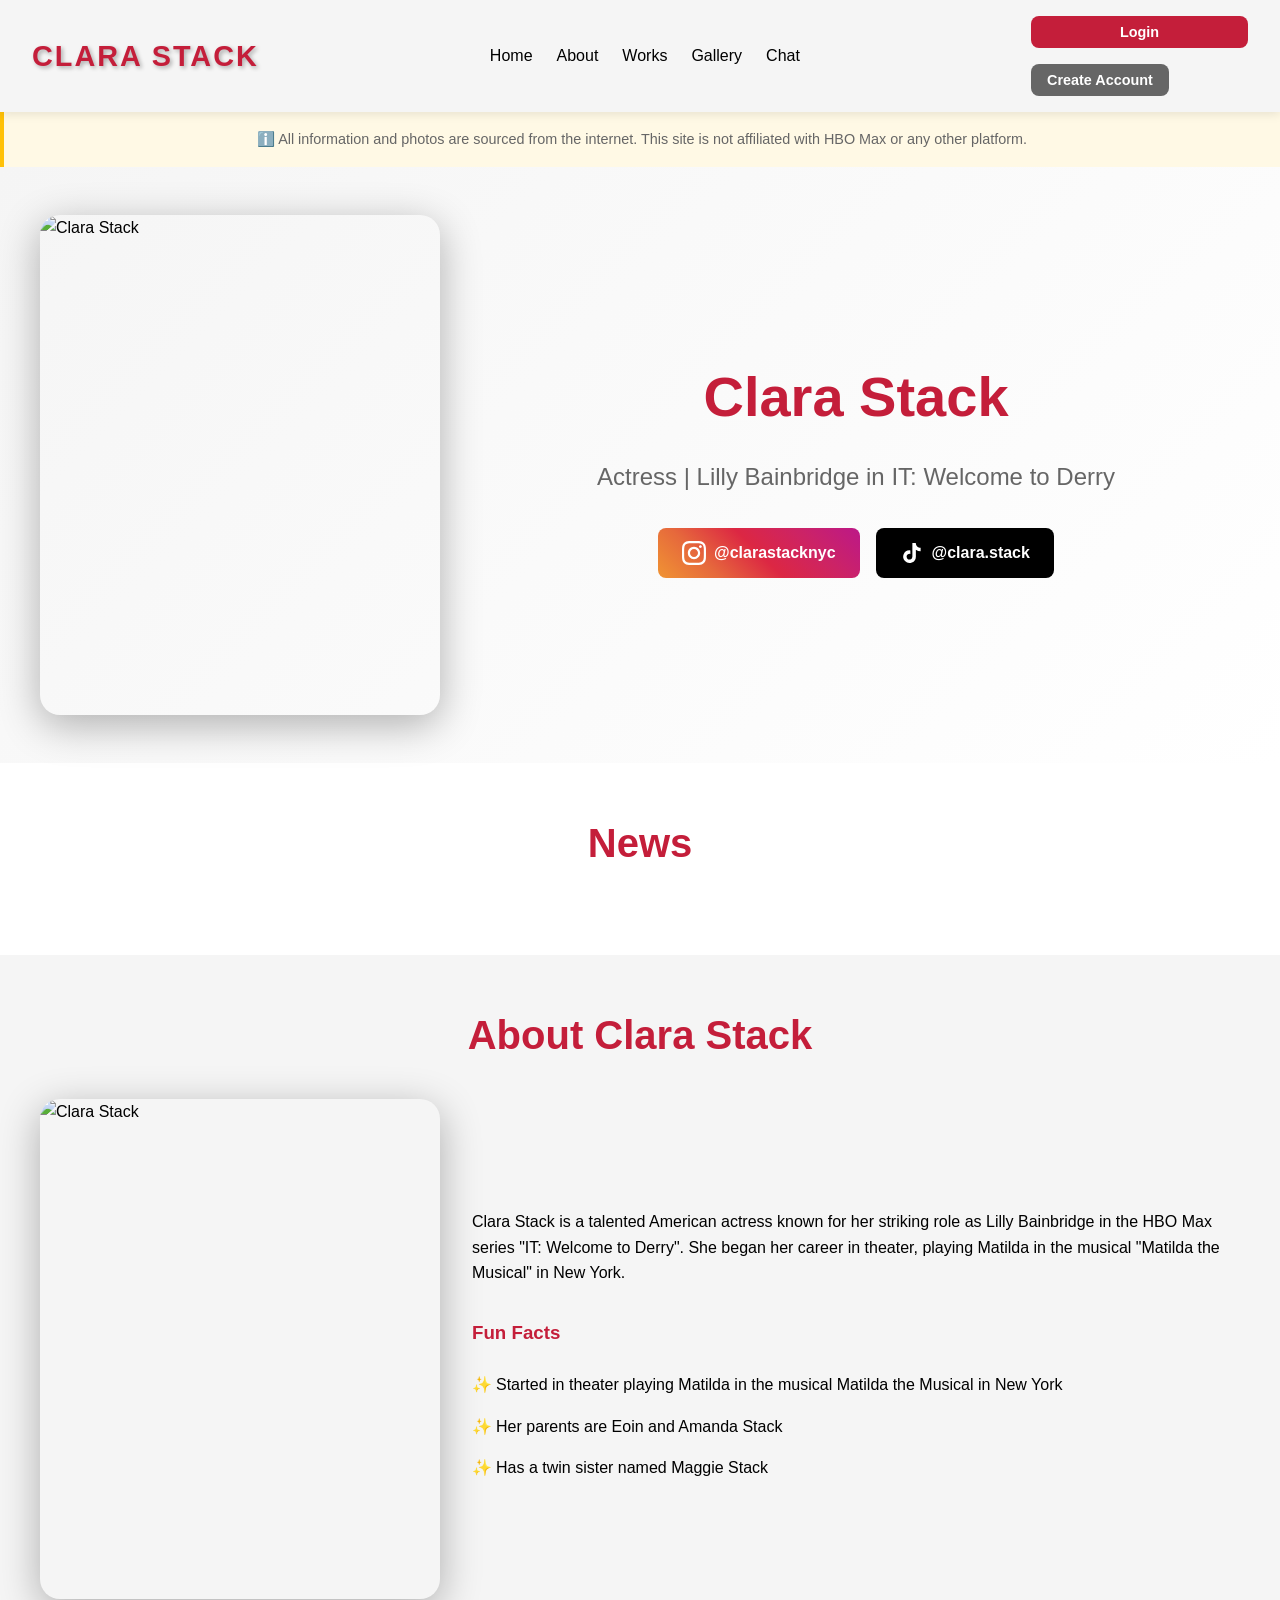
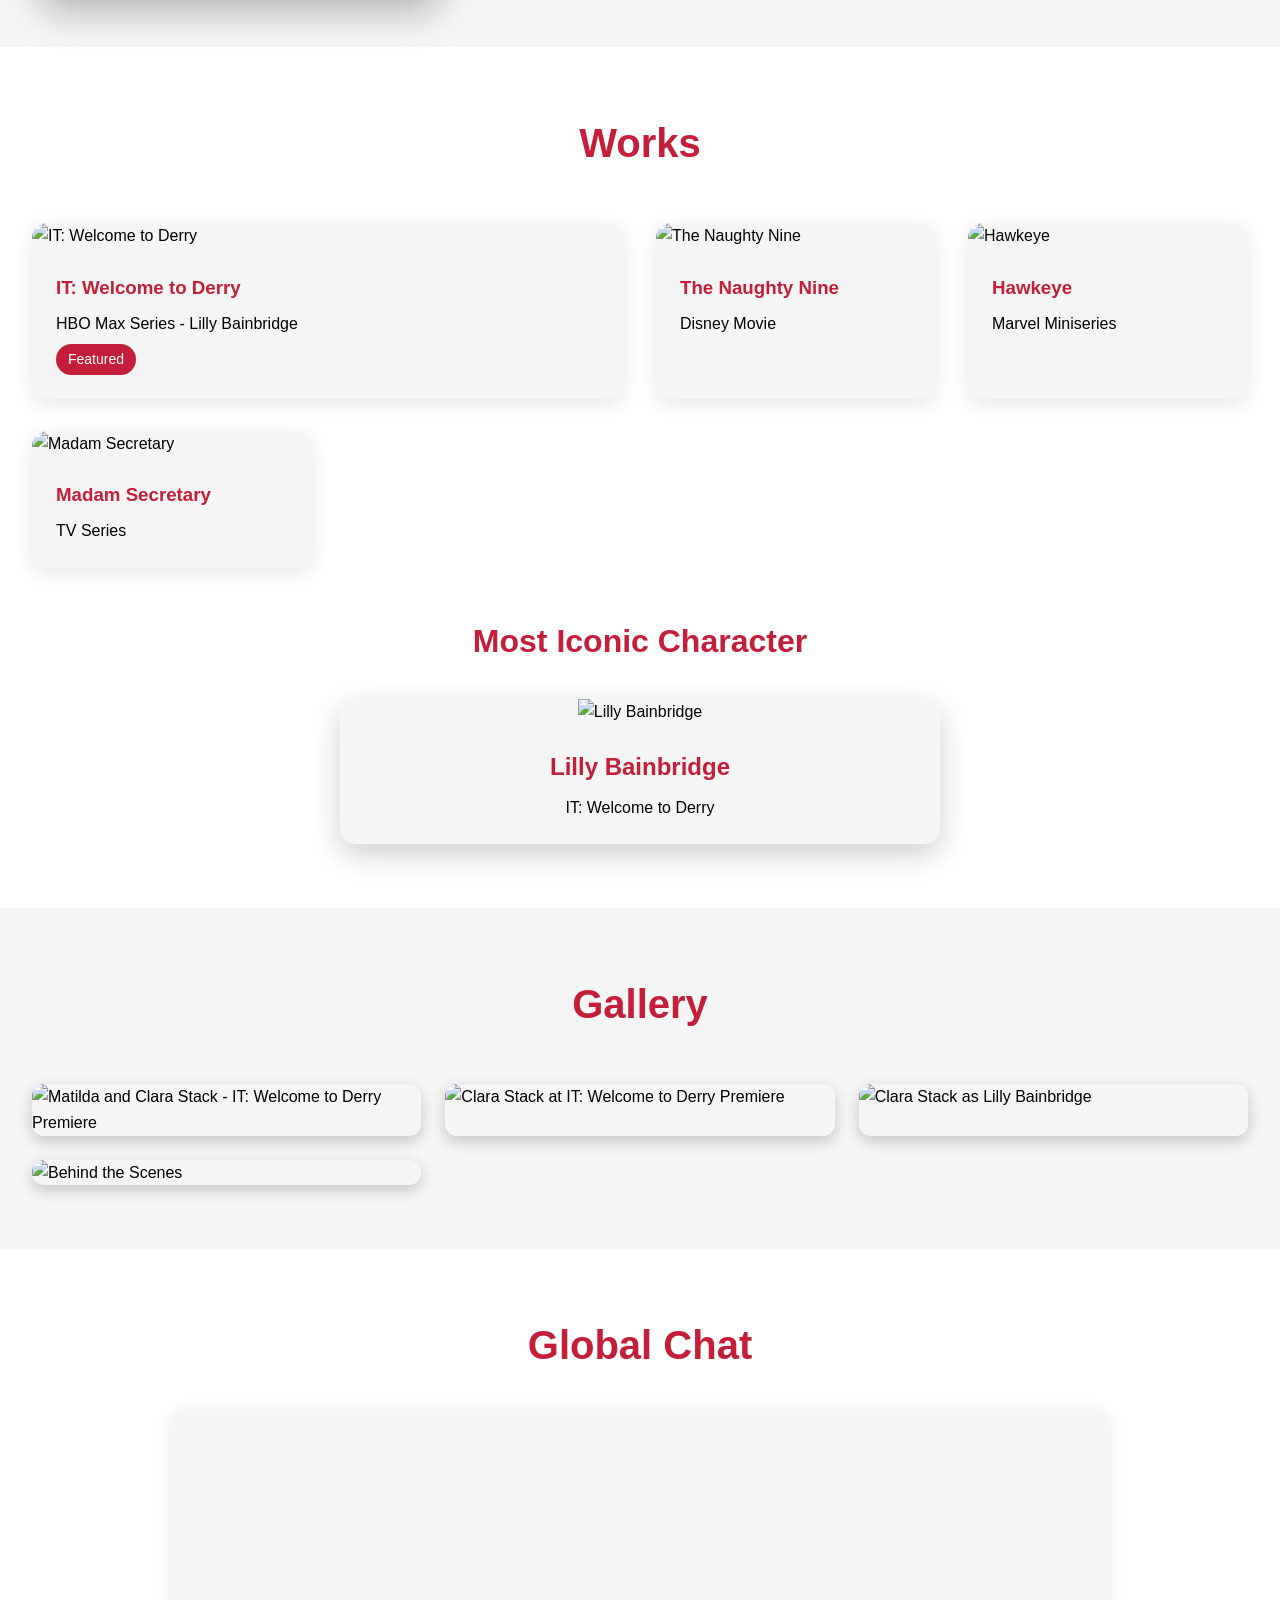
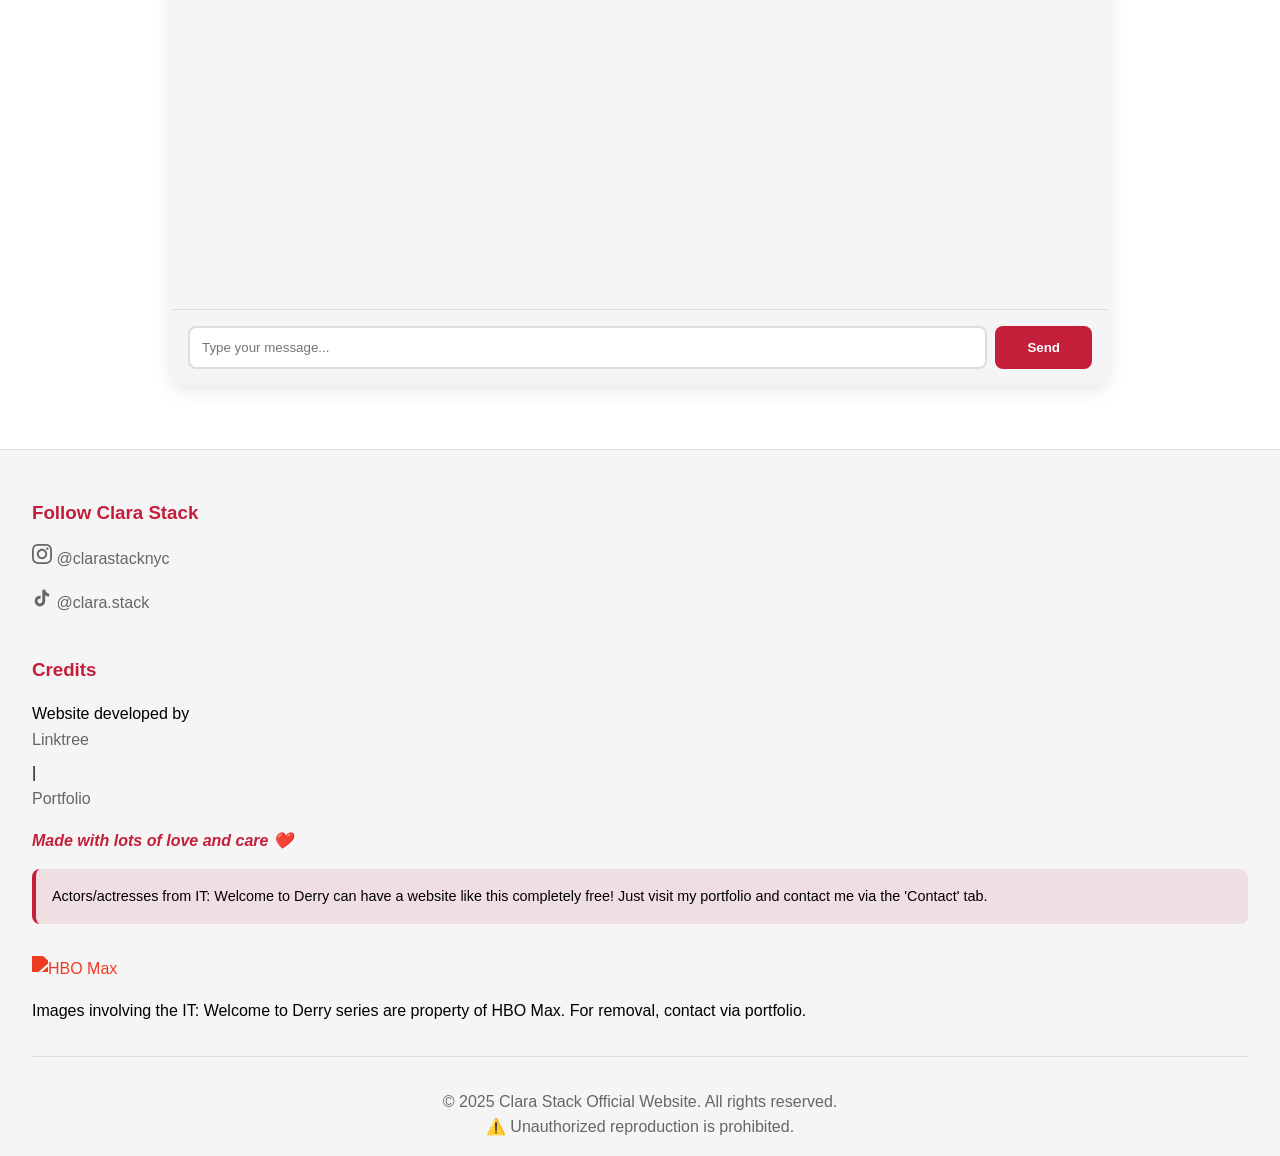
==== index.html @ b5b7aeec "Update index.html" ====
<!DOCTYPE html>
<html lang="en">
<head>
    <meta charset="UTF-8">
    <meta name="viewport" content="width=device-width, initial-scale=1.0">
    <title>Clara Stack - Official Actress Website</title>
    <link rel="stylesheet" href="styles.css">
    <meta name="description" content="Official website of actress Clara Stack - It: Welcome to Derry, The Naughty Nine, Hawkeye">
    <meta property="og:title" content="Clara Stack - Actress">
    <meta property="og:image" content="https://image.tmdb.org/t/p/w500/yMK3IADqV2oReJMKdkrcEIBxdtu.jpg">
</head>
<body>
    <!-- Maintenance Mode -->
    <div id="maintenanceMode" class="maintenance-mode hidden">
        <div class="maintenance-content">
            <h1 data-translate="maintenance_title">🔧 Site em Manutenção</h1>
            <p data-translate="maintenance_text">Voltaremos em breve!</p>
            <form id="maintenancePasswordForm" class="maintenance-form">
                <input type="password" id="maintenancePassword" placeholder="Senha de Acesso" required>
                <button type="submit" data-translate="access_button">Acessar</button>
            </form>
        </div>
    </div>

    <!-- Auth Modal -->
    <div id="authModal" class="modal hidden">
        <div class="modal-content">
            <span class="close-modal">&times;</span>
            
            <!-- Login Form -->
            <div id="loginForm" class="auth-form">
                <h2 data-translate="login_title">Login</h2>
                <form id="loginFormElement">
                    <input type="text" id="loginUsername" placeholder="Username" required>
                    <input type="password" id="loginPassword" placeholder="Password" required>
                    <button type="submit" data-translate="login_button">Entrar</button>
                </form>
                <p data-translate="no_account">Não tem conta? <a href="#" id="showRegister">Registre-se</a></p>
            </div>

            <!-- Register Form -->
            <div id="registerForm" class="auth-form hidden">
                <h2 data-translate="register_title">Registrar</h2>
                <form id="registerFormElement">
                    <input type="text" id="registerUsername" placeholder="Username" required>
                    <input type="email" id="registerEmail" placeholder="Email" required>
                    <input type="password" id="registerPassword" placeholder="Password" required>
                    <button type="submit" data-translate="register_button">Criar Conta</button>
                </form>
                <p data-translate="have_account">Já tem conta? <a href="#" id="showLogin">Faça login</a></p>
            </div>
        </div>
    </div>

    <!-- Settings Modal -->
    <div id="settingsModal" class="modal hidden">
        <div class="modal-content">
            <span class="close-modal">&times;</span>
            <h2 data-translate="settings_title">Configurações</h2>
            
            <div class="settings-section">
                <h3 data-translate="profile_section">Perfil</h3>
                <div class="profile-image-selector">
                    <img id="currentProfileImg" src="https://static.vecteezy.com/system/resources/thumbnails/019/879/186/small/user-icon-on-transparent-background-free-png.png" alt="Profile">
                    <input type="file" id="profileImageInput" accept="image/*">
                    <label for="profileImageInput" class="btn-secondary" data-translate="change_photo">Mudar Foto</label>
                </div>
                <input type="text" id="changeUsername" placeholder="Novo Username">
                <button id="updateUsername" class="btn-primary" data-translate="update_username">Atualizar Username</button>
                
                <input type="password" id="changePassword" placeholder="Nova Senha">
                <button id="updatePassword" class="btn-primary" data-translate="update_password">Atualizar Senha</button>
            </div>

            <!-- Removida seção de seletor de tema -->
            <div class="settings-section">
                <h3 data-translate="language_section">Idioma</h3>
                <select id="languageSelector">
                    <option value="en">English</option>
                    <option value="pt">Português</option>
                </select>
            </div>

            <button id="logoutBtn" class="btn-danger" data-translate="logout_button">Sair</button>
        </div>
    </div>

    <!-- Admin Panel -->
    <div id="adminPanel" class="admin-panel hidden">
        <div class="admin-header">
            <h2 data-translate="admin_panel_title">Painel Administrativo</h2>
            <button id="closeAdminPanel" class="close-admin">&times;</button>
        </div>
        
        <div class="admin-tabs">
            <button class="admin-tab active" data-tab="users" data-translate="users_tab">Usuários</button>
            <button class="admin-tab" data-tab="gallery" data-translate="gallery_tab">Galeria</button>
            <button class="admin-tab" data-tab="posts" data-translate="posts_tab">Postagens</button>
            <button class="admin-tab" data-tab="settings" data-translate="settings_tab">Configurações</button>
        </div>

        <div class="admin-content">
            <!-- Users Tab -->
            <div class="admin-tab-content active" data-content="users">
                <h3 data-translate="registered_users">Usuários Registrados</h3>
                <div id="usersList" class="users-list"></div>
                
                <h3 data-translate="active_users">Usuários Ativos</h3>
                <div id="activeUsersList" class="users-list"></div>
            </div>

            <!-- Gallery Tab -->
            <div class="admin-tab-content" data-content="gallery">
                <h3 data-translate="add_gallery_image">Adicionar Imagem à Galeria</h3>
                <input type="url" id="galleryImageUrl" placeholder="URL da Imagem">
                <input type="text" id="galleryImageCaption" placeholder="Legenda">
                <button id="addGalleryImage" class="btn-primary" data-translate="add_button">Adicionar</button>
            </div>

            <!-- Posts Tab -->
            <div class="admin-tab-content" data-content="posts">
                <h3 data-translate="create_post">Criar Postagem</h3>
                <input type="text" id="postTitle" placeholder="Título">
                <textarea id="postContent" placeholder="Conteúdo" rows="4"></textarea>
                <button id="createPost" class="btn-primary" data-translate="publish_button">Publicar</button>
                
                <div id="postsList" class="posts-list"></div>
            </div>

            <!-- Settings Tab -->
            <div class="admin-tab-content" data-content="settings">
                <h3 data-translate="site_settings">Configurações do Site</h3>
                
                <div class="admin-setting">
                    <label data-translate="chat_cooldown">Cooldown do Chat (segundos):</label>
                    <input type="number" id="chatCooldown" value="3" min="0">
                    <button id="updateCooldown" class="btn-primary" data-translate="update_button">Atualizar</button>
                </div>

                <div class="admin-setting">
                    <button id="lockChatBtn" class="btn-warning" data-translate="lock_chat">Trancar Chat</button>
                    <button id="clearChatBtn" class="btn-danger" data-translate="clear_chat">Limpar Chat</button>
                </div>

                <div class="admin-setting">
                    <button id="shutdownSiteBtn" class="btn-danger" data-translate="shutdown_site">Modo Manutenção</button>
                </div>
            </div>
        </div>
    </div>

    <!-- Header -->
    <header>
        <nav class="navbar">
            <div class="nav-brand">
                <!-- Nome com destaque maior -->
                <h1 class="brand-highlight">CLARA STACK</h1>
            </div>
            <div class="nav-links">
                <a href="#home" data-translate="nav_home">Home</a>
                <a href="#about" data-translate="nav_about">About</a>
                <a href="#projects" data-translate="nav_projects">Works</a>
                <a href="#gallery" data-translate="nav_gallery">Gallery</a>
                <a href="#chat" data-translate="nav_chat">Chat</a>
            </div>
            <div class="nav-user">
                <div id="userProfile" class="user-profile hidden">
                    <img id="userProfileImg" src="https://static.vecteezy.com/system/resources/thumbnails/019/879/186/small/user-icon-on-transparent-background-free-png.png" alt="Profile">
                    <span id="usernameDisplay"></span>
                    <button id="settingsBtn" class="btn-icon" title="Settings">⚙️</button>
                    <button id="adminBtn" class="btn-icon admin-only hidden" title="Admin">👑</button>
                </div>
                <!-- Adicionados botões separados de Login e Registrar -->
                <div id="authButtons" class="auth-buttons">
                    <button id="loginBtn" class="btn-primary" data-translate="login_button">Login</button>
                    <button id="registerBtn" class="btn-secondary" data-translate="register_button">Register</button>
                </div>
            </div>
        </nav>
    </header>

    <!-- Main Content -->
    <main>
        <!-- Adicionando disclaimer no início -->
        <section class="disclaimer">
            <p data-translate="disclaimer_text">ℹ️ All information and photos are sourced from the internet. This site is not affiliated with HBO Max or any other platform.</p>
        </section>

        <!-- Hero Section -->
        <section id="home" class="hero">
            <div class="hero-content">
                <img src="https://image.tmdb.org/t/p/w500/yMK3IADqV2oReJMKdkrcEIBxdtu.jpg" alt="Clara Stack" class="hero-image">
                <div class="hero-text">
                    <h2 data-translate="hero_title">Clara Stack</h2>
                    <p data-translate="hero_subtitle">Actress | Lilly Bainbridge in IT: Welcome to Derry</p>
                    <!-- Redes sociais apenas com logos -->
                    <div class="social-links">
                        <a href="https://instagram.com/clarastacknyc" target="_blank" class="social-btn instagram">
                            <svg xmlns="http://www.w3.org/2000/svg" width="24" height="24" viewBox="0 0 24 24" fill="currentColor"><path d="M12 2.163c3.204 0 3.584.012 4.85.07 3.252.148 4.771 1.691 4.919 4.919.058 1.265.069 1.645.069 4.849 0 3.205-.012 3.584-.069 4.849-.149 3.225-1.664 4.771-4.919 4.919-1.266.058-1.644.07-4.85.07-3.204 0-3.584-.012-4.849-.07-3.26-.149-4.771-1.699-4.919-4.92-.058-1.265-.07-1.644-.07-4.849 0-3.204.013-3.583.07-4.849.149-3.227 1.664-4.771 4.919-4.919 1.266-.057 1.645-.069 4.849-.069zm0-2.163c-3.259 0-3.667.014-4.947.072-4.358.2-6.78 2.618-6.98 6.98-.059 1.281-.073 1.689-.073 4.948 0 3.259.014 3.668.072 4.948.2 4.358 2.618 6.78 6.98 6.98 1.281.058 1.689.072 4.948.072 3.259 0 3.668-.014 4.948-.072 4.354-.2 6.782-2.618 6.979-6.98.059-1.28.073-1.689.073-4.948 0-3.259-.014-3.667-.072-4.947-.196-4.354-2.617-6.78-6.979-6.98-1.281-.059-1.69-.073-4.949-.073zm0 5.838c-3.403 0-6.162 2.759-6.162 6.162s2.759 6.163 6.162 6.163 6.162-2.759 6.162-6.163c0-3.403-2.759-6.162-6.162-6.162zm0 10.162c-2.209 0-4-1.79-4-4 0-2.209 1.791-4 4-4s4 1.791 4 4c0 2.21-1.791 4-4 4zm6.406-11.845c-.796 0-1.441.645-1.441 1.44s.645 1.44 1.441 1.44c.795 0 1.439-.645 1.439-1.44s-.644-1.44-1.439-1.44z"/></svg>
                            <span>@clarastacknyc</span>
                        </a>
                        <a href="https://tiktok.com/@clara.stack" target="_blank" class="social-btn tiktok">
                            <svg xmlns="http://www.w3.org/2000/svg" width="24" height="24" viewBox="0 0 24 24" fill="currentColor"><path d="M19.59 6.69a4.83 4.83 0 0 1-3.77-4.25V2h-3.45v13.67a2.89 2.89 0 0 1-5.2 1.74 2.89 2.89 0 0 1 2.31-4.64 2.93 2.93 0 0 1 .88.13V9.4a6.84 6.84 0 0 0-1-.05A6.33 6.33 0 0 0 5 20.1a6.34 6.34 0 0 0 10.86-4.43v-7a8.16 8.16 0 0 0 4.77 1.52v-3.4a4.85 4.85 0 0 1-1.04-.1z"/></svg>
                            <span>@clara.stack</span>
                        </a>
                    </div>
                </div>
            </div>
        </section>

        <!-- Notifications -->
        <div id="notificationContainer" class="notification-container"></div>

        <!-- Posts Section -->
        <section id="posts" class="posts-section">
            <h2 data-translate="news_title">Notícias</h2>
            <div id="postsContainer" class="posts-container"></div>
        </section>

        <!-- About Section -->
        <section id="about" class="about">
            <h2 data-translate="about_title">Sobre Clara Stack</h2>
            <div class="about-content">
                <img src="https://ntvb.tmsimg.com/assets/assets/GNLZZGG002G2JKZ.jpg" alt="Clara Stack">
                <div class="about-text">
                    <p data-translate="about_text">Clara Stack é uma talentosa atriz americana conhecida por seu papel marcante como Lilly Bainbridge na série "IT: Welcome to Derry" da HBO Max. Ela começou sua carreira no teatro, interpretando Matilda no musical "Matilda the Musical" em Nova York.</p>
                    
                    <h3 data-translate="curiosities_title">Curiosidades</h3>
                    <ul>
                        <li data-translate="curiosity_1">Começou no teatro interpretando Matilda no musical Matilda the Musical em Nova York</li>
                        <li data-translate="curiosity_2">Seus pais são Eoin e Amanda Stack</li>
                        <li data-translate="curiosity_3">Tem uma irmã gêmea chamada Maggie Stack</li>
                    </ul>
                </div>
            </div>
        </section>

        <!-- Projects Section -->
        <section id="projects" class="projects">
            <h2 data-translate="projects_title">Trabalhos</h2>
            <div class="projects-grid">
                <div class="project-card featured">
                    <img src="https://upload.wikimedia.org/wikipedia/commons/thumb/4/4e/It_welcome_to_derry_logo.svg/2560px-It_welcome_to_derry_logo.svg.png" alt="IT: Welcome to Derry">
                    <div class="project-info">
                        <h3>IT: Welcome to Derry</h3>
                        <p data-translate="project_it_desc">Série HBO Max - Lilly Bainbridge</p>
                        <span class="badge" data-translate="featured_badge">Destaque</span>
                    </div>
                </div>

                <div class="project-card">
                    <img src="https://static.wikia.nocookie.net/disney/images/0/09/The_Naughty_Nine_Alternative_Poster.jpg" alt="The Naughty Nine">
                    <div class="project-info">
                        <h3>The Naughty Nine</h3>
                        <p data-translate="project_naughty_desc">Filme Disney</p>
                    </div>
                </div>

                <div class="project-card">
                    <img src="https://m.media-amazon.com/images/M/MV5BOGU5ZDBlOTAtOTZmYS00MWE0LTg0NzktNDcxZGJhN2FhZmM2XkEyXkFqcGc@._V1_FMjpg_UX1000_.jpg" alt="Hawkeye">
                    <div class="project-info">
                        <h3>Hawkeye</h3>
                        <p data-translate="project_hawkeye_desc">Minissérie Marvel</p>
                    </div>
                </div>

                <div class="project-card">
                    <img src="https://m.media-amazon.com/images/M/MV5BYTVhZDkzNjUtMmQ2ZS00Y2MwLWI2YjEtYjFhOTE2NmRiNTU2XkEyXkFqcGc@._V1_FMjpg_UX1000_.jpg" alt="Madam Secretary">
                    <div class="project-info">
                        <h3>Madam Secretary</h3>
                        <p data-translate="project_madam_desc">Série de TV</p>
                    </div>
                </div>
            </div>

            <div class="character-spotlight">
                <h3 data-translate="character_title">Personagem Mais Marcante</h3>
                <div class="character-card">
                    <img src="https://static.tvtropes.org/pmwiki/pub/images/img_4865_8.jpeg" alt="Lilly Bainbridge">
                    <div class="character-info">
                        <h4>Lilly Bainbridge</h4>
                        <p>IT: Welcome to Derry</p>
                    </div>
                </div>
            </div>
        </section>

        <!-- Gallery Section -->
        <section id="gallery" class="gallery">
            <h2 data-translate="gallery_title">Galeria</h2>
            <div id="galleryGrid" class="gallery-grid"></div>
        </section>

        <!-- Chat Section -->
        <section id="chat" class="chat-section">
            <h2 data-translate="chat_title">Chat Global</h2>
            <div id="chatLocked" class="chat-locked hidden">
                <p data-translate="chat_locked_message">🔒 O chat está trancado no momento</p>
            </div>
            <div id="chatContainer" class="chat-container">
                <div id="chatMessages" class="chat-messages"></div>
                <form id="chatForm" class="chat-form">
                    <input type="text" id="chatInput" placeholder="Digite sua mensagem..." data-translate-placeholder="chat_placeholder" required>
                    <button type="submit" data-translate="send_button">Enviar</button>
                </form>
                <div id="chatCooldownIndicator" class="cooldown-indicator hidden"></div>
            </div>
        </section>
    </main>

    <!-- Footer -->
    <footer>
        <div class="footer-content">
            <div class="footer-section">
                <h3 data-translate="follow_title">Follow Clara Stack</h3>
                <div class="social-links-footer">
                    <a href="https://instagram.com/clarastacknyc" target="_blank" class="social-link-footer">
                        <svg xmlns="http://www.w3.org/2000/svg" width="20" height="20" viewBox="0 0 24 24" fill="currentColor"><path d="M12 2.163c3.204 0 3.584.012 4.85.07 3.252.148 4.771 1.691 4.919 4.919.058 1.265.069 1.645.069 4.849 0 3.205-.012 3.584-.069 4.849-.149 3.225-1.664 4.771-4.919 4.919-1.266.058-1.644.07-4.85.07-3.204 0-3.584-.012-4.849-.07-3.26-.149-4.771-1.699-4.919-4.92-.058-1.265-.07-1.644-.07-4.849 0-3.204.013-3.583.07-4.849.149-3.227 1.664-4.771 4.919-4.919 1.266-.057 1.645-.069 4.849-.069zm0-2.163c-3.259 0-3.667.014-4.947.072-4.358.2-6.78 2.618-6.98 6.98-.059 1.281-.073 1.689-.073 4.948 0 3.259.014 3.668.072 4.948.2 4.358 2.618 6.78 6.98 6.98 1.281.058 1.689.072 4.948.072 3.259 0 3.668-.014 4.948-.072 4.354-.2 6.782-2.618 6.979-6.98.059-1.28.073-1.689.073-4.948 0-3.259-.014-3.667-.072-4.947-.196-4.354-2.617-6.78-6.979-6.98-1.281-.059-1.69-.073-4.949-.073zm0 5.838c-3.403 0-6.162 2.759-6.162 6.162s2.759 6.163 6.162 6.163 6.162-2.759 6.162-6.163c0-3.403-2.759-6.162-6.162-6.162zm0 10.162c-2.209 0-4-1.79-4-4 0-2.209 1.791-4 4-4s4 1.791 4 4c0 2.21-1.791 4-4 4zm6.406-11.845c-.796 0-1.441.645-1.441 1.44s.645 1.44 1.441 1.44c.795 0 1.439-.645 1.439-1.44s-.644-1.44-1.439-1.44z"/></svg>
                        @clarastacknyc
                    </a>
                    <a href="https://tiktok.com/@clara.stack" target="_blank" class="social-link-footer">
                        <svg xmlns="http://www.w3.org/2000/svg" width="20" height="20" viewBox="0 0 24 24" fill="currentColor"><path d="M19.59 6.69a4.83 4.83 0 0 1-3.77-4.25V2h-3.45v13.67a2.89 2.89 0 0 1-5.2 1.74 2.89 2.89 0 0 1 2.31-4.64 2.93 2.93 0 0 1 .88.13V9.4a6.84 6.84 0 0 0-1-.05A6.33 6.33 0 0 0 5 20.1a6.34 6.34 0 0 0 10.86-4.43v-7a8.16 8.16 0 0 0 4.77 1.52v-3.4a4.85 4.85 0 0 1-1.04-.1z"/></svg>
                        @clara.stack
                    </a>
                </div>
            </div>

            <div class="footer-section">
                <h3 data-translate="credits_title">Credits</h3>
                <!-- Créditos do desenvolvedor -->
                <p data-translate="credits_text">Website developed by silva777only <strong><a href="https://portfoliosilva.github.io/portfoliosilva/" target="_blank">silva777only</a></strong> at no cost to the actress.</p>
                <p><a href="https://linktr.ee/silva777only" target="_blank">Linktree</a> | <a href="https://portfoliosilva.github.io/portfoliosilva/" target="_blank" data-translate="portfolio_link">Portfolio</a></p>
                <p class="made-with-love" data-translate="made_with_love">Made with lots of love and care ❤️</p>
                <p class="actor-offer" data-translate="actor_offer">Actors/actresses from IT: Welcome to Derry can have a website like this completely free! Just visit my portfolio and contact me via the "Contact" tab.</p>
            </div>

            <div class="footer-section">
                <img src="https://upload.wikimedia.org/wikipedia/commons/1/17/HBO_Max_Logo.svg" alt="HBO Max" class="hbo-logo">
                <p data-translate="copyright_hbo">Images involving the IT: Welcome to Derry series are property of HBO Max. This site is not affiliated with HBO Max or any other platform. For removal requests, contact via portfolio.</p>
            </div>

            <div class="footer-bottom">
                <p>&copy; 2025 Clara Stack Official Website. <span data-translate="rights_reserved">All rights reserved.</span></p>
                <p data-translate="unauthorized_warning">⚠️ Unauthorized reproduction is prohibited.</p>
            </div>
        </div>
    </footer>

    <script src="script.js"></script>
</body>
</html>
---- styles.css ----
:root {
  --primary-color: #c41e3a;
  --secondary-color: #8b0000;
  --accent-color: #ff4444;
  --background: #ffffff;
  --surface: #f5f5f5;
  --text-primary: #000000;
  --text-secondary: #666666;
  --border: #dddddd;
  --success: #28a745;
  --warning: #ffc107;
  --danger: #dc3545;
  --verified-color: #1da1f2;
  --admin-color: #ff0000;
}

/* Tema escuro por padrão */
body {
  background-color: #121212;
  color: #ffffff;
}

[data-theme="dark"] {
  --background: #121212;
  --surface: #1e1e1e;
  --text-primary: #ffffff;
  --text-secondary: #aaaaaa;
  --border: #333333;
}

[data-theme="light"] {
  --background: #ffffff;
  --surface: #f5f5f5;
  --text-primary: #000000;
  --text-secondary: #666666;
  --border: #dddddd;
}

* {
  margin: 0;
  padding: 0;
  box-sizing: border-box;
}

body {
  font-family: -apple-system, BlinkMacSystemFont, "Segoe UI", Roboto, Oxygen, Ubuntu, Cantarell, sans-serif;
  background-color: var(--background);
  color: var(--text-primary);
  line-height: 1.6;
  transition: background-color 0.3s, color 0.3s;
}

/* Maintenance Mode */
.maintenance-mode {
  position: fixed;
  top: 0;
  left: 0;
  width: 100%;
  height: 100%;
  background: var(--background);
  display: flex;
  justify-content: center;
  align-items: center;
  z-index: 9999;
}

.maintenance-content {
  text-align: center;
  padding: 2rem;
}

.maintenance-content h1 {
  font-size: 3rem;
  margin-bottom: 1rem;
  color: var(--primary-color);
}

.maintenance-form {
  margin-top: 2rem;
}

.maintenance-form input {
  padding: 0.75rem;
  margin-right: 0.5rem;
  border: 2px solid var(--border);
  border-radius: 8px;
  background: var(--surface);
  color: var(--text-primary);
}

.maintenance-form button {
  padding: 0.75rem 2rem;
  background: var(--primary-color);
  color: white;
  border: none;
  border-radius: 8px;
  cursor: pointer;
  font-weight: bold;
}

/* Modal */
.modal {
  position: fixed;
  top: 0;
  left: 0;
  width: 100%;
  height: 100%;
  background: rgba(0, 0, 0, 0.8);
  display: flex;
  justify-content: center;
  align-items: center;
  z-index: 1000;
}

.modal.hidden {
  display: none;
}

.modal-content {
  background: var(--surface);
  padding: 2rem;
  border-radius: 12px;
  max-width: 500px;
  width: 90%;
  max-height: 90vh;
  overflow-y: auto;
  position: relative;
}

.close-modal {
  position: absolute;
  top: 1rem;
  right: 1rem;
  font-size: 2rem;
  cursor: pointer;
  color: var(--text-secondary);
}

.close-modal:hover {
  color: var(--text-primary);
}

.auth-form h2 {
  margin-bottom: 1.5rem;
  color: var(--primary-color);
}

.auth-form input {
  width: 100%;
  padding: 0.75rem;
  margin-bottom: 1rem;
  border: 2px solid var(--border);
  border-radius: 8px;
  background: var(--background);
  color: var(--text-primary);
  font-size: 1rem;
}

.auth-form button {
  width: 100%;
  padding: 0.75rem;
  background: var(--primary-color);
  color: white;
  border: none;
  border-radius: 8px;
  cursor: pointer;
  font-weight: bold;
  font-size: 1rem;
  transition: background 0.3s;
}

.auth-form button:hover {
  background: var(--secondary-color);
}

.auth-form p {
  margin-top: 1rem;
  text-align: center;
}

.auth-form a {
  color: var(--primary-color);
  text-decoration: none;
  font-weight: bold;
}

/* Settings */
.settings-section {
  margin-bottom: 2rem;
  padding-bottom: 2rem;
  border-bottom: 1px solid var(--border);
}

.settings-section:last-child {
  border-bottom: none;
}

.settings-section h3 {
  margin-bottom: 1rem;
  color: var(--primary-color);
}

.profile-image-selector {
  display: flex;
  flex-direction: column;
  align-items: center;
  gap: 1rem;
  margin-bottom: 1rem;
}

.profile-image-selector img {
  width: 100px;
  height: 100px;
  border-radius: 50%;
  object-fit: cover;
  border: 3px solid var(--primary-color);
}

.profile-image-selector input[type="file"] {
  display: none;
}

.settings-section input,
.settings-section select {
  width: 100%;
  padding: 0.75rem;
  margin-bottom: 1rem;
  border: 2px solid var(--border);
  border-radius: 8px;
  background: var(--background);
  color: var(--text-primary);
  font-size: 1rem;
}

/* Buttons */
.btn-primary {
  width: 100%;
  padding: 0.75rem;
  background: var(--primary-color);
  color: white;
  border: none;
  border-radius: 8px;
  cursor: pointer;
  font-weight: bold;
  margin-bottom: 0.5rem;
}

.btn-primary:hover {
  background: var(--secondary-color);
}

.btn-secondary {
  padding: 0.75rem 1.5rem;
  background: var(--text-secondary);
  color: white;
  border: none;
  border-radius: 8px;
  cursor: pointer;
  font-weight: bold;
}

.btn-danger {
  width: 100%;
  padding: 0.75rem;
  background: var(--danger);
  color: white;
  border: none;
  border-radius: 8px;
  cursor: pointer;
  font-weight: bold;
}

.btn-warning {
  padding: 0.75rem 1.5rem;
  background: var(--warning);
  color: black;
  border: none;
  border-radius: 8px;
  cursor: pointer;
  font-weight: bold;
  margin-right: 0.5rem;
}

.btn-icon {
  background: none;
  border: none;
  font-size: 1.5rem;
  cursor: pointer;
  padding: 0.5rem;
}

/* Admin Panel */
.admin-panel {
  position: fixed;
  top: 0;
  right: -600px;
  width: 600px;
  height: 100vh;
  background: var(--surface);
  box-shadow: -5px 0 20px rgba(0, 0, 0, 0.3);
  z-index: 999;
  transition: right 0.3s;
  overflow-y: auto;
}

.admin-panel.active {
  right: 0;
}

.admin-header {
  display: flex;
  justify-content: space-between;
  align-items: center;
  padding: 1.5rem;
  background: var(--primary-color);
  color: white;
}

.close-admin {
  background: none;
  border: none;
  color: white;
  font-size: 2rem;
  cursor: pointer;
}

.admin-tabs {
  display: flex;
  border-bottom: 2px solid var(--border);
}

.admin-tab {
  flex: 1;
  padding: 1rem;
  background: none;
  border: none;
  color: var(--text-secondary);
  cursor: pointer;
  font-weight: bold;
  transition: all 0.3s;
}

.admin-tab.active {
  color: var(--primary-color);
  border-bottom: 3px solid var(--primary-color);
}

.admin-content {
  padding: 1.5rem;
}

.admin-tab-content {
  display: none;
}

.admin-tab-content.active {
  display: block;
}

.users-list {
  max-height: 400px;
  overflow-y: auto;
  margin-bottom: 2rem;
}

.user-item {
  display: flex;
  align-items: center;
  gap: 1rem;
  padding: 1rem;
  background: var(--background);
  border-radius: 8px;
  margin-bottom: 0.5rem;
  border: 1px solid var(--border);
}

.user-item img {
  width: 50px;
  height: 50px;
  border-radius: 50%;
  object-fit: cover;
}

.user-info {
  flex: 1;
}

.user-info h4 {
  margin-bottom: 0.25rem;
}

.user-info p {
  font-size: 0.875rem;
  color: var(--text-secondary);
}

.user-actions {
  display: flex;
  gap: 0.5rem;
  flex-wrap: wrap;
}

.user-actions button {
  padding: 0.5rem 1rem;
  border: none;
  border-radius: 6px;
  cursor: pointer;
  font-size: 0.875rem;
  font-weight: bold;
}

.admin-setting {
  margin-bottom: 1.5rem;
}

.admin-setting label {
  display: block;
  margin-bottom: 0.5rem;
  font-weight: bold;
}

.admin-setting input {
  width: 100%;
  padding: 0.75rem;
  margin-bottom: 0.5rem;
  border: 2px solid var(--border);
  border-radius: 8px;
  background: var(--background);
  color: var(--text-primary);
}

/* Header */
header {
  background: var(--surface);
  box-shadow: 0 2px 10px rgba(0, 0, 0, 0.1);
  position: sticky;
  top: 0;
  z-index: 100;
}

.navbar {
  display: flex;
  justify-content: space-between;
  align-items: center;
  padding: 1rem 2rem;
  max-width: 1400px;
  margin: 0 auto;
  flex-wrap: wrap;
  gap: 1rem;
}

.nav-brand h1 {
  color: var(--primary-color);
  font-size: 1.8rem;
}

.nav-links {
  display: flex;
  gap: 1.5rem;
  flex-wrap: wrap;
}

.nav-links a {
  color: var(--text-primary);
  text-decoration: none;
  font-weight: 500;
  transition: color 0.3s;
  white-space: nowrap;
}

.nav-links a:hover {
  color: var(--primary-color);
}

.nav-user {
  display: flex;
  align-items: center;
  gap: 1rem;
}

/* Adicionado estilos para os botões de auth */
.auth-buttons {
  display: flex;
  gap: 0.5rem;
  flex-wrap: wrap;
}

.auth-buttons button {
  padding: 0.5rem 1rem;
  font-size: 0.9rem;
  white-space: nowrap;
}

.user-profile {
  display: flex;
  align-items: center;
  gap: 0.75rem;
  flex-wrap: wrap;
}

.user-profile img {
  width: 40px;
  height: 40px;
  border-radius: 50%;
  object-fit: cover;
  border: 2px solid var(--primary-color);
}

.verified-badge {
  width: 18px;
  height: 18px;
  vertical-align: middle;
}

.admin-badge {
  width: 20px;
  height: 20px;
  vertical-align: middle;
}

/* Hero Section */
.hero {
  padding: 3rem 1.5rem;
  background: linear-gradient(135deg, var(--surface) 0%, var(--background) 100%);
}

.hero-content {
  max-width: 1200px;
  margin: 0 auto;
  display: flex;
  align-items: center;
  gap: 2rem;
  flex-wrap: wrap;
  justify-content: center;
}

.hero-image {
  width: 100%;
  max-width: 400px;
  height: auto;
  aspect-ratio: 4 / 5;
  object-fit: cover;
  border-radius: 20px;
  box-shadow: 0 10px 40px rgba(0, 0, 0, 0.3);
}

.hero-text {
  flex: 1;
  min-width: 280px;
  text-align: center;
}

.hero-text h2 {
  font-size: clamp(2rem, 5vw, 3.5rem);
  margin-bottom: 1rem;
  color: var(--primary-color);
}

.hero-text p {
  font-size: clamp(1rem, 3vw, 1.5rem);
  margin-bottom: 2rem;
  color: var(--text-secondary);
}

/* Estilo para nome destacado */
.brand-highlight {
  color: var(--primary-color);
  font-size: 2rem;
  font-weight: 900;
  letter-spacing: 2px;
  text-shadow: 2px 2px 4px rgba(0, 0, 0, 0.3);
}

/* Disclaimer no topo */
.disclaimer {
  background: rgba(255, 193, 7, 0.1);
  border-left: 4px solid var(--warning);
  padding: 1rem 2rem;
  text-align: center;
  font-size: 0.9rem;
  color: var(--text-secondary);
}

/* Redes sociais com logos maiores e melhor aparência */
.social-links {
  display: flex;
  gap: 1rem;
  flex-wrap: wrap;
  justify-content: center;
}

.social-btn {
  display: flex;
  align-items: center;
  gap: 0.5rem;
  padding: 0.75rem 1.5rem;
  background: var(--primary-color);
  color: white;
  text-decoration: none;
  border-radius: 8px;
  font-weight: bold;
  transition: transform 0.3s, background 0.3s;
}

.social-btn:hover {
  transform: translateY(-3px);
  background: var(--secondary-color);
}

.social-btn.instagram {
  background: linear-gradient(45deg, #f09433 0%, #e6683c 25%, #dc2743 50%, #cc2366 75%, #bc1888 100%);
}

.social-btn.tiktok {
  background: #000000;
}

.social-btn svg {
  width: 24px;
  height: 24px;
}

/* Notifications */
.notification-container {
  position: fixed;
  top: 100px;
  right: 20px;
  z-index: 1001;
  max-width: 400px;
}

.notification {
  background: var(--surface);
  padding: 1rem;
  border-radius: 8px;
  margin-bottom: 0.5rem;
  box-shadow: 0 5px 15px rgba(0, 0, 0, 0.2);
  border-left: 4px solid var(--primary-color);
  animation: slideIn 0.3s;
}

@keyframes slideIn {
  from {
    transform: translateX(400px);
    opacity: 0;
  }
  to {
    transform: translateX(0);
    opacity: 1;
  }
}

/* Posts Section */
.posts-section {
  padding: 3rem 2rem;
  max-width: 1200px;
  margin: 0 auto;
}

.posts-section h2 {
  text-align: center;
  font-size: 2.5rem;
  margin-bottom: 2rem;
  color: var(--primary-color);
}

.posts-container {
  display: grid;
  gap: 1.5rem;
}

.post-card {
  background: var(--surface);
  padding: 1.5rem;
  border-radius: 12px;
  box-shadow: 0 5px 15px rgba(0, 0, 0, 0.1);
}

.post-card h3 {
  margin-bottom: 1rem;
  color: var(--primary-color);
}

.post-meta {
  font-size: 0.875rem;
  color: var(--text-secondary);
  margin-top: 1rem;
}

/* About Section */
.about {
  padding: 3rem 1.5rem;
  background: var(--surface);
}

.about h2 {
  text-align: center;
  font-size: clamp(2rem, 4vw, 2.5rem);
  margin-bottom: 2rem;
  color: var(--primary-color);
}

.about-content {
  max-width: 1200px;
  margin: 0 auto;
  display: flex;
  gap: 2rem;
  align-items: center;
  flex-wrap: wrap;
  justify-content: center;
}

.about-content img {
  width: 100%;
  max-width: 400px;
  height: auto;
  aspect-ratio: 4 / 5;
  object-fit: cover;
  border-radius: 20px;
  box-shadow: 0 10px 40px rgba(0, 0, 0, 0.3);
}

.about-text {
  flex: 1;
  min-width: 280px;
}

.about-text h3 {
  margin-top: 2rem;
  margin-bottom: 1rem;
  color: var(--primary-color);
}

.about-text ul {
  list-style: none;
  padding-left: 0;
}

.about-text li {
  padding: 0.5rem 0;
  padding-left: 1.5rem;
  position: relative;
}

.about-text li:before {
  content: "✨";
  position: absolute;
  left: 0;
}

/* Projects Section */
.projects {
  padding: 4rem 2rem;
  max-width: 1400px;
  margin: 0 auto;
}

.projects h2 {
  text-align: center;
  font-size: 2.5rem;
  margin-bottom: 3rem;
  color: var(--primary-color);
}

.projects-grid {
  display: grid;
  grid-template-columns: repeat(auto-fit, minmax(280px, 1fr));
  gap: 2rem;
  margin-bottom: 3rem;
}

.project-card {
  background: var(--surface);
  border-radius: 15px;
  overflow: hidden;
  box-shadow: 0 5px 20px rgba(0, 0, 0, 0.1);
  transition: transform 0.3s;
}

.project-card:hover {
  transform: translateY(-10px);
}

.project-card.featured {
  grid-column: span 2;
}

.project-card img {
  width: 100%;
  height: 400px;
  object-fit: cover;
}

.project-info {
  padding: 1.5rem;
}

.project-info h3 {
  margin-bottom: 0.5rem;
  color: var(--primary-color);
}

.badge {
  display: inline-block;
  padding: 0.25rem 0.75rem;
  background: var(--primary-color);
  color: white;
  border-radius: 20px;
  font-size: 0.875rem;
  margin-top: 0.5rem;
}

.character-spotlight {
  margin-top: 3rem;
  text-align: center;
}

.character-spotlight h3 {
  font-size: 2rem;
  margin-bottom: 2rem;
  color: var(--primary-color);
}

.character-card {
  max-width: 600px;
  margin: 0 auto;
  background: var(--surface);
  border-radius: 15px;
  overflow: hidden;
  box-shadow: 0 10px 30px rgba(0, 0, 0, 0.2);
}

.character-card img {
  width: 100%;
  height: 600px;
  object-fit: cover;
}

.character-info {
  padding: 1.5rem;
}

.character-info h4 {
  font-size: 1.5rem;
  color: var(--primary-color);
  margin-bottom: 0.5rem;
}

/* Gallery Section */
.gallery {
  padding: 4rem 2rem;
  background: var(--surface);
}

.gallery h2 {
  text-align: center;
  font-size: 2.5rem;
  margin-bottom: 3rem;
  color: var(--primary-color);
}

.gallery-grid {
  max-width: 1400px;
  margin: 0 auto;
  display: grid;
  grid-template-columns: repeat(auto-fill, minmax(300px, 1fr));
  gap: 1.5rem;
}

.gallery-item {
  position: relative;
  overflow: hidden;
  border-radius: 12px;
  box-shadow: 0 5px 15px rgba(0, 0, 0, 0.2);
  cursor: pointer;
}

.gallery-item img {
  width: 100%;
  height: 450px;
  object-fit: cover;
  transition: transform 0.3s;
}

.gallery-item:hover img {
  transform: scale(1.1);
}

.gallery-caption {
  position: absolute;
  bottom: 0;
  left: 0;
  right: 0;
  background: linear-gradient(transparent, rgba(0, 0, 0, 0.8));
  color: white;
  padding: 1rem;
  transform: translateY(100%);
  transition: transform 0.3s;
}

.gallery-item:hover .gallery-caption {
  transform: translateY(0);
}

/* Chat Section */
.chat-section {
  padding: 4rem 2rem;
  max-width: 1000px;
  margin: 0 auto;
}

.chat-section h2 {
  text-align: center;
  font-size: 2.5rem;
  margin-bottom: 2rem;
  color: var(--primary-color);
}

.chat-locked {
  text-align: center;
  padding: 2rem;
  background: var(--warning);
  color: black;
  border-radius: 12px;
  font-size: 1.2rem;
  font-weight: bold;
}

.chat-container {
  background: var(--surface);
  border-radius: 12px;
  box-shadow: 0 5px 20px rgba(0, 0, 0, 0.1);
  overflow: hidden;
}

.chat-messages {
  height: 500px;
  overflow-y: auto;
  padding: 1.5rem;
  display: flex;
  flex-direction: column;
  gap: 1rem;
}

.chat-message {
  display: flex;
  align-items: flex-start;
  gap: 0.75rem;
  padding: 0.75rem;
  background: var(--background);
  border-radius: 8px;
}

.chat-message img {
  width: 40px;
  height: 40px;
  border-radius: 50%;
  object-fit: cover;
}

.chat-message-content {
  flex: 1;
}

.chat-message-header {
  display: flex;
  align-items: center;
  gap: 0.5rem;
  margin-bottom: 0.25rem;
}

.chat-username {
  font-weight: bold;
}

.chat-username.admin {
  color: var(--admin-color);
}

.chat-timestamp {
  font-size: 0.75rem;
  color: var(--text-secondary);
}

.chat-form {
  display: flex;
  padding: 1rem;
  gap: 0.5rem;
  border-top: 1px solid var(--border);
}

.chat-form input {
  flex: 1;
  padding: 0.75rem;
  border: 2px solid var(--border);
  border-radius: 8px;
  background: var(--background);
  color: var(--text-primary);
}

.chat-form button {
  padding: 0.75rem 2rem;
  background: var(--primary-color);
  color: white;
  border: none;
  border-radius: 8px;
  cursor: pointer;
  font-weight: bold;
}

.chat-form button:disabled {
  opacity: 0.5;
  cursor: not-allowed;
}

.cooldown-indicator {
  text-align: center;
  padding: 0.5rem;
  color: var(--warning);
  font-size: 0.875rem;
}

/* Footer */
footer {
  background: var(--surface);
  padding: 3rem 2rem 1rem;
  border-top: 1px solid var(--border);
}

.footer-content {
  max-width: 1400px;
  margin: 0 auto;
}

.footer-section {
  margin-bottom: 2rem;
}

.footer-section h3 {
  color: var(--primary-color);
  margin-bottom: 1rem;
}

.footer-section a {
  color: var(--text-secondary);
  text-decoration: none;
  display: block;
  margin-bottom: 0.5rem;
}

.footer-section a:hover {
  color: var(--primary-color);
}

/* Links sociais no footer */
.social-links-footer {
  display: flex;
  flex-direction: column;
  gap: 0.5rem;
}

.social-link-footer {
  display: flex;
  align-items: center;
  gap: 0.5rem;
  color: var(--text-secondary);
  text-decoration: none;
  transition: color 0.3s;
}

.social-link-footer:hover {
  color: var(--primary-color);
}

/* Estilo para créditos especiais */
.made-with-love {
  font-style: italic;
  color: var(--primary-color);
  margin-top: 1rem;
  font-weight: bold;
}

.hbo-logo {
  width: 150px;
  margin-bottom: 1rem;
  filter: brightness(0) saturate(100%) invert(27%) sepia(51%) saturate(2878%) hue-rotate(346deg) brightness(104%)
    contrast(97%);
}

[data-theme="dark"] .hbo-logo {
  filter: brightness(0) saturate(100%) invert(100%);
}

.footer-bottom {
  text-align: center;
  padding-top: 2rem;
  border-top: 1px solid var(--border);
  color: var(--text-secondary);
}

.hidden {
  display: none !important;
}

.admin-only {
  display: none;
}

.actor-offer {
  margin-top: 1rem;
  padding: 1rem;
  background: rgba(196, 30, 58, 0.1);
  border-radius: 8px;
  border-left: 4px solid var(--primary-color);
  font-size: 0.9rem;
}

/* Imagens maiores na galeria e projetos */
.project-card img {
  width: 100%;
  height: 400px;
  object-fit: cover;
}

.gallery-item img {
  width: 100%;
  height: 450px;
  object-fit: cover;
  transition: transform 0.3s;
}

.character-card img {
  width: 100%;
  height: 600px;
  object-fit: cover;
}

/* Melhorada responsividade geral */
@media (max-width: 1024px) {
  .admin-panel {
    width: 100%;
    right: -100%;
  }

  .navbar {
    padding: 1rem;
  }

  /* Completando media queries que estavam cortadas */
  .nav-links {
    flex-direction: row;
    gap: 1rem;
    justify-content: center;
    font-size: 0.9rem;
  }

  .nav-user {
    width: 100%;
    justify-content: center;
  }

  .auth-buttons {
    justify-content: center;
  }

  .hero {
    padding: 2rem 1rem;
  }

  .hero-content {
    flex-direction: column;
    text-align: center;
  }

  .hero-image {
    max-width: 300px;
  }

  .about {
    padding: 2rem 1rem;
  }

  .about-content {
    flex-direction: column; /* Added to improve responsiveness for about section */
    text-align: center; /* Added to improve responsiveness for about section */
  }
}
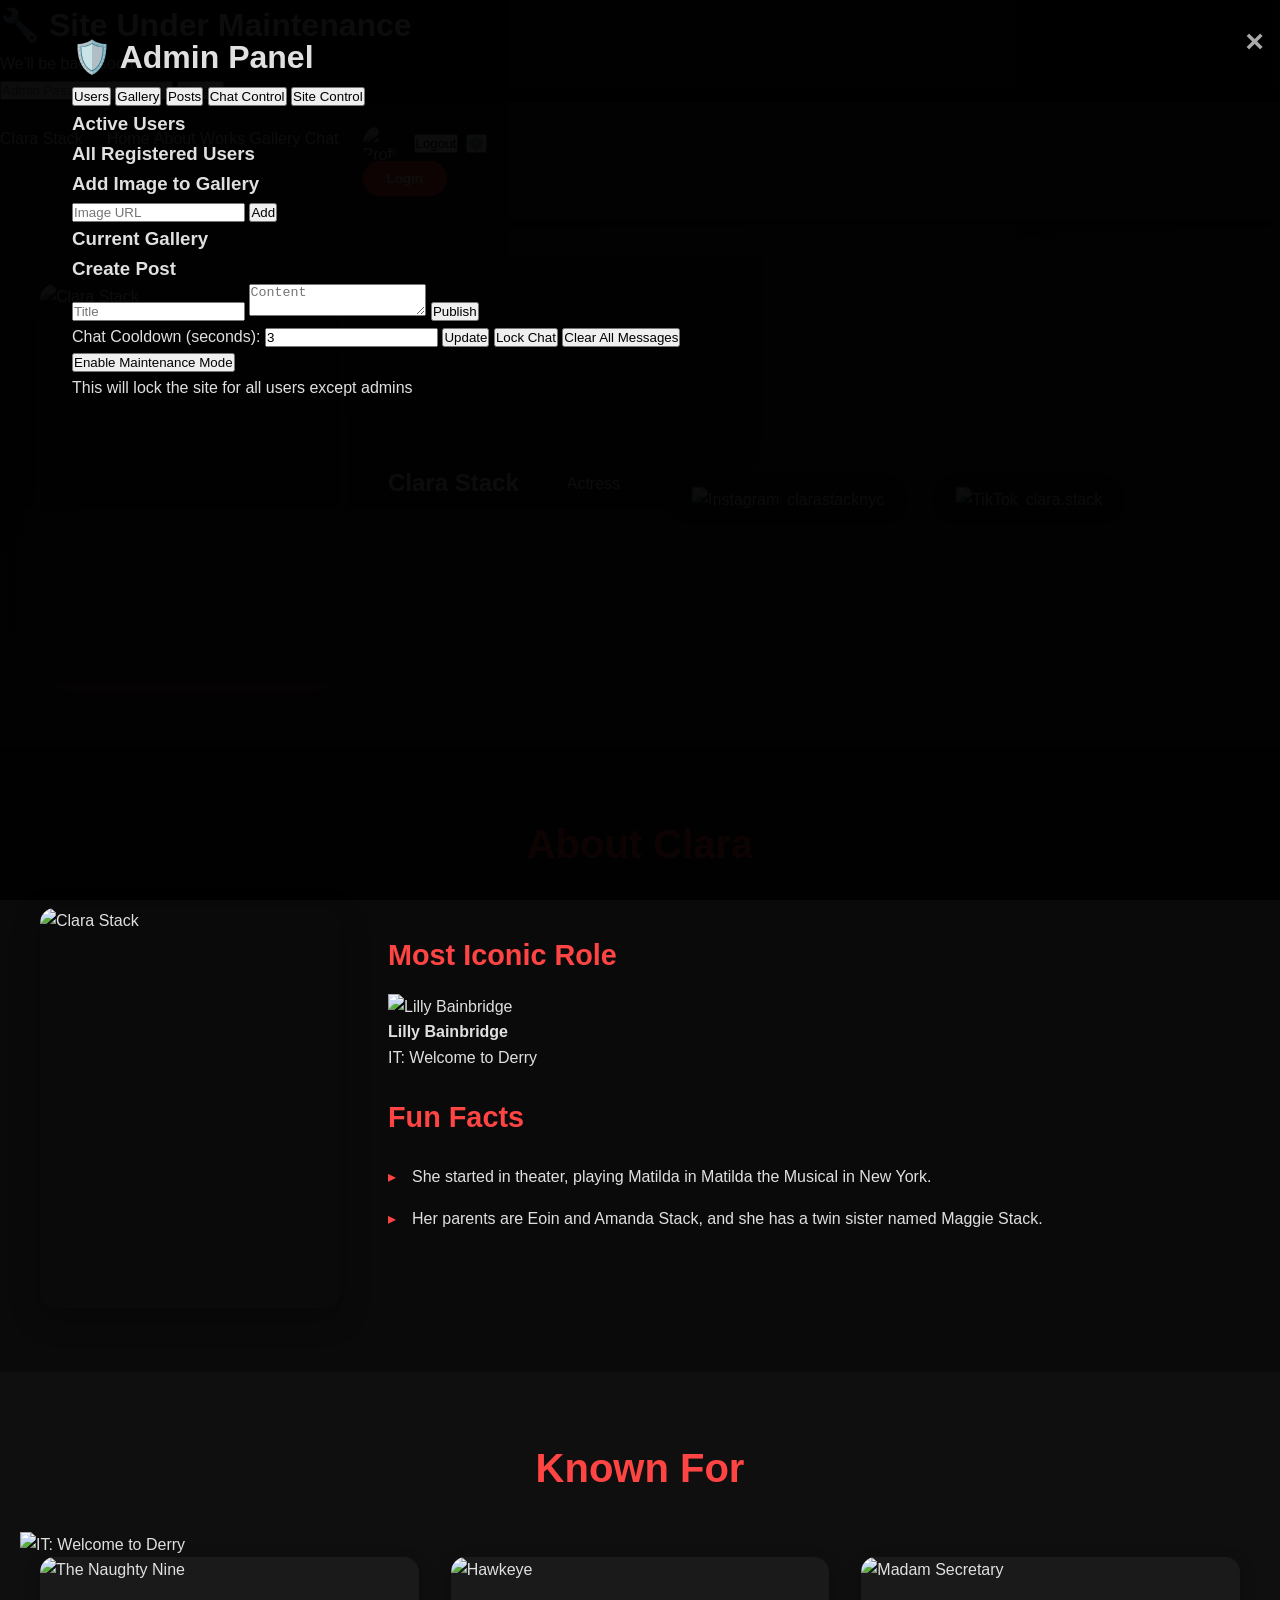
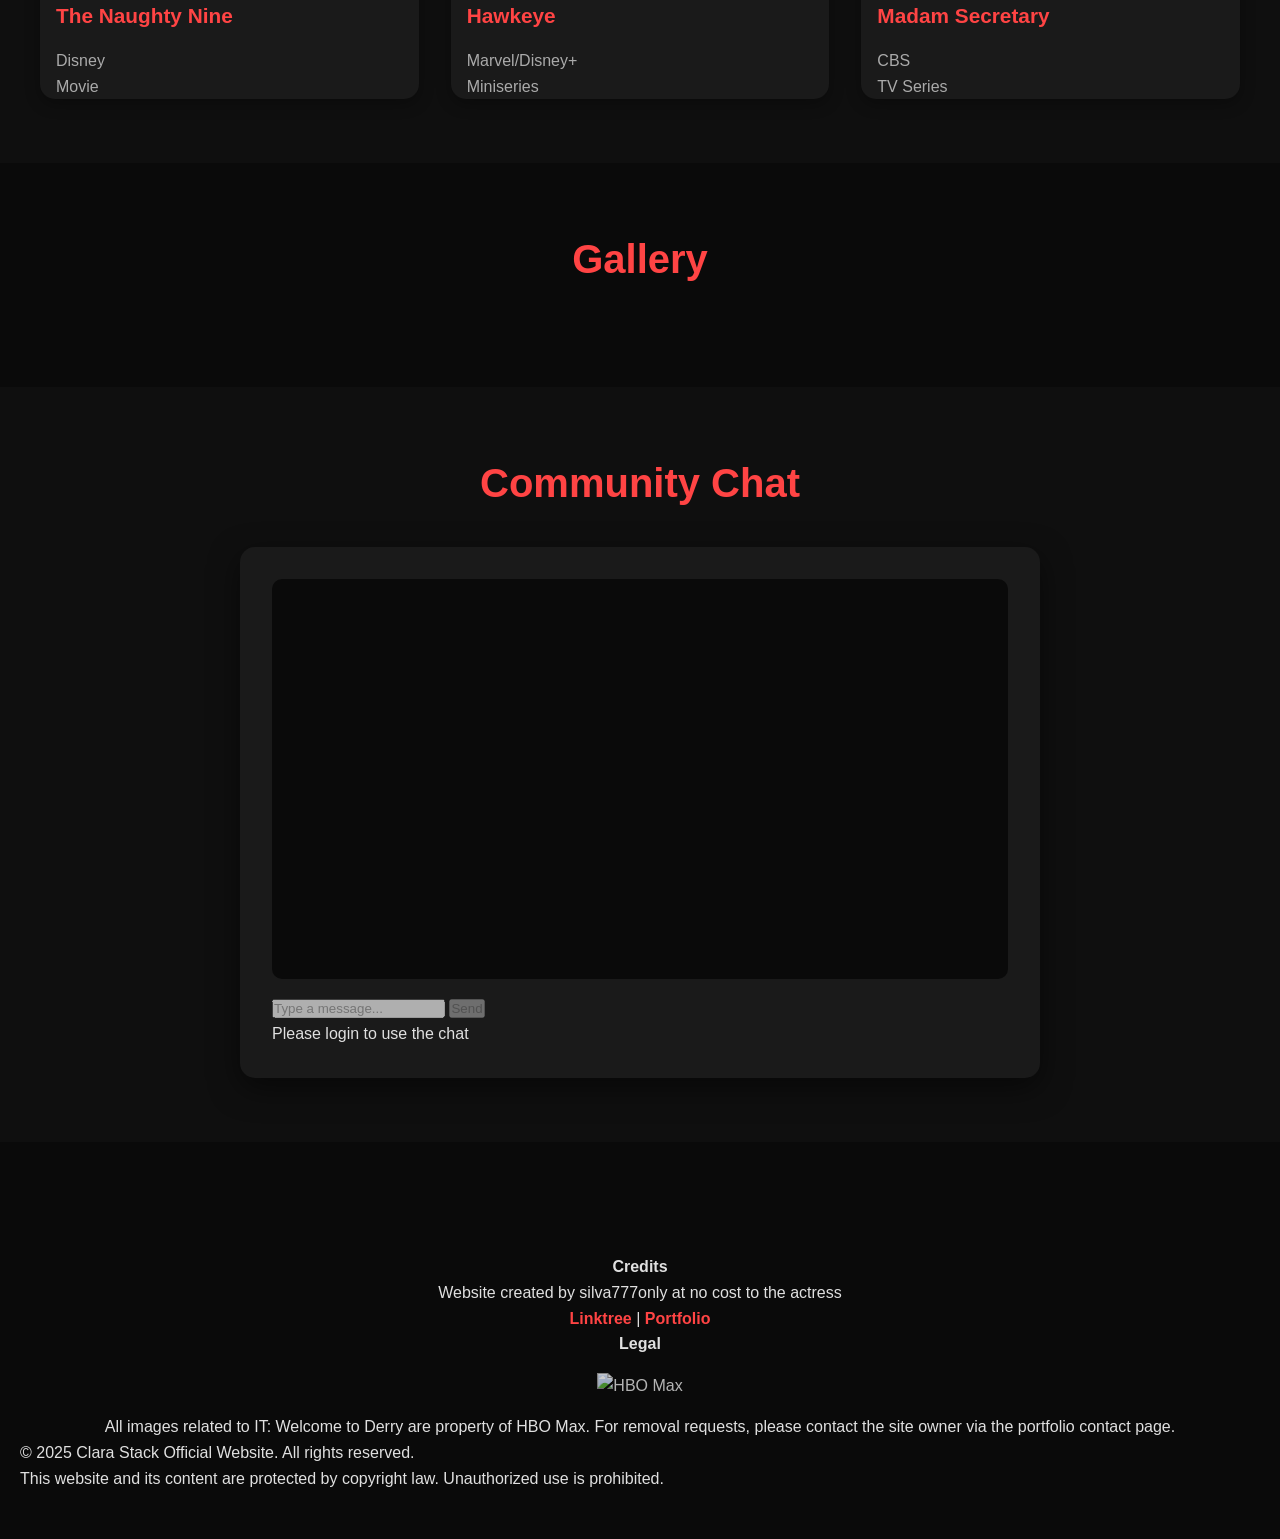
==== commit c6080e75: "Update index.html" ====
--- a/index.html
+++ b/index.html
@@ -3,345 +3,301 @@
 <head>
     <meta charset="UTF-8">
     <meta name="viewport" content="width=device-width, initial-scale=1.0">
-    <title>Clara Stack - Official Actress Website</title>
+    <title>Clara Stack - Official Website</title>
     <link rel="stylesheet" href="styles.css">
-    <meta name="description" content="Official website of actress Clara Stack - It: Welcome to Derry, The Naughty Nine, Hawkeye">
-    <meta property="og:title" content="Clara Stack - Actress">
+    <meta name="description" content="Official website of Clara Stack - Actress known for IT: Welcome to Derry, Hawkeye, The Naughty Nine">
+    <meta property="og:title" content="Clara Stack - Official Website">
+    <meta property="og:description" content="Actress known for IT: Welcome to Derry, Hawkeye, The Naughty Nine">
     <meta property="og:image" content="https://image.tmdb.org/t/p/w500/yMK3IADqV2oReJMKdkrcEIBxdtu.jpg">
 </head>
-<body>
-    <!-- Maintenance Mode -->
-    <div id="maintenanceMode" class="maintenance-mode hidden">
+<body class="dark-mode">
+    <!-- Site Maintenance Screen -->
+    <div id="maintenanceScreen" class="maintenance-screen hidden">
         <div class="maintenance-content">
-            <h1 data-translate="maintenance_title">🔧 Site em Manutenção</h1>
-            <p data-translate="maintenance_text">Voltaremos em breve!</p>
-            <form id="maintenancePasswordForm" class="maintenance-form">
-                <input type="password" id="maintenancePassword" placeholder="Senha de Acesso" required>
-                <button type="submit" data-translate="access_button">Acessar</button>
-            </form>
+            <h1>🔧 <span data-lang="maintenanceTitle">Site Under Maintenance</span></h1>
+            <p data-lang="maintenanceMsg">We'll be back soon!</p>
+            <div class="maintenance-login">
+                <input type="password" id="maintenancePassword" placeholder="Admin Password">
+                <button onclick="checkMaintenanceAccess()">Access</button>
+            </div>
         </div>
     </div>
 
     <!-- Auth Modal -->
-    <div id="authModal" class="modal hidden">
+    <div id="authModal" class="modal">
         <div class="modal-content">
-            <span class="close-modal">&times;</span>
+            <span class="close" onclick="closeAuthModal()">&times;</span>
+            <h2 id="authTitle" data-lang="login">Login</h2>
             
-            <!-- Login Form -->
-            <div id="loginForm" class="auth-form">
-                <h2 data-translate="login_title">Login</h2>
-                <form id="loginFormElement">
-                    <input type="text" id="loginUsername" placeholder="Username" required>
-                    <input type="password" id="loginPassword" placeholder="Password" required>
-                    <button type="submit" data-translate="login_button">Entrar</button>
-                </form>
-                <p data-translate="no_account">Não tem conta? <a href="#" id="showRegister">Registre-se</a></p>
-            </div>
-
-            <!-- Register Form -->
-            <div id="registerForm" class="auth-form hidden">
-                <h2 data-translate="register_title">Registrar</h2>
-                <form id="registerFormElement">
-                    <input type="text" id="registerUsername" placeholder="Username" required>
-                    <input type="email" id="registerEmail" placeholder="Email" required>
-                    <input type="password" id="registerPassword" placeholder="Password" required>
-                    <button type="submit" data-translate="register_button">Criar Conta</button>
-                </form>
-                <p data-translate="have_account">Já tem conta? <a href="#" id="showLogin">Faça login</a></p>
+            <div id="loginForm">
+                <input type="text" id="loginUsername" placeholder="Username" data-lang-placeholder="username">
+                <input type="password" id="loginPassword" placeholder="Password" data-lang-placeholder="password">
+                <button onclick="login()" data-lang="loginBtn">Login</button>
+                <p><span data-lang="noAccount">Don't have an account?</span> <a href="#" onclick="switchToRegister()">Register</a></p>
+            </div>
+
+            <div id="registerForm" class="hidden">
+                <input type="text" id="regUsername" placeholder="Username" data-lang-placeholder="username">
+                <input type="email" id="regEmail" placeholder="Email" data-lang-placeholder="email">
+                <input type="password" id="regPassword" placeholder="Password" data-lang-placeholder="password">
+                <input type="password" id="regConfirmPassword" placeholder="Confirm Password" data-lang-placeholder="confirmPassword">
+                <button onclick="register()" data-lang="registerBtn">Register</button>
+                <p><span data-lang="haveAccount">Already have an account?</span> <a href="#" onclick="switchToLogin()">Login</a></p>
             </div>
         </div>
     </div>
 
     <!-- Settings Modal -->
-    <div id="settingsModal" class="modal hidden">
+    <div id="settingsModal" class="modal">
         <div class="modal-content">
-            <span class="close-modal">&times;</span>
-            <h2 data-translate="settings_title">Configurações</h2>
+            <span class="close" onclick="closeSettingsModal()">&times;</span>
+            <h2 data-lang="settings">Settings</h2>
             
             <div class="settings-section">
-                <h3 data-translate="profile_section">Perfil</h3>
-                <div class="profile-image-selector">
-                    <img id="currentProfileImg" src="https://static.vecteezy.com/system/resources/thumbnails/019/879/186/small/user-icon-on-transparent-background-free-png.png" alt="Profile">
-                    <input type="file" id="profileImageInput" accept="image/*">
-                    <label for="profileImageInput" class="btn-secondary" data-translate="change_photo">Mudar Foto</label>
-                </div>
-                <input type="text" id="changeUsername" placeholder="Novo Username">
-                <button id="updateUsername" class="btn-primary" data-translate="update_username">Atualizar Username</button>
-                
-                <input type="password" id="changePassword" placeholder="Nova Senha">
-                <button id="updatePassword" class="btn-primary" data-translate="update_password">Atualizar Senha</button>
-            </div>
-
-            <!-- Removida seção de seletor de tema -->
+                <h3 data-lang="profileSettings">Profile Settings</h3>
+                <div class="profile-pic-upload">
+                    <img id="currentProfilePic" src="https://static.vecteezy.com/system/resources/thumbnails/019/879/186/small/user-icon-on-transparent-background-free-png.png" alt="Profile">
+                    <input type="file" id="profilePicInput" accept="image/*" onchange="updateProfilePic()">
+                    <button onclick="document.getElementById('profilePicInput').click()" data-lang="changePhoto">Change Photo</button>
+                </div>
+                <input type="text" id="settingsUsername" placeholder="New Username" data-lang-placeholder="newUsername">
+                <input type="password" id="settingsNewPassword" placeholder="New Password" data-lang-placeholder="newPassword">
+                <button onclick="updateProfile()" data-lang="saveChanges">Save Changes</button>
+            </div>
+
             <div class="settings-section">
-                <h3 data-translate="language_section">Idioma</h3>
-                <select id="languageSelector">
+                <h3 data-lang="appearance">Appearance</h3>
+                <label>
+                    <input type="radio" name="theme" value="light" onchange="changeTheme('light')">
+                    <span data-lang="lightMode">Light Mode</span>
+                </label>
+                <label>
+                    <input type="radio" name="theme" value="dark" onchange="changeTheme('dark')" checked>
+                    <span data-lang="darkMode">Dark Mode</span>
+                </label>
+                <label>
+                    <input type="radio" name="theme" value="system" onchange="changeTheme('system')">
+                    <span data-lang="systemMode">System</span>
+                </label>
+            </div>
+
+            <div class="settings-section">
+                <h3 data-lang="language">Language</h3>
+                <select id="languageSelect" onchange="changeLanguage()">
                     <option value="en">English</option>
                     <option value="pt">Português</option>
                 </select>
             </div>
-
-            <button id="logoutBtn" class="btn-danger" data-translate="logout_button">Sair</button>
         </div>
     </div>
 
     <!-- Admin Panel -->
     <div id="adminPanel" class="admin-panel hidden">
-        <div class="admin-header">
-            <h2 data-translate="admin_panel_title">Painel Administrativo</h2>
-            <button id="closeAdminPanel" class="close-admin">&times;</button>
-        </div>
-        
-        <div class="admin-tabs">
-            <button class="admin-tab active" data-tab="users" data-translate="users_tab">Usuários</button>
-            <button class="admin-tab" data-tab="gallery" data-translate="gallery_tab">Galeria</button>
-            <button class="admin-tab" data-tab="posts" data-translate="posts_tab">Postagens</button>
-            <button class="admin-tab" data-tab="settings" data-translate="settings_tab">Configurações</button>
-        </div>
-
         <div class="admin-content">
+            <span class="close" onclick="closeAdminPanel()">&times;</span>
+            <h1>🛡️ <span data-lang="adminPanel">Admin Panel</span></h1>
+            
+            <div class="admin-tabs">
+                <button class="admin-tab active" onclick="switchAdminTab('users')" data-lang="users">Users</button>
+                <button class="admin-tab" onclick="switchAdminTab('gallery')" data-lang="gallery">Gallery</button>
+                <button class="admin-tab" onclick="switchAdminTab('posts')" data-lang="posts">Posts</button>
+                <button class="admin-tab" onclick="switchAdminTab('chat')" data-lang="chatControl">Chat Control</button>
+                <button class="admin-tab" onclick="switchAdminTab('site')" data-lang="siteControl">Site Control</button>
+            </div>
+
             <!-- Users Tab -->
-            <div class="admin-tab-content active" data-content="users">
-                <h3 data-translate="registered_users">Usuários Registrados</h3>
-                <div id="usersList" class="users-list"></div>
-                
-                <h3 data-translate="active_users">Usuários Ativos</h3>
-                <div id="activeUsersList" class="users-list"></div>
+            <div id="adminUsersTab" class="admin-tab-content">
+                <h3 data-lang="activeUsers">Active Users</h3>
+                <div id="activeUsersList"></div>
+                
+                <h3 data-lang="allUsers">All Registered Users</h3>
+                <div id="allUsersList"></div>
             </div>
 
             <!-- Gallery Tab -->
-            <div class="admin-tab-content" data-content="gallery">
-                <h3 data-translate="add_gallery_image">Adicionar Imagem à Galeria</h3>
-                <input type="url" id="galleryImageUrl" placeholder="URL da Imagem">
-                <input type="text" id="galleryImageCaption" placeholder="Legenda">
-                <button id="addGalleryImage" class="btn-primary" data-translate="add_button">Adicionar</button>
+            <div id="adminGalleryTab" class="admin-tab-content hidden">
+                <h3 data-lang="addImage">Add Image to Gallery</h3>
+                <input type="text" id="adminGalleryUrl" placeholder="Image URL">
+                <button onclick="addGalleryImage()" data-lang="addBtn">Add</button>
+                
+                <h3 data-lang="currentGallery">Current Gallery</h3>
+                <div id="adminGalleryList" class="admin-gallery-list"></div>
             </div>
 
             <!-- Posts Tab -->
-            <div class="admin-tab-content" data-content="posts">
-                <h3 data-translate="create_post">Criar Postagem</h3>
-                <input type="text" id="postTitle" placeholder="Título">
-                <textarea id="postContent" placeholder="Conteúdo" rows="4"></textarea>
-                <button id="createPost" class="btn-primary" data-translate="publish_button">Publicar</button>
-                
-                <div id="postsList" class="posts-list"></div>
-            </div>
-
-            <!-- Settings Tab -->
-            <div class="admin-tab-content" data-content="settings">
-                <h3 data-translate="site_settings">Configurações do Site</h3>
-                
-                <div class="admin-setting">
-                    <label data-translate="chat_cooldown">Cooldown do Chat (segundos):</label>
+            <div id="adminPostsTab" class="admin-tab-content hidden">
+                <h3 data-lang="createPost">Create Post</h3>
+                <input type="text" id="postTitle" placeholder="Title" data-lang-placeholder="title">
+                <textarea id="postContent" placeholder="Content" data-lang-placeholder="content"></textarea>
+                <button onclick="createPost()" data-lang="publish">Publish</button>
+                
+                <div id="postsList"></div>
+            </div>
+
+            <!-- Chat Control Tab -->
+            <div id="adminChatTab" class="admin-tab-content hidden">
+                <label>
+                    <span data-lang="chatCooldown">Chat Cooldown (seconds):</span>
                     <input type="number" id="chatCooldown" value="3" min="0">
-                    <button id="updateCooldown" class="btn-primary" data-translate="update_button">Atualizar</button>
-                </div>
-
-                <div class="admin-setting">
-                    <button id="lockChatBtn" class="btn-warning" data-translate="lock_chat">Trancar Chat</button>
-                    <button id="clearChatBtn" class="btn-danger" data-translate="clear_chat">Limpar Chat</button>
-                </div>
-
-                <div class="admin-setting">
-                    <button id="shutdownSiteBtn" class="btn-danger" data-translate="shutdown_site">Modo Manutenção</button>
-                </div>
+                    <button onclick="updateChatCooldown()" data-lang="update">Update</button>
+                </label>
+                
+                <button onclick="toggleChatLock()" id="chatLockBtn" data-lang="lockChat">Lock Chat</button>
+                <button onclick="clearAllMessages()" data-lang="clearMessages">Clear All Messages</button>
+            </div>
+
+            <!-- Site Control Tab -->
+            <div id="adminSiteTab" class="admin-tab-content hidden">
+                <button onclick="toggleMaintenanceMode()" id="maintenanceBtn" data-lang="enableMaintenance">Enable Maintenance Mode</button>
+                <p class="warning-text" data-lang="maintenanceWarning">This will lock the site for all users except admins</p>
             </div>
         </div>
     </div>
 
     <!-- Header -->
     <header>
-        <nav class="navbar">
-            <div class="nav-brand">
-                <!-- Nome com destaque maior -->
-                <h1 class="brand-highlight">CLARA STACK</h1>
-            </div>
+        <nav>
+            <div class="logo">Clara Stack</div>
             <div class="nav-links">
-                <a href="#home" data-translate="nav_home">Home</a>
-                <a href="#about" data-translate="nav_about">About</a>
-                <a href="#projects" data-translate="nav_projects">Works</a>
-                <a href="#gallery" data-translate="nav_gallery">Gallery</a>
-                <a href="#chat" data-translate="nav_chat">Chat</a>
-            </div>
-            <div class="nav-user">
+                <a href="#home" data-lang="home">Home</a>
+                <a href="#about" data-lang="about">About</a>
+                <a href="#works" data-lang="works">Works</a>
+                <a href="#gallery" data-lang="gallery">Gallery</a>
+                <a href="#chat" data-lang="chat">Chat</a>
+            </div>
+            <div class="user-section">
                 <div id="userProfile" class="user-profile hidden">
-                    <img id="userProfileImg" src="https://static.vecteezy.com/system/resources/thumbnails/019/879/186/small/user-icon-on-transparent-background-free-png.png" alt="Profile">
-                    <span id="usernameDisplay"></span>
-                    <button id="settingsBtn" class="btn-icon" title="Settings">⚙️</button>
-                    <button id="adminBtn" class="btn-icon admin-only hidden" title="Admin">👑</button>
-                </div>
-                <!-- Adicionados botões separados de Login e Registrar -->
-                <div id="authButtons" class="auth-buttons">
-                    <button id="loginBtn" class="btn-primary" data-translate="login_button">Login</button>
-                    <button id="registerBtn" class="btn-secondary" data-translate="register_button">Register</button>
-                </div>
+                    <img id="headerProfilePic" src="https://static.vecteezy.com/system/resources/thumbnails/019/879/186/small/user-icon-on-transparent-background-free-png.png" alt="Profile">
+                    <span id="headerUsername"></span>
+                    <button onclick="logout()" data-lang="logout">Logout</button>
+                    <button onclick="openSettings()">⚙️</button>
+                </div>
+                <button id="loginBtn" onclick="openAuthModal()" data-lang="login">Login</button>
             </div>
         </nav>
     </header>
 
-    <!-- Main Content -->
-    <main>
-        <!-- Adicionando disclaimer no início -->
-        <section class="disclaimer">
-            <p data-translate="disclaimer_text">ℹ️ All information and photos are sourced from the internet. This site is not affiliated with HBO Max or any other platform.</p>
-        </section>
-
-        <!-- Hero Section -->
-        <section id="home" class="hero">
-            <div class="hero-content">
-                <img src="https://image.tmdb.org/t/p/w500/yMK3IADqV2oReJMKdkrcEIBxdtu.jpg" alt="Clara Stack" class="hero-image">
-                <div class="hero-text">
-                    <h2 data-translate="hero_title">Clara Stack</h2>
-                    <p data-translate="hero_subtitle">Actress | Lilly Bainbridge in IT: Welcome to Derry</p>
-                    <!-- Redes sociais apenas com logos -->
-                    <div class="social-links">
-                        <a href="https://instagram.com/clarastacknyc" target="_blank" class="social-btn instagram">
-                            <svg xmlns="http://www.w3.org/2000/svg" width="24" height="24" viewBox="0 0 24 24" fill="currentColor"><path d="M12 2.163c3.204 0 3.584.012 4.85.07 3.252.148 4.771 1.691 4.919 4.919.058 1.265.069 1.645.069 4.849 0 3.205-.012 3.584-.069 4.849-.149 3.225-1.664 4.771-4.919 4.919-1.266.058-1.644.07-4.85.07-3.204 0-3.584-.012-4.849-.07-3.26-.149-4.771-1.699-4.919-4.92-.058-1.265-.07-1.644-.07-4.849 0-3.204.013-3.583.07-4.849.149-3.227 1.664-4.771 4.919-4.919 1.266-.057 1.645-.069 4.849-.069zm0-2.163c-3.259 0-3.667.014-4.947.072-4.358.2-6.78 2.618-6.98 6.98-.059 1.281-.073 1.689-.073 4.948 0 3.259.014 3.668.072 4.948.2 4.358 2.618 6.78 6.98 6.98 1.281.058 1.689.072 4.948.072 3.259 0 3.668-.014 4.948-.072 4.354-.2 6.782-2.618 6.979-6.98.059-1.28.073-1.689.073-4.948 0-3.259-.014-3.667-.072-4.947-.196-4.354-2.617-6.78-6.979-6.98-1.281-.059-1.69-.073-4.949-.073zm0 5.838c-3.403 0-6.162 2.759-6.162 6.162s2.759 6.163 6.162 6.163 6.162-2.759 6.162-6.163c0-3.403-2.759-6.162-6.162-6.162zm0 10.162c-2.209 0-4-1.79-4-4 0-2.209 1.791-4 4-4s4 1.791 4 4c0 2.21-1.791 4-4 4zm6.406-11.845c-.796 0-1.441.645-1.441 1.44s.645 1.44 1.441 1.44c.795 0 1.439-.645 1.439-1.44s-.644-1.44-1.439-1.44z"/></svg>
-                            <span>@clarastacknyc</span>
-                        </a>
-                        <a href="https://tiktok.com/@clara.stack" target="_blank" class="social-btn tiktok">
-                            <svg xmlns="http://www.w3.org/2000/svg" width="24" height="24" viewBox="0 0 24 24" fill="currentColor"><path d="M19.59 6.69a4.83 4.83 0 0 1-3.77-4.25V2h-3.45v13.67a2.89 2.89 0 0 1-5.2 1.74 2.89 2.89 0 0 1 2.31-4.64 2.93 2.93 0 0 1 .88.13V9.4a6.84 6.84 0 0 0-1-.05A6.33 6.33 0 0 0 5 20.1a6.34 6.34 0 0 0 10.86-4.43v-7a8.16 8.16 0 0 0 4.77 1.52v-3.4a4.85 4.85 0 0 1-1.04-.1z"/></svg>
-                            <span>@clara.stack</span>
-                        </a>
+    <!-- Hero Section -->
+    <section id="home" class="hero">
+        <div class="hero-content">
+            <img src="https://image.tmdb.org/t/p/w500/yMK3IADqV2oReJMKdkrcEIBxdtu.jpg" alt="Clara Stack" class="hero-image">
+            <h1>Clara Stack</h1>
+            <p class="hero-subtitle" data-lang="actress">Actress</p>
+            <div class="social-links">
+                <a href="https://instagram.com/clarastacknyc" target="_blank" class="social-link">
+                    <img src="https://upload.wikimedia.org/wikipedia/commons/a/a5/Instagram_icon.png" alt="Instagram" class="social-icon">
+                    <span>clarastacknyc</span>
+                </a>
+                <a href="https://tiktok.com/@clara.stack" target="_blank" class="social-link">
+                    <img src="https://upload.wikimedia.org/wikipedia/commons/thumb/3/34/Ionicons_logo-tiktok.svg/512px-Ionicons_logo-tiktok.svg.png" alt="TikTok" class="social-icon">
+                    <span>clara.stack</span>
+                </a>
+            </div>
+        </div>
+    </section>
+
+    <!-- About Section -->
+    <section id="about" class="about">
+        <div class="container">
+            <h2 data-lang="about">About Clara</h2>
+            <div class="about-content">
+                <img src="https://ntvb.tmsimg.com/assets/assets/GNLZZGG002G2JKZ.jpg" alt="Clara Stack" class="about-image">
+                <div class="about-text">
+                    <h3 data-lang="mostIconicRole">Most Iconic Role</h3>
+                    <div class="iconic-role">
+                        <img src="https://static.tvtropes.org/pmwiki/pub/images/img_4865_8.jpeg" alt="Lilly Bainbridge" class="role-image">
+                        <div>
+                            <h4>Lilly Bainbridge</h4>
+                            <p>IT: Welcome to Derry</p>
+                        </div>
                     </div>
-                </div>
-            </div>
-        </section>
-
-        <!-- Notifications -->
-        <div id="notificationContainer" class="notification-container"></div>
-
-        <!-- Posts Section -->
-        <section id="posts" class="posts-section">
-            <h2 data-translate="news_title">Notícias</h2>
-            <div id="postsContainer" class="posts-container"></div>
-        </section>
-
-        <!-- About Section -->
-        <section id="about" class="about">
-            <h2 data-translate="about_title">Sobre Clara Stack</h2>
-            <div class="about-content">
-                <img src="https://ntvb.tmsimg.com/assets/assets/GNLZZGG002G2JKZ.jpg" alt="Clara Stack">
-                <div class="about-text">
-                    <p data-translate="about_text">Clara Stack é uma talentosa atriz americana conhecida por seu papel marcante como Lilly Bainbridge na série "IT: Welcome to Derry" da HBO Max. Ela começou sua carreira no teatro, interpretando Matilda no musical "Matilda the Musical" em Nova York.</p>
                     
-                    <h3 data-translate="curiosities_title">Curiosidades</h3>
-                    <ul>
-                        <li data-translate="curiosity_1">Começou no teatro interpretando Matilda no musical Matilda the Musical em Nova York</li>
-                        <li data-translate="curiosity_2">Seus pais são Eoin e Amanda Stack</li>
-                        <li data-translate="curiosity_3">Tem uma irmã gêmea chamada Maggie Stack</li>
+                    <h3 data-lang="funFacts">Fun Facts</h3>
+                    <ul class="fun-facts">
+                        <li data-lang="fact1">She started in theater, playing Matilda in Matilda the Musical in New York.</li>
+                        <li data-lang="fact2">Her parents are Eoin and Amanda Stack, and she has a twin sister named Maggie Stack.</li>
                     </ul>
                 </div>
             </div>
-        </section>
-
-        <!-- Projects Section -->
-        <section id="projects" class="projects">
-            <h2 data-translate="projects_title">Trabalhos</h2>
-            <div class="projects-grid">
-                <div class="project-card featured">
-                    <img src="https://upload.wikimedia.org/wikipedia/commons/thumb/4/4e/It_welcome_to_derry_logo.svg/2560px-It_welcome_to_derry_logo.svg.png" alt="IT: Welcome to Derry">
-                    <div class="project-info">
-                        <h3>IT: Welcome to Derry</h3>
-                        <p data-translate="project_it_desc">Série HBO Max - Lilly Bainbridge</p>
-                        <span class="badge" data-translate="featured_badge">Destaque</span>
-                    </div>
-                </div>
-
-                <div class="project-card">
+        </div>
+    </section>
+
+    <!-- Works Section -->
+    <section id="works" class="works">
+        <div class="container">
+            <h2 data-lang="knownFor">Known For</h2>
+            <div class="works-featured">
+                <img src="https://upload.wikimedia.org/wikipedia/commons/thumb/4/4e/It_welcome_to_derry_logo.svg/2560px-It_welcome_to_derry_logo.svg.png" alt="IT: Welcome to Derry" class="featured-logo">
+            </div>
+            <div class="works-grid">
+                <div class="work-card">
                     <img src="https://static.wikia.nocookie.net/disney/images/0/09/The_Naughty_Nine_Alternative_Poster.jpg" alt="The Naughty Nine">
-                    <div class="project-info">
-                        <h3>The Naughty Nine</h3>
-                        <p data-translate="project_naughty_desc">Filme Disney</p>
-                    </div>
-                </div>
-
-                <div class="project-card">
+                    <h3>The Naughty Nine</h3>
+                    <p class="work-network">Disney</p>
+                    <p class="work-type" data-lang="movie">Movie</p>
+                </div>
+                <div class="work-card">
                     <img src="https://m.media-amazon.com/images/M/MV5BOGU5ZDBlOTAtOTZmYS00MWE0LTg0NzktNDcxZGJhN2FhZmM2XkEyXkFqcGc@._V1_FMjpg_UX1000_.jpg" alt="Hawkeye">
-                    <div class="project-info">
-                        <h3>Hawkeye</h3>
-                        <p data-translate="project_hawkeye_desc">Minissérie Marvel</p>
-                    </div>
-                </div>
-
-                <div class="project-card">
+                    <h3>Hawkeye</h3>
+                    <p class="work-network">Marvel/Disney+</p>
+                    <p class="work-type" data-lang="miniseries">Miniseries</p>
+                </div>
+                <div class="work-card">
                     <img src="https://m.media-amazon.com/images/M/MV5BYTVhZDkzNjUtMmQ2ZS00Y2MwLWI2YjEtYjFhOTE2NmRiNTU2XkEyXkFqcGc@._V1_FMjpg_UX1000_.jpg" alt="Madam Secretary">
-                    <div class="project-info">
-                        <h3>Madam Secretary</h3>
-                        <p data-translate="project_madam_desc">Série de TV</p>
-                    </div>
-                </div>
-            </div>
-
-            <div class="character-spotlight">
-                <h3 data-translate="character_title">Personagem Mais Marcante</h3>
-                <div class="character-card">
-                    <img src="https://static.tvtropes.org/pmwiki/pub/images/img_4865_8.jpeg" alt="Lilly Bainbridge">
-                    <div class="character-info">
-                        <h4>Lilly Bainbridge</h4>
-                        <p>IT: Welcome to Derry</p>
-                    </div>
-                </div>
-            </div>
-        </section>
-
-        <!-- Gallery Section -->
-        <section id="gallery" class="gallery">
-            <h2 data-translate="gallery_title">Galeria</h2>
+                    <h3>Madam Secretary</h3>
+                    <p class="work-network">CBS</p>
+                    <p class="work-type" data-lang="tvSeries">TV Series</p>
+                </div>
+            </div>
+        </div>
+    </section>
+
+    <!-- Gallery Section -->
+    <section id="gallery" class="gallery">
+        <div class="container">
+            <h2 data-lang="gallery">Gallery</h2>
             <div id="galleryGrid" class="gallery-grid"></div>
-        </section>
-
-        <!-- Chat Section -->
-        <section id="chat" class="chat-section">
-            <h2 data-translate="chat_title">Chat Global</h2>
-            <div id="chatLocked" class="chat-locked hidden">
-                <p data-translate="chat_locked_message">🔒 O chat está trancado no momento</p>
-            </div>
-            <div id="chatContainer" class="chat-container">
+        </div>
+    </section>
+
+    <!-- Chat Section -->
+    <section id="chat" class="chat-section">
+        <div class="container">
+            <h2 data-lang="chat">Community Chat</h2>
+            <div class="chat-container">
                 <div id="chatMessages" class="chat-messages"></div>
-                <form id="chatForm" class="chat-form">
-                    <input type="text" id="chatInput" placeholder="Digite sua mensagem..." data-translate-placeholder="chat_placeholder" required>
-                    <button type="submit" data-translate="send_button">Enviar</button>
-                </form>
-                <div id="chatCooldownIndicator" class="cooldown-indicator hidden"></div>
-            </div>
-        </section>
-    </main>
+                <div class="chat-input-container">
+                    <input type="text" id="chatInput" placeholder="Type a message..." data-lang-placeholder="typeMessage" disabled>
+                    <button onclick="sendMessage()" id="sendBtn" disabled data-lang="send">Send</button>
+                </div>
+                <p class="chat-notice" data-lang="loginToChat">Please login to use the chat</p>
+            </div>
+        </div>
+    </section>
 
     <!-- Footer -->
     <footer>
-        <div class="footer-content">
-            <div class="footer-section">
-                <h3 data-translate="follow_title">Follow Clara Stack</h3>
-                <div class="social-links-footer">
-                    <a href="https://instagram.com/clarastacknyc" target="_blank" class="social-link-footer">
-                        <svg xmlns="http://www.w3.org/2000/svg" width="20" height="20" viewBox="0 0 24 24" fill="currentColor"><path d="M12 2.163c3.204 0 3.584.012 4.85.07 3.252.148 4.771 1.691 4.919 4.919.058 1.265.069 1.645.069 4.849 0 3.205-.012 3.584-.069 4.849-.149 3.225-1.664 4.771-4.919 4.919-1.266.058-1.644.07-4.85.07-3.204 0-3.584-.012-4.849-.07-3.26-.149-4.771-1.699-4.919-4.92-.058-1.265-.07-1.644-.07-4.849 0-3.204.013-3.583.07-4.849.149-3.227 1.664-4.771 4.919-4.919 1.266-.057 1.645-.069 4.849-.069zm0-2.163c-3.259 0-3.667.014-4.947.072-4.358.2-6.78 2.618-6.98 6.98-.059 1.281-.073 1.689-.073 4.948 0 3.259.014 3.668.072 4.948.2 4.358 2.618 6.78 6.98 6.98 1.281.058 1.689.072 4.948.072 3.259 0 3.668-.014 4.948-.072 4.354-.2 6.782-2.618 6.979-6.98.059-1.28.073-1.689.073-4.948 0-3.259-.014-3.667-.072-4.947-.196-4.354-2.617-6.78-6.979-6.98-1.281-.059-1.69-.073-4.949-.073zm0 5.838c-3.403 0-6.162 2.759-6.162 6.162s2.759 6.163 6.162 6.163 6.162-2.759 6.162-6.163c0-3.403-2.759-6.162-6.162-6.162zm0 10.162c-2.209 0-4-1.79-4-4 0-2.209 1.791-4 4-4s4 1.791 4 4c0 2.21-1.791 4-4 4zm6.406-11.845c-.796 0-1.441.645-1.441 1.44s.645 1.44 1.441 1.44c.795 0 1.439-.645 1.439-1.44s-.644-1.44-1.439-1.44z"/></svg>
-                        @clarastacknyc
-                    </a>
-                    <a href="https://tiktok.com/@clara.stack" target="_blank" class="social-link-footer">
-                        <svg xmlns="http://www.w3.org/2000/svg" width="20" height="20" viewBox="0 0 24 24" fill="currentColor"><path d="M19.59 6.69a4.83 4.83 0 0 1-3.77-4.25V2h-3.45v13.67a2.89 2.89 0 0 1-5.2 1.74 2.89 2.89 0 0 1 2.31-4.64 2.93 2.93 0 0 1 .88.13V9.4a6.84 6.84 0 0 0-1-.05A6.33 6.33 0 0 0 5 20.1a6.34 6.34 0 0 0 10.86-4.43v-7a8.16 8.16 0 0 0 4.77 1.52v-3.4a4.85 4.85 0 0 1-1.04-.1z"/></svg>
-                        @clara.stack
-                    </a>
-                </div>
-            </div>
-
-            <div class="footer-section">
-                <h3 data-translate="credits_title">Credits</h3>
-                <!-- Créditos do desenvolvedor -->
-                <p data-translate="credits_text">Website developed by silva777only <strong><a href="https://portfoliosilva.github.io/portfoliosilva/" target="_blank">silva777only</a></strong> at no cost to the actress.</p>
-                <p><a href="https://linktr.ee/silva777only" target="_blank">Linktree</a> | <a href="https://portfoliosilva.github.io/portfoliosilva/" target="_blank" data-translate="portfolio_link">Portfolio</a></p>
-                <p class="made-with-love" data-translate="made_with_love">Made with lots of love and care ❤️</p>
-                <p class="actor-offer" data-translate="actor_offer">Actors/actresses from IT: Welcome to Derry can have a website like this completely free! Just visit my portfolio and contact me via the "Contact" tab.</p>
-            </div>
-
-            <div class="footer-section">
-                <img src="https://upload.wikimedia.org/wikipedia/commons/1/17/HBO_Max_Logo.svg" alt="HBO Max" class="hbo-logo">
-                <p data-translate="copyright_hbo">Images involving the IT: Welcome to Derry series are property of HBO Max. This site is not affiliated with HBO Max or any other platform. For removal requests, contact via portfolio.</p>
-            </div>
-
+        <div class="container">
+            <div class="footer-content">
+                <div class="footer-section">
+                    <h4 data-lang="credits">Credits</h4>
+                    <p data-lang="siteCreator">Website created by silva777only at no cost to the actress</p>
+                    <a href="https://linktr.ee/silva777only" target="_blank">Linktree</a> | 
+                    <a href="https://portfoliosilva.github.io/portfoliosilva/" target="_blank">Portfolio</a>
+                </div>
+                
+                <div class="footer-section">
+                    <h4 data-lang="legal">Legal</h4>
+                    <div class="hbo-credit">
+                        <img src="https://upload.wikimedia.org/wikipedia/commons/thumb/1/17/HBO_Max_Logo.svg/2560px-HBO_Max_Logo.svg.png" alt="HBO Max" class="hbo-logo">
+                        <p data-lang="hboDisclaimer">All images related to IT: Welcome to Derry are property of HBO Max. For removal requests, please contact the site owner via the portfolio contact page.</p>
+                    </div>
+                </div>
+            </div>
+            
             <div class="footer-bottom">
-                <p>&copy; 2025 Clara Stack Official Website. <span data-translate="rights_reserved">All rights reserved.</span></p>
-                <p data-translate="unauthorized_warning">⚠️ Unauthorized reproduction is prohibited.</p>
+                <p>&copy; 2025 Clara Stack Official Website. All rights reserved.</p>
+                <p data-lang="copyright">This website and its content are protected by copyright law. Unauthorized use is prohibited.</p>
             </div>
         </div>
     </footer>
--- a/styles.css
+++ b/styles.css
@@ -1,41 +1,4 @@
-:root {
-  --primary-color: #c41e3a;
-  --secondary-color: #8b0000;
-  --accent-color: #ff4444;
-  --background: #ffffff;
-  --surface: #f5f5f5;
-  --text-primary: #000000;
-  --text-secondary: #666666;
-  --border: #dddddd;
-  --success: #28a745;
-  --warning: #ffc107;
-  --danger: #dc3545;
-  --verified-color: #1da1f2;
-  --admin-color: #ff0000;
-}
-
-/* Tema escuro por padrão */
-body {
-  background-color: #121212;
-  color: #ffffff;
-}
-
-[data-theme="dark"] {
-  --background: #121212;
-  --surface: #1e1e1e;
-  --text-primary: #ffffff;
-  --text-secondary: #aaaaaa;
-  --border: #333333;
-}
-
-[data-theme="light"] {
-  --background: #ffffff;
-  --surface: #f5f5f5;
-  --text-primary: #000000;
-  --text-secondary: #666666;
-  --border: #dddddd;
-}
-
+/* Reset and Base Styles */
 * {
   margin: 0;
   padding: 0;
@@ -44,1127 +7,969 @@
 
 body {
   font-family: -apple-system, BlinkMacSystemFont, "Segoe UI", Roboto, Oxygen, Ubuntu, Cantarell, sans-serif;
-  background-color: var(--background);
-  color: var(--text-primary);
   line-height: 1.6;
   transition: background-color 0.3s, color 0.3s;
 }
 
-/* Maintenance Mode */
-.maintenance-mode {
+/* Dark Mode (Default) */
+body.dark-mode {
+  background-color: #0a0a0a;
+  color: #e0e0e0;
+}
+
+/* Light Mode */
+body.light-mode {
+  background-color: #f5f5f5;
+  color: #1a1a1a;
+}
+
+/* Header */
+header {
+  background: linear-gradient(135deg, #1a1a1a, #2d2d2d);
+  padding: 1.5rem 0;
+  position: sticky;
+  top: 0;
+  z-index: 1000;
+  box-shadow: 0 2px 10px rgba(0, 0, 0, 0.5);
+}
+
+body.light-mode header {
+  background: linear-gradient(135deg, #ffffff, #f0f0f0);
+  box-shadow: 0 2px 10px rgba(0, 0, 0, 0.1);
+}
+
+.header-content {
+  max-width: 1200px;
+  margin: 0 auto;
+  padding: 0 20px;
+  display: flex;
+  justify-content: space-between;
+  align-items: center;
+  flex-wrap: wrap;
+  gap: 1rem;
+}
+
+header h1 {
+  font-size: 1.8rem;
+  color: #ff4444;
+  font-weight: 700;
+}
+
+nav {
+  display: flex;
+  gap: 1.5rem;
+  flex-wrap: wrap;
+}
+
+nav a {
+  color: #e0e0e0;
+  text-decoration: none;
+  transition: color 0.3s;
+  font-weight: 500;
+}
+
+body.light-mode nav a {
+  color: #333;
+}
+
+nav a:hover {
+  color: #ff4444;
+}
+
+.user-profile {
+  display: flex;
+  align-items: center;
+  gap: 0.5rem;
+}
+
+.user-profile img {
+  width: 35px;
+  height: 35px;
+  border-radius: 50%;
+  object-fit: cover;
+}
+
+#loginBtn,
+#logoutBtn {
+  background: #ff4444;
+  color: white;
+  border: none;
+  padding: 0.6rem 1.5rem;
+  border-radius: 25px;
+  cursor: pointer;
+  font-weight: 600;
+  transition: background 0.3s;
+}
+
+#loginBtn:hover,
+#logoutBtn:hover {
+  background: #cc0000;
+}
+
+/* Hero Section */
+.hero {
+  padding: 4rem 20px;
+  background: linear-gradient(135deg, #1a1a1a 0%, #2d2d2d 100%);
+}
+
+body.light-mode .hero {
+  background: linear-gradient(135deg, #ffffff 0%, #f8f8f8 100%);
+}
+
+.hero-content {
+  max-width: 1200px;
+  margin: 0 auto;
+  display: flex;
+  align-items: center;
+  gap: 3rem;
+  flex-wrap: wrap;
+}
+
+.hero-image {
+  width: 300px;
+  height: 400px;
+  object-fit: cover;
+  border-radius: 15px;
+  box-shadow: 0 10px 30px rgba(255, 68, 68, 0.3);
+}
+
+.hero-text h2 {
+  font-size: 2.5rem;
+  color: #ff4444;
+  margin-bottom: 1rem;
+}
+
+.hero-text p {
+  font-size: 1.2rem;
+  line-height: 1.8;
+}
+
+/* Featured Character */
+.featured-character {
+  padding: 4rem 20px;
+  background: #0f0f0f;
+}
+
+body.light-mode .featured-character {
+  background: #fff;
+}
+
+.featured-character h2 {
+  text-align: center;
+  font-size: 2.5rem;
+  color: #ff4444;
+  margin-bottom: 2rem;
+}
+
+.character-card {
+  max-width: 800px;
+  margin: 0 auto;
+  display: flex;
+  gap: 2rem;
+  background: #1a1a1a;
+  padding: 2rem;
+  border-radius: 15px;
+  box-shadow: 0 10px 30px rgba(0, 0, 0, 0.5);
+  align-items: center;
+  flex-wrap: wrap;
+}
+
+body.light-mode .character-card {
+  background: #f8f8f8;
+  box-shadow: 0 10px 30px rgba(0, 0, 0, 0.1);
+}
+
+.character-card img {
+  width: 250px;
+  height: 350px;
+  object-fit: cover;
+  border-radius: 10px;
+}
+
+.character-info h3 {
+  font-size: 2rem;
+  color: #ff4444;
+  margin-bottom: 0.5rem;
+}
+
+.series-name {
+  font-size: 1.2rem;
+  margin-bottom: 1rem;
+}
+
+.series-logo {
+  width: 100%;
+  max-width: 400px;
+  height: auto;
+  margin-top: 1rem;
+}
+
+/* About Section */
+.about {
+  padding: 4rem 20px;
+}
+
+.about h2 {
+  text-align: center;
+  font-size: 2.5rem;
+  color: #ff4444;
+  margin-bottom: 2rem;
+}
+
+.about-content {
+  max-width: 1200px;
+  margin: 0 auto;
+  display: flex;
+  gap: 3rem;
+  align-items: flex-start;
+  flex-wrap: wrap;
+}
+
+.about-content > img {
+  width: 300px;
+  height: 400px;
+  object-fit: cover;
+  border-radius: 15px;
+  box-shadow: 0 10px 30px rgba(0, 0, 0, 0.3);
+}
+
+.about-text {
+  flex: 1;
+  min-width: 300px;
+}
+
+.about-text h3 {
+  font-size: 1.8rem;
+  color: #ff4444;
+  margin: 1.5rem 0 1rem;
+}
+
+.about-text ul {
+  list-style: none;
+  padding-left: 0;
+}
+
+.about-text li {
+  padding: 0.5rem 0;
+  padding-left: 1.5rem;
+  position: relative;
+}
+
+.about-text li:before {
+  content: "▸";
+  position: absolute;
+  left: 0;
+  color: #ff4444;
+}
+
+.social-links {
+  display: flex;
+  gap: 1.5rem;
+  margin-top: 2rem;
+  flex-wrap: wrap;
+}
+
+.social-link {
+  display: flex;
+  align-items: center;
+  gap: 0.5rem;
+  padding: 0.8rem 1.5rem;
+  background: #1a1a1a;
+  border-radius: 25px;
+  text-decoration: none;
+  color: #e0e0e0;
+  transition: transform 0.3s, background 0.3s;
+}
+
+body.light-mode .social-link {
+  background: #f0f0f0;
+  color: #333;
+}
+
+.social-link:hover {
+  transform: translateY(-3px);
+  background: #ff4444;
+  color: white;
+}
+
+.social-link svg {
+  width: 24px;
+  height: 24px;
+}
+
+/* Works Section */
+.works {
+  padding: 4rem 20px;
+  background: #0f0f0f;
+}
+
+body.light-mode .works {
+  background: #fff;
+}
+
+.works h2 {
+  text-align: center;
+  font-size: 2.5rem;
+  color: #ff4444;
+  margin-bottom: 2rem;
+}
+
+.works-grid {
+  max-width: 1200px;
+  margin: 0 auto;
+  display: grid;
+  grid-template-columns: repeat(auto-fit, minmax(250px, 1fr));
+  gap: 2rem;
+}
+
+.work-card {
+  background: #1a1a1a;
+  border-radius: 15px;
+  overflow: hidden;
+  transition: transform 0.3s, box-shadow 0.3s;
+  box-shadow: 0 5px 15px rgba(0, 0, 0, 0.3);
+}
+
+body.light-mode .work-card {
+  background: #f8f8f8;
+  box-shadow: 0 5px 15px rgba(0, 0, 0, 0.1);
+}
+
+.work-card:hover {
+  transform: translateY(-10px);
+  box-shadow: 0 15px 35px rgba(255, 68, 68, 0.4);
+}
+
+.work-card img {
+  width: 100%;
+  height: 350px;
+  object-fit: cover;
+}
+
+.work-card h3 {
+  padding: 1rem;
+  font-size: 1.3rem;
+  color: #ff4444;
+}
+
+.work-card p {
+  padding: 0 1rem;
+  color: #aaa;
+}
+
+body.light-mode .work-card p {
+  color: #666;
+}
+
+.platform {
+  display: block;
+  padding: 0.5rem 1rem 1rem;
+  color: #888;
+  font-size: 0.9rem;
+}
+
+/* Gallery Section */
+.gallery {
+  padding: 4rem 20px;
+}
+
+.gallery h2 {
+  text-align: center;
+  font-size: 2.5rem;
+  color: #ff4444;
+  margin-bottom: 2rem;
+}
+
+.gallery-grid {
+  max-width: 1200px;
+  margin: 0 auto;
+  display: grid;
+  grid-template-columns: repeat(auto-fit, minmax(280px, 1fr));
+  gap: 1.5rem;
+}
+
+.gallery-grid img {
+  width: 100%;
+  height: 350px;
+  object-fit: cover;
+  border-radius: 10px;
+  cursor: pointer;
+  transition: transform 0.3s, box-shadow 0.3s;
+  box-shadow: 0 5px 15px rgba(0, 0, 0, 0.3);
+}
+
+.gallery-grid img:hover {
+  transform: scale(1.05);
+  box-shadow: 0 10px 30px rgba(255, 68, 68, 0.5);
+}
+
+/* Chat Section */
+.chat-section {
+  padding: 4rem 20px;
+  background: #0f0f0f;
+}
+
+body.light-mode .chat-section {
+  background: #fff;
+}
+
+.chat-section h2 {
+  text-align: center;
+  font-size: 2.5rem;
+  color: #ff4444;
+  margin-bottom: 2rem;
+}
+
+.chat-container {
+  max-width: 800px;
+  margin: 0 auto;
+  background: #1a1a1a;
+  border-radius: 15px;
+  padding: 2rem;
+  box-shadow: 0 10px 30px rgba(0, 0, 0, 0.5);
+}
+
+body.light-mode .chat-container {
+  background: #f8f8f8;
+  box-shadow: 0 10px 30px rgba(0, 0, 0, 0.1);
+}
+
+.chat-messages {
+  height: 400px;
+  overflow-y: auto;
+  margin-bottom: 1rem;
+  padding: 1rem;
+  background: #0a0a0a;
+  border-radius: 10px;
+}
+
+body.light-mode .chat-messages {
+  background: #fff;
+}
+
+.chat-message {
+  margin-bottom: 1rem;
+  padding: 0.8rem;
+  background: #2d2d2d;
+  border-radius: 8px;
+  word-wrap: break-word;
+}
+
+body.light-mode .chat-message {
+  background: #f0f0f0;
+}
+
+.chat-message .message-header {
+  display: flex;
+  align-items: center;
+  gap: 0.5rem;
+  margin-bottom: 0.3rem;
+}
+
+.chat-message .username {
+  font-weight: 600;
+  color: #ff4444;
+}
+
+.chat-message .username.admin {
+  color: #ff0000;
+}
+
+.chat-message .verified-badge,
+.chat-message .admin-badge {
+  width: 16px;
+  height: 16px;
+}
+
+.chat-message .timestamp {
+  font-size: 0.75rem;
+  color: #888;
+  margin-left: auto;
+}
+
+.chat-form {
+  display: flex;
+  gap: 1rem;
+}
+
+.chat-form input {
+  flex: 1;
+  padding: 0.8rem;
+  border: 2px solid #333;
+  border-radius: 25px;
+  background: #0a0a0a;
+  color: #e0e0e0;
+  font-size: 1rem;
+}
+
+body.light-mode .chat-form input {
+  background: #fff;
+  color: #333;
+  border-color: #ddd;
+}
+
+.chat-form button {
+  padding: 0.8rem 2rem;
+  background: #ff4444;
+  color: white;
+  border: none;
+  border-radius: 25px;
+  cursor: pointer;
+  font-weight: 600;
+  transition: background 0.3s;
+}
+
+.chat-form button:hover {
+  background: #cc0000;
+}
+
+/* Settings Section */
+.settings-section {
+  padding: 4rem 20px;
+}
+
+.settings-section h2 {
+  text-align: center;
+  font-size: 2.5rem;
+  color: #ff4444;
+  margin-bottom: 2rem;
+}
+
+.settings-container {
+  max-width: 800px;
+  margin: 0 auto;
+  display: flex;
+  flex-direction: column;
+  gap: 2rem;
+}
+
+.setting-group {
+  background: #1a1a1a;
+  padding: 2rem;
+  border-radius: 15px;
+  box-shadow: 0 5px 15px rgba(0, 0, 0, 0.3);
+}
+
+body.light-mode .setting-group {
+  background: #f8f8f8;
+  box-shadow: 0 5px 15px rgba(0, 0, 0, 0.1);
+}
+
+.setting-group h3 {
+  color: #ff4444;
+  margin-bottom: 1rem;
+}
+
+.setting-group label {
+  display: block;
+  margin: 1rem 0 0.5rem;
+  font-weight: 600;
+}
+
+.setting-group input,
+.setting-group select {
+  width: 100%;
+  padding: 0.8rem;
+  border: 2px solid #333;
+  border-radius: 8px;
+  background: #0a0a0a;
+  color: #e0e0e0;
+  font-size: 1rem;
+}
+
+body.light-mode .setting-group input,
+body.light-mode .setting-group select {
+  background: #fff;
+  color: #333;
+  border-color: #ddd;
+}
+
+.setting-group button {
+  margin-top: 1rem;
+  padding: 0.8rem 2rem;
+  background: #ff4444;
+  color: white;
+  border: none;
+  border-radius: 25px;
+  cursor: pointer;
+  font-weight: 600;
+  transition: background 0.3s;
+}
+
+.setting-group button:hover {
+  background: #cc0000;
+}
+
+/* Modal */
+.modal {
+  display: none;
+  position: fixed;
+  z-index: 2000;
+  left: 0;
+  top: 0;
+  width: 100%;
+  height: 100%;
+  background-color: rgba(0, 0, 0, 0.8);
+  animation: fadeIn 0.3s;
+}
+
+@keyframes fadeIn {
+  from {
+    opacity: 0;
+  }
+  to {
+    opacity: 1;
+  }
+}
+
+.modal-content {
+  background: #1a1a1a;
+  margin: 10% auto;
+  padding: 2rem;
+  border-radius: 15px;
+  width: 90%;
+  max-width: 400px;
+  position: relative;
+  box-shadow: 0 10px 50px rgba(0, 0, 0, 0.5);
+}
+
+body.light-mode .modal-content {
+  background: #fff;
+}
+
+.close {
+  position: absolute;
+  right: 1rem;
+  top: 1rem;
+  font-size: 2rem;
+  font-weight: bold;
+  color: #aaa;
+  cursor: pointer;
+  transition: color 0.3s;
+}
+
+.close:hover {
+  color: #ff4444;
+}
+
+#authForm {
+  display: flex;
+  flex-direction: column;
+  gap: 1rem;
+  margin-top: 1.5rem;
+}
+
+#authForm input {
+  padding: 0.8rem;
+  border: 2px solid #333;
+  border-radius: 8px;
+  background: #0a0a0a;
+  color: #e0e0e0;
+  font-size: 1rem;
+}
+
+body.light-mode #authForm input {
+  background: #fff;
+  color: #333;
+  border-color: #ddd;
+}
+
+#authForm button {
+  padding: 0.8rem;
+  background: #ff4444;
+  color: white;
+  border: none;
+  border-radius: 25px;
+  cursor: pointer;
+  font-weight: 600;
+  font-size: 1rem;
+  transition: background 0.3s;
+}
+
+#authForm button:hover {
+  background: #cc0000;
+}
+
+#authSwitch {
+  text-align: center;
+  margin-top: 1rem;
+}
+
+#authSwitch a {
+  color: #ff4444;
+  text-decoration: none;
+  font-weight: 600;
+}
+
+#authSwitch a:hover {
+  text-decoration: underline;
+}
+
+/* Admin Panel */
+.admin-panel-btn {
+  position: fixed;
+  bottom: 20px;
+  right: 20px;
+  padding: 1rem 2rem;
+  background: #ff0000;
+  color: white;
+  border: none;
+  border-radius: 25px;
+  cursor: pointer;
+  font-weight: 600;
+  box-shadow: 0 5px 15px rgba(255, 0, 0, 0.5);
+  z-index: 1000;
+  transition: transform 0.3s;
+}
+
+.admin-panel-btn:hover {
+  transform: scale(1.05);
+}
+
+.admin-panel {
   position: fixed;
   top: 0;
   left: 0;
   width: 100%;
   height: 100%;
-  background: var(--background);
-  display: flex;
-  justify-content: center;
+  background: rgba(0, 0, 0, 0.95);
+  z-index: 3000;
+  overflow-y: auto;
+}
+
+.admin-header {
+  background: #ff0000;
+  padding: 1.5rem;
+  display: flex;
+  justify-content: space-between;
   align-items: center;
-  z-index: 9999;
-}
-
-.maintenance-content {
-  text-align: center;
+  position: sticky;
+  top: 0;
+  z-index: 3001;
+}
+
+.admin-header h2 {
+  color: white;
+  margin: 0;
+}
+
+#closeAdmin {
+  background: white;
+  color: #ff0000;
+  border: none;
+  padding: 0.6rem 1.5rem;
+  border-radius: 25px;
+  cursor: pointer;
+  font-weight: 600;
+}
+
+.admin-content {
   padding: 2rem;
-}
-
-.maintenance-content h1 {
-  font-size: 3rem;
+  max-width: 1200px;
+  margin: 0 auto;
+}
+
+.admin-section {
+  background: #1a1a1a;
+  padding: 2rem;
+  margin-bottom: 2rem;
+  border-radius: 15px;
+  box-shadow: 0 5px 15px rgba(0, 0, 0, 0.5);
+}
+
+.admin-section h3 {
+  color: #ff4444;
   margin-bottom: 1rem;
-  color: var(--primary-color);
-}
-
-.maintenance-form {
-  margin-top: 2rem;
-}
-
-.maintenance-form input {
-  padding: 0.75rem;
-  margin-right: 0.5rem;
-  border: 2px solid var(--border);
+}
+
+.admin-section input,
+.admin-section textarea,
+.admin-section select {
+  width: 100%;
+  padding: 0.8rem;
+  margin-bottom: 1rem;
+  border: 2px solid #333;
   border-radius: 8px;
-  background: var(--surface);
-  color: var(--text-primary);
-}
-
-.maintenance-form button {
-  padding: 0.75rem 2rem;
-  background: var(--primary-color);
+  background: #0a0a0a;
+  color: #e0e0e0;
+  font-size: 1rem;
+  font-family: inherit;
+}
+
+.admin-section textarea {
+  min-height: 100px;
+  resize: vertical;
+}
+
+.admin-section button {
+  padding: 0.8rem 1.5rem;
+  background: #ff4444;
   color: white;
   border: none;
+  border-radius: 25px;
+  cursor: pointer;
+  font-weight: 600;
+  margin-right: 0.5rem;
+  margin-bottom: 0.5rem;
+  transition: background 0.3s;
+}
+
+.admin-section button:hover {
+  background: #cc0000;
+}
+
+.active-users,
+.all-users {
+  display: grid;
+  gap: 1rem;
+}
+
+.user-item {
+  background: #2d2d2d;
+  padding: 1rem;
   border-radius: 8px;
-  cursor: pointer;
-  font-weight: bold;
-}
-
-/* Modal */
-.modal {
-  position: fixed;
-  top: 0;
-  left: 0;
-  width: 100%;
-  height: 100%;
-  background: rgba(0, 0, 0, 0.8);
-  display: flex;
-  justify-content: center;
-  align-items: center;
-  z-index: 1000;
-}
-
-.modal.hidden {
-  display: none;
-}
-
-.modal-content {
-  background: var(--surface);
-  padding: 2rem;
-  border-radius: 12px;
-  max-width: 500px;
-  width: 90%;
-  max-height: 90vh;
-  overflow-y: auto;
-  position: relative;
-}
-
-.close-modal {
-  position: absolute;
-  top: 1rem;
-  right: 1rem;
-  font-size: 2rem;
-  cursor: pointer;
-  color: var(--text-secondary);
-}
-
-.close-modal:hover {
-  color: var(--text-primary);
-}
-
-.auth-form h2 {
-  margin-bottom: 1.5rem;
-  color: var(--primary-color);
-}
-
-.auth-form input {
-  width: 100%;
-  padding: 0.75rem;
-  margin-bottom: 1rem;
-  border: 2px solid var(--border);
-  border-radius: 8px;
-  background: var(--background);
-  color: var(--text-primary);
-  font-size: 1rem;
-}
-
-.auth-form button {
-  width: 100%;
-  padding: 0.75rem;
-  background: var(--primary-color);
-  color: white;
-  border: none;
-  border-radius: 8px;
-  cursor: pointer;
-  font-weight: bold;
-  font-size: 1rem;
-  transition: background 0.3s;
-}
-
-.auth-form button:hover {
-  background: var(--secondary-color);
-}
-
-.auth-form p {
-  margin-top: 1rem;
-  text-align: center;
-}
-
-.auth-form a {
-  color: var(--primary-color);
-  text-decoration: none;
-  font-weight: bold;
-}
-
-/* Settings */
-.settings-section {
-  margin-bottom: 2rem;
-  padding-bottom: 2rem;
-  border-bottom: 1px solid var(--border);
-}
-
-.settings-section:last-child {
-  border-bottom: none;
-}
-
-.settings-section h3 {
-  margin-bottom: 1rem;
-  color: var(--primary-color);
-}
-
-.profile-image-selector {
-  display: flex;
-  flex-direction: column;
+  display: flex;
   align-items: center;
   gap: 1rem;
-  margin-bottom: 1rem;
-}
-
-.profile-image-selector img {
-  width: 100px;
-  height: 100px;
-  border-radius: 50%;
-  object-fit: cover;
-  border: 3px solid var(--primary-color);
-}
-
-.profile-image-selector input[type="file"] {
-  display: none;
-}
-
-.settings-section input,
-.settings-section select {
-  width: 100%;
-  padding: 0.75rem;
-  margin-bottom: 1rem;
-  border: 2px solid var(--border);
-  border-radius: 8px;
-  background: var(--background);
-  color: var(--text-primary);
-  font-size: 1rem;
-}
-
-/* Buttons */
-.btn-primary {
-  width: 100%;
-  padding: 0.75rem;
-  background: var(--primary-color);
-  color: white;
-  border: none;
-  border-radius: 8px;
-  cursor: pointer;
-  font-weight: bold;
-  margin-bottom: 0.5rem;
-}
-
-.btn-primary:hover {
-  background: var(--secondary-color);
-}
-
-.btn-secondary {
-  padding: 0.75rem 1.5rem;
-  background: var(--text-secondary);
-  color: white;
-  border: none;
-  border-radius: 8px;
-  cursor: pointer;
-  font-weight: bold;
-}
-
-.btn-danger {
-  width: 100%;
-  padding: 0.75rem;
-  background: var(--danger);
-  color: white;
-  border: none;
-  border-radius: 8px;
-  cursor: pointer;
-  font-weight: bold;
-}
-
-.btn-warning {
-  padding: 0.75rem 1.5rem;
-  background: var(--warning);
-  color: black;
-  border: none;
-  border-radius: 8px;
-  cursor: pointer;
-  font-weight: bold;
-  margin-right: 0.5rem;
-}
-
-.btn-icon {
-  background: none;
-  border: none;
-  font-size: 1.5rem;
-  cursor: pointer;
-  padding: 0.5rem;
-}
-
-/* Admin Panel */
-.admin-panel {
-  position: fixed;
-  top: 0;
-  right: -600px;
-  width: 600px;
-  height: 100vh;
-  background: var(--surface);
-  box-shadow: -5px 0 20px rgba(0, 0, 0, 0.3);
-  z-index: 999;
-  transition: right 0.3s;
-  overflow-y: auto;
-}
-
-.admin-panel.active {
-  right: 0;
-}
-
-.admin-header {
-  display: flex;
-  justify-content: space-between;
-  align-items: center;
-  padding: 1.5rem;
-  background: var(--primary-color);
-  color: white;
-}
-
-.close-admin {
-  background: none;
-  border: none;
-  color: white;
-  font-size: 2rem;
-  cursor: pointer;
-}
-
-.admin-tabs {
-  display: flex;
-  border-bottom: 2px solid var(--border);
-}
-
-.admin-tab {
-  flex: 1;
-  padding: 1rem;
-  background: none;
-  border: none;
-  color: var(--text-secondary);
-  cursor: pointer;
-  font-weight: bold;
-  transition: all 0.3s;
-}
-
-.admin-tab.active {
-  color: var(--primary-color);
-  border-bottom: 3px solid var(--primary-color);
-}
-
-.admin-content {
-  padding: 1.5rem;
-}
-
-.admin-tab-content {
-  display: none;
-}
-
-.admin-tab-content.active {
-  display: block;
-}
-
-.users-list {
-  max-height: 400px;
-  overflow-y: auto;
-  margin-bottom: 2rem;
-}
-
-.user-item {
-  display: flex;
-  align-items: center;
-  gap: 1rem;
-  padding: 1rem;
-  background: var(--background);
-  border-radius: 8px;
-  margin-bottom: 0.5rem;
-  border: 1px solid var(--border);
 }
 
 .user-item img {
-  width: 50px;
-  height: 50px;
-  border-radius: 50%;
-  object-fit: cover;
-}
-
-.user-info {
-  flex: 1;
-}
-
-.user-info h4 {
-  margin-bottom: 0.25rem;
-}
-
-.user-info p {
-  font-size: 0.875rem;
-  color: var(--text-secondary);
-}
-
-.user-actions {
-  display: flex;
-  gap: 0.5rem;
-  flex-wrap: wrap;
-}
-
-.user-actions button {
-  padding: 0.5rem 1rem;
-  border: none;
-  border-radius: 6px;
-  cursor: pointer;
-  font-size: 0.875rem;
-  font-weight: bold;
-}
-
-.admin-setting {
-  margin-bottom: 1.5rem;
-}
-
-.admin-setting label {
-  display: block;
-  margin-bottom: 0.5rem;
-  font-weight: bold;
-}
-
-.admin-setting input {
-  width: 100%;
-  padding: 0.75rem;
-  margin-bottom: 0.5rem;
-  border: 2px solid var(--border);
-  border-radius: 8px;
-  background: var(--background);
-  color: var(--text-primary);
-}
-
-/* Header */
-header {
-  background: var(--surface);
-  box-shadow: 0 2px 10px rgba(0, 0, 0, 0.1);
-  position: sticky;
-  top: 0;
-  z-index: 100;
-}
-
-.navbar {
-  display: flex;
-  justify-content: space-between;
-  align-items: center;
-  padding: 1rem 2rem;
-  max-width: 1400px;
-  margin: 0 auto;
-  flex-wrap: wrap;
-  gap: 1rem;
-}
-
-.nav-brand h1 {
-  color: var(--primary-color);
-  font-size: 1.8rem;
-}
-
-.nav-links {
-  display: flex;
-  gap: 1.5rem;
-  flex-wrap: wrap;
-}
-
-.nav-links a {
-  color: var(--text-primary);
-  text-decoration: none;
-  font-weight: 500;
-  transition: color 0.3s;
-  white-space: nowrap;
-}
-
-.nav-links a:hover {
-  color: var(--primary-color);
-}
-
-.nav-user {
-  display: flex;
-  align-items: center;
-  gap: 1rem;
-}
-
-/* Adicionado estilos para os botões de auth */
-.auth-buttons {
-  display: flex;
-  gap: 0.5rem;
-  flex-wrap: wrap;
-}
-
-.auth-buttons button {
-  padding: 0.5rem 1rem;
-  font-size: 0.9rem;
-  white-space: nowrap;
-}
-
-.user-profile {
-  display: flex;
-  align-items: center;
-  gap: 0.75rem;
-  flex-wrap: wrap;
-}
-
-.user-profile img {
   width: 40px;
   height: 40px;
   border-radius: 50%;
   object-fit: cover;
-  border: 2px solid var(--primary-color);
-}
-
-.verified-badge {
-  width: 18px;
-  height: 18px;
-  vertical-align: middle;
-}
-
-.admin-badge {
-  width: 20px;
-  height: 20px;
-  vertical-align: middle;
-}
-
-/* Hero Section */
-.hero {
-  padding: 3rem 1.5rem;
-  background: linear-gradient(135deg, var(--surface) 0%, var(--background) 100%);
-}
-
-.hero-content {
+}
+
+.user-info {
+  flex: 1;
+}
+
+.user-name {
+  font-weight: 600;
+  display: flex;
+  align-items: center;
+  gap: 0.5rem;
+}
+
+.user-name.admin {
+  color: #ff0000;
+}
+
+.user-details {
+  font-size: 0.85rem;
+  color: #888;
+  margin-top: 0.3rem;
+}
+
+/* Maintenance Mode */
+.maintenance-container {
+  display: flex;
+  flex-direction: column;
+  align-items: center;
+  justify-content: center;
+  height: 100vh;
+  text-align: center;
+  padding: 2rem;
+}
+
+.maintenance-container h1 {
+  font-size: 3rem;
+  color: #ff4444;
+  margin-bottom: 1rem;
+}
+
+#maintenanceLogin {
+  margin-top: 2rem;
+  display: flex;
+  gap: 1rem;
+}
+
+#maintenanceLogin input {
+  padding: 0.8rem;
+  border: 2px solid #333;
+  border-radius: 8px;
+  background: #0a0a0a;
+  color: #e0e0e0;
+}
+
+#maintenanceLogin button {
+  padding: 0.8rem 2rem;
+  background: #ff4444;
+  color: white;
+  border: none;
+  border-radius: 25px;
+  cursor: pointer;
+  font-weight: 600;
+}
+
+/* Footer */
+footer {
+  background: #0a0a0a;
+  padding: 3rem 20px;
+  margin-top: 4rem;
+}
+
+body.light-mode footer {
+  background: #2d2d2d;
+  color: #e0e0e0;
+}
+
+.footer-content {
   max-width: 1200px;
   margin: 0 auto;
-  display: flex;
-  align-items: center;
-  gap: 2rem;
-  flex-wrap: wrap;
-  justify-content: center;
-}
-
-.hero-image {
-  width: 100%;
-  max-width: 400px;
-  height: auto;
-  aspect-ratio: 4 / 5;
-  object-fit: cover;
-  border-radius: 20px;
-  box-shadow: 0 10px 40px rgba(0, 0, 0, 0.3);
-}
-
-.hero-text {
-  flex: 1;
-  min-width: 280px;
   text-align: center;
 }
 
-.hero-text h2 {
-  font-size: clamp(2rem, 5vw, 3.5rem);
-  margin-bottom: 1rem;
-  color: var(--primary-color);
-}
-
-.hero-text p {
-  font-size: clamp(1rem, 3vw, 1.5rem);
+.copyright {
   margin-bottom: 2rem;
-  color: var(--text-secondary);
-}
-
-/* Estilo para nome destacado */
-.brand-highlight {
-  color: var(--primary-color);
-  font-size: 2rem;
-  font-weight: 900;
-  letter-spacing: 2px;
-  text-shadow: 2px 2px 4px rgba(0, 0, 0, 0.3);
-}
-
-/* Disclaimer no topo */
-.disclaimer {
-  background: rgba(255, 193, 7, 0.1);
-  border-left: 4px solid var(--warning);
-  padding: 1rem 2rem;
-  text-align: center;
-  font-size: 0.9rem;
-  color: var(--text-secondary);
-}
-
-/* Redes sociais com logos maiores e melhor aparência */
-.social-links {
-  display: flex;
-  gap: 1rem;
-  flex-wrap: wrap;
-  justify-content: center;
-}
-
-.social-btn {
-  display: flex;
-  align-items: center;
-  gap: 0.5rem;
-  padding: 0.75rem 1.5rem;
-  background: var(--primary-color);
-  color: white;
-  text-decoration: none;
-  border-radius: 8px;
-  font-weight: bold;
-  transition: transform 0.3s, background 0.3s;
-}
-
-.social-btn:hover {
-  transform: translateY(-3px);
-  background: var(--secondary-color);
-}
-
-.social-btn.instagram {
-  background: linear-gradient(45deg, #f09433 0%, #e6683c 25%, #dc2743 50%, #cc2366 75%, #bc1888 100%);
-}
-
-.social-btn.tiktok {
-  background: #000000;
-}
-
-.social-btn svg {
-  width: 24px;
-  height: 24px;
-}
-
-/* Notifications */
-.notification-container {
-  position: fixed;
-  top: 100px;
-  right: 20px;
-  z-index: 1001;
-  max-width: 400px;
-}
-
-.notification {
-  background: var(--surface);
-  padding: 1rem;
-  border-radius: 8px;
-  margin-bottom: 0.5rem;
-  box-shadow: 0 5px 15px rgba(0, 0, 0, 0.2);
-  border-left: 4px solid var(--primary-color);
-  animation: slideIn 0.3s;
-}
-
-@keyframes slideIn {
-  from {
-    transform: translateX(400px);
-    opacity: 0;
-  }
-  to {
-    transform: translateX(0);
-    opacity: 1;
-  }
-}
-
-/* Posts Section */
-.posts-section {
-  padding: 3rem 2rem;
-  max-width: 1200px;
-  margin: 0 auto;
-}
-
-.posts-section h2 {
-  text-align: center;
-  font-size: 2.5rem;
-  margin-bottom: 2rem;
-  color: var(--primary-color);
-}
-
-.posts-container {
-  display: grid;
-  gap: 1.5rem;
-}
-
-.post-card {
-  background: var(--surface);
-  padding: 1.5rem;
-  border-radius: 12px;
-  box-shadow: 0 5px 15px rgba(0, 0, 0, 0.1);
-}
-
-.post-card h3 {
-  margin-bottom: 1rem;
-  color: var(--primary-color);
-}
-
-.post-meta {
-  font-size: 0.875rem;
-  color: var(--text-secondary);
-  margin-top: 1rem;
-}
-
-/* About Section */
-.about {
-  padding: 3rem 1.5rem;
-  background: var(--surface);
-}
-
-.about h2 {
-  text-align: center;
-  font-size: clamp(2rem, 4vw, 2.5rem);
-  margin-bottom: 2rem;
-  color: var(--primary-color);
-}
-
-.about-content {
-  max-width: 1200px;
-  margin: 0 auto;
-  display: flex;
-  gap: 2rem;
-  align-items: center;
-  flex-wrap: wrap;
-  justify-content: center;
-}
-
-.about-content img {
-  width: 100%;
-  max-width: 400px;
-  height: auto;
-  aspect-ratio: 4 / 5;
-  object-fit: cover;
-  border-radius: 20px;
-  box-shadow: 0 10px 40px rgba(0, 0, 0, 0.3);
-}
-
-.about-text {
-  flex: 1;
-  min-width: 280px;
-}
-
-.about-text h3 {
-  margin-top: 2rem;
-  margin-bottom: 1rem;
-  color: var(--primary-color);
-}
-
-.about-text ul {
-  list-style: none;
-  padding-left: 0;
-}
-
-.about-text li {
-  padding: 0.5rem 0;
-  padding-left: 1.5rem;
-  position: relative;
-}
-
-.about-text li:before {
-  content: "✨";
-  position: absolute;
-  left: 0;
-}
-
-/* Projects Section */
-.projects {
-  padding: 4rem 2rem;
-  max-width: 1400px;
-  margin: 0 auto;
-}
-
-.projects h2 {
-  text-align: center;
-  font-size: 2.5rem;
-  margin-bottom: 3rem;
-  color: var(--primary-color);
-}
-
-.projects-grid {
-  display: grid;
-  grid-template-columns: repeat(auto-fit, minmax(280px, 1fr));
-  gap: 2rem;
-  margin-bottom: 3rem;
-}
-
-.project-card {
-  background: var(--surface);
-  border-radius: 15px;
-  overflow: hidden;
-  box-shadow: 0 5px 20px rgba(0, 0, 0, 0.1);
-  transition: transform 0.3s;
-}
-
-.project-card:hover {
-  transform: translateY(-10px);
-}
-
-.project-card.featured {
-  grid-column: span 2;
-}
-
-.project-card img {
-  width: 100%;
-  height: 400px;
-  object-fit: cover;
-}
-
-.project-info {
-  padding: 1.5rem;
-}
-
-.project-info h3 {
-  margin-bottom: 0.5rem;
-  color: var(--primary-color);
-}
-
-.badge {
-  display: inline-block;
-  padding: 0.25rem 0.75rem;
-  background: var(--primary-color);
-  color: white;
-  border-radius: 20px;
-  font-size: 0.875rem;
-  margin-top: 0.5rem;
-}
-
-.character-spotlight {
-  margin-top: 3rem;
-  text-align: center;
-}
-
-.character-spotlight h3 {
-  font-size: 2rem;
-  margin-bottom: 2rem;
-  color: var(--primary-color);
-}
-
-.character-card {
-  max-width: 600px;
-  margin: 0 auto;
-  background: var(--surface);
-  border-radius: 15px;
-  overflow: hidden;
-  box-shadow: 0 10px 30px rgba(0, 0, 0, 0.2);
-}
-
-.character-card img {
-  width: 100%;
-  height: 600px;
-  object-fit: cover;
-}
-
-.character-info {
-  padding: 1.5rem;
-}
-
-.character-info h4 {
-  font-size: 1.5rem;
-  color: var(--primary-color);
-  margin-bottom: 0.5rem;
-}
-
-/* Gallery Section */
-.gallery {
-  padding: 4rem 2rem;
-  background: var(--surface);
-}
-
-.gallery h2 {
-  text-align: center;
-  font-size: 2.5rem;
-  margin-bottom: 3rem;
-  color: var(--primary-color);
-}
-
-.gallery-grid {
-  max-width: 1400px;
-  margin: 0 auto;
-  display: grid;
-  grid-template-columns: repeat(auto-fill, minmax(300px, 1fr));
-  gap: 1.5rem;
-}
-
-.gallery-item {
-  position: relative;
-  overflow: hidden;
-  border-radius: 12px;
-  box-shadow: 0 5px 15px rgba(0, 0, 0, 0.2);
-  cursor: pointer;
-}
-
-.gallery-item img {
-  width: 100%;
-  height: 450px;
-  object-fit: cover;
-  transition: transform 0.3s;
-}
-
-.gallery-item:hover img {
-  transform: scale(1.1);
-}
-
-.gallery-caption {
-  position: absolute;
-  bottom: 0;
-  left: 0;
-  right: 0;
-  background: linear-gradient(transparent, rgba(0, 0, 0, 0.8));
-  color: white;
-  padding: 1rem;
-  transform: translateY(100%);
-  transition: transform 0.3s;
-}
-
-.gallery-item:hover .gallery-caption {
-  transform: translateY(0);
-}
-
-/* Chat Section */
-.chat-section {
-  padding: 4rem 2rem;
-  max-width: 1000px;
-  margin: 0 auto;
-}
-
-.chat-section h2 {
-  text-align: center;
-  font-size: 2.5rem;
-  margin-bottom: 2rem;
-  color: var(--primary-color);
-}
-
-.chat-locked {
-  text-align: center;
-  padding: 2rem;
-  background: var(--warning);
-  color: black;
-  border-radius: 12px;
-  font-size: 1.2rem;
-  font-weight: bold;
-}
-
-.chat-container {
-  background: var(--surface);
-  border-radius: 12px;
-  box-shadow: 0 5px 20px rgba(0, 0, 0, 0.1);
-  overflow: hidden;
-}
-
-.chat-messages {
-  height: 500px;
-  overflow-y: auto;
-  padding: 1.5rem;
-  display: flex;
-  flex-direction: column;
-  gap: 1rem;
-}
-
-.chat-message {
-  display: flex;
-  align-items: flex-start;
-  gap: 0.75rem;
-  padding: 0.75rem;
-  background: var(--background);
-  border-radius: 8px;
-}
-
-.chat-message img {
-  width: 40px;
-  height: 40px;
-  border-radius: 50%;
-  object-fit: cover;
-}
-
-.chat-message-content {
-  flex: 1;
-}
-
-.chat-message-header {
-  display: flex;
-  align-items: center;
-  gap: 0.5rem;
-  margin-bottom: 0.25rem;
-}
-
-.chat-username {
-  font-weight: bold;
-}
-
-.chat-username.admin {
-  color: var(--admin-color);
-}
-
-.chat-timestamp {
-  font-size: 0.75rem;
-  color: var(--text-secondary);
-}
-
-.chat-form {
-  display: flex;
-  padding: 1rem;
-  gap: 0.5rem;
-  border-top: 1px solid var(--border);
-}
-
-.chat-form input {
-  flex: 1;
-  padding: 0.75rem;
-  border: 2px solid var(--border);
-  border-radius: 8px;
-  background: var(--background);
-  color: var(--text-primary);
-}
-
-.chat-form button {
-  padding: 0.75rem 2rem;
-  background: var(--primary-color);
-  color: white;
-  border: none;
-  border-radius: 8px;
-  cursor: pointer;
-  font-weight: bold;
-}
-
-.chat-form button:disabled {
-  opacity: 0.5;
-  cursor: not-allowed;
-}
-
-.cooldown-indicator {
-  text-align: center;
-  padding: 0.5rem;
-  color: var(--warning);
-  font-size: 0.875rem;
-}
-
-/* Footer */
-footer {
-  background: var(--surface);
-  padding: 3rem 2rem 1rem;
-  border-top: 1px solid var(--border);
-}
-
-.footer-content {
-  max-width: 1400px;
-  margin: 0 auto;
-}
-
-.footer-section {
-  margin-bottom: 2rem;
-}
-
-.footer-section h3 {
-  color: var(--primary-color);
-  margin-bottom: 1rem;
-}
-
-.footer-section a {
-  color: var(--text-secondary);
-  text-decoration: none;
-  display: block;
-  margin-bottom: 0.5rem;
-}
-
-.footer-section a:hover {
-  color: var(--primary-color);
-}
-
-/* Links sociais no footer */
-.social-links-footer {
-  display: flex;
-  flex-direction: column;
-  gap: 0.5rem;
-}
-
-.social-link-footer {
-  display: flex;
-  align-items: center;
-  gap: 0.5rem;
-  color: var(--text-secondary);
-  text-decoration: none;
-  transition: color 0.3s;
-}
-
-.social-link-footer:hover {
-  color: var(--primary-color);
-}
-
-/* Estilo para créditos especiais */
-.made-with-love {
-  font-style: italic;
-  color: var(--primary-color);
-  margin-top: 1rem;
-  font-weight: bold;
 }
 
 .hbo-logo {
   width: 150px;
-  margin-bottom: 1rem;
-  filter: brightness(0) saturate(100%) invert(27%) sepia(51%) saturate(2878%) hue-rotate(346deg) brightness(104%)
-    contrast(97%);
-}
-
-[data-theme="dark"] .hbo-logo {
-  filter: brightness(0) saturate(100%) invert(100%);
-}
-
-.footer-bottom {
-  text-align: center;
+  height: auto;
+  margin: 1rem 0;
+  filter: brightness(0.8);
+}
+
+.footer-content a {
+  color: #ff4444;
+  text-decoration: none;
+  font-weight: 600;
+}
+
+.footer-content a:hover {
+  text-decoration: underline;
+}
+
+.credits {
+  margin: 2rem 0;
+  padding: 1.5rem;
+  background: #1a1a1a;
+  border-radius: 10px;
+}
+
+body.light-mode .credits {
+  background: #3d3d3d;
+}
+
+.copyright-text {
+  margin-top: 2rem;
   padding-top: 2rem;
-  border-top: 1px solid var(--border);
-  color: var(--text-secondary);
-}
-
-.hidden {
-  display: none !important;
-}
-
-.admin-only {
-  display: none;
-}
-
-.actor-offer {
-  margin-top: 1rem;
-  padding: 1rem;
-  background: rgba(196, 30, 58, 0.1);
-  border-radius: 8px;
-  border-left: 4px solid var(--primary-color);
-  font-size: 0.9rem;
-}
-
-/* Imagens maiores na galeria e projetos */
-.project-card img {
-  width: 100%;
-  height: 400px;
-  object-fit: cover;
-}
-
-.gallery-item img {
-  width: 100%;
-  height: 450px;
-  object-fit: cover;
-  transition: transform 0.3s;
-}
-
-.character-card img {
-  width: 100%;
-  height: 600px;
-  object-fit: cover;
-}
-
-/* Melhorada responsividade geral */
-@media (max-width: 1024px) {
-  .admin-panel {
+  border-top: 1px solid #333;
+  color: #888;
+}
+
+/* Responsive Design */
+@media (max-width: 768px) {
+  .header-content {
+    flex-direction: column;
+    text-align: center;
+  }
+
+  nav {
+    flex-direction: column;
+    gap: 0.5rem;
     width: 100%;
-    right: -100%;
-  }
-
-  .navbar {
-    padding: 1rem;
-  }
-
-  /* Completando media queries que estavam cortadas */
-  .nav-links {
-    flex-direction: row;
-    gap: 1rem;
-    justify-content: center;
-    font-size: 0.9rem;
-  }
-
-  .nav-user {
-    width: 100%;
-    justify-content: center;
-  }
-
-  .auth-buttons {
-    justify-content: center;
-  }
-
-  .hero {
-    padding: 2rem 1rem;
   }
 
   .hero-content {
@@ -1173,15 +978,72 @@
   }
 
   .hero-image {
+    width: 100%;
     max-width: 300px;
   }
 
-  .about {
-    padding: 2rem 1rem;
+  .hero-text h2 {
+    font-size: 2rem;
+  }
+
+  .character-card {
+    flex-direction: column;
+    text-align: center;
+  }
+
+  .character-card img {
+    width: 100%;
+    max-width: 250px;
   }
 
   .about-content {
-    flex-direction: column; /* Added to improve responsiveness for about section */
-    text-align: center; /* Added to improve responsiveness for about section */
-  }
-}
+    flex-direction: column;
+  }
+
+  .about-content > img {
+    width: 100%;
+    max-width: 300px;
+    margin: 0 auto;
+  }
+
+  .works-grid {
+    grid-template-columns: 1fr;
+  }
+
+  .gallery-grid {
+    grid-template-columns: 1fr;
+  }
+
+  .chat-messages {
+    height: 300px;
+  }
+
+  .admin-panel-btn {
+    bottom: 10px;
+    right: 10px;
+    padding: 0.8rem 1.5rem;
+    font-size: 0.9rem;
+  }
+}
+
+/* Scrollbar Styling */
+::-webkit-scrollbar {
+  width: 10px;
+}
+
+::-webkit-scrollbar-track {
+  background: #0a0a0a;
+}
+
+body.light-mode ::-webkit-scrollbar-track {
+  background: #f0f0f0;
+}
+
+::-webkit-scrollbar-thumb {
+  background: #ff4444;
+  border-radius: 5px;
+}
+
+::-webkit-scrollbar-thumb:hover {
+  background: #cc0000;
+}
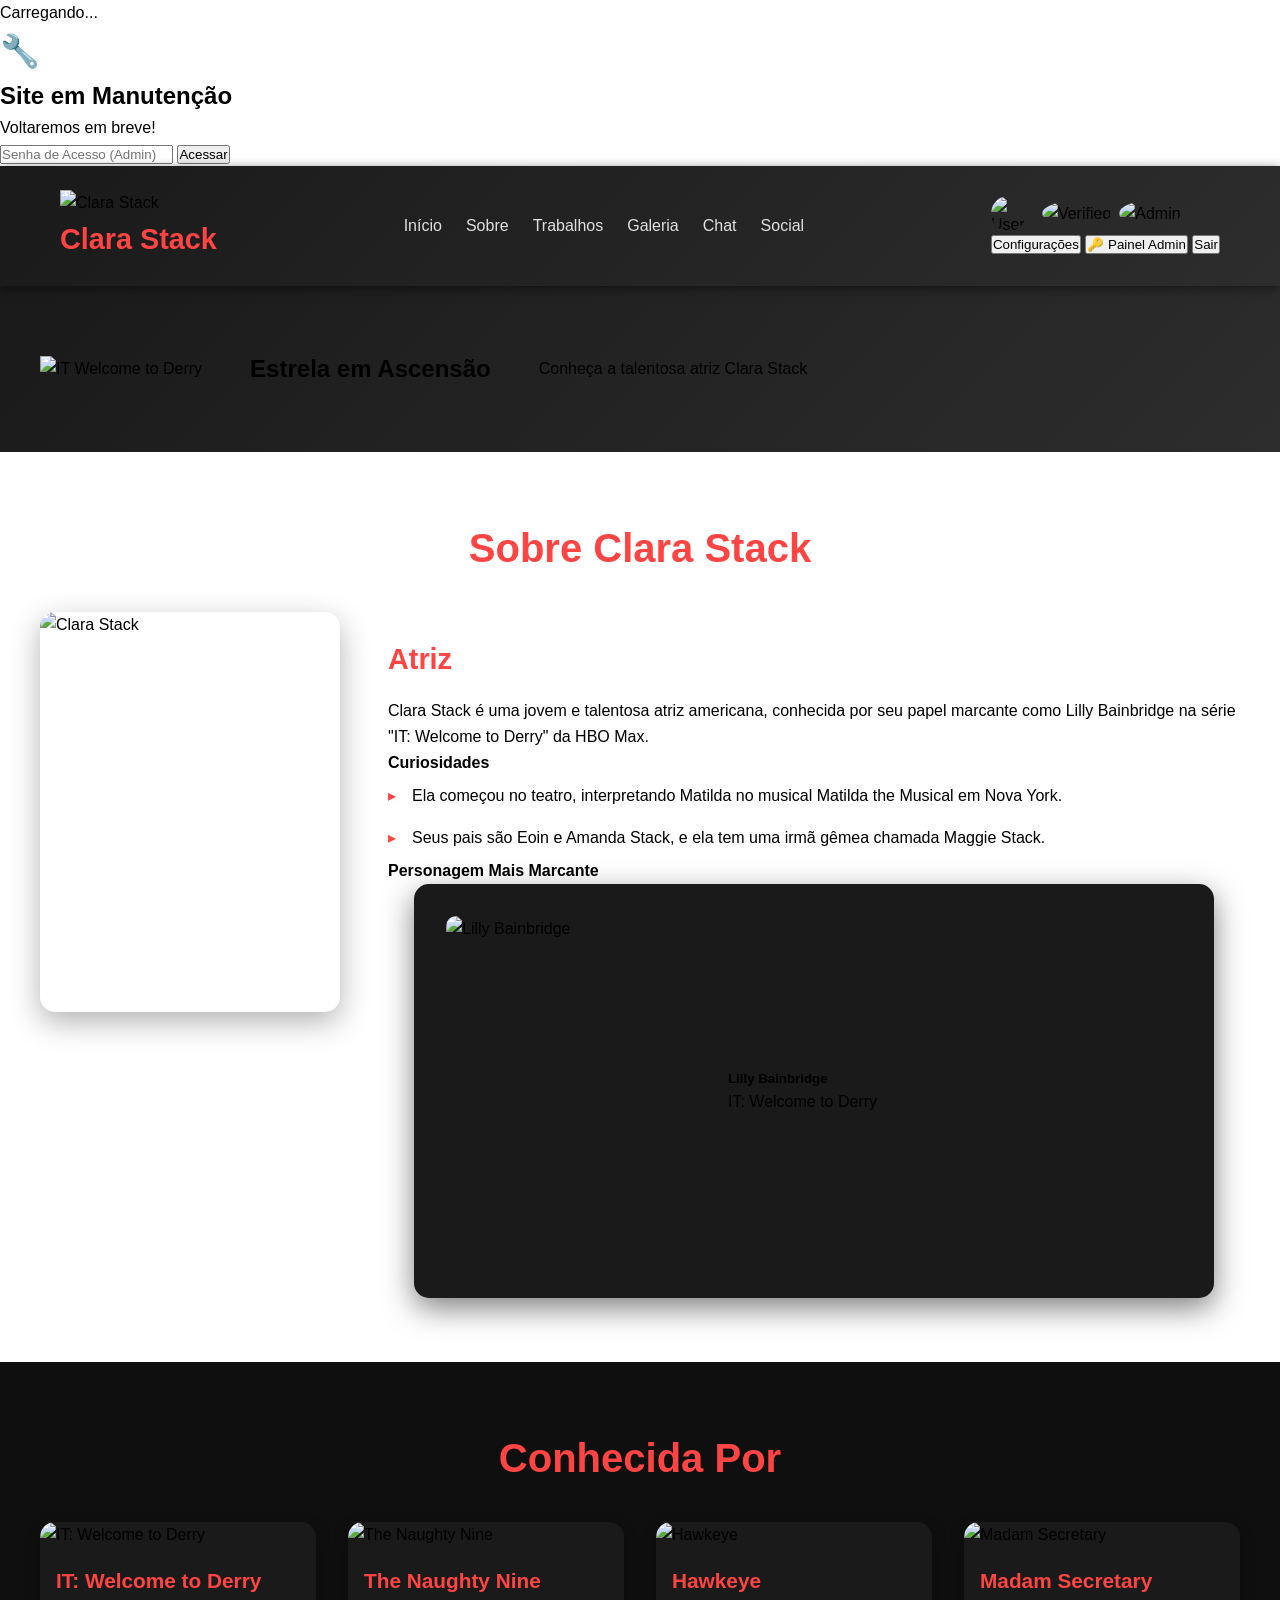
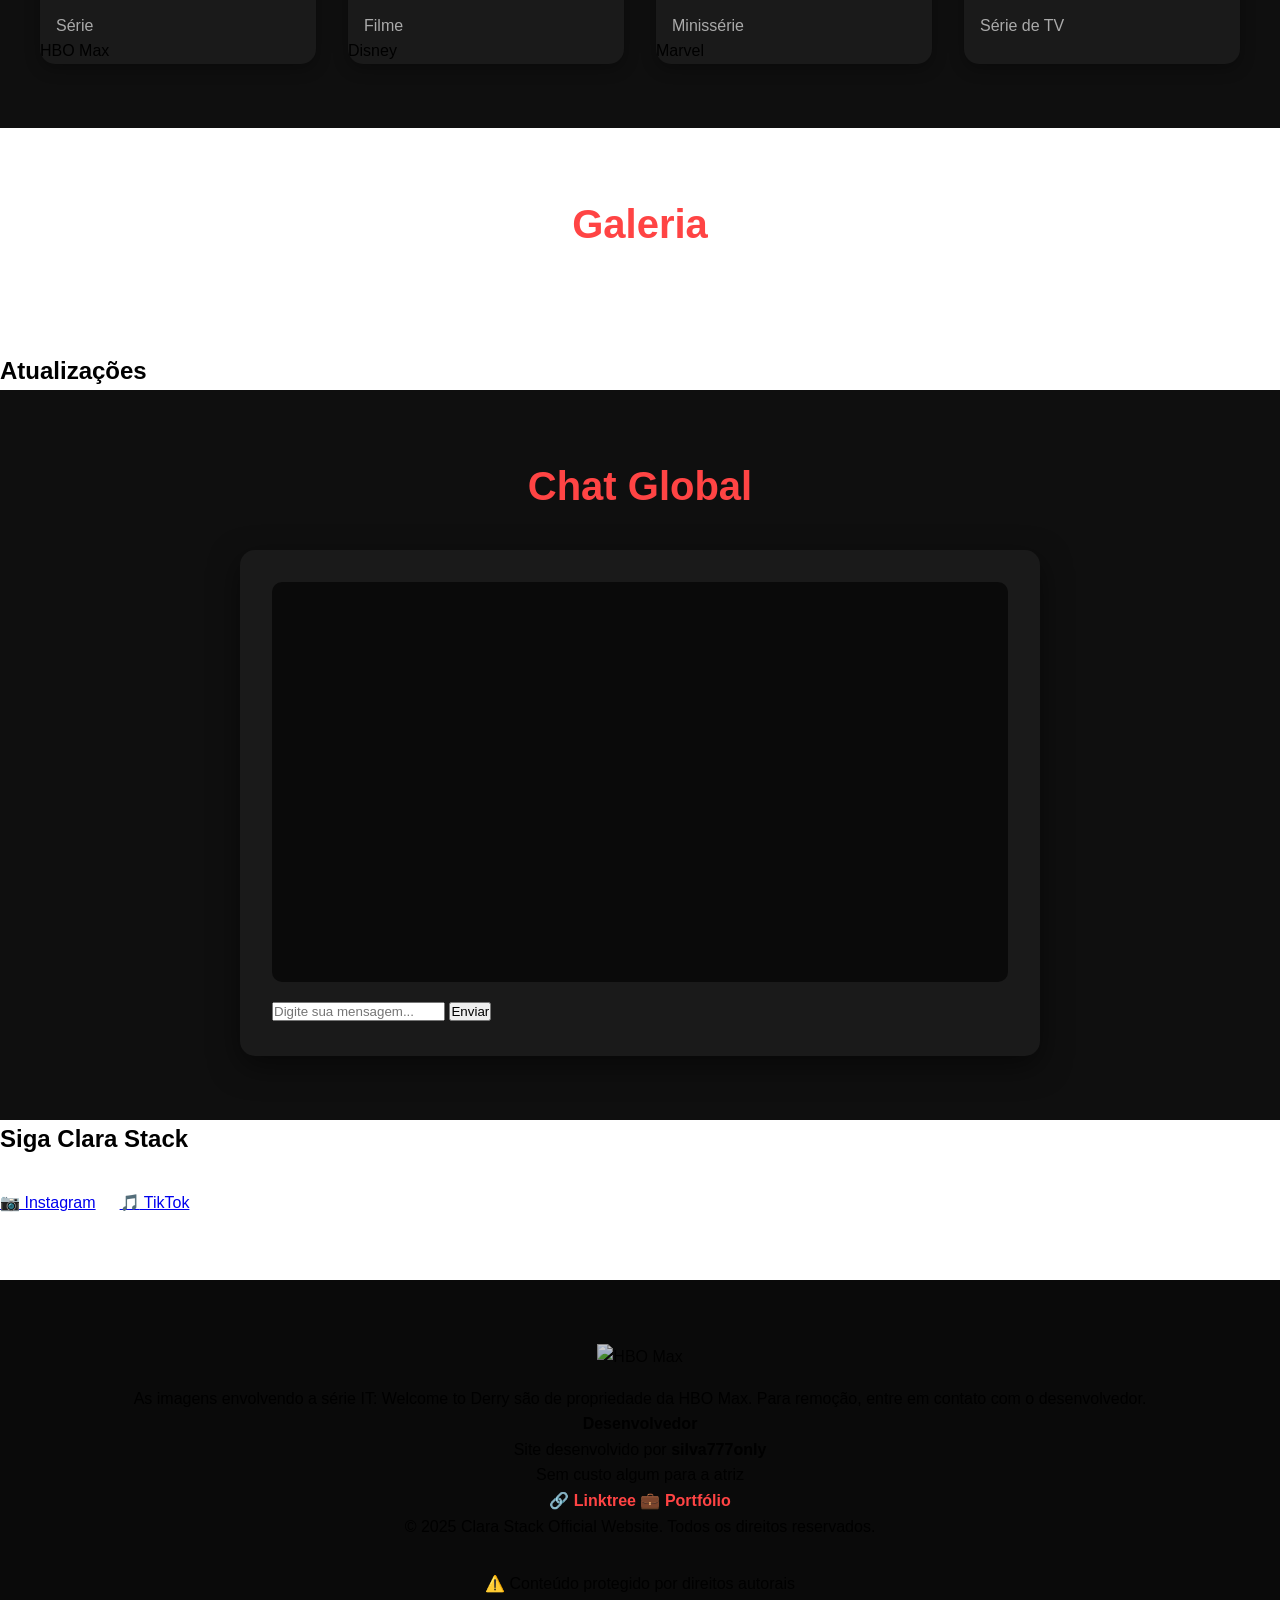
==== commit d20641a2: "Update index.html" ====
--- a/index.html
+++ b/index.html
@@ -1,306 +1,335 @@
 <!DOCTYPE html>
-<html lang="en">
+<html lang="pt-BR">
 <head>
     <meta charset="UTF-8">
     <meta name="viewport" content="width=device-width, initial-scale=1.0">
-    <title>Clara Stack - Official Website</title>
+    <title>Clara Stack - Atriz Oficial</title>
     <link rel="stylesheet" href="styles.css">
-    <meta name="description" content="Official website of Clara Stack - Actress known for IT: Welcome to Derry, Hawkeye, The Naughty Nine">
-    <meta property="og:title" content="Clara Stack - Official Website">
-    <meta property="og:description" content="Actress known for IT: Welcome to Derry, Hawkeye, The Naughty Nine">
-    <meta property="og:image" content="https://image.tmdb.org/t/p/w500/yMK3IADqV2oReJMKdkrcEIBxdtu.jpg">
+    <link rel="icon" href="https://image.tmdb.org/t/p/w500/yMK3IADqV2oReJMKdkrcEIBxdtu.jpg">
 </head>
-<body class="dark-mode">
-    <!-- Site Maintenance Screen -->
+<body>
+    <!-- Loading Screen -->
+    <div id="loadingScreen" class="loading-screen">
+        <div class="loader"></div>
+        <p data-i18n="loading">Carregando...</p>
+    </div>
+
+    <!-- Maintenance Mode -->
     <div id="maintenanceScreen" class="maintenance-screen hidden">
         <div class="maintenance-content">
-            <h1>🔧 <span data-lang="maintenanceTitle">Site Under Maintenance</span></h1>
-            <p data-lang="maintenanceMsg">We'll be back soon!</p>
-            <div class="maintenance-login">
-                <input type="password" id="maintenancePassword" placeholder="Admin Password">
-                <button onclick="checkMaintenanceAccess()">Access</button>
+            <h1>🔧</h1>
+            <h2 data-i18n="maintenance">Site em Manutenção</h2>
+            <p data-i18n="maintenanceDesc">Voltaremos em breve!</p>
+            <div class="admin-access">
+                <input type="password" id="maintenancePassword" placeholder="Senha de Acesso (Admin)">
+                <button onclick="checkMaintenanceAccess()" data-i18n="access">Acessar</button>
             </div>
         </div>
     </div>
 
-    <!-- Auth Modal -->
+    <!-- Login/Register Modal -->
     <div id="authModal" class="modal">
         <div class="modal-content">
-            <span class="close" onclick="closeAuthModal()">&times;</span>
-            <h2 id="authTitle" data-lang="login">Login</h2>
-            
-            <div id="loginForm">
-                <input type="text" id="loginUsername" placeholder="Username" data-lang-placeholder="username">
-                <input type="password" id="loginPassword" placeholder="Password" data-lang-placeholder="password">
-                <button onclick="login()" data-lang="loginBtn">Login</button>
-                <p><span data-lang="noAccount">Don't have an account?</span> <a href="#" onclick="switchToRegister()">Register</a></p>
-            </div>
-
-            <div id="registerForm" class="hidden">
-                <input type="text" id="regUsername" placeholder="Username" data-lang-placeholder="username">
-                <input type="email" id="regEmail" placeholder="Email" data-lang-placeholder="email">
-                <input type="password" id="regPassword" placeholder="Password" data-lang-placeholder="password">
-                <input type="password" id="regConfirmPassword" placeholder="Confirm Password" data-lang-placeholder="confirmPassword">
-                <button onclick="register()" data-lang="registerBtn">Register</button>
-                <p><span data-lang="haveAccount">Already have an account?</span> <a href="#" onclick="switchToLogin()">Login</a></p>
+            <h2 id="authTitle" data-i18n="login">Entrar</h2>
+            <div id="authForms">
+                <div id="loginForm" class="auth-form">
+                    <input type="text" id="loginUsername" placeholder="Usuário" data-i18n-placeholder="username">
+                    <input type="password" id="loginPassword" placeholder="Senha" data-i18n-placeholder="password">
+                    <button onclick="login()" data-i18n="enter">Entrar</button>
+                    <p class="switch-auth" data-i18n="noAccount">Não tem conta? <span onclick="showRegister()">Registre-se</span></p>
+                </div>
+                <div id="registerForm" class="auth-form hidden">
+                    <input type="text" id="registerUsername" placeholder="Usuário" data-i18n-placeholder="username">
+                    <input type="email" id="registerEmail" placeholder="Email" data-i18n-placeholder="email">
+                    <input type="password" id="registerPassword" placeholder="Senha" data-i18n-placeholder="password">
+                    <button onclick="register()" data-i18n="register">Registrar</button>
+                    <p class="switch-auth" data-i18n="hasAccount">Já tem conta? <span onclick="showLogin()">Entre</span></p>
+                </div>
             </div>
         </div>
     </div>
 
     <!-- Settings Modal -->
-    <div id="settingsModal" class="modal">
+    <div id="settingsModal" class="modal hidden">
         <div class="modal-content">
-            <span class="close" onclick="closeSettingsModal()">&times;</span>
-            <h2 data-lang="settings">Settings</h2>
-            
+            <span class="close-modal" onclick="closeSettings()">&times;</span>
+            <h2 data-i18n="settings">Configurações</h2>
             <div class="settings-section">
-                <h3 data-lang="profileSettings">Profile Settings</h3>
-                <div class="profile-pic-upload">
-                    <img id="currentProfilePic" src="https://static.vecteezy.com/system/resources/thumbnails/019/879/186/small/user-icon-on-transparent-background-free-png.png" alt="Profile">
-                    <input type="file" id="profilePicInput" accept="image/*" onchange="updateProfilePic()">
-                    <button onclick="document.getElementById('profilePicInput').click()" data-lang="changePhoto">Change Photo</button>
-                </div>
-                <input type="text" id="settingsUsername" placeholder="New Username" data-lang-placeholder="newUsername">
-                <input type="password" id="settingsNewPassword" placeholder="New Password" data-lang-placeholder="newPassword">
-                <button onclick="updateProfile()" data-lang="saveChanges">Save Changes</button>
-            </div>
-
+                <h3 data-i18n="profile">Perfil</h3>
+                <div class="profile-image-upload">
+                    <img id="profilePreview" src="https://static.vecteezy.com/system/resources/thumbnails/019/879/186/small/user-icon-on-transparent-background-free-png.png" alt="Profile">
+                    <input type="file" id="profileImageInput" accept="image/*" onchange="updateProfileImage()">
+                    <button onclick="document.getElementById('profileImageInput').click()" data-i18n="changePhoto">Mudar Foto</button>
+                </div>
+                <input type="text" id="settingsUsername" placeholder="Novo Usuário">
+                <input type="password" id="settingsPassword" placeholder="Nova Senha">
+                <button onclick="updateProfile()" data-i18n="saveChanges">Salvar Alterações</button>
+            </div>
             <div class="settings-section">
-                <h3 data-lang="appearance">Appearance</h3>
-                <label>
-                    <input type="radio" name="theme" value="light" onchange="changeTheme('light')">
-                    <span data-lang="lightMode">Light Mode</span>
-                </label>
-                <label>
-                    <input type="radio" name="theme" value="dark" onchange="changeTheme('dark')" checked>
-                    <span data-lang="darkMode">Dark Mode</span>
-                </label>
-                <label>
-                    <input type="radio" name="theme" value="system" onchange="changeTheme('system')">
-                    <span data-lang="systemMode">System</span>
-                </label>
-            </div>
-
+                <h3 data-i18n="theme">Tema</h3>
+                <select id="themeSelect" onchange="changeTheme()">
+                    <option value="system" data-i18n="system">Sistema</option>
+                    <option value="light" data-i18n="light">Claro</option>
+                    <option value="dark" data-i18n="dark">Escuro</option>
+                </select>
+            </div>
             <div class="settings-section">
-                <h3 data-lang="language">Language</h3>
+                <h3 data-i18n="language">Idioma</h3>
                 <select id="languageSelect" onchange="changeLanguage()">
-                    <option value="en">English</option>
-                    <option value="pt">Português</option>
+                    <option value="auto" data-i18n="automatic">Automático</option>
+                    <option value="pt" data-i18n="portuguese">Português</option>
+                    <option value="en" data-i18n="english">Inglês</option>
                 </select>
             </div>
         </div>
     </div>
 
-    <!-- Admin Panel -->
-    <div id="adminPanel" class="admin-panel hidden">
-        <div class="admin-content">
-            <span class="close" onclick="closeAdminPanel()">&times;</span>
-            <h1>🛡️ <span data-lang="adminPanel">Admin Panel</span></h1>
+    <!-- Admin Panel Modal -->
+    <div id="adminPanel" class="modal hidden">
+        <div class="modal-content admin-modal">
+            <span class="close-modal" onclick="closeAdminPanel()">&times;</span>
+            <h2>🔑 Painel Administrativo</h2>
             
             <div class="admin-tabs">
-                <button class="admin-tab active" onclick="switchAdminTab('users')" data-lang="users">Users</button>
-                <button class="admin-tab" onclick="switchAdminTab('gallery')" data-lang="gallery">Gallery</button>
-                <button class="admin-tab" onclick="switchAdminTab('posts')" data-lang="posts">Posts</button>
-                <button class="admin-tab" onclick="switchAdminTab('chat')" data-lang="chatControl">Chat Control</button>
-                <button class="admin-tab" onclick="switchAdminTab('site')" data-lang="siteControl">Site Control</button>
-            </div>
-
-            <!-- Users Tab -->
-            <div id="adminUsersTab" class="admin-tab-content">
-                <h3 data-lang="activeUsers">Active Users</h3>
-                <div id="activeUsersList"></div>
-                
-                <h3 data-lang="allUsers">All Registered Users</h3>
-                <div id="allUsersList"></div>
-            </div>
-
-            <!-- Gallery Tab -->
-            <div id="adminGalleryTab" class="admin-tab-content hidden">
-                <h3 data-lang="addImage">Add Image to Gallery</h3>
-                <input type="text" id="adminGalleryUrl" placeholder="Image URL">
-                <button onclick="addGalleryImage()" data-lang="addBtn">Add</button>
-                
-                <h3 data-lang="currentGallery">Current Gallery</h3>
-                <div id="adminGalleryList" class="admin-gallery-list"></div>
-            </div>
-
-            <!-- Posts Tab -->
-            <div id="adminPostsTab" class="admin-tab-content hidden">
-                <h3 data-lang="createPost">Create Post</h3>
-                <input type="text" id="postTitle" placeholder="Title" data-lang-placeholder="title">
-                <textarea id="postContent" placeholder="Content" data-lang-placeholder="content"></textarea>
-                <button onclick="createPost()" data-lang="publish">Publish</button>
-                
-                <div id="postsList"></div>
-            </div>
-
-            <!-- Chat Control Tab -->
-            <div id="adminChatTab" class="admin-tab-content hidden">
-                <label>
-                    <span data-lang="chatCooldown">Chat Cooldown (seconds):</span>
-                    <input type="number" id="chatCooldown" value="3" min="0">
-                    <button onclick="updateChatCooldown()" data-lang="update">Update</button>
-                </label>
-                
-                <button onclick="toggleChatLock()" id="chatLockBtn" data-lang="lockChat">Lock Chat</button>
-                <button onclick="clearAllMessages()" data-lang="clearMessages">Clear All Messages</button>
-            </div>
-
-            <!-- Site Control Tab -->
-            <div id="adminSiteTab" class="admin-tab-content hidden">
-                <button onclick="toggleMaintenanceMode()" id="maintenanceBtn" data-lang="enableMaintenance">Enable Maintenance Mode</button>
-                <p class="warning-text" data-lang="maintenanceWarning">This will lock the site for all users except admins</p>
+                <button class="tab-btn active" onclick="showAdminTab('users')">Usuários</button>
+                <button class="tab-btn" onclick="showAdminTab('chat')">Chat</button>
+                <button class="tab-btn" onclick="showAdminTab('posts')">Postagens</button>
+                <button class="tab-btn" onclick="showAdminTab('gallery')">Galeria</button>
+                <button class="tab-btn" onclick="showAdminTab('settings')">Configurações</button>
+            </div>
+
+            <div id="adminUsers" class="admin-tab-content">
+                <h3>Usuários Registrados (<span id="totalUsers">0</span>)</h3>
+                <div class="users-stats">
+                    <p>Online Agora: <span id="onlineUsers">0</span></p>
+                </div>
+                <div id="usersList" class="users-list"></div>
+            </div>
+
+            <div id="adminChat" class="admin-tab-content hidden">
+                <h3>Gerenciamento de Chat</h3>
+                <div class="admin-controls">
+                    <label>
+                        <input type="number" id="chatCooldown" value="0" min="0">
+                        <span>Cooldown (segundos)</span>
+                    </label>
+                    <button onclick="updateChatCooldown()">Aplicar Cooldown</button>
+                </div>
+                <div class="admin-controls">
+                    <button onclick="toggleChatLock()">🔒 Trancar/Destrancar Chat</button>
+                    <button onclick="clearChat()" class="danger-btn">🗑️ Limpar Todas as Mensagens</button>
+                </div>
+            </div>
+
+            <div id="adminPosts" class="admin-tab-content hidden">
+                <h3>Criar Postagem</h3>
+                <textarea id="postContent" placeholder="Conteúdo da postagem..." rows="4"></textarea>
+                <input type="file" id="postImage" accept="image/*">
+                <button onclick="createPost()">Publicar</button>
+            </div>
+
+            <div id="adminGallery" class="admin-tab-content hidden">
+                <h3>Adicionar à Galeria</h3>
+                <input type="text" id="galleryImageUrl" placeholder="URL da imagem">
+                <input type="text" id="galleryImageCaption" placeholder="Legenda">
+                <button onclick="addToGallery()">Adicionar</button>
+            </div>
+
+            <div id="adminSettings" class="admin-tab-content hidden">
+                <h3>Configurações do Site</h3>
+                <div class="admin-controls">
+                    <button onclick="toggleMaintenance()" id="maintenanceBtn">🔧 Modo Manutenção</button>
+                    <button onclick="exportData()" class="info-btn">📥 Exportar Dados</button>
+                    <button onclick="showSiteStats()" class="info-btn">📊 Estatísticas</button>
+                </div>
             </div>
         </div>
     </div>
 
-    <!-- Header -->
-    <header>
-        <nav>
-            <div class="logo">Clara Stack</div>
-            <div class="nav-links">
-                <a href="#home" data-lang="home">Home</a>
-                <a href="#about" data-lang="about">About</a>
-                <a href="#works" data-lang="works">Works</a>
-                <a href="#gallery" data-lang="gallery">Gallery</a>
-                <a href="#chat" data-lang="chat">Chat</a>
-            </div>
-            <div class="user-section">
-                <div id="userProfile" class="user-profile hidden">
-                    <img id="headerProfilePic" src="https://static.vecteezy.com/system/resources/thumbnails/019/879/186/small/user-icon-on-transparent-background-free-png.png" alt="Profile">
-                    <span id="headerUsername"></span>
-                    <button onclick="logout()" data-lang="logout">Logout</button>
-                    <button onclick="openSettings()">⚙️</button>
-                </div>
-                <button id="loginBtn" onclick="openAuthModal()" data-lang="login">Login</button>
-            </div>
-        </nav>
-    </header>
-
-    <!-- Hero Section -->
-    <section id="home" class="hero">
-        <div class="hero-content">
-            <img src="https://image.tmdb.org/t/p/w500/yMK3IADqV2oReJMKdkrcEIBxdtu.jpg" alt="Clara Stack" class="hero-image">
-            <h1>Clara Stack</h1>
-            <p class="hero-subtitle" data-lang="actress">Actress</p>
-            <div class="social-links">
-                <a href="https://instagram.com/clarastacknyc" target="_blank" class="social-link">
-                    <img src="https://upload.wikimedia.org/wikipedia/commons/a/a5/Instagram_icon.png" alt="Instagram" class="social-icon">
-                    <span>clarastacknyc</span>
-                </a>
-                <a href="https://tiktok.com/@clara.stack" target="_blank" class="social-link">
-                    <img src="https://upload.wikimedia.org/wikipedia/commons/thumb/3/34/Ionicons_logo-tiktok.svg/512px-Ionicons_logo-tiktok.svg.png" alt="TikTok" class="social-icon">
-                    <span>clara.stack</span>
-                </a>
-            </div>
-        </div>
-    </section>
-
-    <!-- About Section -->
-    <section id="about" class="about">
-        <div class="container">
-            <h2 data-lang="about">About Clara</h2>
-            <div class="about-content">
-                <img src="https://ntvb.tmsimg.com/assets/assets/GNLZZGG002G2JKZ.jpg" alt="Clara Stack" class="about-image">
-                <div class="about-text">
-                    <h3 data-lang="mostIconicRole">Most Iconic Role</h3>
-                    <div class="iconic-role">
-                        <img src="https://static.tvtropes.org/pmwiki/pub/images/img_4865_8.jpeg" alt="Lilly Bainbridge" class="role-image">
-                        <div>
-                            <h4>Lilly Bainbridge</h4>
-                            <p>IT: Welcome to Derry</p>
+    <!-- Main Site -->
+    <div id="mainSite" class="hidden">
+        <!-- Header -->
+        <header>
+            <div class="container header-content">
+                <div class="logo">
+                    <img src="https://image.tmdb.org/t/p/w500/yMK3IADqV2oReJMKdkrcEIBxdtu.jpg" alt="Clara Stack">
+                    <h1>Clara Stack</h1>
+                </div>
+                <nav>
+                    <a href="#home" data-i18n="home">Início</a>
+                    <a href="#about" data-i18n="about">Sobre</a>
+                    <a href="#works" data-i18n="works">Trabalhos</a>
+                    <a href="#gallery" data-i18n="gallery">Galeria</a>
+                    <a href="#chat" data-i18n="chat">Chat</a>
+                    <a href="#social" data-i18n="social">Social</a>
+                </nav>
+                <div class="user-section">
+                    <div class="user-profile" onclick="toggleUserMenu()">
+                        <img id="headerProfileImg" src="https://static.vecteezy.com/system/resources/thumbnails/019/879/186/small/user-icon-on-transparent-background-free-png.png" alt="User">
+                        <span id="headerUsername"></span>
+                        <span id="headerVerified" class="verified hidden">
+                            <img src="https://cdn-icons-png.flaticon.com/512/7641/7641727.png" alt="Verified">
+                        </span>
+                        <span id="headerAdmin" class="admin-badge hidden">
+                            <img src="https://icons.veryicon.com/png/o/miscellaneous/yuanql/icon-admin.png" alt="Admin">
+                        </span>
+                    </div>
+                    <div id="userMenu" class="user-menu hidden">
+                        <button onclick="openSettings()" data-i18n="settings">Configurações</button>
+                        <button id="adminPanelBtn" onclick="openAdminPanel()" class="hidden">🔑 Painel Admin</button>
+                        <button onclick="logout()" data-i18n="logout">Sair</button>
+                    </div>
+                </div>
+            </div>
+        </header>
+
+        <!-- Hero Section -->
+        <section id="home" class="hero">
+            <div class="hero-content">
+                <img src="https://upload.wikimedia.org/wikipedia/commons/thumb/4/4e/It_welcome_to_derry_logo.svg/2560px-It_welcome_to_derry_logo.svg.png" alt="IT Welcome to Derry" class="hero-logo">
+                <h2 data-i18n="heroTitle">Estrela em Ascensão</h2>
+                <p data-i18n="heroDesc">Conheça a talentosa atriz Clara Stack</p>
+            </div>
+        </section>
+
+        <!-- About Section -->
+        <section id="about" class="about">
+            <div class="container">
+                <h2 data-i18n="aboutTitle">Sobre Clara Stack</h2>
+                <div class="about-content">
+                    <img src="https://image.tmdb.org/t/p/w500/yMK3IADqV2oReJMKdkrcEIBxdtu.jpg" alt="Clara Stack">
+                    <div class="about-text">
+                        <h3 data-i18n="actress">Atriz</h3>
+                        <p data-i18n="aboutDesc">Clara Stack é uma jovem e talentosa atriz americana, conhecida por seu papel marcante como Lilly Bainbridge na série "IT: Welcome to Derry" da HBO Max.</p>
+                        
+                        <h4 data-i18n="curiosities">Curiosidades</h4>
+                        <ul>
+                            <li data-i18n="curiosity1">Ela começou no teatro, interpretando Matilda no musical Matilda the Musical em Nova York.</li>
+                            <li data-i18n="curiosity2">Seus pais são Eoin e Amanda Stack, e ela tem uma irmã gêmea chamada Maggie Stack.</li>
+                        </ul>
+
+                        <h4 data-i18n="character">Personagem Mais Marcante</h4>
+                        <div class="character-card">
+                            <img src="https://static.tvtropes.org/pmwiki/pub/images/img_4865_8.jpeg" alt="Lilly Bainbridge">
+                            <div>
+                                <h5>Lilly Bainbridge</h5>
+                                <p>IT: Welcome to Derry</p>
+                            </div>
                         </div>
                     </div>
-                    
-                    <h3 data-lang="funFacts">Fun Facts</h3>
-                    <ul class="fun-facts">
-                        <li data-lang="fact1">She started in theater, playing Matilda in Matilda the Musical in New York.</li>
-                        <li data-lang="fact2">Her parents are Eoin and Amanda Stack, and she has a twin sister named Maggie Stack.</li>
-                    </ul>
-                </div>
-            </div>
-        </div>
-    </section>
-
-    <!-- Works Section -->
-    <section id="works" class="works">
-        <div class="container">
-            <h2 data-lang="knownFor">Known For</h2>
-            <div class="works-featured">
-                <img src="https://upload.wikimedia.org/wikipedia/commons/thumb/4/4e/It_welcome_to_derry_logo.svg/2560px-It_welcome_to_derry_logo.svg.png" alt="IT: Welcome to Derry" class="featured-logo">
-            </div>
-            <div class="works-grid">
-                <div class="work-card">
-                    <img src="https://static.wikia.nocookie.net/disney/images/0/09/The_Naughty_Nine_Alternative_Poster.jpg" alt="The Naughty Nine">
-                    <h3>The Naughty Nine</h3>
-                    <p class="work-network">Disney</p>
-                    <p class="work-type" data-lang="movie">Movie</p>
-                </div>
-                <div class="work-card">
-                    <img src="https://m.media-amazon.com/images/M/MV5BOGU5ZDBlOTAtOTZmYS00MWE0LTg0NzktNDcxZGJhN2FhZmM2XkEyXkFqcGc@._V1_FMjpg_UX1000_.jpg" alt="Hawkeye">
-                    <h3>Hawkeye</h3>
-                    <p class="work-network">Marvel/Disney+</p>
-                    <p class="work-type" data-lang="miniseries">Miniseries</p>
-                </div>
-                <div class="work-card">
-                    <img src="https://m.media-amazon.com/images/M/MV5BYTVhZDkzNjUtMmQ2ZS00Y2MwLWI2YjEtYjFhOTE2NmRiNTU2XkEyXkFqcGc@._V1_FMjpg_UX1000_.jpg" alt="Madam Secretary">
-                    <h3>Madam Secretary</h3>
-                    <p class="work-network">CBS</p>
-                    <p class="work-type" data-lang="tvSeries">TV Series</p>
-                </div>
-            </div>
-        </div>
-    </section>
-
-    <!-- Gallery Section -->
-    <section id="gallery" class="gallery">
-        <div class="container">
-            <h2 data-lang="gallery">Gallery</h2>
-            <div id="galleryGrid" class="gallery-grid"></div>
-        </div>
-    </section>
-
-    <!-- Chat Section -->
-    <section id="chat" class="chat-section">
-        <div class="container">
-            <h2 data-lang="chat">Community Chat</h2>
-            <div class="chat-container">
-                <div id="chatMessages" class="chat-messages"></div>
-                <div class="chat-input-container">
-                    <input type="text" id="chatInput" placeholder="Type a message..." data-lang-placeholder="typeMessage" disabled>
-                    <button onclick="sendMessage()" id="sendBtn" disabled data-lang="send">Send</button>
-                </div>
-                <p class="chat-notice" data-lang="loginToChat">Please login to use the chat</p>
-            </div>
-        </div>
-    </section>
-
-    <!-- Footer -->
-    <footer>
-        <div class="container">
-            <div class="footer-content">
-                <div class="footer-section">
-                    <h4 data-lang="credits">Credits</h4>
-                    <p data-lang="siteCreator">Website created by silva777only at no cost to the actress</p>
-                    <a href="https://linktr.ee/silva777only" target="_blank">Linktree</a> | 
-                    <a href="https://portfoliosilva.github.io/portfoliosilva/" target="_blank">Portfolio</a>
-                </div>
-                
-                <div class="footer-section">
-                    <h4 data-lang="legal">Legal</h4>
-                    <div class="hbo-credit">
-                        <img src="https://upload.wikimedia.org/wikipedia/commons/thumb/1/17/HBO_Max_Logo.svg/2560px-HBO_Max_Logo.svg.png" alt="HBO Max" class="hbo-logo">
-                        <p data-lang="hboDisclaimer">All images related to IT: Welcome to Derry are property of HBO Max. For removal requests, please contact the site owner via the portfolio contact page.</p>
-                    </div>
-                </div>
-            </div>
-            
-            <div class="footer-bottom">
-                <p>&copy; 2025 Clara Stack Official Website. All rights reserved.</p>
-                <p data-lang="copyright">This website and its content are protected by copyright law. Unauthorized use is prohibited.</p>
-            </div>
-        </div>
-    </footer>
+                </div>
+            </div>
+        </section>
+
+        <!-- Works Section -->
+        <section id="works" class="works">
+            <div class="container">
+                <h2 data-i18n="knownFor">Conhecida Por</h2>
+                <div class="works-grid">
+                    <div class="work-card">
+                        <img src="https://upload.wikimedia.org/wikipedia/commons/thumb/4/4e/It_welcome_to_derry_logo.svg/2560px-It_welcome_to_derry_logo.svg.png" alt="IT: Welcome to Derry">
+                        <h3>IT: Welcome to Derry</h3>
+                        <p data-i18n="series">Série</p>
+                        <span class="badge">HBO Max</span>
+                    </div>
+                    <div class="work-card">
+                        <img src="https://static.wikia.nocookie.net/disney/images/0/09/The_Naughty_Nine_Alternative_Poster.jpg" alt="The Naughty Nine">
+                        <h3>The Naughty Nine</h3>
+                        <p data-i18n="movie">Filme</p>
+                        <span class="badge">Disney</span>
+                    </div>
+                    <div class="work-card">
+                        <img src="https://m.media-amazon.com/images/M/MV5BOGU5ZDBlOTAtOTZmYS00MWE0LTg0NzktNDcxZGJhN2FhZmM2XkEyXkFqcGc@._V1_FMjpg_UX1000_.jpg" alt="Hawkeye">
+                        <h3>Hawkeye</h3>
+                        <p data-i18n="miniseries">Minissérie</p>
+                        <span class="badge">Marvel</span>
+                    </div>
+                    <div class="work-card">
+                        <img src="https://m.media-amazon.com/images/M/MV5BYTVhZDkzNjUtMmQ2ZS00Y2MwLWI2YjEtYjFhOTE2NmRiNTU2XkEyXkFqcGc@._V1_FMjpg_UX1000_.jpg" alt="Madam Secretary">
+                        <h3>Madam Secretary</h3>
+                        <p data-i18n="tvSeries">Série de TV</p>
+                    </div>
+                </div>
+            </div>
+        </section>
+
+        <!-- Gallery Section -->
+        <section id="gallery" class="gallery">
+            <div class="container">
+                <h2 data-i18n="gallery">Galeria</h2>
+                <div id="galleryGrid" class="gallery-grid"></div>
+            </div>
+        </section>
+
+        <!-- Notifications -->
+        <div id="notifications" class="notifications"></div>
+
+        <!-- Posts Section -->
+        <section id="posts" class="posts">
+            <div class="container">
+                <h2 data-i18n="updates">Atualizações</h2>
+                <div id="postsContainer" class="posts-container"></div>
+            </div>
+        </section>
+
+        <!-- Chat Section -->
+        <section id="chat" class="chat-section">
+            <div class="container">
+                <h2 data-i18n="chat">Chat Global</h2>
+                <div class="chat-container">
+                    <div id="chatMessages" class="chat-messages"></div>
+                    <div class="chat-input">
+                        <input type="text" id="chatInput" placeholder="Digite sua mensagem..." data-i18n-placeholder="typeMessage">
+                        <button onclick="sendMessage()" data-i18n="send">Enviar</button>
+                    </div>
+                    <p id="chatStatus" class="chat-status"></p>
+                </div>
+            </div>
+        </section>
+
+        <!-- Social Section -->
+        <section id="social" class="social">
+            <div class="container">
+                <h2 data-i18n="followClara">Siga Clara Stack</h2>
+                <div class="social-links">
+                    <a href="https://instagram.com/clarastacknyc" target="_blank" class="social-btn instagram">
+                        <span>📷</span> Instagram
+                    </a>
+                    <a href="https://tiktok.com/@clara.stack" target="_blank" class="social-btn tiktok">
+                        <span>🎵</span> TikTok
+                    </a>
+                </div>
+            </div>
+        </section>
+
+        <!-- Footer -->
+        <footer>
+            <div class="container">
+                <div class="footer-content">
+                    <div class="footer-section">
+                        <img src="https://upload.wikimedia.org/wikipedia/commons/1/17/HBO_Max_Logo.svg" alt="HBO Max" class="hbo-logo">
+                        <p class="copyright-notice" data-i18n="hboDisclaimer">
+                            As imagens envolvendo a série IT: Welcome to Derry são de propriedade da HBO Max. 
+                            Para remoção, entre em contato com o desenvolvedor.
+                        </p>
+                    </div>
+                    <div class="footer-section">
+                        <h4 data-i18n="developer">Desenvolvedor</h4>
+                        <p data-i18n="madeBy">Site desenvolvido por <strong>silva777only</strong></p>
+                        <p data-i18n="noCost">Sem custo algum para a atriz</p>
+                        <div class="developer-links">
+                            <a href="https://linktr.ee/silva777only" target="_blank">🔗 Linktree</a>
+                            <a href="https://portfoliosilva.github.io/portfoliosilva/" target="_blank">💼 Portfólio</a>
+                        </div>
+                    </div>
+                    <div class="footer-section">
+                        <p class="copyright">© 2025 Clara Stack Official Website. <span data-i18n="allRights">Todos os direitos reservados.</span></p>
+                        <p class="protection" data-i18n="protection">⚠️ Conteúdo protegido por direitos autorais</p>
+                    </div>
+                </div>
+            </div>
+        </footer>
+    </div>
 
     <script src="script.js"></script>
 </body>
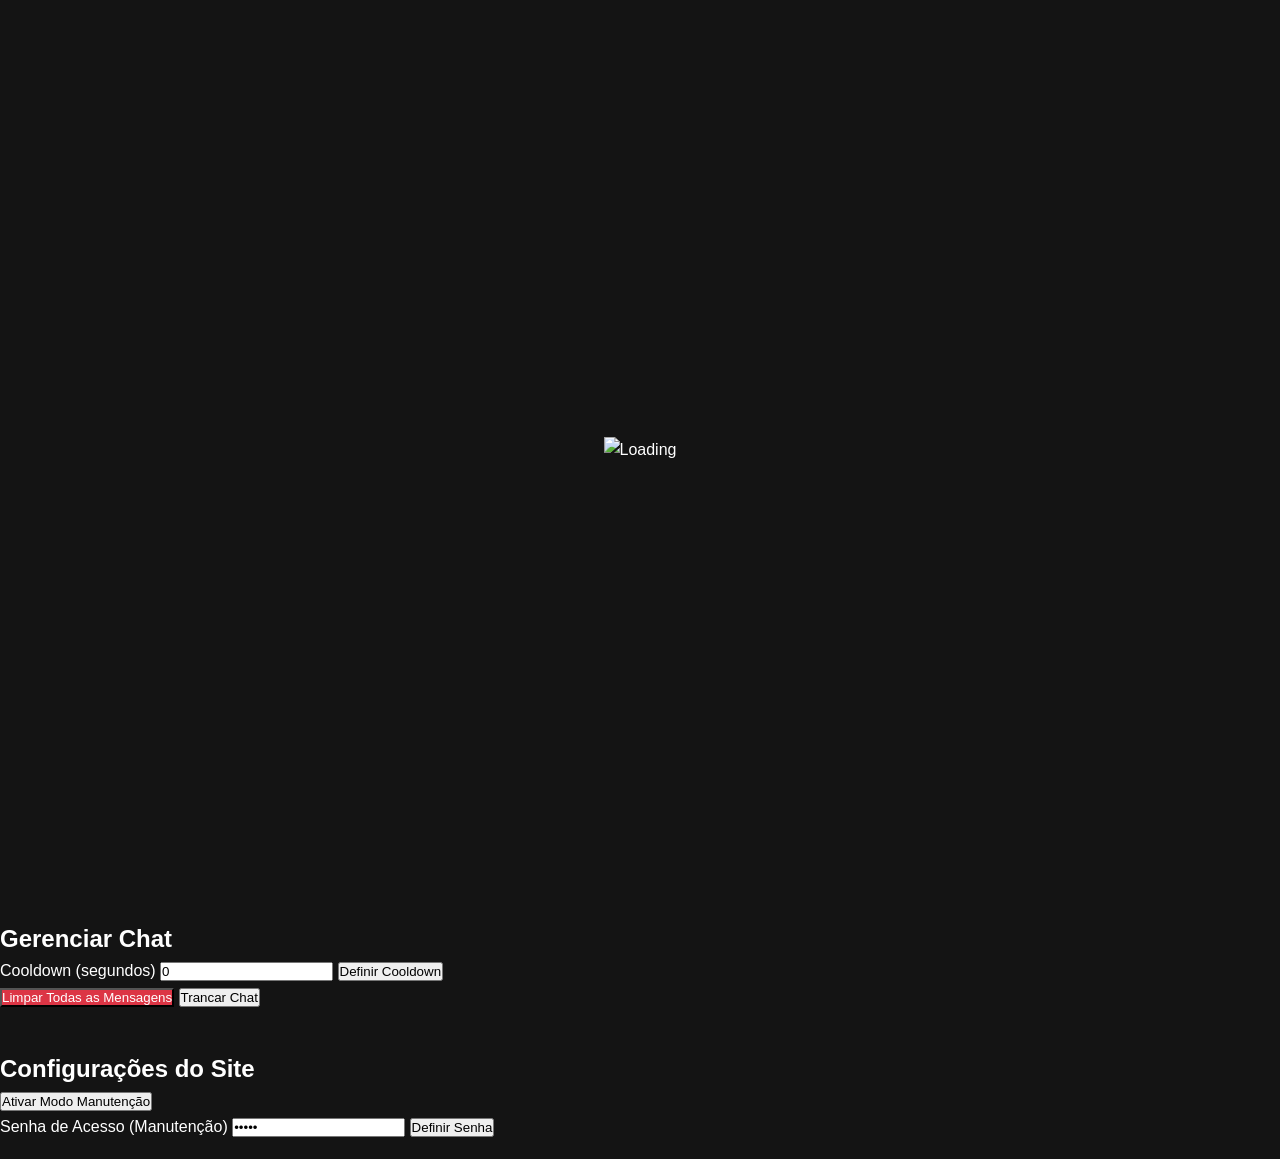
==== commit ba498cfb: "Update index.html" ====
--- a/index.html
+++ b/index.html
@@ -3,333 +3,362 @@
 <head>
     <meta charset="UTF-8">
     <meta name="viewport" content="width=device-width, initial-scale=1.0">
-    <title>Clara Stack - Atriz Oficial</title>
+    <title>Clara Stack - Actress</title>
     <link rel="stylesheet" href="styles.css">
-    <link rel="icon" href="https://image.tmdb.org/t/p/w500/yMK3IADqV2oReJMKdkrcEIBxdtu.jpg">
 </head>
 <body>
     <!-- Loading Screen -->
     <div id="loadingScreen" class="loading-screen">
-        <div class="loader"></div>
-        <p data-i18n="loading">Carregando...</p>
+        <div class="loading-content">
+            <img src="https://upload.wikimedia.org/wikipedia/commons/thumb/4/4e/It_welcome_to_derry_logo.svg/2560px-It_welcome_to_derry_logo.svg.png" alt="Loading" class="loading-logo">
+            <div class="loading-spinner"></div>
+        </div>
     </div>
 
     <!-- Maintenance Mode -->
-    <div id="maintenanceScreen" class="maintenance-screen hidden">
+    <div id="maintenanceMode" class="maintenance-mode" style="display: none;">
         <div class="maintenance-content">
-            <h1>🔧</h1>
-            <h2 data-i18n="maintenance">Site em Manutenção</h2>
-            <p data-i18n="maintenanceDesc">Voltaremos em breve!</p>
-            <div class="admin-access">
-                <input type="password" id="maintenancePassword" placeholder="Senha de Acesso (Admin)">
-                <button onclick="checkMaintenanceAccess()" data-i18n="access">Acessar</button>
+            <h1 data-pt="Site em Manutenção" data-en="Site Under Maintenance">Site em Manutenção</h1>
+            <p data-pt="Voltaremos em breve!" data-en="We'll be back soon!">Voltaremos em breve!</p>
+            <div class="maintenance-unlock">
+                <input type="password" id="maintenancePassword" placeholder="Admin Password">
+                <button onclick="unlockMaintenance()">Unlock</button>
             </div>
         </div>
     </div>
 
-    <!-- Login/Register Modal -->
-    <div id="authModal" class="modal">
-        <div class="modal-content">
-            <h2 id="authTitle" data-i18n="login">Entrar</h2>
-            <div id="authForms">
-                <div id="loginForm" class="auth-form">
-                    <input type="text" id="loginUsername" placeholder="Usuário" data-i18n-placeholder="username">
-                    <input type="password" id="loginPassword" placeholder="Senha" data-i18n-placeholder="password">
-                    <button onclick="login()" data-i18n="enter">Entrar</button>
-                    <p class="switch-auth" data-i18n="noAccount">Não tem conta? <span onclick="showRegister()">Registre-se</span></p>
-                </div>
-                <div id="registerForm" class="auth-form hidden">
-                    <input type="text" id="registerUsername" placeholder="Usuário" data-i18n-placeholder="username">
-                    <input type="email" id="registerEmail" placeholder="Email" data-i18n-placeholder="email">
-                    <input type="password" id="registerPassword" placeholder="Senha" data-i18n-placeholder="password">
-                    <button onclick="register()" data-i18n="register">Registrar</button>
-                    <p class="switch-auth" data-i18n="hasAccount">Já tem conta? <span onclick="showLogin()">Entre</span></p>
-                </div>
+    <!-- Auth Container -->
+    <div id="authContainer" class="auth-container">
+        <div class="auth-box">
+            <h1>Clara Stack</h1>
+            <img src="https://image.tmdb.org/t/p/w500/yMK3IADqV2oReJMKdkrcEIBxdtu.jpg" alt="Clara Stack" class="auth-image">
+            
+            <!-- Login Form -->
+            <div id="loginForm" class="auth-form">
+                <h2 data-pt="Login" data-en="Login">Login</h2>
+                <input type="text" id="loginUsername" placeholder="Username" required>
+                <input type="password" id="loginPassword" placeholder="Password" required>
+                <button onclick="login()" data-pt="Entrar" data-en="Login">Entrar</button>
+                <p class="auth-switch" data-pt="Não tem conta? " data-en="Don't have an account? ">
+                    Não tem conta? <a href="#" onclick="showRegister()">Registrar</a>
+                </p>
+            </div>
+
+            <!-- Register Form -->
+            <div id="registerForm" class="auth-form" style="display: none;">
+                <h2 data-pt="Registrar" data-en="Register">Registrar</h2>
+                <input type="text" id="registerUsername" placeholder="Username" required>
+                <input type="email" id="registerEmail" placeholder="Email" required>
+                <input type="password" id="registerPassword" placeholder="Password" required>
+                <button onclick="register()" data-pt="Criar Conta" data-en="Create Account">Criar Conta</button>
+                <p class="auth-switch" data-pt="Já tem conta? " data-en="Already have an account? ">
+                    Já tem conta? <a href="#" onclick="showLogin()">Login</a>
+                </p>
             </div>
         </div>
     </div>
 
-    <!-- Settings Modal -->
-    <div id="settingsModal" class="modal hidden">
-        <div class="modal-content">
-            <span class="close-modal" onclick="closeSettings()">&times;</span>
-            <h2 data-i18n="settings">Configurações</h2>
-            <div class="settings-section">
-                <h3 data-i18n="profile">Perfil</h3>
-                <div class="profile-image-upload">
-                    <img id="profilePreview" src="https://static.vecteezy.com/system/resources/thumbnails/019/879/186/small/user-icon-on-transparent-background-free-png.png" alt="Profile">
-                    <input type="file" id="profileImageInput" accept="image/*" onchange="updateProfileImage()">
-                    <button onclick="document.getElementById('profileImageInput').click()" data-i18n="changePhoto">Mudar Foto</button>
-                </div>
-                <input type="text" id="settingsUsername" placeholder="Novo Usuário">
-                <input type="password" id="settingsPassword" placeholder="Nova Senha">
-                <button onclick="updateProfile()" data-i18n="saveChanges">Salvar Alterações</button>
-            </div>
-            <div class="settings-section">
-                <h3 data-i18n="theme">Tema</h3>
-                <select id="themeSelect" onchange="changeTheme()">
-                    <option value="system" data-i18n="system">Sistema</option>
-                    <option value="light" data-i18n="light">Claro</option>
-                    <option value="dark" data-i18n="dark">Escuro</option>
-                </select>
-            </div>
-            <div class="settings-section">
-                <h3 data-i18n="language">Idioma</h3>
-                <select id="languageSelect" onchange="changeLanguage()">
-                    <option value="auto" data-i18n="automatic">Automático</option>
-                    <option value="pt" data-i18n="portuguese">Português</option>
-                    <option value="en" data-i18n="english">Inglês</option>
-                </select>
-            </div>
-        </div>
-    </div>
-
-    <!-- Admin Panel Modal -->
-    <div id="adminPanel" class="modal hidden">
-        <div class="modal-content admin-modal">
-            <span class="close-modal" onclick="closeAdminPanel()">&times;</span>
-            <h2>🔑 Painel Administrativo</h2>
-            
-            <div class="admin-tabs">
-                <button class="tab-btn active" onclick="showAdminTab('users')">Usuários</button>
-                <button class="tab-btn" onclick="showAdminTab('chat')">Chat</button>
-                <button class="tab-btn" onclick="showAdminTab('posts')">Postagens</button>
-                <button class="tab-btn" onclick="showAdminTab('gallery')">Galeria</button>
-                <button class="tab-btn" onclick="showAdminTab('settings')">Configurações</button>
-            </div>
-
-            <div id="adminUsers" class="admin-tab-content">
-                <h3>Usuários Registrados (<span id="totalUsers">0</span>)</h3>
-                <div class="users-stats">
-                    <p>Online Agora: <span id="onlineUsers">0</span></p>
-                </div>
-                <div id="usersList" class="users-list"></div>
-            </div>
-
-            <div id="adminChat" class="admin-tab-content hidden">
-                <h3>Gerenciamento de Chat</h3>
-                <div class="admin-controls">
-                    <label>
-                        <input type="number" id="chatCooldown" value="0" min="0">
-                        <span>Cooldown (segundos)</span>
-                    </label>
-                    <button onclick="updateChatCooldown()">Aplicar Cooldown</button>
-                </div>
-                <div class="admin-controls">
-                    <button onclick="toggleChatLock()">🔒 Trancar/Destrancar Chat</button>
-                    <button onclick="clearChat()" class="danger-btn">🗑️ Limpar Todas as Mensagens</button>
-                </div>
-            </div>
-
-            <div id="adminPosts" class="admin-tab-content hidden">
-                <h3>Criar Postagem</h3>
-                <textarea id="postContent" placeholder="Conteúdo da postagem..." rows="4"></textarea>
-                <input type="file" id="postImage" accept="image/*">
-                <button onclick="createPost()">Publicar</button>
-            </div>
-
-            <div id="adminGallery" class="admin-tab-content hidden">
-                <h3>Adicionar à Galeria</h3>
-                <input type="text" id="galleryImageUrl" placeholder="URL da imagem">
-                <input type="text" id="galleryImageCaption" placeholder="Legenda">
-                <button onclick="addToGallery()">Adicionar</button>
-            </div>
-
-            <div id="adminSettings" class="admin-tab-content hidden">
-                <h3>Configurações do Site</h3>
-                <div class="admin-controls">
-                    <button onclick="toggleMaintenance()" id="maintenanceBtn">🔧 Modo Manutenção</button>
-                    <button onclick="exportData()" class="info-btn">📥 Exportar Dados</button>
-                    <button onclick="showSiteStats()" class="info-btn">📊 Estatísticas</button>
-                </div>
-            </div>
-        </div>
-    </div>
-
-    <!-- Main Site -->
-    <div id="mainSite" class="hidden">
-        <!-- Header -->
-        <header>
-            <div class="container header-content">
-                <div class="logo">
-                    <img src="https://image.tmdb.org/t/p/w500/yMK3IADqV2oReJMKdkrcEIBxdtu.jpg" alt="Clara Stack">
+    <!-- Main Content -->
+    <div id="mainContent" style="display: none;">
+        <!-- Navigation -->
+        <nav class="navbar">
+            <div class="nav-container">
+                <div class="nav-brand">
+                    <img src="https://upload.wikimedia.org/wikipedia/commons/thumb/4/4e/It_welcome_to_derry_logo.svg/2560px-It_welcome_to_derry_logo.svg.png" alt="IT Logo" class="nav-logo">
                     <h1>Clara Stack</h1>
                 </div>
-                <nav>
-                    <a href="#home" data-i18n="home">Início</a>
-                    <a href="#about" data-i18n="about">Sobre</a>
-                    <a href="#works" data-i18n="works">Trabalhos</a>
-                    <a href="#gallery" data-i18n="gallery">Galeria</a>
-                    <a href="#chat" data-i18n="chat">Chat</a>
-                    <a href="#social" data-i18n="social">Social</a>
-                </nav>
-                <div class="user-section">
+                <div class="nav-links">
+                    <a href="#home" onclick="showSection('home')" data-pt="Início" data-en="Home">Início</a>
+                    <a href="#about" onclick="showSection('about')" data-pt="Sobre" data-en="About">Sobre</a>
+                    <a href="#works" onclick="showSection('works')" data-pt="Trabalhos" data-en="Works">Trabalhos</a>
+                    <a href="#gallery" onclick="showSection('gallery')" data-pt="Galeria" data-en="Gallery">Galeria</a>
+                    <a href="#chat" onclick="showSection('chat')" data-pt="Chat" data-en="Chat">Chat</a>
+                    <a href="#" id="adminNavLink" onclick="openAdminPanel()" style="display: none;" data-pt="Admin" data-en="Admin">Admin</a>
+                </div>
+                <div class="nav-user">
                     <div class="user-profile" onclick="toggleUserMenu()">
-                        <img id="headerProfileImg" src="https://static.vecteezy.com/system/resources/thumbnails/019/879/186/small/user-icon-on-transparent-background-free-png.png" alt="User">
-                        <span id="headerUsername"></span>
-                        <span id="headerVerified" class="verified hidden">
-                            <img src="https://cdn-icons-png.flaticon.com/512/7641/7641727.png" alt="Verified">
+                        <img id="navUserAvatar" src="https://static.vecteezy.com/system/resources/thumbnails/019/879/186/small/user-icon-on-transparent-background-free-png.png" alt="User">
+                        <span id="navUsername">User</span>
+                        <span id="navVerified" style="display: none;">
+                            <img src="https://cdn-icons-png.flaticon.com/512/7641/7641727.png" alt="Verified" class="verified-badge">
                         </span>
-                        <span id="headerAdmin" class="admin-badge hidden">
-                            <img src="https://icons.veryicon.com/png/o/miscellaneous/yuanql/icon-admin.png" alt="Admin">
-                        </span>
-                    </div>
-                    <div id="userMenu" class="user-menu hidden">
-                        <button onclick="openSettings()" data-i18n="settings">Configurações</button>
-                        <button id="adminPanelBtn" onclick="openAdminPanel()" class="hidden">🔑 Painel Admin</button>
-                        <button onclick="logout()" data-i18n="logout">Sair</button>
-                    </div>
-                </div>
-            </div>
-        </header>
-
-        <!-- Hero Section -->
-        <section id="home" class="hero">
-            <div class="hero-content">
-                <img src="https://upload.wikimedia.org/wikipedia/commons/thumb/4/4e/It_welcome_to_derry_logo.svg/2560px-It_welcome_to_derry_logo.svg.png" alt="IT Welcome to Derry" class="hero-logo">
-                <h2 data-i18n="heroTitle">Estrela em Ascensão</h2>
-                <p data-i18n="heroDesc">Conheça a talentosa atriz Clara Stack</p>
+                    </div>
+                    <div id="userMenu" class="user-menu">
+                        <a href="#" onclick="showSection('settings')" data-pt="Configurações" data-en="Settings">Configurações</a>
+                        <a href="#" onclick="logout()" data-pt="Sair" data-en="Logout">Sair</a>
+                    </div>
+                </div>
+            </div>
+        </nav>
+
+        <!-- Home Section -->
+        <section id="home" class="section active">
+            <div class="hero">
+                <div class="hero-content">
+                    <img src="https://image.tmdb.org/t/p/w500/yMK3IADqV2oReJMKdkrcEIBxdtu.jpg" alt="Clara Stack" class="hero-image">
+                    <h1>Clara Stack</h1>
+                    <p class="hero-subtitle" data-pt="Atriz Americana" data-en="American Actress">Atriz Americana</p>
+                    <div class="social-links">
+                        <a href="https://instagram.com/clarastacknyc" target="_blank">
+                            <svg viewBox="0 0 24 24" fill="currentColor"><path d="M12 2.163c3.204 0 3.584.012 4.85.07 3.252.148 4.771 1.691 4.919 4.919.058 1.265.069 1.645.069 4.849 0 3.205-.012 3.584-.069 4.849-.149 3.225-1.664 4.771-4.919 4.919-1.266.058-1.644.07-4.85.07-3.204 0-3.584-.012-4.849-.07-3.26-.149-4.771-1.699-4.919-4.92-.058-1.265-.07-1.644-.07-4.849 0-3.204.013-3.583.07-4.849.149-3.227 1.664-4.771 4.919-4.919 1.266-.057 1.645-.069 4.849-.069zm0-2.163c-3.259 0-3.667.014-4.947.072-4.358.2-6.78 2.618-6.98 6.98-.059 1.281-.073 1.689-.073 4.948 0 3.259.014 3.668.072 4.948.2 4.358 2.618 6.78 6.98 6.98 1.281.058 1.689.072 4.948.072 3.259 0 3.668-.014 4.948-.072 4.354-.2 6.782-2.618 6.979-6.98.059-1.28.073-1.689.073-4.948 0-3.259-.014-3.667-.072-4.947-.196-4.354-2.617-6.78-6.979-6.98-1.281-.059-1.69-.073-4.949-.073z"/><path d="M12 5.838c-3.403 0-6.162 2.759-6.162 6.162s2.759 6.163 6.162 6.163 6.162-2.759 6.162-6.163c0-3.403-2.759-6.162-6.162-6.162zm0 10.162c-2.209 0-4-1.79-4-4 0-2.209 1.791-4 4-4s4 1.791 4 4c0 2.21-1.791 4-4 4zm6.406-11.845c-.796 0-1.441.645-1.441 1.44s.645 1.44 1.441 1.44c.795 0 1.439-.645 1.439-1.44s-.644-1.44-1.439-1.44z"/></svg>
+                        </a>
+                        <a href="https://tiktok.com/@clara.stack" target="_blank">
+                            <svg viewBox="0 0 24 24" fill="currentColor"><path d="M19.59 6.69a4.83 4.83 0 0 1-3.77-4.25V2h-3.45v13.67a2.89 2.89 0 0 1-5.2 1.74 2.89 2.89 0 0 1 2.31-4.64 2.93 2.93 0 0 1 .88.13V9.4a6.84 6.84 0 0 0-1-.05A6.33 6.33 0 0 0 5 20.1a6.34 6.34 0 0 0 10.86-4.43v-7a8.16 8.16 0 0 0 4.77 1.52v-3.4a4.85 4.85 0 0 1-1-.1z"/></svg>
+                        </a>
+                    </div>
+                </div>
+            </div>
+
+            <!-- Featured Work -->
+            <div class="featured-work">
+                <img src="https://upload.wikimedia.org/wikipedia/commons/thumb/4/4e/It_welcome_to_derry_logo.svg/2560px-It_welcome_to_derry_logo.svg.png" alt="IT Welcome to Derry" class="featured-logo">
+                <div class="featured-character">
+                    <img src="https://static.tvtropes.org/pmwiki/pub/images/img_4865_8.jpeg" alt="Lilly Bainbridge">
+                    <div class="featured-info">
+                        <h3 data-pt="Personagem Mais Marcante" data-en="Most Notable Character">Personagem Mais Marcante</h3>
+                        <h2>Lilly Bainbridge</h2>
+                        <p>IT: Welcome to Derry</p>
+                    </div>
+                </div>
+            </div>
+
+            <!-- Posts Section -->
+            <div class="posts-section" id="postsContainer">
+                <h2 data-pt="Últimas Postagens" data-en="Latest Posts">Últimas Postagens</h2>
+                <div id="postsList" class="posts-list"></div>
             </div>
         </section>
 
         <!-- About Section -->
-        <section id="about" class="about">
-            <div class="container">
-                <h2 data-i18n="aboutTitle">Sobre Clara Stack</h2>
+        <section id="about" class="section">
+            <div class="container">
+                <h2 data-pt="Sobre Clara Stack" data-en="About Clara Stack">Sobre Clara Stack</h2>
                 <div class="about-content">
-                    <img src="https://image.tmdb.org/t/p/w500/yMK3IADqV2oReJMKdkrcEIBxdtu.jpg" alt="Clara Stack">
+                    <img src="https://ntvb.tmsimg.com/assets/assets/GNLZZGG002G2JKZ.jpg" alt="Clara Stack">
                     <div class="about-text">
-                        <h3 data-i18n="actress">Atriz</h3>
-                        <p data-i18n="aboutDesc">Clara Stack é uma jovem e talentosa atriz americana, conhecida por seu papel marcante como Lilly Bainbridge na série "IT: Welcome to Derry" da HBO Max.</p>
-                        
-                        <h4 data-i18n="curiosities">Curiosidades</h4>
+                        <h3 data-pt="Curiosidades" data-en="Fun Facts">Curiosidades</h3>
                         <ul>
-                            <li data-i18n="curiosity1">Ela começou no teatro, interpretando Matilda no musical Matilda the Musical em Nova York.</li>
-                            <li data-i18n="curiosity2">Seus pais são Eoin e Amanda Stack, e ela tem uma irmã gêmea chamada Maggie Stack.</li>
+                            <li data-pt="Ela começou no teatro, interpretando Matilda no musical Matilda the Musical em Nova York." data-en="She started in theater, playing Matilda in the musical Matilda the Musical in New York.">Ela começou no teatro, interpretando Matilda no musical Matilda the Musical em Nova York.</li>
+                            <li data-pt="Seus pais são Eoin e Amanda Stack, e ela tem uma irmã gêmea chamada Maggie Stack." data-en="Her parents are Eoin and Amanda Stack, and she has a twin sister named Maggie Stack.">Seus pais são Eoin e Amanda Stack, e ela tem uma irmã gêmea chamada Maggie Stack.</li>
                         </ul>
-
-                        <h4 data-i18n="character">Personagem Mais Marcante</h4>
-                        <div class="character-card">
-                            <img src="https://static.tvtropes.org/pmwiki/pub/images/img_4865_8.jpeg" alt="Lilly Bainbridge">
-                            <div>
-                                <h5>Lilly Bainbridge</h5>
-                                <p>IT: Welcome to Derry</p>
-                            </div>
-                        </div>
+                        <img src="https://media.gettyimages.com/id/2242330361/photo/los-angeles-premiere-of-hbo-original-series-it-welcome-to-derry-red-carpet.jpg?s=1024x1024&w=gi&k=20&c=SATqk9OF8uyP8-6xKlIUS4AhKcPg3unpDSieOnkrGrc=" alt="Matilda and Clara Stack" class="about-twin">
                     </div>
                 </div>
             </div>
         </section>
 
         <!-- Works Section -->
-        <section id="works" class="works">
-            <div class="container">
-                <h2 data-i18n="knownFor">Conhecida Por</h2>
+        <section id="works" class="section">
+            <div class="container">
+                <h2 data-pt="Trabalhos" data-en="Works">Trabalhos</h2>
                 <div class="works-grid">
                     <div class="work-card">
-                        <img src="https://upload.wikimedia.org/wikipedia/commons/thumb/4/4e/It_welcome_to_derry_logo.svg/2560px-It_welcome_to_derry_logo.svg.png" alt="IT: Welcome to Derry">
+                        <img src="https://upload.wikimedia.org/wikipedia/commons/thumb/4/4e/It_welcome_to_derry_logo.svg/2560px-It_welcome_to_derry_logo.svg.png" alt="IT Welcome to Derry">
                         <h3>IT: Welcome to Derry</h3>
-                        <p data-i18n="series">Série</p>
-                        <span class="badge">HBO Max</span>
+                        <p data-pt="Série de TV" data-en="TV Series">Série de TV</p>
+                        <span class="work-badge">HBO Max</span>
                     </div>
                     <div class="work-card">
                         <img src="https://static.wikia.nocookie.net/disney/images/0/09/The_Naughty_Nine_Alternative_Poster.jpg" alt="The Naughty Nine">
                         <h3>The Naughty Nine</h3>
-                        <p data-i18n="movie">Filme</p>
-                        <span class="badge">Disney</span>
+                        <p data-pt="Filme" data-en="Film">Filme</p>
+                        <span class="work-badge">Disney</span>
                     </div>
                     <div class="work-card">
                         <img src="https://m.media-amazon.com/images/M/MV5BOGU5ZDBlOTAtOTZmYS00MWE0LTg0NzktNDcxZGJhN2FhZmM2XkEyXkFqcGc@._V1_FMjpg_UX1000_.jpg" alt="Hawkeye">
                         <h3>Hawkeye</h3>
-                        <p data-i18n="miniseries">Minissérie</p>
-                        <span class="badge">Marvel</span>
+                        <p data-pt="Minissérie" data-en="Miniseries">Minissérie</p>
+                        <span class="work-badge">Marvel</span>
                     </div>
                     <div class="work-card">
                         <img src="https://m.media-amazon.com/images/M/MV5BYTVhZDkzNjUtMmQ2ZS00Y2MwLWI2YjEtYjFhOTE2NmRiNTU2XkEyXkFqcGc@._V1_FMjpg_UX1000_.jpg" alt="Madam Secretary">
                         <h3>Madam Secretary</h3>
-                        <p data-i18n="tvSeries">Série de TV</p>
+                        <p data-pt="Série de TV" data-en="TV Series">Série de TV</p>
                     </div>
                 </div>
             </div>
         </section>
 
         <!-- Gallery Section -->
-        <section id="gallery" class="gallery">
-            <div class="container">
-                <h2 data-i18n="gallery">Galeria</h2>
-                <div id="galleryGrid" class="gallery-grid"></div>
-            </div>
-        </section>
-
-        <!-- Notifications -->
-        <div id="notifications" class="notifications"></div>
-
-        <!-- Posts Section -->
-        <section id="posts" class="posts">
-            <div class="container">
-                <h2 data-i18n="updates">Atualizações</h2>
-                <div id="postsContainer" class="posts-container"></div>
+        <section id="gallery" class="section">
+            <div class="container">
+                <h2 data-pt="Galeria" data-en="Gallery">Galeria</h2>
+                <div class="gallery-grid" id="galleryGrid"></div>
             </div>
         </section>
 
         <!-- Chat Section -->
-        <section id="chat" class="chat-section">
-            <div class="container">
-                <h2 data-i18n="chat">Chat Global</h2>
+        <section id="chat" class="section">
+            <div class="container">
                 <div class="chat-container">
-                    <div id="chatMessages" class="chat-messages"></div>
+                    <div class="chat-header">
+                        <h2 data-pt="Chat Global" data-en="Global Chat">Chat Global</h2>
+                        <div id="chatStatus"></div>
+                    </div>
+                    <div class="chat-messages" id="chatMessages"></div>
                     <div class="chat-input">
-                        <input type="text" id="chatInput" placeholder="Digite sua mensagem..." data-i18n-placeholder="typeMessage">
-                        <button onclick="sendMessage()" data-i18n="send">Enviar</button>
-                    </div>
-                    <p id="chatStatus" class="chat-status"></p>
-                </div>
-            </div>
-        </section>
-
-        <!-- Social Section -->
-        <section id="social" class="social">
-            <div class="container">
-                <h2 data-i18n="followClara">Siga Clara Stack</h2>
-                <div class="social-links">
-                    <a href="https://instagram.com/clarastacknyc" target="_blank" class="social-btn instagram">
-                        <span>📷</span> Instagram
-                    </a>
-                    <a href="https://tiktok.com/@clara.stack" target="_blank" class="social-btn tiktok">
-                        <span>🎵</span> TikTok
-                    </a>
+                        <input type="text" id="chatInput" placeholder="Type a message..." data-pt-placeholder="Digite uma mensagem..." data-en-placeholder="Type a message...">
+                        <button onclick="sendMessage()" data-pt="Enviar" data-en="Send">Enviar</button>
+                    </div>
+                </div>
+            </div>
+        </section>
+
+        <!-- Settings Section -->
+        <section id="settings" class="section">
+            <div class="container">
+                <h2 data-pt="Configurações" data-en="Settings">Configurações</h2>
+                <div class="settings-container">
+                    <div class="settings-group">
+                        <h3 data-pt="Perfil" data-en="Profile">Perfil</h3>
+                        <div class="settings-item">
+                            <label data-pt="Foto de Perfil" data-en="Profile Picture">Foto de Perfil</label>
+                            <input type="file" id="profilePicture" accept="image/*" onchange="changeProfilePicture()">
+                            <img id="profilePreview" src="/placeholder.svg" style="display: none; max-width: 100px; margin-top: 10px; border-radius: 50%;">
+                        </div>
+                        <div class="settings-item">
+                            <label data-pt="Nome de Usuário" data-en="Username">Nome de Usuário</label>
+                            <input type="text" id="settingsUsername">
+                        </div>
+                        <div class="settings-item">
+                            <label data-pt="Nova Senha" data-en="New Password">Nova Senha</label>
+                            <input type="password" id="settingsPassword">
+                        </div>
+                        <button onclick="saveSettings()" data-pt="Salvar Alterações" data-en="Save Changes">Salvar Alterações</button>
+                    </div>
+                    
+                    <div class="settings-group">
+                        <h3 data-pt="Aparência" data-en="Appearance">Aparência</h3>
+                        <div class="settings-item">
+                            <label data-pt="Tema" data-en="Theme">Tema</label>
+                            <select id="themeSelect" onchange="changeTheme()">
+                                <option value="system" data-pt="Sistema" data-en="System">Sistema</option>
+                                <option value="light" data-pt="Claro" data-en="Light">Claro</option>
+                                <option value="dark" data-pt="Escuro" data-en="Dark">Escuro</option>
+                            </select>
+                        </div>
+                        <div class="settings-item">
+                            <label data-pt="Idioma" data-en="Language">Idioma</label>
+                            <select id="languageSelect" onchange="changeLanguage()">
+                                <option value="auto" data-pt="Automático" data-en="Automatic">Automático</option>
+                                <option value="pt" data-pt="Português" data-en="Portuguese">Português</option>
+                                <option value="en" data-pt="Inglês" data-en="English">Inglês</option>
+                            </select>
+                        </div>
+                    </div>
                 </div>
             </div>
         </section>
 
         <!-- Footer -->
-        <footer>
+        <footer class="footer">
             <div class="container">
                 <div class="footer-content">
                     <div class="footer-section">
-                        <img src="https://upload.wikimedia.org/wikipedia/commons/1/17/HBO_Max_Logo.svg" alt="HBO Max" class="hbo-logo">
-                        <p class="copyright-notice" data-i18n="hboDisclaimer">
-                            As imagens envolvendo a série IT: Welcome to Derry são de propriedade da HBO Max. 
-                            Para remoção, entre em contato com o desenvolvedor.
-                        </p>
+                        <h4>Clara Stack</h4>
+                        <p data-pt="Site oficial da atriz" data-en="Official actress website">Site oficial da atriz</p>
                     </div>
                     <div class="footer-section">
-                        <h4 data-i18n="developer">Desenvolvedor</h4>
-                        <p data-i18n="madeBy">Site desenvolvido por <strong>silva777only</strong></p>
-                        <p data-i18n="noCost">Sem custo algum para a atriz</p>
-                        <div class="developer-links">
-                            <a href="https://linktr.ee/silva777only" target="_blank">🔗 Linktree</a>
-                            <a href="https://portfoliosilva.github.io/portfoliosilva/" target="_blank">💼 Portfólio</a>
-                        </div>
+                        <h4 data-pt="Créditos" data-en="Credits">Créditos</h4>
+                        <p data-pt="Site desenvolvido por" data-en="Website developed by">Site desenvolvido por <a href="https://linktr.ee/silva777only" target="_blank">silva777only</a></p>
+                        <p data-pt="Sem custo algum para a atriz" data-en="At no cost to the actress">Sem custo algum para a atriz</p>
+                        <a href="https://portfoliosilva.github.io/portfoliosilva/" target="_blank" data-pt="Ver Portfólio" data-en="View Portfolio">Ver Portfólio</a>
                     </div>
                     <div class="footer-section">
-                        <p class="copyright">© 2025 Clara Stack Official Website. <span data-i18n="allRights">Todos os direitos reservados.</span></p>
-                        <p class="protection" data-i18n="protection">⚠️ Conteúdo protegido por direitos autorais</p>
-                    </div>
+                        <img src="https://upload.wikimedia.org/wikipedia/commons/1/17/HBO_Max_Logo.svg" alt="HBO Max" class="footer-logo">
+                        <p class="copyright-notice" data-pt="As imagens envolvendo a série IT: Welcome to Derry são de propriedade da HBO Max. Para remoção, entre em contato através do portfólio." data-en="Images involving the IT: Welcome to Derry series are property of HBO Max. For removal, contact through the portfolio.">As imagens envolvendo a série IT: Welcome to Derry são de propriedade da HBO Max. Para remoção, entre em contato através do <a href="https://portfoliosilva.github.io/portfoliosilva/" target="_blank">portfólio</a>.</p>
+                    </div>
+                </div>
+                <div class="footer-bottom">
+                    <p>&copy; 2025 Clara Stack. <span data-pt="Todos os direitos reservados." data-en="All rights reserved.">Todos os direitos reservados.</span></p>
+                    <p class="active-users" data-pt="Usuários online: " data-en="Users online: ">Usuários online: <span id="activeUsersCount">0</span></p>
                 </div>
             </div>
         </footer>
     </div>
+
+    <!-- Admin Panel -->
+    <div id="adminPanel" class="admin-panel">
+        <div class="admin-container">
+            <div class="admin-header">
+                <h1 data-pt="Painel Administrativo" data-en="Admin Panel">Painel Administrativo</h1>
+                <button onclick="closeAdminPanel()" class="close-btn">✕</button>
+            </div>
+            
+            <div class="admin-tabs">
+                <button class="admin-tab active" onclick="showAdminTab('users')" data-pt="Usuários" data-en="Users">Usuários</button>
+                <button class="admin-tab" onclick="showAdminTab('posts')" data-pt="Postagens" data-en="Posts">Postagens</button>
+                <button class="admin-tab" onclick="showAdminTab('gallery')" data-pt="Galeria" data-en="Gallery">Galeria</button>
+                <button class="admin-tab" onclick="showAdminTab('chat')" data-pt="Chat" data-en="Chat">Chat</button>
+                <button class="admin-tab" onclick="showAdminTab('settings')" data-pt="Configurações" data-en="Settings">Configurações</button>
+            </div>
+
+            <div class="admin-content">
+                <!-- Users Tab -->
+                <div id="adminUsers" class="admin-tab-content active">
+                    <h2 data-pt="Gerenciar Usuários" data-en="Manage Users">Gerenciar Usuários</h2>
+                    <div class="active-users-list">
+                        <h3 data-pt="Usuários Ativos" data-en="Active Users">Usuários Ativos</h3>
+                        <div id="activeUsersList"></div>
+                    </div>
+                    <div class="all-users-list">
+                        <h3 data-pt="Todos os Usuários Registrados" data-en="All Registered Users">Todos os Usuários Registrados</h3>
+                        <div id="allUsersList"></div>
+                    </div>
+                </div>
+
+                <!-- Posts Tab -->
+                <div id="adminPosts" class="admin-tab-content">
+                    <h2 data-pt="Criar Postagem" data-en="Create Post">Criar Postagem</h2>
+                    <div class="admin-form">
+                        <input type="text" id="postTitle" placeholder="Post Title" data-pt-placeholder="Título da Postagem" data-en-placeholder="Post Title">
+                        <textarea id="postContent" placeholder="Post Content" data-pt-placeholder="Conteúdo da Postagem" data-en-placeholder="Post Content"></textarea>
+                        <input type="file" id="postImage" accept="image/*">
+                        <button onclick="createPost()" data-pt="Publicar" data-en="Publish">Publicar</button>
+                    </div>
+                </div>
+
+                <!-- Gallery Tab -->
+                <div id="adminGallery" class="admin-tab-content">
+                    <h2 data-pt="Adicionar à Galeria" data-en="Add to Gallery">Adicionar à Galeria</h2>
+                    <div class="admin-form">
+                        <input type="file" id="galleryImage" accept="image/*" multiple>
+                        <button onclick="addToGallery()" data-pt="Adicionar Imagens" data-en="Add Images">Adicionar Imagens</button>
+                    </div>
+                </div>
+
+                <!-- Chat Tab -->
+                <div id="adminChat" class="admin-tab-content">
+                    <h2 data-pt="Gerenciar Chat" data-en="Manage Chat">Gerenciar Chat</h2>
+                    <div class="admin-actions">
+                        <div class="admin-action">
+                            <label data-pt="Cooldown (segundos)" data-en="Cooldown (seconds)">Cooldown (segundos)</label>
+                            <input type="number" id="chatCooldown" value="0" min="0">
+                            <button onclick="setChatCooldown()" data-pt="Definir Cooldown" data-en="Set Cooldown">Definir Cooldown</button>
+                        </div>
+                        <button onclick="clearAllMessages()" class="danger-btn" data-pt="Limpar Todas as Mensagens" data-en="Clear All Messages">Limpar Todas as Mensagens</button>
+                        <button onclick="toggleChatLock()" id="chatLockBtn" data-pt="Trancar Chat" data-en="Lock Chat">Trancar Chat</button>
+                    </div>
+                </div>
+
+                <!-- Settings Tab -->
+                <div id="adminSettings" class="admin-tab-content">
+                    <h2 data-pt="Configurações do Site" data-en="Site Settings">Configurações do Site</h2>
+                    <div class="admin-actions">
+                        <button onclick="toggleMaintenance()" id="maintenanceBtn" data-pt="Ativar Modo Manutenção" data-en="Enable Maintenance Mode">Ativar Modo Manutenção</button>
+                        <div class="admin-action">
+                            <label data-pt="Senha de Acesso (Manutenção)" data-en="Access Password (Maintenance)">Senha de Acesso (Manutenção)</label>
+                            <input type="password" id="maintenancePasswordSet" value="admin">
+                            <button onclick="setMaintenancePassword()" data-pt="Definir Senha" data-en="Set Password">Definir Senha</button>
+                        </div>
+                    </div>
+                </div>
+            </div>
+        </div>
+    </div>
+
+    <!-- Notification Container -->
+    <div id="notificationContainer" class="notification-container"></div>
 
     <script src="script.js"></script>
 </body>
--- a/styles.css
+++ b/styles.css
@@ -1,1049 +1,1286 @@
-/* Reset and Base Styles */
+/* Reset & Variables */
 * {
-  margin: 0;
-  padding: 0;
-  box-sizing: border-box;
+    margin: 0;
+    padding: 0;
+    box-sizing: border-box;
+}
+
+:root {
+    --primary: #e50914;
+    --secondary: #564d4d;
+    --bg-dark: #141414;
+    --bg-light: #ffffff;
+    --text-dark: #ffffff;
+    --text-light: #000000;
+    --accent: #f5f5f1;
+    --success: #46d369;
+    --danger: #dc3545;
+    --warning: #ffc107;
 }
 
 body {
-  font-family: -apple-system, BlinkMacSystemFont, "Segoe UI", Roboto, Oxygen, Ubuntu, Cantarell, sans-serif;
-  line-height: 1.6;
-  transition: background-color 0.3s, color 0.3s;
-}
-
-/* Dark Mode (Default) */
-body.dark-mode {
-  background-color: #0a0a0a;
-  color: #e0e0e0;
-}
-
-/* Light Mode */
-body.light-mode {
-  background-color: #f5f5f5;
-  color: #1a1a1a;
+    font-family: 'Segoe UI', Tahoma, Geneva, Verdana, sans-serif;
+    background: var(--bg-dark);
+    color: var(--text-dark);
+    line-height: 1.6;
+    transition: all 0.3s ease;
+}
+
+body.light-theme {
+    background: var(--bg-light);
+    color: var(--text-light);
+}
+
+body.light-theme header,
+body.light-theme footer {
+    background: var(--accent);
+    color: var(--text-light);
+}
+
+.container {
+    max-width: 1200px;
+    margin: 0 auto;
+    padding: 0 20px;
+}
+
+/* Loading Screen */
+.loading-screen {
+    position: fixed;
+    top: 0;
+    left: 0;
+    width: 100%;
+    height: 100%;
+    background: var(--bg-dark);
+    display: flex;
+    flex-direction: column;
+    justify-content: center;
+    align-items: center;
+    z-index: 10000;
+}
+
+.loader {
+    border: 5px solid #f3f3f3;
+    border-top: 5px solid var(--primary);
+    border-radius: 50%;
+    width: 50px;
+    height: 50px;
+    animation: spin 1s linear infinite;
+}
+
+@keyframes spin {
+    0% { transform: rotate(0deg); }
+    100% { transform: rotate(360deg); }
+}
+
+/* Maintenance Screen */
+.maintenance-screen {
+    position: fixed;
+    top: 0;
+    left: 0;
+    width: 100%;
+    height: 100%;
+    background: var(--bg-dark);
+    display: flex;
+    justify-content: center;
+    align-items: center;
+    z-index: 9999;
+}
+
+.maintenance-content {
+    text-align: center;
+    padding: 40px;
+}
+
+.maintenance-content h1 {
+    font-size: 80px;
+    margin-bottom: 20px;
+}
+
+.admin-access {
+    margin-top: 30px;
+}
+
+.admin-access input {
+    padding: 10px;
+    margin-right: 10px;
+    border: 1px solid #ddd;
+    border-radius: 5px;
+    background: #222;
+    color: white;
+}
+
+.admin-access button {
+    padding: 10px 20px;
+    background: var(--primary);
+    color: white;
+    border: none;
+    border-radius: 5px;
+    cursor: pointer;
+}
+
+/* Modals */
+.modal {
+    position: fixed;
+    top: 0;
+    left: 0;
+    width: 100%;
+    height: 100%;
+    background: rgba(0, 0, 0, 0.8);
+    display: flex;
+    justify-content: center;
+    align-items: center;
+    z-index: 1000;
+}
+
+.modal-content {
+    background: #1a1a1a;
+    padding: 40px;
+    border-radius: 10px;
+    max-width: 500px;
+    width: 90%;
+    max-height: 90vh;
+    overflow-y: auto;
+    position: relative;
+}
+
+body.light-theme .modal-content {
+    background: white;
+    color: var(--text-light);
+}
+
+.close-modal {
+    position: absolute;
+    top: 10px;
+    right: 20px;
+    font-size: 30px;
+    cursor: pointer;
+    color: #999;
+}
+
+.close-modal:hover {
+    color: var(--primary);
+}
+
+.auth-form input,
+.settings-section input,
+.settings-section select,
+textarea {
+    width: 100%;
+    padding: 12px;
+    margin: 10px 0;
+    border: 1px solid #333;
+    border-radius: 5px;
+    background: #2a2a2a;
+    color: white;
+    font-size: 14px;
+}
+
+body.light-theme .auth-form input,
+body.light-theme .settings-section input,
+body.light-theme .settings-section select,
+body.light-theme textarea {
+    background: #f5f5f5;
+    color: var(--text-light);
+    border-color: #ddd;
+}
+
+.auth-form button,
+.settings-section button,
+.admin-controls button,
+.social-btn {
+    width: 100%;
+    padding: 12px;
+    margin: 10px 0;
+    background: var(--primary);
+    color: white;
+    border: none;
+    border-radius: 5px;
+    cursor: pointer;
+    font-size: 16px;
+    transition: all 0.3s;
+}
+
+.auth-form button:hover,
+.settings-section button:hover,
+.admin-controls button:hover {
+    background: #c70812;
+    transform: translateY(-2px);
+}
+
+.switch-auth {
+    text-align: center;
+    margin-top: 15px;
+    color: #999;
+}
+
+.switch-auth span {
+    color: var(--primary);
+    cursor: pointer;
+    text-decoration: underline;
+}
+
+/* Profile Settings */
+.profile-image-upload {
+    text-align: center;
+    margin: 20px 0;
+}
+
+.profile-image-upload img {
+    width: 120px;
+    height: 120px;
+    border-radius: 50%;
+    object-fit: cover;
+    margin-bottom: 15px;
+    border: 3px solid var(--primary);
+}
+
+.profile-image-upload input {
+    display: none;
+}
+
+.settings-section {
+    margin: 20px 0;
+    padding: 20px 0;
+    border-bottom: 1px solid #333;
+}
+
+.settings-section:last-child {
+    border-bottom: none;
+}
+
+.settings-section h3 {
+    margin-bottom: 15px;
+    color: var(--primary);
+}
+
+/* Admin Panel */
+.admin-modal {
+    max-width: 900px;
+}
+
+.admin-tabs {
+    display: flex;
+    gap: 10px;
+    margin-bottom: 20px;
+    flex-wrap: wrap;
+}
+
+.tab-btn {
+    padding: 10px 20px;
+    background: #2a2a2a;
+    color: white;
+    border: none;
+    border-radius: 5px;
+    cursor: pointer;
+    transition: all 0.3s;
+}
+
+body.light-theme .tab-btn {
+    background: #e0e0e0;
+    color: var(--text-light);
+}
+
+.tab-btn.active {
+    background: var(--primary);
+}
+
+.admin-tab-content {
+    padding: 20px 0;
+}
+
+.users-list {
+    max-height: 400px;
+    overflow-y: auto;
+}
+
+.user-item {
+    background: #2a2a2a;
+    padding: 15px;
+    margin: 10px 0;
+    border-radius: 8px;
+    display: flex;
+    align-items: center;
+    gap: 15px;
+}
+
+body.light-theme .user-item {
+    background: #f5f5f5;
+}
+
+.user-item img {
+    width: 50px;
+    height: 50px;
+    border-radius: 50%;
+    object-fit: cover;
+}
+
+.user-item-info {
+    flex: 1;
+}
+
+.user-item-info h4 {
+    display: flex;
+    align-items: center;
+    gap: 5px;
+}
+
+.user-item-info .verified img,
+.user-item-info .admin-badge img {
+    width: 16px;
+    height: 16px;
+}
+
+.user-item-actions {
+    display: flex;
+    gap: 10px;
+    flex-wrap: wrap;
+}
+
+.user-item-actions button {
+    padding: 8px 15px;
+    border: none;
+    border-radius: 5px;
+    cursor: pointer;
+    font-size: 12px;
+    width: auto;
+    margin: 0;
+}
+
+.verify-btn {
+    background: var(--success);
+    color: white;
+}
+
+.ban-btn {
+    background: var(--danger);
+    color: white;
+}
+
+.admin-btn {
+    background: #ffc107;
+    color: black;
+}
+
+.info-btn {
+    background: #17a2b8;
+    color: white;
+}
+
+.danger-btn {
+    background: var(--danger);
+    color: white;
+}
+
+.admin-controls {
+    margin: 15px 0;
+}
+
+.admin-controls label {
+    display: flex;
+    align-items: center;
+    gap: 10px;
+    margin: 10px 0;
+}
+
+.admin-controls input[type="number"] {
+    width: 100px;
+}
+
+.users-stats {
+    background: #2a2a2a;
+    padding: 15px;
+    border-radius: 8px;
+    margin: 15px 0;
+}
+
+body.light-theme .users-stats {
+    background: #f5f5f5;
 }
 
 /* Header */
 header {
-  background: linear-gradient(135deg, #1a1a1a, #2d2d2d);
-  padding: 1.5rem 0;
-  position: sticky;
-  top: 0;
-  z-index: 1000;
-  box-shadow: 0 2px 10px rgba(0, 0, 0, 0.5);
-}
-
-body.light-mode header {
-  background: linear-gradient(135deg, #ffffff, #f0f0f0);
-  box-shadow: 0 2px 10px rgba(0, 0, 0, 0.1);
+    background: rgba(20, 20, 20, 0.95);
+    backdrop-filter: blur(10px);
+    padding: 15px 0;
+    position: sticky;
+    top: 0;
+    z-index: 100;
+    box-shadow: 0 2px 10px rgba(0, 0, 0, 0.3);
 }
 
 .header-content {
-  max-width: 1200px;
-  margin: 0 auto;
-  padding: 0 20px;
-  display: flex;
-  justify-content: space-between;
-  align-items: center;
-  flex-wrap: wrap;
-  gap: 1rem;
-}
-
-header h1 {
-  font-size: 1.8rem;
-  color: #ff4444;
-  font-weight: 700;
+    display: flex;
+    justify-content: space-between;
+    align-items: center;
+    flex-wrap: wrap;
+    gap: 20px;
+}
+
+.logo {
+    display: flex;
+    align-items: center;
+    gap: 15px;
+}
+
+.logo img {
+    width: 50px;
+    height: 50px;
+    border-radius: 50%;
+    object-fit: cover;
+    border: 2px solid var(--primary);
+}
+
+.logo h1 {
+    font-size: 24px;
+    color: var(--primary);
 }
 
 nav {
-  display: flex;
-  gap: 1.5rem;
-  flex-wrap: wrap;
+    display: flex;
+    gap: 25px;
+    flex-wrap: wrap;
 }
 
 nav a {
-  color: #e0e0e0;
-  text-decoration: none;
-  transition: color 0.3s;
-  font-weight: 500;
-}
-
-body.light-mode nav a {
-  color: #333;
+    color: white;
+    text-decoration: none;
+    font-weight: 500;
+    transition: all 0.3s;
+    position: relative;
+}
+
+body.light-theme nav a {
+    color: var(--text-light);
 }
 
 nav a:hover {
-  color: #ff4444;
+    color: var(--primary);
+}
+
+nav a::after {
+    content: '';
+    position: absolute;
+    bottom: -5px;
+    left: 0;
+    width: 0;
+    height: 2px;
+    background: var(--primary);
+    transition: width 0.3s;
+}
+
+nav a:hover::after {
+    width: 100%;
+}
+
+.user-section {
+    position: relative;
 }
 
 .user-profile {
-  display: flex;
-  align-items: center;
-  gap: 0.5rem;
+    display: flex;
+    align-items: center;
+    gap: 10px;
+    cursor: pointer;
+    padding: 8px 15px;
+    border-radius: 25px;
+    background: #2a2a2a;
+    transition: all 0.3s;
+}
+
+body.light-theme .user-profile {
+    background: #e0e0e0;
+}
+
+.user-profile:hover {
+    background: #333;
+}
+
+body.light-theme .user-profile:hover {
+    background: #d0d0d0;
 }
 
 .user-profile img {
-  width: 35px;
-  height: 35px;
-  border-radius: 50%;
-  object-fit: cover;
-}
-
-#loginBtn,
-#logoutBtn {
-  background: #ff4444;
-  color: white;
-  border: none;
-  padding: 0.6rem 1.5rem;
-  border-radius: 25px;
-  cursor: pointer;
-  font-weight: 600;
-  transition: background 0.3s;
-}
-
-#loginBtn:hover,
-#logoutBtn:hover {
-  background: #cc0000;
+    width: 35px;
+    height: 35px;
+    border-radius: 50%;
+    object-fit: cover;
+}
+
+.user-profile .verified img,
+.user-profile .admin-badge img {
+    width: 18px;
+    height: 18px;
+}
+
+.user-menu {
+    position: absolute;
+    top: 100%;
+    right: 0;
+    background: #1a1a1a;
+    border-radius: 8px;
+    padding: 10px;
+    margin-top: 10px;
+    box-shadow: 0 5px 20px rgba(0, 0, 0, 0.5);
+    min-width: 200px;
+}
+
+body.light-theme .user-menu {
+    background: white;
+    box-shadow: 0 5px 20px rgba(0, 0, 0, 0.2);
+}
+
+.user-menu button {
+    width: 100%;
+    padding: 10px;
+    margin: 5px 0;
+    background: #2a2a2a;
+    color: white;
+    border: none;
+    border-radius: 5px;
+    cursor: pointer;
+    text-align: left;
+    transition: all 0.3s;
+}
+
+body.light-theme .user-menu button {
+    background: #f5f5f5;
+    color: var(--text-light);
+}
+
+.user-menu button:hover {
+    background: var(--primary);
 }
 
 /* Hero Section */
 .hero {
-  padding: 4rem 20px;
-  background: linear-gradient(135deg, #1a1a1a 0%, #2d2d2d 100%);
-}
-
-body.light-mode .hero {
-  background: linear-gradient(135deg, #ffffff 0%, #f8f8f8 100%);
+    background: linear-gradient(rgba(0, 0, 0, 0.5), rgba(0, 0, 0, 0.5)), 
+                url('https://ntvb.tmsimg.com/assets/assets/GNLZZGG002G2JKZ.jpg') center/cover;
+    min-height: 600px;
+    display: flex;
+    align-items: center;
+    justify-content: center;
+    text-align: center;
+    padding: 60px 20px;
 }
 
 .hero-content {
-  max-width: 1200px;
-  margin: 0 auto;
-  display: flex;
-  align-items: center;
-  gap: 3rem;
-  flex-wrap: wrap;
-}
-
-.hero-image {
-  width: 300px;
-  height: 400px;
-  object-fit: cover;
-  border-radius: 15px;
-  box-shadow: 0 10px 30px rgba(255, 68, 68, 0.3);
-}
-
-.hero-text h2 {
-  font-size: 2.5rem;
-  color: #ff4444;
-  margin-bottom: 1rem;
-}
-
-.hero-text p {
-  font-size: 1.2rem;
-  line-height: 1.8;
-}
-
-/* Featured Character */
-.featured-character {
-  padding: 4rem 20px;
-  background: #0f0f0f;
-}
-
-body.light-mode .featured-character {
-  background: #fff;
-}
-
-.featured-character h2 {
-  text-align: center;
-  font-size: 2.5rem;
-  color: #ff4444;
-  margin-bottom: 2rem;
-}
-
-.character-card {
-  max-width: 800px;
-  margin: 0 auto;
-  display: flex;
-  gap: 2rem;
-  background: #1a1a1a;
-  padding: 2rem;
-  border-radius: 15px;
-  box-shadow: 0 10px 30px rgba(0, 0, 0, 0.5);
-  align-items: center;
-  flex-wrap: wrap;
-}
-
-body.light-mode .character-card {
-  background: #f8f8f8;
-  box-shadow: 0 10px 30px rgba(0, 0, 0, 0.1);
-}
-
-.character-card img {
-  width: 250px;
-  height: 350px;
-  object-fit: cover;
-  border-radius: 10px;
-}
-
-.character-info h3 {
-  font-size: 2rem;
-  color: #ff4444;
-  margin-bottom: 0.5rem;
-}
-
-.series-name {
-  font-size: 1.2rem;
-  margin-bottom: 1rem;
-}
-
-.series-logo {
-  width: 100%;
-  max-width: 400px;
-  height: auto;
-  margin-top: 1rem;
+    max-width: 800px;
+}
+
+.hero-logo {
+    max-width: 500px;
+    width: 100%;
+    margin-bottom: 30px;
+    filter: drop-shadow(0 0 20px rgba(229, 9, 20, 0.5));
+}
+
+.hero h2 {
+    font-size: 48px;
+    margin-bottom: 20px;
+    text-shadow: 2px 2px 4px rgba(0, 0, 0, 0.8);
+}
+
+.hero p {
+    font-size: 24px;
+    text-shadow: 1px 1px 3px rgba(0, 0, 0, 0.8);
 }
 
 /* About Section */
 .about {
-  padding: 4rem 20px;
+    padding: 80px 20px;
 }
 
 .about h2 {
-  text-align: center;
-  font-size: 2.5rem;
-  color: #ff4444;
-  margin-bottom: 2rem;
+    text-align: center;
+    font-size: 42px;
+    margin-bottom: 50px;
+    color: var(--primary);
 }
 
 .about-content {
-  max-width: 1200px;
-  margin: 0 auto;
-  display: flex;
-  gap: 3rem;
-  align-items: flex-start;
-  flex-wrap: wrap;
+    display: grid;
+    grid-template-columns: 1fr 2fr;
+    gap: 50px;
+    align-items: start;
 }
 
 .about-content > img {
-  width: 300px;
-  height: 400px;
-  object-fit: cover;
-  border-radius: 15px;
-  box-shadow: 0 10px 30px rgba(0, 0, 0, 0.3);
-}
-
-.about-text {
-  flex: 1;
-  min-width: 300px;
+    width: 100%;
+    border-radius: 15px;
+    box-shadow: 0 10px 30px rgba(0, 0, 0, 0.5);
 }
 
 .about-text h3 {
-  font-size: 1.8rem;
-  color: #ff4444;
-  margin: 1.5rem 0 1rem;
+    color: var(--primary);
+    margin-bottom: 15px;
+    font-size: 28px;
+}
+
+.about-text h4 {
+    color: var(--primary);
+    margin-top: 30px;
+    margin-bottom: 15px;
+    font-size: 22px;
 }
 
 .about-text ul {
-  list-style: none;
-  padding-left: 0;
-}
-
-.about-text li {
-  padding: 0.5rem 0;
-  padding-left: 1.5rem;
-  position: relative;
-}
-
-.about-text li:before {
-  content: "▸";
-  position: absolute;
-  left: 0;
-  color: #ff4444;
-}
-
-.social-links {
-  display: flex;
-  gap: 1.5rem;
-  margin-top: 2rem;
-  flex-wrap: wrap;
-}
-
-.social-link {
-  display: flex;
-  align-items: center;
-  gap: 0.5rem;
-  padding: 0.8rem 1.5rem;
-  background: #1a1a1a;
-  border-radius: 25px;
-  text-decoration: none;
-  color: #e0e0e0;
-  transition: transform 0.3s, background 0.3s;
-}
-
-body.light-mode .social-link {
-  background: #f0f0f0;
-  color: #333;
-}
-
-.social-link:hover {
-  transform: translateY(-3px);
-  background: #ff4444;
-  color: white;
-}
-
-.social-link svg {
-  width: 24px;
-  height: 24px;
+    list-style: none;
+    padding: 0;
+}
+
+.about-text ul li {
+    padding: 10px 0;
+    padding-left: 25px;
+    position: relative;
+}
+
+.about-text ul li::before {
+    content: '⭐';
+    position: absolute;
+    left: 0;
+}
+
+.character-card {
+    display: flex;
+    gap: 20px;
+    align-items: center;
+    background: #2a2a2a;
+    padding: 20px;
+    border-radius: 10px;
+    margin-top: 15px;
+}
+
+body.light-theme .character-card {
+    background: #f5f5f5;
+}
+
+.character-card img {
+    width: 100px;
+    height: 100px;
+    border-radius: 10px;
+    object-fit: cover;
+}
+
+.character-card h5 {
+    font-size: 20px;
+    margin-bottom: 5px;
 }
 
 /* Works Section */
 .works {
-  padding: 4rem 20px;
-  background: #0f0f0f;
-}
-
-body.light-mode .works {
-  background: #fff;
+    padding: 80px 20px;
+    background: #1a1a1a;
+}
+
+body.light-theme .works {
+    background: #f9f9f9;
 }
 
 .works h2 {
-  text-align: center;
-  font-size: 2.5rem;
-  color: #ff4444;
-  margin-bottom: 2rem;
+    text-align: center;
+    font-size: 42px;
+    margin-bottom: 50px;
+    color: var(--primary);
 }
 
 .works-grid {
-  max-width: 1200px;
-  margin: 0 auto;
-  display: grid;
-  grid-template-columns: repeat(auto-fit, minmax(250px, 1fr));
-  gap: 2rem;
+    display: grid;
+    grid-template-columns: repeat(auto-fit, minmax(250px, 1fr));
+    gap: 30px;
 }
 
 .work-card {
-  background: #1a1a1a;
-  border-radius: 15px;
-  overflow: hidden;
-  transition: transform 0.3s, box-shadow 0.3s;
-  box-shadow: 0 5px 15px rgba(0, 0, 0, 0.3);
-}
-
-body.light-mode .work-card {
-  background: #f8f8f8;
-  box-shadow: 0 5px 15px rgba(0, 0, 0, 0.1);
+    background: #2a2a2a;
+    border-radius: 15px;
+    overflow: hidden;
+    transition: all 0.3s;
+    cursor: pointer;
+}
+
+body.light-theme .work-card {
+    background: white;
+    box-shadow: 0 5px 15px rgba(0, 0, 0, 0.1);
 }
 
 .work-card:hover {
-  transform: translateY(-10px);
-  box-shadow: 0 15px 35px rgba(255, 68, 68, 0.4);
+    transform: translateY(-10px);
+    box-shadow: 0 15px 40px rgba(229, 9, 20, 0.3);
 }
 
 .work-card img {
-  width: 100%;
-  height: 350px;
-  object-fit: cover;
+    width: 100%;
+    height: 350px;
+    object-fit: cover;
 }
 
 .work-card h3 {
-  padding: 1rem;
-  font-size: 1.3rem;
-  color: #ff4444;
+    padding: 15px;
+    font-size: 20px;
 }
 
 .work-card p {
-  padding: 0 1rem;
-  color: #aaa;
-}
-
-body.light-mode .work-card p {
-  color: #666;
-}
-
-.platform {
-  display: block;
-  padding: 0.5rem 1rem 1rem;
-  color: #888;
-  font-size: 0.9rem;
+    padding: 0 15px;
+    color: #999;
+}
+
+.badge {
+    display: inline-block;
+    background: var(--primary);
+    color: white;
+    padding: 5px 15px;
+    border-radius: 15px;
+    margin: 15px;
+    font-size: 12px;
+    font-weight: bold;
 }
 
 /* Gallery Section */
 .gallery {
-  padding: 4rem 20px;
+    padding: 80px 20px;
 }
 
 .gallery h2 {
-  text-align: center;
-  font-size: 2.5rem;
-  color: #ff4444;
-  margin-bottom: 2rem;
+    text-align: center;
+    font-size: 42px;
+    margin-bottom: 50px;
+    color: var(--primary);
 }
 
 .gallery-grid {
-  max-width: 1200px;
-  margin: 0 auto;
-  display: grid;
-  grid-template-columns: repeat(auto-fit, minmax(280px, 1fr));
-  gap: 1.5rem;
-}
-
-.gallery-grid img {
-  width: 100%;
-  height: 350px;
-  object-fit: cover;
-  border-radius: 10px;
-  cursor: pointer;
-  transition: transform 0.3s, box-shadow 0.3s;
-  box-shadow: 0 5px 15px rgba(0, 0, 0, 0.3);
-}
-
-.gallery-grid img:hover {
-  transform: scale(1.05);
-  box-shadow: 0 10px 30px rgba(255, 68, 68, 0.5);
+    display: grid;
+    grid-template-columns: repeat(auto-fit, minmax(300px, 1fr));
+    gap: 20px;
+}
+
+.gallery-item {
+    position: relative;
+    overflow: hidden;
+    border-radius: 15px;
+    cursor: pointer;
+    aspect-ratio: 1;
+}
+
+.gallery-item img {
+    width: 100%;
+    height: 100%;
+    object-fit: cover;
+    transition: all 0.3s;
+}
+
+.gallery-item:hover img {
+    transform: scale(1.1);
+}
+
+.gallery-caption {
+    position: absolute;
+    bottom: 0;
+    left: 0;
+    right: 0;
+    background: linear-gradient(transparent, rgba(0, 0, 0, 0.9));
+    padding: 40px 20px 20px;
+    color: white;
+    transform: translateY(100%);
+    transition: all 0.3s;
+}
+
+.gallery-item:hover .gallery-caption {
+    transform: translateY(0);
+}
+
+/* Posts Section */
+.posts {
+    padding: 80px 20px;
+    background: #1a1a1a;
+}
+
+body.light-theme .posts {
+    background: #f9f9f9;
+}
+
+.posts h2 {
+    text-align: center;
+    font-size: 42px;
+    margin-bottom: 50px;
+    color: var(--primary);
+}
+
+.posts-container {
+    max-width: 800px;
+    margin: 0 auto;
+}
+
+.post-card {
+    background: #2a2a2a;
+    border-radius: 15px;
+    padding: 25px;
+    margin-bottom: 25px;
+}
+
+body.light-theme .post-card {
+    background: white;
+    box-shadow: 0 5px 15px rgba(0, 0, 0, 0.1);
+}
+
+.post-header {
+    display: flex;
+    align-items: center;
+    gap: 15px;
+    margin-bottom: 15px;
+}
+
+.post-header img {
+    width: 50px;
+    height: 50px;
+    border-radius: 50%;
+    object-fit: cover;
+}
+
+.post-author {
+    flex: 1;
+}
+
+.post-author h4 {
+    display: flex;
+    align-items: center;
+    gap: 5px;
+    margin-bottom: 5px;
+}
+
+.post-author .verified img,
+.post-author .admin-badge img {
+    width: 16px;
+    height: 16px;
+}
+
+.post-date {
+    color: #999;
+    font-size: 14px;
+}
+
+.post-content {
+    margin: 15px 0;
+    line-height: 1.6;
+}
+
+.post-image {
+    width: 100%;
+    border-radius: 10px;
+    margin-top: 15px;
 }
 
 /* Chat Section */
 .chat-section {
-  padding: 4rem 20px;
-  background: #0f0f0f;
-}
-
-body.light-mode .chat-section {
-  background: #fff;
+    padding: 80px 20px;
 }
 
 .chat-section h2 {
-  text-align: center;
-  font-size: 2.5rem;
-  color: #ff4444;
-  margin-bottom: 2rem;
+    text-align: center;
+    font-size: 42px;
+    margin-bottom: 30px;
+    color: var(--primary);
 }
 
 .chat-container {
-  max-width: 800px;
-  margin: 0 auto;
-  background: #1a1a1a;
-  border-radius: 15px;
-  padding: 2rem;
-  box-shadow: 0 10px 30px rgba(0, 0, 0, 0.5);
-}
-
-body.light-mode .chat-container {
-  background: #f8f8f8;
-  box-shadow: 0 10px 30px rgba(0, 0, 0, 0.1);
+    max-width: 800px;
+    margin: 0 auto;
+    background: #1a1a1a;
+    border-radius: 15px;
+    overflow: hidden;
+}
+
+body.light-theme .chat-container {
+    background: white;
+    box-shadow: 0 5px 15px rgba(0, 0, 0, 0.1);
 }
 
 .chat-messages {
-  height: 400px;
-  overflow-y: auto;
-  margin-bottom: 1rem;
-  padding: 1rem;
-  background: #0a0a0a;
-  border-radius: 10px;
-}
-
-body.light-mode .chat-messages {
-  background: #fff;
+    height: 500px;
+    overflow-y: auto;
+    padding: 20px;
 }
 
 .chat-message {
-  margin-bottom: 1rem;
-  padding: 0.8rem;
-  background: #2d2d2d;
-  border-radius: 8px;
-  word-wrap: break-word;
-}
-
-body.light-mode .chat-message {
-  background: #f0f0f0;
-}
-
-.chat-message .message-header {
-  display: flex;
-  align-items: center;
-  gap: 0.5rem;
-  margin-bottom: 0.3rem;
-}
-
-.chat-message .username {
-  font-weight: 600;
-  color: #ff4444;
-}
-
-.chat-message .username.admin {
-  color: #ff0000;
-}
-
-.chat-message .verified-badge,
-.chat-message .admin-badge {
-  width: 16px;
-  height: 16px;
-}
-
-.chat-message .timestamp {
-  font-size: 0.75rem;
-  color: #888;
-  margin-left: auto;
-}
-
-.chat-form {
-  display: flex;
-  gap: 1rem;
-}
-
-.chat-form input {
-  flex: 1;
-  padding: 0.8rem;
-  border: 2px solid #333;
-  border-radius: 25px;
-  background: #0a0a0a;
-  color: #e0e0e0;
-  font-size: 1rem;
-}
-
-body.light-mode .chat-form input {
-  background: #fff;
-  color: #333;
-  border-color: #ddd;
-}
-
-.chat-form button {
-  padding: 0.8rem 2rem;
-  background: #ff4444;
-  color: white;
-  border: none;
-  border-radius: 25px;
-  cursor: pointer;
-  font-weight: 600;
-  transition: background 0.3s;
-}
-
-.chat-form button:hover {
-  background: #cc0000;
-}
-
-/* Settings Section */
-.settings-section {
-  padding: 4rem 20px;
-}
-
-.settings-section h2 {
-  text-align: center;
-  font-size: 2.5rem;
-  color: #ff4444;
-  margin-bottom: 2rem;
-}
-
-.settings-container {
-  max-width: 800px;
-  margin: 0 auto;
-  display: flex;
-  flex-direction: column;
-  gap: 2rem;
-}
-
-.setting-group {
-  background: #1a1a1a;
-  padding: 2rem;
-  border-radius: 15px;
-  box-shadow: 0 5px 15px rgba(0, 0, 0, 0.3);
-}
-
-body.light-mode .setting-group {
-  background: #f8f8f8;
-  box-shadow: 0 5px 15px rgba(0, 0, 0, 0.1);
-}
-
-.setting-group h3 {
-  color: #ff4444;
-  margin-bottom: 1rem;
-}
-
-.setting-group label {
-  display: block;
-  margin: 1rem 0 0.5rem;
-  font-weight: 600;
-}
-
-.setting-group input,
-.setting-group select {
-  width: 100%;
-  padding: 0.8rem;
-  border: 2px solid #333;
-  border-radius: 8px;
-  background: #0a0a0a;
-  color: #e0e0e0;
-  font-size: 1rem;
-}
-
-body.light-mode .setting-group input,
-body.light-mode .setting-group select {
-  background: #fff;
-  color: #333;
-  border-color: #ddd;
-}
-
-.setting-group button {
-  margin-top: 1rem;
-  padding: 0.8rem 2rem;
-  background: #ff4444;
-  color: white;
-  border: none;
-  border-radius: 25px;
-  cursor: pointer;
-  font-weight: 600;
-  transition: background 0.3s;
-}
-
-.setting-group button:hover {
-  background: #cc0000;
-}
-
-/* Modal */
-.modal {
-  display: none;
-  position: fixed;
-  z-index: 2000;
-  left: 0;
-  top: 0;
-  width: 100%;
-  height: 100%;
-  background-color: rgba(0, 0, 0, 0.8);
-  animation: fadeIn 0.3s;
-}
-
-@keyframes fadeIn {
-  from {
-    opacity: 0;
-  }
-  to {
-    opacity: 1;
-  }
-}
-
-.modal-content {
-  background: #1a1a1a;
-  margin: 10% auto;
-  padding: 2rem;
-  border-radius: 15px;
-  width: 90%;
-  max-width: 400px;
-  position: relative;
-  box-shadow: 0 10px 50px rgba(0, 0, 0, 0.5);
-}
-
-body.light-mode .modal-content {
-  background: #fff;
-}
-
-.close {
-  position: absolute;
-  right: 1rem;
-  top: 1rem;
-  font-size: 2rem;
-  font-weight: bold;
-  color: #aaa;
-  cursor: pointer;
-  transition: color 0.3s;
-}
-
-.close:hover {
-  color: #ff4444;
-}
-
-#authForm {
-  display: flex;
-  flex-direction: column;
-  gap: 1rem;
-  margin-top: 1.5rem;
-}
-
-#authForm input {
-  padding: 0.8rem;
-  border: 2px solid #333;
-  border-radius: 8px;
-  background: #0a0a0a;
-  color: #e0e0e0;
-  font-size: 1rem;
-}
-
-body.light-mode #authForm input {
-  background: #fff;
-  color: #333;
-  border-color: #ddd;
-}
-
-#authForm button {
-  padding: 0.8rem;
-  background: #ff4444;
-  color: white;
-  border: none;
-  border-radius: 25px;
-  cursor: pointer;
-  font-weight: 600;
-  font-size: 1rem;
-  transition: background 0.3s;
-}
-
-#authForm button:hover {
-  background: #cc0000;
-}
-
-#authSwitch {
-  text-align: center;
-  margin-top: 1rem;
-}
-
-#authSwitch a {
-  color: #ff4444;
-  text-decoration: none;
-  font-weight: 600;
-}
-
-#authSwitch a:hover {
-  text-decoration: underline;
-}
-
-/* Admin Panel */
-.admin-panel-btn {
-  position: fixed;
-  bottom: 20px;
-  right: 20px;
-  padding: 1rem 2rem;
-  background: #ff0000;
-  color: white;
-  border: none;
-  border-radius: 25px;
-  cursor: pointer;
-  font-weight: 600;
-  box-shadow: 0 5px 15px rgba(255, 0, 0, 0.5);
-  z-index: 1000;
-  transition: transform 0.3s;
-}
-
-.admin-panel-btn:hover {
-  transform: scale(1.05);
-}
-
-.admin-panel {
-  position: fixed;
-  top: 0;
-  left: 0;
-  width: 100%;
-  height: 100%;
-  background: rgba(0, 0, 0, 0.95);
-  z-index: 3000;
-  overflow-y: auto;
-}
-
-.admin-header {
-  background: #ff0000;
-  padding: 1.5rem;
-  display: flex;
-  justify-content: space-between;
-  align-items: center;
-  position: sticky;
-  top: 0;
-  z-index: 3001;
-}
-
-.admin-header h2 {
-  color: white;
-  margin: 0;
-}
-
-#closeAdmin {
-  background: white;
-  color: #ff0000;
-  border: none;
-  padding: 0.6rem 1.5rem;
-  border-radius: 25px;
-  cursor: pointer;
-  font-weight: 600;
-}
-
-.admin-content {
-  padding: 2rem;
-  max-width: 1200px;
-  margin: 0 auto;
-}
-
-.admin-section {
-  background: #1a1a1a;
-  padding: 2rem;
-  margin-bottom: 2rem;
-  border-radius: 15px;
-  box-shadow: 0 5px 15px rgba(0, 0, 0, 0.5);
-}
-
-.admin-section h3 {
-  color: #ff4444;
-  margin-bottom: 1rem;
-}
-
-.admin-section input,
-.admin-section textarea,
-.admin-section select {
-  width: 100%;
-  padding: 0.8rem;
-  margin-bottom: 1rem;
-  border: 2px solid #333;
-  border-radius: 8px;
-  background: #0a0a0a;
-  color: #e0e0e0;
-  font-size: 1rem;
-  font-family: inherit;
-}
-
-.admin-section textarea {
-  min-height: 100px;
-  resize: vertical;
-}
-
-.admin-section button {
-  padding: 0.8rem 1.5rem;
-  background: #ff4444;
-  color: white;
-  border: none;
-  border-radius: 25px;
-  cursor: pointer;
-  font-weight: 600;
-  margin-right: 0.5rem;
-  margin-bottom: 0.5rem;
-  transition: background 0.3s;
-}
-
-.admin-section button:hover {
-  background: #cc0000;
-}
-
-.active-users,
-.all-users {
-  display: grid;
-  gap: 1rem;
-}
-
-.user-item {
-  background: #2d2d2d;
-  padding: 1rem;
-  border-radius: 8px;
-  display: flex;
-  align-items: center;
-  gap: 1rem;
-}
-
-.user-item img {
-  width: 40px;
-  height: 40px;
-  border-radius: 50%;
-  object-fit: cover;
-}
-
-.user-info {
-  flex: 1;
-}
-
-.user-name {
-  font-weight: 600;
-  display: flex;
-  align-items: center;
-  gap: 0.5rem;
-}
-
-.user-name.admin {
-  color: #ff0000;
-}
-
-.user-details {
-  font-size: 0.85rem;
-  color: #888;
-  margin-top: 0.3rem;
-}
-
-/* Maintenance Mode */
-.maintenance-container {
-  display: flex;
-  flex-direction: column;
-  align-items: center;
-  justify-content: center;
-  height: 100vh;
-  text-align: center;
-  padding: 2rem;
-}
-
-.maintenance-container h1 {
-  font-size: 3rem;
-  color: #ff4444;
-  margin-bottom: 1rem;
-}
-
-#maintenanceLogin {
-  margin-top: 2rem;
-  display: flex;
-  gap: 1rem;
-}
-
-#maintenanceLogin input {
-  padding: 0.8rem;
-  border: 2px solid #333;
-  border-radius: 8px;
-  background: #0a0a0a;
-  color: #e0e0e0;
-}
-
-#maintenanceLogin button {
-  padding: 0.8rem 2rem;
-  background: #ff4444;
-  color: white;
-  border: none;
-  border-radius: 25px;
-  cursor: pointer;
-  font-weight: 600;
+    background: #2a2a2a;
+    padding: 15px;
+    border-radius: 10px;
+    margin-bottom: 15px;
+}
+
+body.light-theme .chat-message {
+    background: #f5f5f5;
+}
+
+.chat-message-header {
+    display: flex;
+    align-items: center;
+    gap: 10px;
+    margin-bottom: 10px;
+}
+
+.chat-message-header img {
+    width: 30px;
+    height: 30px;
+    border-radius: 50%;
+    object-fit: cover;
+}
+
+.chat-username {
+    font-weight: bold;
+    display: flex;
+    align-items: center;
+    gap: 5px;
+}
+
+.chat-username.admin {
+    color: var(--primary);
+}
+
+.chat-username .verified img,
+.chat-username .admin-badge img {
+    width: 14px;
+    height: 14px;
+}
+
+.chat-time {
+    margin-left: auto;
+    color: #999;
+    font-size: 12px;
+}
+
+.chat-text {
+    padding-left: 40px;
+}
+
+.chat-input {
+    display: flex;
+    padding: 20px;
+    gap: 10px;
+    border-top: 1px solid #333;
+}
+
+body.light-theme .chat-input {
+    border-top-color: #ddd;
+}
+
+.chat-input input {
+    flex: 1;
+    padding: 12px;
+    border: 1px solid #333;
+    border-radius: 25px;
+    background: #2a2a2a;
+    color: white;
+}
+
+body.light-theme .chat-input input {
+    background: #f5f5f5;
+    color: var(--text-light);
+    border-color: #ddd;
+}
+
+.chat-input button {
+    padding: 12px 30px;
+    background: var(--primary);
+    color: white;
+    border: none;
+    border-radius: 25px;
+    cursor: pointer;
+    font-weight: bold;
+    transition: all 0.3s;
+}
+
+.chat-input button:hover {
+    background: #c70812;
+}
+
+.chat-status {
+    text-align: center;
+    padding: 10px;
+    color: #999;
+    font-size: 14px;
+}
+
+/* Social Section */
+.social {
+    padding: 80px 20px;
+    background: #1a1a1a;
+}
+
+body.light-theme .social {
+    background: #f9f9f9;
+}
+
+.social h2 {
+    text-align: center;
+    font-size: 42px;
+    margin-bottom: 50px;
+    color: var(--primary);
+}
+
+.social-links {
+    display: flex;
+    justify-content: center;
+    gap: 30px;
+    flex-wrap: wrap;
+}
+
+.social-btn {
+    display: flex;
+    align-items: center;
+    justify-content: center;
+    gap: 10px;
+    padding: 20px 40px;
+    font-size: 20px;
+    font-weight: bold;
+    text-decoration: none;
+    border-radius: 50px;
+    transition: all 0.3s;
+}
+
+.social-btn span {
+    font-size: 30px;
+}
+
+.instagram {
+    background: linear-gradient(45deg, #f09433 0%, #e6683c 25%, #dc2743 50%, #cc2366 75%, #bc1888 100%);
+}
+
+.tiktok {
+    background: linear-gradient(45deg, #00f2ea, #ff0050);
+}
+
+.social-btn:hover {
+    transform: translateY(-5px) scale(1.05);
+    box-shadow: 0 10px 30px rgba(229, 9, 20, 0.5);
+}
+
+/* Notifications */
+.notifications {
+    position: fixed;
+    top: 80px;
+    right: 20px;
+    z-index: 1000;
+    max-width: 350px;
+}
+
+.notification {
+    background: #2a2a2a;
+    padding: 20px;
+    border-radius: 10px;
+    margin-bottom: 15px;
+    box-shadow: 0 5px 20px rgba(0, 0, 0, 0.5);
+    animation: slideIn 0.3s ease;
+}
+
+body.light-theme .notification {
+    background: white;
+    box-shadow: 0 5px 20px rgba(0, 0, 0, 0.2);
+}
+
+@keyframes slideIn {
+    from {
+        transform: translateX(400px);
+        opacity: 0;
+    }
+    to {
+        transform: translateX(0);
+        opacity: 1;
+    }
+}
+
+.notification.success {
+    border-left: 5px solid var(--success);
+}
+
+.notification.error {
+    border-left: 5px solid var(--danger);
+}
+
+.notification.info {
+    border-left: 5px solid #17a2b8;
 }
 
 /* Footer */
 footer {
-  background: #0a0a0a;
-  padding: 3rem 20px;
-  margin-top: 4rem;
-}
-
-body.light-mode footer {
-  background: #2d2d2d;
-  color: #e0e0e0;
+    background: #0a0a0a;
+    padding: 60px 20px 20px;
+    margin-top: 80px;
+}
+
+body.light-theme footer {
+    background: #2a2a2a;
+    color: white;
 }
 
 .footer-content {
-  max-width: 1200px;
-  margin: 0 auto;
-  text-align: center;
-}
-
-.copyright {
-  margin-bottom: 2rem;
+    display: grid;
+    grid-template-columns: repeat(auto-fit, minmax(250px, 1fr));
+    gap: 40px;
+    margin-bottom: 40px;
+}
+
+.footer-section h4 {
+    color: var(--primary);
+    margin-bottom: 15px;
+    font-size: 20px;
 }
 
 .hbo-logo {
-  width: 150px;
-  height: auto;
-  margin: 1rem 0;
-  filter: brightness(0.8);
-}
-
-.footer-content a {
-  color: #ff4444;
-  text-decoration: none;
-  font-weight: 600;
-}
-
-.footer-content a:hover {
-  text-decoration: underline;
-}
-
-.credits {
-  margin: 2rem 0;
-  padding: 1.5rem;
-  background: #1a1a1a;
-  border-radius: 10px;
-}
-
-body.light-mode .credits {
-  background: #3d3d3d;
-}
-
-.copyright-text {
-  margin-top: 2rem;
-  padding-top: 2rem;
-  border-top: 1px solid #333;
-  color: #888;
+    max-width: 150px;
+    margin-bottom: 15px;
+}
+
+.copyright-notice {
+    color: #999;
+    font-size: 14px;
+    line-height: 1.6;
+}
+
+.developer-links {
+    display: flex;
+    flex-direction: column;
+    gap: 10px;
+    margin-top: 15px;
+}
+
+.developer-links a {
+    color: var(--primary);
+    text-decoration: none;
+    transition: all 0.3s;
+}
+
+.developer-links a:hover {
+    color: #c70812;
+    padding-left: 10px;
+}
+
+.copyright,
+.protection {
+    text-align: center;
+    color: #666;
+    font-size: 14px;
+    margin-top: 10px;
+}
+
+.protection {
+    font-weight: bold;
+}
+
+/* Utility Classes */
+.hidden {
+    display: none !important;
 }
 
 /* Responsive Design */
 @media (max-width: 768px) {
-  .header-content {
-    flex-direction: column;
-    text-align: center;
-  }
-
-  nav {
-    flex-direction: column;
-    gap: 0.5rem;
-    width: 100%;
-  }
-
-  .hero-content {
-    flex-direction: column;
-    text-align: center;
-  }
-
-  .hero-image {
-    width: 100%;
-    max-width: 300px;
-  }
-
-  .hero-text h2 {
-    font-size: 2rem;
-  }
-
-  .character-card {
-    flex-direction: column;
-    text-align: center;
-  }
-
-  .character-card img {
-    width: 100%;
-    max-width: 250px;
-  }
-
-  .about-content {
-    flex-direction: column;
-  }
-
-  .about-content > img {
-    width: 100%;
-    max-width: 300px;
-    margin: 0 auto;
-  }
-
-  .works-grid {
-    grid-template-columns: 1fr;
-  }
-
-  .gallery-grid {
-    grid-template-columns: 1fr;
-  }
-
-  .chat-messages {
-    height: 300px;
-  }
-
-  .admin-panel-btn {
-    bottom: 10px;
-    right: 10px;
-    padding: 0.8rem 1.5rem;
-    font-size: 0.9rem;
-  }
+    .header-content {
+        flex-direction: column;
+        text-align: center;
+    }
+
+    nav {
+        flex-direction: column;
+        gap: 15px;
+        width: 100%;
+    }
+
+    .user-section {
+        width: 100%;
+    }
+
+    .user-profile {
+        justify-content: center;
+    }
+
+    .hero h2 {
+        font-size: 32px;
+    }
+
+    .hero p {
+        font-size: 18px;
+    }
+
+    .hero-logo {
+        max-width: 300px;
+    }
+
+    .about-content {
+        grid-template-columns: 1fr;
+    }
+
+    .works-grid {
+        grid-template-columns: 1fr;
+    }
+
+    .gallery-grid {
+        grid-template-columns: 1fr;
+    }
+
+    .footer-content {
+        grid-template-columns: 1fr;
+    }
+
+    .social-links {
+        flex-direction: column;
+    }
+
+    .social-btn {
+        width: 100%;
+    }
+
+    .modal-content {
+        padding: 20px;
+        width: 95%;
+    }
+
+    .admin-tabs {
+        flex-direction: column;
+    }
+
+    .tab-btn {
+        width: 100%;
+    }
+
+    .user-item {
+        flex-direction: column;
+        text-align: center;
+    }
+
+    .user-item-actions {
+        width: 100%;
+        justify-content: center;
+    }
+
+    .notifications {
+        left: 10px;
+        right: 10px;
+        max-width: none;
+    }
+
+    .character-card {
+        flex-direction: column;
+        text-align: center;
+    }
 }
 
 /* Scrollbar Styling */
 ::-webkit-scrollbar {
-  width: 10px;
+    width: 10px;
 }
 
 ::-webkit-scrollbar-track {
-  background: #0a0a0a;
-}
-
-body.light-mode ::-webkit-scrollbar-track {
-  background: #f0f0f0;
+    background: #1a1a1a;
 }
 
 ::-webkit-scrollbar-thumb {
-  background: #ff4444;
-  border-radius: 5px;
+    background: var(--primary);
+    border-radius: 5px;
 }
 
 ::-webkit-scrollbar-thumb:hover {
-  background: #cc0000;
-}
+    background: #c70812;
+}
+
+/* Smooth Scroll */
+html {
+    scroll-behavior: smooth;
+}
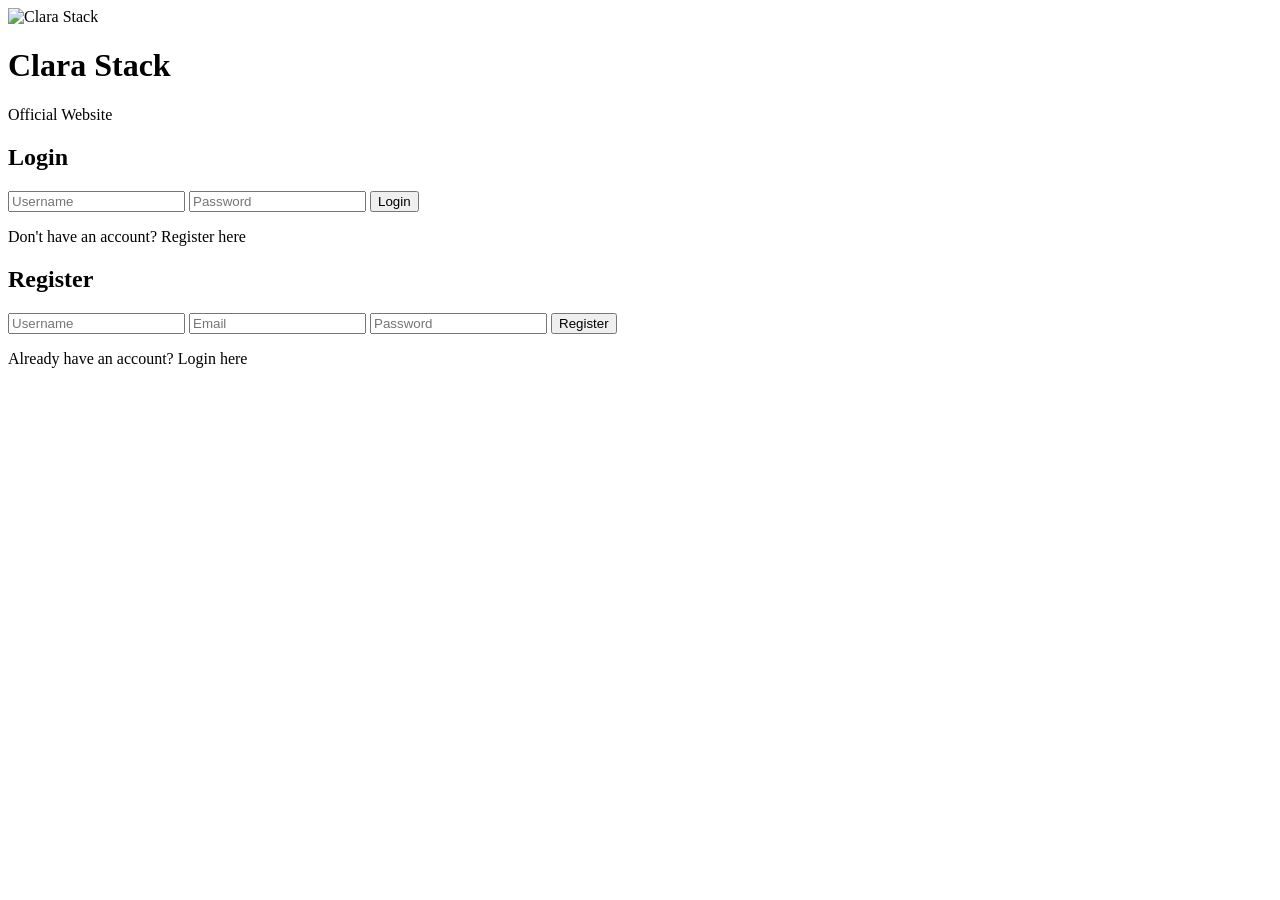
==== commit ff397468: "Update index.html" ====
--- a/index.html
+++ b/index.html
@@ -1,92 +1,60 @@
 <!DOCTYPE html>
-<html lang="pt-BR">
+<html lang="en">
 <head>
     <meta charset="UTF-8">
     <meta name="viewport" content="width=device-width, initial-scale=1.0">
-    <title>Clara Stack - Actress</title>
-    <link rel="stylesheet" href="styles.css">
+    <title>Clara Stack - Official Website</title>
+    <link rel="stylesheet" href="style.css">
 </head>
 <body>
-    <!-- Loading Screen -->
-    <div id="loadingScreen" class="loading-screen">
-        <div class="loading-content">
-            <img src="https://upload.wikimedia.org/wikipedia/commons/thumb/4/4e/It_welcome_to_derry_logo.svg/2560px-It_welcome_to_derry_logo.svg.png" alt="Loading" class="loading-logo">
-            <div class="loading-spinner"></div>
+    <!-- Loader -->
+    <div id="loader" class="loader">
+        <div class="spinner"></div>
+    </div>
+
+    <!-- Login/Register Screen -->
+    <div id="authScreen" class="auth-screen">
+        <div class="auth-container">
+            <img src="https://image.tmdb.org/t/p/w500/yMK3IADqV2oReJMKdkrcEIBxdtu.jpg" alt="Clara Stack" class="auth-logo">
+            <h1>Clara Stack</h1>
+            <p class="auth-subtitle" data-en="Official Website" data-pt="Site Oficial">Official Website</p>
+            
+            <div id="loginForm" class="auth-form active">
+                <h2 data-en="Login" data-pt="Entrar">Login</h2>
+                <input type="text" id="loginUsername" placeholder="Username" data-en-placeholder="Username" data-pt-placeholder="Usuário">
+                <input type="password" id="loginPassword" placeholder="Password" data-en-placeholder="Password" data-pt-placeholder="Senha">
+                <button onclick="login()" data-en="Login" data-pt="Entrar">Login</button>
+                <p class="auth-switch" data-en="Don't have an account?" data-pt="Não tem uma conta?">Don't have an account? <a onclick="switchToRegister()" data-en="Register here" data-pt="Registre-se aqui">Register here</a></p>
+            </div>
+
+            <div id="registerForm" class="auth-form">
+                <h2 data-en="Register" data-pt="Registrar">Register</h2>
+                <input type="text" id="regUsername" placeholder="Username" data-en-placeholder="Username" data-pt-placeholder="Usuário">
+                <input type="email" id="regEmail" placeholder="Email" data-en-placeholder="Email" data-pt-placeholder="Email">
+                <input type="password" id="regPassword" placeholder="Password" data-en-placeholder="Password" data-pt-placeholder="Senha">
+                <button onclick="register()" data-en="Register" data-pt="Registrar">Register</button>
+                <p class="auth-switch" data-en="Already have an account?" data-pt="Já tem uma conta?">Already have an account? <a onclick="switchToLogin()" data-en="Login here" data-pt="Entre aqui">Login here</a></p>
+            </div>
         </div>
     </div>
 
-    <!-- Maintenance Mode -->
-    <div id="maintenanceMode" class="maintenance-mode" style="display: none;">
-        <div class="maintenance-content">
-            <h1 data-pt="Site em Manutenção" data-en="Site Under Maintenance">Site em Manutenção</h1>
-            <p data-pt="Voltaremos em breve!" data-en="We'll be back soon!">Voltaremos em breve!</p>
-            <div class="maintenance-unlock">
-                <input type="password" id="maintenancePassword" placeholder="Admin Password">
-                <button onclick="unlockMaintenance()">Unlock</button>
-            </div>
-        </div>
-    </div>
-
-    <!-- Auth Container -->
-    <div id="authContainer" class="auth-container">
-        <div class="auth-box">
-            <h1>Clara Stack</h1>
-            <img src="https://image.tmdb.org/t/p/w500/yMK3IADqV2oReJMKdkrcEIBxdtu.jpg" alt="Clara Stack" class="auth-image">
-            
-            <!-- Login Form -->
-            <div id="loginForm" class="auth-form">
-                <h2 data-pt="Login" data-en="Login">Login</h2>
-                <input type="text" id="loginUsername" placeholder="Username" required>
-                <input type="password" id="loginPassword" placeholder="Password" required>
-                <button onclick="login()" data-pt="Entrar" data-en="Login">Entrar</button>
-                <p class="auth-switch" data-pt="Não tem conta? " data-en="Don't have an account? ">
-                    Não tem conta? <a href="#" onclick="showRegister()">Registrar</a>
-                </p>
-            </div>
-
-            <!-- Register Form -->
-            <div id="registerForm" class="auth-form" style="display: none;">
-                <h2 data-pt="Registrar" data-en="Register">Registrar</h2>
-                <input type="text" id="registerUsername" placeholder="Username" required>
-                <input type="email" id="registerEmail" placeholder="Email" required>
-                <input type="password" id="registerPassword" placeholder="Password" required>
-                <button onclick="register()" data-pt="Criar Conta" data-en="Create Account">Criar Conta</button>
-                <p class="auth-switch" data-pt="Já tem conta? " data-en="Already have an account? ">
-                    Já tem conta? <a href="#" onclick="showLogin()">Login</a>
-                </p>
-            </div>
-        </div>
-    </div>
-
-    <!-- Main Content -->
-    <div id="mainContent" style="display: none;">
+    <!-- Main Site -->
+    <div id="mainSite" class="main-site" style="display: none;">
         <!-- Navigation -->
         <nav class="navbar">
             <div class="nav-container">
-                <div class="nav-brand">
-                    <img src="https://upload.wikimedia.org/wikipedia/commons/thumb/4/4e/It_welcome_to_derry_logo.svg/2560px-It_welcome_to_derry_logo.svg.png" alt="IT Logo" class="nav-logo">
-                    <h1>Clara Stack</h1>
-                </div>
+                <div class="nav-brand">Clara Stack</div>
                 <div class="nav-links">
-                    <a href="#home" onclick="showSection('home')" data-pt="Início" data-en="Home">Início</a>
-                    <a href="#about" onclick="showSection('about')" data-pt="Sobre" data-en="About">Sobre</a>
-                    <a href="#works" onclick="showSection('works')" data-pt="Trabalhos" data-en="Works">Trabalhos</a>
-                    <a href="#gallery" onclick="showSection('gallery')" data-pt="Galeria" data-en="Gallery">Galeria</a>
-                    <a href="#chat" onclick="showSection('chat')" data-pt="Chat" data-en="Chat">Chat</a>
-                    <a href="#" id="adminNavLink" onclick="openAdminPanel()" style="display: none;" data-pt="Admin" data-en="Admin">Admin</a>
-                </div>
-                <div class="nav-user">
-                    <div class="user-profile" onclick="toggleUserMenu()">
-                        <img id="navUserAvatar" src="https://static.vecteezy.com/system/resources/thumbnails/019/879/186/small/user-icon-on-transparent-background-free-png.png" alt="User">
-                        <span id="navUsername">User</span>
-                        <span id="navVerified" style="display: none;">
-                            <img src="https://cdn-icons-png.flaticon.com/512/7641/7641727.png" alt="Verified" class="verified-badge">
-                        </span>
-                    </div>
-                    <div id="userMenu" class="user-menu">
-                        <a href="#" onclick="showSection('settings')" data-pt="Configurações" data-en="Settings">Configurações</a>
-                        <a href="#" onclick="logout()" data-pt="Sair" data-en="Logout">Sair</a>
-                    </div>
+                    <a href="#home" onclick="showSection('home')" data-en="Home" data-pt="Início">Home</a>
+                    <a href="#about" onclick="showSection('about')" data-en="About" data-pt="Sobre">About</a>
+                    <a href="#gallery" onclick="showSection('gallery')" data-en="Gallery" data-pt="Galeria">Gallery</a>
+                    <a href="#chat" onclick="showSection('chat')" data-en="Chat" data-pt="Chat">Chat</a>
+                    <a href="#settings" onclick="showSection('settings')" data-en="Settings" data-pt="Configurações">Settings</a>
+                    <a href="#" onclick="showAdminPanel()" id="adminLink" style="display: none;" data-en="Admin Panel" data-pt="Painel Admin">Admin Panel</a>
+                </div>
+                <div class="user-profile-nav" onclick="showSection('settings')">
+                    <img id="navProfilePic" src="https://static.vecteezy.com/system/resources/thumbnails/019/879/186/small/user-icon-on-transparent-background-free-png.png" alt="Profile">
+                    <span id="navUsername">User</span>
                 </div>
             </div>
         </nav>
@@ -94,86 +62,47 @@
         <!-- Home Section -->
         <section id="home" class="section active">
             <div class="hero">
-                <div class="hero-content">
-                    <img src="https://image.tmdb.org/t/p/w500/yMK3IADqV2oReJMKdkrcEIBxdtu.jpg" alt="Clara Stack" class="hero-image">
-                    <h1>Clara Stack</h1>
-                    <p class="hero-subtitle" data-pt="Atriz Americana" data-en="American Actress">Atriz Americana</p>
-                    <div class="social-links">
-                        <a href="https://instagram.com/clarastacknyc" target="_blank">
-                            <svg viewBox="0 0 24 24" fill="currentColor"><path d="M12 2.163c3.204 0 3.584.012 4.85.07 3.252.148 4.771 1.691 4.919 4.919.058 1.265.069 1.645.069 4.849 0 3.205-.012 3.584-.069 4.849-.149 3.225-1.664 4.771-4.919 4.919-1.266.058-1.644.07-4.85.07-3.204 0-3.584-.012-4.849-.07-3.26-.149-4.771-1.699-4.919-4.92-.058-1.265-.07-1.644-.07-4.849 0-3.204.013-3.583.07-4.849.149-3.227 1.664-4.771 4.919-4.919 1.266-.057 1.645-.069 4.849-.069zm0-2.163c-3.259 0-3.667.014-4.947.072-4.358.2-6.78 2.618-6.98 6.98-.059 1.281-.073 1.689-.073 4.948 0 3.259.014 3.668.072 4.948.2 4.358 2.618 6.78 6.98 6.98 1.281.058 1.689.072 4.948.072 3.259 0 3.668-.014 4.948-.072 4.354-.2 6.782-2.618 6.979-6.98.059-1.28.073-1.689.073-4.948 0-3.259-.014-3.667-.072-4.947-.196-4.354-2.617-6.78-6.979-6.98-1.281-.059-1.69-.073-4.949-.073z"/><path d="M12 5.838c-3.403 0-6.162 2.759-6.162 6.162s2.759 6.163 6.162 6.163 6.162-2.759 6.162-6.163c0-3.403-2.759-6.162-6.162-6.162zm0 10.162c-2.209 0-4-1.79-4-4 0-2.209 1.791-4 4-4s4 1.791 4 4c0 2.21-1.791 4-4 4zm6.406-11.845c-.796 0-1.441.645-1.441 1.44s.645 1.44 1.441 1.44c.795 0 1.439-.645 1.439-1.44s-.644-1.44-1.439-1.44z"/></svg>
-                        </a>
-                        <a href="https://tiktok.com/@clara.stack" target="_blank">
-                            <svg viewBox="0 0 24 24" fill="currentColor"><path d="M19.59 6.69a4.83 4.83 0 0 1-3.77-4.25V2h-3.45v13.67a2.89 2.89 0 0 1-5.2 1.74 2.89 2.89 0 0 1 2.31-4.64 2.93 2.93 0 0 1 .88.13V9.4a6.84 6.84 0 0 0-1-.05A6.33 6.33 0 0 0 5 20.1a6.34 6.34 0 0 0 10.86-4.43v-7a8.16 8.16 0 0 0 4.77 1.52v-3.4a4.85 4.85 0 0 1-1-.1z"/></svg>
-                        </a>
-                    </div>
-                </div>
-            </div>
-
-            <!-- Featured Work -->
-            <div class="featured-work">
-                <img src="https://upload.wikimedia.org/wikipedia/commons/thumb/4/4e/It_welcome_to_derry_logo.svg/2560px-It_welcome_to_derry_logo.svg.png" alt="IT Welcome to Derry" class="featured-logo">
-                <div class="featured-character">
-                    <img src="https://static.tvtropes.org/pmwiki/pub/images/img_4865_8.jpeg" alt="Lilly Bainbridge">
-                    <div class="featured-info">
-                        <h3 data-pt="Personagem Mais Marcante" data-en="Most Notable Character">Personagem Mais Marcante</h3>
-                        <h2>Lilly Bainbridge</h2>
-                        <p>IT: Welcome to Derry</p>
-                    </div>
-                </div>
-            </div>
-
-            <!-- Posts Section -->
-            <div class="posts-section" id="postsContainer">
-                <h2 data-pt="Últimas Postagens" data-en="Latest Posts">Últimas Postagens</h2>
-                <div id="postsList" class="posts-list"></div>
+                <img src="https://upload.wikimedia.org/wikipedia/commons/thumb/4/4e/It_welcome_to_derry_logo.svg/2560px-It_welcome_to_derry_logo.svg.png" alt="IT Welcome to Derry" class="hero-logo">
+                <img src="https://image.tmdb.org/t/p/w500/yMK3IADqV2oReJMKdkrcEIBxdtu.jpg" alt="Clara Stack" class="hero-image">
+                <h1>Clara Stack</h1>
+                <p class="hero-subtitle" data-en="Actress" data-pt="Atriz">Actress</p>
+                <div class="social-links">
+                    <a href="https://instagram.com/clarastacknyc" target="_blank">Instagram</a>
+                    <a href="https://tiktok.com/@clara.stack" target="_blank">TikTok</a>
+                </div>
             </div>
         </section>
 
         <!-- About Section -->
         <section id="about" class="section">
             <div class="container">
-                <h2 data-pt="Sobre Clara Stack" data-en="About Clara Stack">Sobre Clara Stack</h2>
+                <h2 data-en="About Clara Stack" data-pt="Sobre Clara Stack">About Clara Stack</h2>
                 <div class="about-content">
                     <img src="https://ntvb.tmsimg.com/assets/assets/GNLZZGG002G2JKZ.jpg" alt="Clara Stack">
                     <div class="about-text">
-                        <h3 data-pt="Curiosidades" data-en="Fun Facts">Curiosidades</h3>
-                        <ul>
-                            <li data-pt="Ela começou no teatro, interpretando Matilda no musical Matilda the Musical em Nova York." data-en="She started in theater, playing Matilda in the musical Matilda the Musical in New York.">Ela começou no teatro, interpretando Matilda no musical Matilda the Musical em Nova York.</li>
-                            <li data-pt="Seus pais são Eoin e Amanda Stack, e ela tem uma irmã gêmea chamada Maggie Stack." data-en="Her parents are Eoin and Amanda Stack, and she has a twin sister named Maggie Stack.">Seus pais são Eoin e Amanda Stack, e ela tem uma irmã gêmea chamada Maggie Stack.</li>
-                        </ul>
-                        <img src="https://media.gettyimages.com/id/2242330361/photo/los-angeles-premiere-of-hbo-original-series-it-welcome-to-derry-red-carpet.jpg?s=1024x1024&w=gi&k=20&c=SATqk9OF8uyP8-6xKlIUS4AhKcPg3unpDSieOnkrGrc=" alt="Matilda and Clara Stack" class="about-twin">
-                    </div>
-                </div>
-            </div>
-        </section>
-
-        <!-- Works Section -->
-        <section id="works" class="section">
-            <div class="container">
-                <h2 data-pt="Trabalhos" data-en="Works">Trabalhos</h2>
-                <div class="works-grid">
-                    <div class="work-card">
-                        <img src="https://upload.wikimedia.org/wikipedia/commons/thumb/4/4e/It_welcome_to_derry_logo.svg/2560px-It_welcome_to_derry_logo.svg.png" alt="IT Welcome to Derry">
-                        <h3>IT: Welcome to Derry</h3>
-                        <p data-pt="Série de TV" data-en="TV Series">Série de TV</p>
-                        <span class="work-badge">HBO Max</span>
-                    </div>
-                    <div class="work-card">
-                        <img src="https://static.wikia.nocookie.net/disney/images/0/09/The_Naughty_Nine_Alternative_Poster.jpg" alt="The Naughty Nine">
-                        <h3>The Naughty Nine</h3>
-                        <p data-pt="Filme" data-en="Film">Filme</p>
-                        <span class="work-badge">Disney</span>
-                    </div>
-                    <div class="work-card">
-                        <img src="https://m.media-amazon.com/images/M/MV5BOGU5ZDBlOTAtOTZmYS00MWE0LTg0NzktNDcxZGJhN2FhZmM2XkEyXkFqcGc@._V1_FMjpg_UX1000_.jpg" alt="Hawkeye">
-                        <h3>Hawkeye</h3>
-                        <p data-pt="Minissérie" data-en="Miniseries">Minissérie</p>
-                        <span class="work-badge">Marvel</span>
-                    </div>
-                    <div class="work-card">
-                        <img src="https://m.media-amazon.com/images/M/MV5BYTVhZDkzNjUtMmQ2ZS00Y2MwLWI2YjEtYjFhOTE2NmRiNTU2XkEyXkFqcGc@._V1_FMjpg_UX1000_.jpg" alt="Madam Secretary">
-                        <h3>Madam Secretary</h3>
-                        <p data-pt="Série de TV" data-en="TV Series">Série de TV</p>
+                        <h3 data-en="Known For:" data-pt="Conhecida por:">Known For:</h3>
+                        <div class="filmography">
+                            <div class="film-item">
+                                <img src="https://upload.wikimedia.org/wikipedia/commons/thumb/4/4e/It_welcome_to_derry_logo.svg/2560px-It_welcome_to_derry_logo.svg.png" alt="IT Welcome to Derry">
+                                <h4>IT: Welcome to Derry</h4>
+                                <p data-en="HBO Max Series" data-pt="Série HBO Max">HBO Max Series</p>
+                            </div>
+                            <div class="film-item">
+                                <img src="https://static.wikia.nocookie.net/disney/images/0/09/The_Naughty_Nine_Alternative_Poster.jpg" alt="The Naughty Nine">
+                                <h4>The Naughty Nine</h4>
+                                <p data-en="Disney Film" data-pt="Filme Disney">Disney Film</p>
+                            </div>
+                            <div class="film-item">
+                                <img src="https://m.media-amazon.com/images/M/MV5BOGU5ZDBlOTAtOTZmYS00MWE0LTg0NzktNDcxZGJhN2FhZmM2XkEyXkFqcGc@._V1_FMjpg_UX1000_.jpg" alt="Hawkeye">
+                                <h4>Hawkeye</h4>
+                                <p data-en="Marvel Series" data-pt="Série Marvel">Marvel Series</p>
+                            </div>
+                            <div class="film-item">
+                                <img src="https://m.media-amazon.com/images/M/MV5BYTVhZDkzNjUtMmQ2ZS00Y2MwLWI2YjEtYjFhOTE2NmRiNTU2XkEyXkFqcGc@._V1_FMjpg_UX1000_.jpg" alt="Madam Secretary">
+                                <h4>Madam Secretary</h4>
+                                <p data-en="TV Series" data-pt="Série de TV">TV Series</p>
+                            </div>
+                        </div>
                     </div>
                 </div>
             </div>
@@ -182,24 +111,30 @@
         <!-- Gallery Section -->
         <section id="gallery" class="section">
             <div class="container">
-                <h2 data-pt="Galeria" data-en="Gallery">Galeria</h2>
-                <div class="gallery-grid" id="galleryGrid"></div>
+                <h2 data-en="Gallery" data-pt="Galeria">Gallery</h2>
+                <div id="galleryGrid" class="gallery-grid">
+                    <!-- Gallery items will be loaded here -->
+                </div>
             </div>
         </section>
 
         <!-- Chat Section -->
         <section id="chat" class="section">
             <div class="container">
-                <div class="chat-container">
-                    <div class="chat-header">
-                        <h2 data-pt="Chat Global" data-en="Global Chat">Chat Global</h2>
-                        <div id="chatStatus"></div>
-                    </div>
-                    <div class="chat-messages" id="chatMessages"></div>
-                    <div class="chat-input">
-                        <input type="text" id="chatInput" placeholder="Type a message..." data-pt-placeholder="Digite uma mensagem..." data-en-placeholder="Type a message...">
-                        <button onclick="sendMessage()" data-pt="Enviar" data-en="Send">Enviar</button>
-                    </div>
+                <h2 data-en="Global Chat" data-pt="Chat Global">Global Chat</h2>
+                <div class="chat-status">
+                    <span data-en="Active Users:" data-pt="Usuários Ativos:">Active Users:</span>
+                    <span id="activeUsersCount">0</span>
+                </div>
+                <div id="chatMessages" class="chat-messages">
+                    <!-- Messages will appear here -->
+                </div>
+                <div class="chat-input-container">
+                    <input type="text" id="chatInput" placeholder="Type a message..." data-en-placeholder="Type a message..." data-pt-placeholder="Digite uma mensagem...">
+                    <button onclick="sendMessage()" data-en="Send" data-pt="Enviar">Send</button>
+                </div>
+                <div id="chatLockedNotice" class="chat-locked-notice" style="display: none;">
+                    <p data-en="Chat is locked by administrator" data-pt="Chat bloqueado pelo administrador">Chat is locked by administrator</p>
                 </div>
             </div>
         </section>
@@ -207,158 +142,136 @@
         <!-- Settings Section -->
         <section id="settings" class="section">
             <div class="container">
-                <h2 data-pt="Configurações" data-en="Settings">Configurações</h2>
+                <h2 data-en="Settings" data-pt="Configurações">Settings</h2>
                 <div class="settings-container">
-                    <div class="settings-group">
-                        <h3 data-pt="Perfil" data-en="Profile">Perfil</h3>
-                        <div class="settings-item">
-                            <label data-pt="Foto de Perfil" data-en="Profile Picture">Foto de Perfil</label>
-                            <input type="file" id="profilePicture" accept="image/*" onchange="changeProfilePicture()">
-                            <img id="profilePreview" src="/placeholder.svg" style="display: none; max-width: 100px; margin-top: 10px; border-radius: 50%;">
-                        </div>
-                        <div class="settings-item">
-                            <label data-pt="Nome de Usuário" data-en="Username">Nome de Usuário</label>
-                            <input type="text" id="settingsUsername">
-                        </div>
-                        <div class="settings-item">
-                            <label data-pt="Nova Senha" data-en="New Password">Nova Senha</label>
-                            <input type="password" id="settingsPassword">
-                        </div>
-                        <button onclick="saveSettings()" data-pt="Salvar Alterações" data-en="Save Changes">Salvar Alterações</button>
+                    <div class="settings-profile">
+                        <img id="settingsProfilePic" src="https://static.vecteezy.com/system/resources/thumbnails/019/879/186/small/user-icon-on-transparent-background-free-png.png" alt="Profile">
+                        <h3 id="settingsUsername">Username</h3>
+                        <span id="settingsVerified" class="verified-badge" style="display: none;">
+                            <img src="https://cdn-icons-png.flaticon.com/512/7641/7641727.png" alt="Verified">
+                        </span>
                     </div>
                     
                     <div class="settings-group">
-                        <h3 data-pt="Aparência" data-en="Appearance">Aparência</h3>
-                        <div class="settings-item">
-                            <label data-pt="Tema" data-en="Theme">Tema</label>
-                            <select id="themeSelect" onchange="changeTheme()">
-                                <option value="system" data-pt="Sistema" data-en="System">Sistema</option>
-                                <option value="light" data-pt="Claro" data-en="Light">Claro</option>
-                                <option value="dark" data-pt="Escuro" data-en="Dark">Escuro</option>
-                            </select>
-                        </div>
-                        <div class="settings-item">
-                            <label data-pt="Idioma" data-en="Language">Idioma</label>
-                            <select id="languageSelect" onchange="changeLanguage()">
-                                <option value="auto" data-pt="Automático" data-en="Automatic">Automático</option>
-                                <option value="pt" data-pt="Português" data-en="Portuguese">Português</option>
-                                <option value="en" data-pt="Inglês" data-en="English">Inglês</option>
-                            </select>
-                        </div>
-                    </div>
+                        <h3 data-en="Profile Settings" data-pt="Configurações de Perfil">Profile Settings</h3>
+                        <label data-en="Profile Picture URL:" data-pt="URL da Foto de Perfil:">Profile Picture URL:</label>
+                        <input type="text" id="profilePicInput" placeholder="https://example.com/image.jpg">
+                        <button onclick="updateProfilePic()" data-en="Update Picture" data-pt="Atualizar Foto">Update Picture</button>
+                        
+                        <label data-en="Change Username:" data-pt="Mudar Nome de Usuário:">Change Username:</label>
+                        <input type="text" id="newUsernameInput" placeholder="New Username">
+                        <button onclick="updateUsername()" data-en="Update Username" data-pt="Atualizar Nome">Update Username</button>
+                        
+                        <label data-en="Change Password:" data-pt="Mudar Senha:">Change Password:</label>
+                        <input type="password" id="newPasswordInput" placeholder="New Password">
+                        <button onclick="updatePassword()" data-en="Update Password" data-pt="Atualizar Senha">Update Password</button>
+                    </div>
+
+                    <div class="settings-group">
+                        <h3 data-en="Appearance" data-pt="Aparência">Appearance</h3>
+                        <label data-en="Theme:" data-pt="Tema:">Theme:</label>
+                        <select id="themeSelect" onchange="changeTheme()">
+                            <option value="dark" data-en="Dark" data-pt="Escuro">Dark</option>
+                            <option value="light" data-en="Light" data-pt="Claro">Light</option>
+                            <option value="system" data-en="System" data-pt="Sistema">System</option>
+                        </select>
+                    </div>
+
+                    <div class="settings-group">
+                        <h3 data-en="Language" data-pt="Idioma">Language</h3>
+                        <select id="languageSelect" onchange="changeLanguage()">
+                            <option value="en">English</option>
+                            <option value="pt">Português</option>
+                        </select>
+                    </div>
+
+                    <button onclick="logout()" class="logout-btn" data-en="Logout" data-pt="Sair">Logout</button>
                 </div>
             </div>
         </section>
 
         <!-- Footer -->
-        <footer class="footer">
+        <footer>
             <div class="container">
                 <div class="footer-content">
-                    <div class="footer-section">
-                        <h4>Clara Stack</h4>
-                        <p data-pt="Site oficial da atriz" data-en="Official actress website">Site oficial da atriz</p>
-                    </div>
-                    <div class="footer-section">
-                        <h4 data-pt="Créditos" data-en="Credits">Créditos</h4>
-                        <p data-pt="Site desenvolvido por" data-en="Website developed by">Site desenvolvido por <a href="https://linktr.ee/silva777only" target="_blank">silva777only</a></p>
-                        <p data-pt="Sem custo algum para a atriz" data-en="At no cost to the actress">Sem custo algum para a atriz</p>
-                        <a href="https://portfoliosilva.github.io/portfoliosilva/" target="_blank" data-pt="Ver Portfólio" data-en="View Portfolio">Ver Portfólio</a>
-                    </div>
-                    <div class="footer-section">
-                        <img src="https://upload.wikimedia.org/wikipedia/commons/1/17/HBO_Max_Logo.svg" alt="HBO Max" class="footer-logo">
-                        <p class="copyright-notice" data-pt="As imagens envolvendo a série IT: Welcome to Derry são de propriedade da HBO Max. Para remoção, entre em contato através do portfólio." data-en="Images involving the IT: Welcome to Derry series are property of HBO Max. For removal, contact through the portfolio.">As imagens envolvendo a série IT: Welcome to Derry são de propriedade da HBO Max. Para remoção, entre em contato através do <a href="https://portfoliosilva.github.io/portfoliosilva/" target="_blank">portfólio</a>.</p>
-                    </div>
-                </div>
-                <div class="footer-bottom">
-                    <p>&copy; 2025 Clara Stack. <span data-pt="Todos os direitos reservados." data-en="All rights reserved.">Todos os direitos reservados.</span></p>
-                    <p class="active-users" data-pt="Usuários online: " data-en="Users online: ">Usuários online: <span id="activeUsersCount">0</span></p>
+                    <div class="footer-hbo">
+                        <p data-en="Images from IT: Welcome to Derry are property of" data-pt="Imagens de IT: Welcome to Derry são propriedade da">Images from IT: Welcome to Derry are property of</p>
+                        <p>HBO Max</p>
+                        <p data-en="For removal requests, contact the site owner at:" data-pt="Para solicitar remoção, contate o dono do site em:">For removal requests, contact the site owner at:</p>
+                        <a href="https://portfoliosilva.github.io/portfoliosilva/" target="_blank">portfoliosilva.github.io/portfoliosilva</a>
+                    </div>
+                    <div class="footer-credits">
+                        <p data-en="Website created by" data-pt="Site criado por">Website created by <a href="https://linktr.ee/silva777only" target="_blank">silva777only</a></p>
+                        <p data-en="No cost to the actress" data-pt="Sem custo algum para a atriz">No cost to the actress</p>
+                        <p>&copy; 2025 Clara Stack Official Website. All rights reserved.</p>
+                    </div>
                 </div>
             </div>
         </footer>
     </div>
 
-    <!-- Admin Panel -->
-    <div id="adminPanel" class="admin-panel">
+    <!-- Admin Panel (Separate Window) -->
+    <div id="adminPanel" class="admin-panel" style="display: none;">
         <div class="admin-container">
             <div class="admin-header">
-                <h1 data-pt="Painel Administrativo" data-en="Admin Panel">Painel Administrativo</h1>
-                <button onclick="closeAdminPanel()" class="close-btn">✕</button>
-            </div>
-            
+                <h2 data-en="Admin Panel" data-pt="Painel Administrativo">Admin Panel</h2>
+                <button onclick="closeAdminPanel()" data-en="Close" data-pt="Fechar">Close</button>
+            </div>
+
             <div class="admin-tabs">
-                <button class="admin-tab active" onclick="showAdminTab('users')" data-pt="Usuários" data-en="Users">Usuários</button>
-                <button class="admin-tab" onclick="showAdminTab('posts')" data-pt="Postagens" data-en="Posts">Postagens</button>
-                <button class="admin-tab" onclick="showAdminTab('gallery')" data-pt="Galeria" data-en="Gallery">Galeria</button>
-                <button class="admin-tab" onclick="showAdminTab('chat')" data-pt="Chat" data-en="Chat">Chat</button>
-                <button class="admin-tab" onclick="showAdminTab('settings')" data-pt="Configurações" data-en="Settings">Configurações</button>
-            </div>
-
-            <div class="admin-content">
-                <!-- Users Tab -->
-                <div id="adminUsers" class="admin-tab-content active">
-                    <h2 data-pt="Gerenciar Usuários" data-en="Manage Users">Gerenciar Usuários</h2>
-                    <div class="active-users-list">
-                        <h3 data-pt="Usuários Ativos" data-en="Active Users">Usuários Ativos</h3>
-                        <div id="activeUsersList"></div>
-                    </div>
-                    <div class="all-users-list">
-                        <h3 data-pt="Todos os Usuários Registrados" data-en="All Registered Users">Todos os Usuários Registrados</h3>
-                        <div id="allUsersList"></div>
-                    </div>
-                </div>
-
-                <!-- Posts Tab -->
-                <div id="adminPosts" class="admin-tab-content">
-                    <h2 data-pt="Criar Postagem" data-en="Create Post">Criar Postagem</h2>
-                    <div class="admin-form">
-                        <input type="text" id="postTitle" placeholder="Post Title" data-pt-placeholder="Título da Postagem" data-en-placeholder="Post Title">
-                        <textarea id="postContent" placeholder="Post Content" data-pt-placeholder="Conteúdo da Postagem" data-en-placeholder="Post Content"></textarea>
-                        <input type="file" id="postImage" accept="image/*">
-                        <button onclick="createPost()" data-pt="Publicar" data-en="Publish">Publicar</button>
-                    </div>
-                </div>
-
-                <!-- Gallery Tab -->
-                <div id="adminGallery" class="admin-tab-content">
-                    <h2 data-pt="Adicionar à Galeria" data-en="Add to Gallery">Adicionar à Galeria</h2>
-                    <div class="admin-form">
-                        <input type="file" id="galleryImage" accept="image/*" multiple>
-                        <button onclick="addToGallery()" data-pt="Adicionar Imagens" data-en="Add Images">Adicionar Imagens</button>
-                    </div>
-                </div>
-
-                <!-- Chat Tab -->
-                <div id="adminChat" class="admin-tab-content">
-                    <h2 data-pt="Gerenciar Chat" data-en="Manage Chat">Gerenciar Chat</h2>
-                    <div class="admin-actions">
-                        <div class="admin-action">
-                            <label data-pt="Cooldown (segundos)" data-en="Cooldown (seconds)">Cooldown (segundos)</label>
-                            <input type="number" id="chatCooldown" value="0" min="0">
-                            <button onclick="setChatCooldown()" data-pt="Definir Cooldown" data-en="Set Cooldown">Definir Cooldown</button>
-                        </div>
-                        <button onclick="clearAllMessages()" class="danger-btn" data-pt="Limpar Todas as Mensagens" data-en="Clear All Messages">Limpar Todas as Mensagens</button>
-                        <button onclick="toggleChatLock()" id="chatLockBtn" data-pt="Trancar Chat" data-en="Lock Chat">Trancar Chat</button>
-                    </div>
-                </div>
-
-                <!-- Settings Tab -->
-                <div id="adminSettings" class="admin-tab-content">
-                    <h2 data-pt="Configurações do Site" data-en="Site Settings">Configurações do Site</h2>
-                    <div class="admin-actions">
-                        <button onclick="toggleMaintenance()" id="maintenanceBtn" data-pt="Ativar Modo Manutenção" data-en="Enable Maintenance Mode">Ativar Modo Manutenção</button>
-                        <div class="admin-action">
-                            <label data-pt="Senha de Acesso (Manutenção)" data-en="Access Password (Maintenance)">Senha de Acesso (Manutenção)</label>
-                            <input type="password" id="maintenancePasswordSet" value="admin">
-                            <button onclick="setMaintenancePassword()" data-pt="Definir Senha" data-en="Set Password">Definir Senha</button>
-                        </div>
-                    </div>
-                </div>
+                <button onclick="showAdminTab('users')" class="admin-tab active" data-en="Users" data-pt="Usuários">Users</button>
+                <button onclick="showAdminTab('posts')" class="admin-tab" data-en="Posts" data-pt="Postagens">Posts</button>
+                <button onclick="showAdminTab('gallery')" class="admin-tab" data-en="Gallery" data-pt="Galeria">Gallery</button>
+                <button onclick="showAdminTab('chat')" class="admin-tab" data-en="Chat" data-pt="Chat">Chat</button>
+                <button onclick="showAdminTab('site')" class="admin-tab" data-en="Site Control" data-pt="Controle do Site">Site Control</button>
+            </div>
+
+            <!-- Users Tab -->
+            <div id="adminUsersTab" class="admin-tab-content active">
+                <h3 data-en="Active Users" data-pt="Usuários Ativos">Active Users</h3>
+                <div id="adminActiveUsers" class="admin-users-list"></div>
+                
+                <h3 data-en="All Registered Users" data-pt="Todos os Usuários Registrados">All Registered Users</h3>
+                <div id="adminAllUsers" class="admin-users-list"></div>
+            </div>
+
+            <!-- Posts Tab -->
+            <div id="adminPostsTab" class="admin-tab-content">
+                <h3 data-en="Create Announcement" data-pt="Criar Anúncio">Create Announcement</h3>
+                <textarea id="adminPostContent" placeholder="Write announcement..." data-en-placeholder="Write announcement..." data-pt-placeholder="Escrever anúncio..."></textarea>
+                <button onclick="createAdminPost()" data-en="Post Announcement" data-pt="Publicar Anúncio">Post Announcement</button>
+                
+                <h3 data-en="Recent Announcements" data-pt="Anúncios Recentes">Recent Announcements</h3>
+                <div id="adminPostsList"></div>
+            </div>
+
+            <!-- Gallery Tab -->
+            <div id="adminGalleryTab" class="admin-tab-content">
+                <h3 data-en="Add Image to Gallery" data-pt="Adicionar Imagem à Galeria">Add Image to Gallery</h3>
+                <input type="text" id="adminGalleryUrl" placeholder="Image URL">
+                <input type="text" id="adminGalleryCaption" placeholder="Caption (optional)" data-en-placeholder="Caption (optional)" data-pt-placeholder="Legenda (opcional)">
+                <button onclick="addGalleryImage()" data-en="Add Image" data-pt="Adicionar Imagem">Add Image</button>
+            </div>
+
+            <!-- Chat Tab -->
+            <div id="adminChatTab" class="admin-tab-content">
+                <h3 data-en="Chat Control" data-pt="Controle do Chat">Chat Control</h3>
+                <label data-en="Message Cooldown (seconds):" data-pt="Cooldown de Mensagens (segundos):">Message Cooldown (seconds):</label>
+                <input type="number" id="chatCooldown" value="5" min="0" max="60">
+                <button onclick="updateChatCooldown()" data-en="Update Cooldown" data-pt="Atualizar Cooldown">Update Cooldown</button>
+                
+                <button onclick="toggleChatLock()" id="chatLockBtn" data-en="Lock Chat" data-pt="Trancar Chat">Lock Chat</button>
+                <button onclick="clearAllMessages()" class="danger-btn" data-en="Clear All Messages" data-pt="Limpar Todas as Mensagens">Clear All Messages</button>
+            </div>
+
+            <!-- Site Control Tab -->
+            <div id="adminSiteTab" class="admin-tab-content">
+                <h3 data-en="Site Control" data-pt="Controle do Site">Site Control</h3>
+                <button onclick="shutdownSite()" class="danger-btn" data-en="Shutdown Site" data-pt="Desligar Site">Shutdown Site</button>
+                <p class="admin-note" data-en="Warning: This will put the site in maintenance mode" data-pt="Aviso: Isso colocará o site em modo manutenção">Warning: This will put the site in maintenance mode</p>
             </div>
         </div>
     </div>
-
-    <!-- Notification Container -->
-    <div id="notificationContainer" class="notification-container"></div>
 
     <script src="script.js"></script>
 </body>
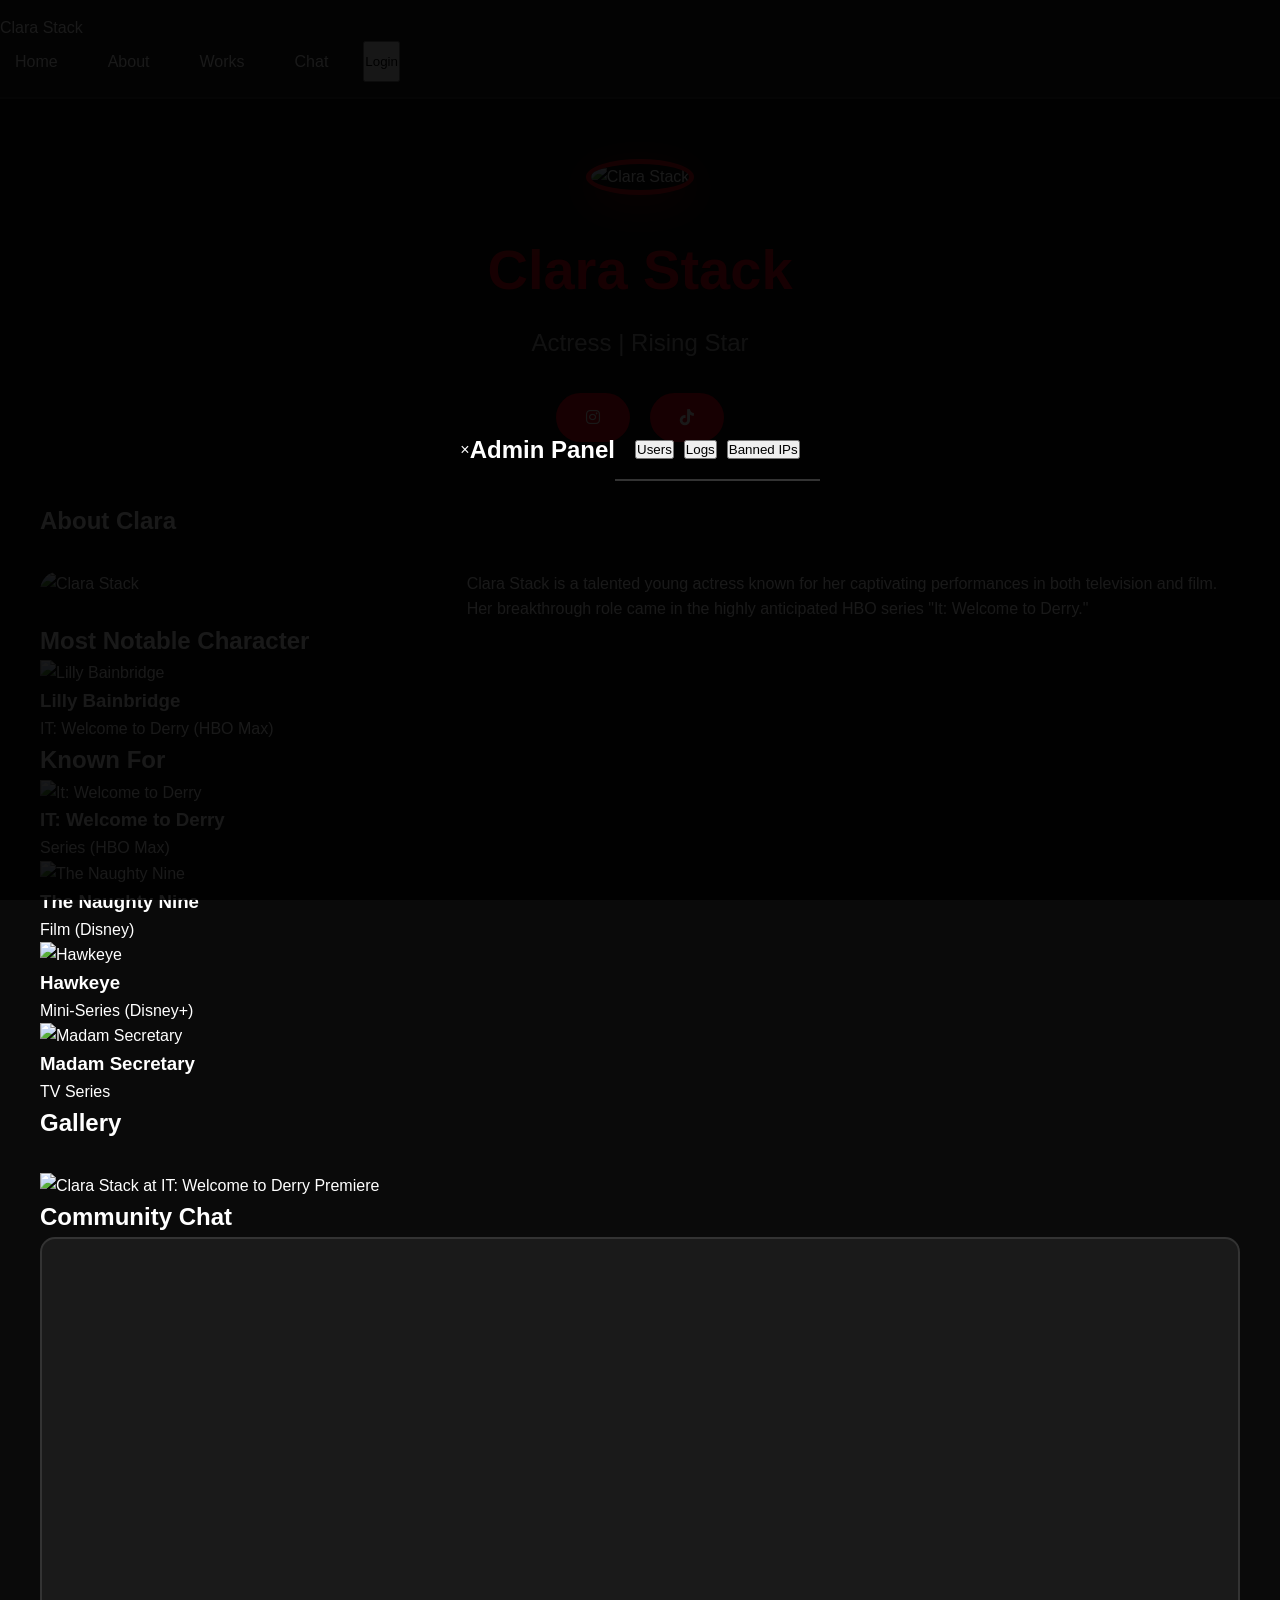
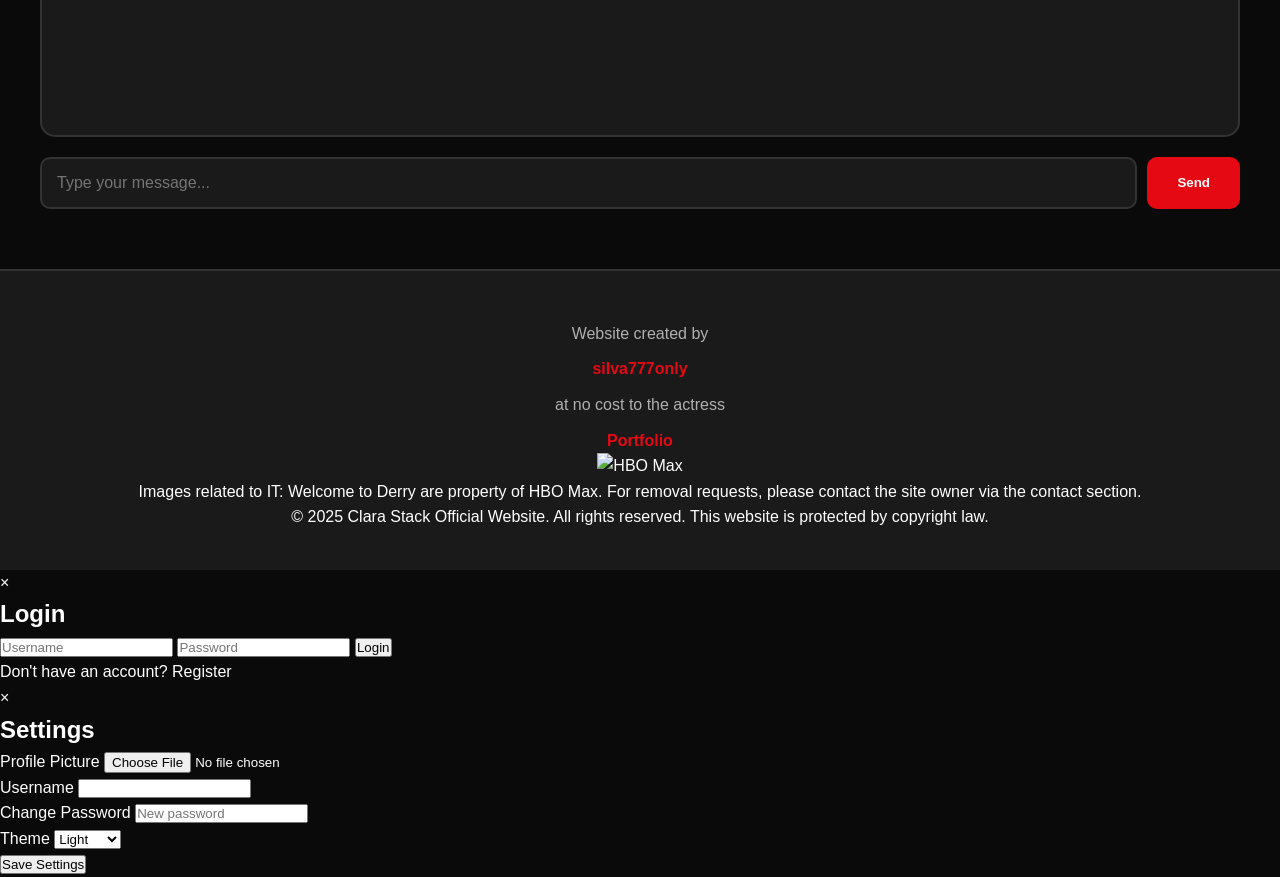
==== commit 6ddae1f2: "Update index.html" ====
--- a/index.html
+++ b/index.html
@@ -4,273 +4,229 @@
     <meta charset="UTF-8">
     <meta name="viewport" content="width=device-width, initial-scale=1.0">
     <title>Clara Stack - Official Website</title>
-    <link rel="stylesheet" href="style.css">
+    <link rel="stylesheet" href="styles.css">
+    <link rel="stylesheet" href="https://cdnjs.cloudflare.com/ajax/libs/font-awesome/6.4.0/css/all.min.css">
 </head>
 <body>
-    <!-- Loader -->
-    <div id="loader" class="loader">
-        <div class="spinner"></div>
-    </div>
-
-    <!-- Login/Register Screen -->
-    <div id="authScreen" class="auth-screen">
-        <div class="auth-container">
-            <img src="https://image.tmdb.org/t/p/w500/yMK3IADqV2oReJMKdkrcEIBxdtu.jpg" alt="Clara Stack" class="auth-logo">
+    <!-- Header -->
+    <header>
+        <nav class="navbar">
+            <div class="logo">Clara Stack</div>
+            <div class="nav-links">
+                <a href="#home" data-en="Home" data-pt="Início">Home</a>
+                <a href="#about" data-en="About" data-pt="Sobre">About</a>
+                <a href="#works" data-en="Works" data-pt="Trabalhos">Works</a>
+                <a href="#chat" data-en="Chat" data-pt="Chat">Chat</a>
+                <button class="btn-login" data-en="Login" data-pt="Entrar">Login</button>
+            </div>
+            <div class="hamburger">
+                <span></span>
+                <span></span>
+                <span></span>
+            </div>
+        </nav>
+    </header>
+
+    <!-- Hero Section -->
+    <section id="home" class="hero">
+        <div class="hero-content">
+            <img src="https://image.tmdb.org/t/p/w500/yMK3IADqV2oReJMKdkrcEIBxdtu.jpg" alt="Clara Stack" class="hero-image">
             <h1>Clara Stack</h1>
-            <p class="auth-subtitle" data-en="Official Website" data-pt="Site Oficial">Official Website</p>
-            
-            <div id="loginForm" class="auth-form active">
-                <h2 data-en="Login" data-pt="Entrar">Login</h2>
-                <input type="text" id="loginUsername" placeholder="Username" data-en-placeholder="Username" data-pt-placeholder="Usuário">
-                <input type="password" id="loginPassword" placeholder="Password" data-en-placeholder="Password" data-pt-placeholder="Senha">
-                <button onclick="login()" data-en="Login" data-pt="Entrar">Login</button>
-                <p class="auth-switch" data-en="Don't have an account?" data-pt="Não tem uma conta?">Don't have an account? <a onclick="switchToRegister()" data-en="Register here" data-pt="Registre-se aqui">Register here</a></p>
-            </div>
-
-            <div id="registerForm" class="auth-form">
-                <h2 data-en="Register" data-pt="Registrar">Register</h2>
+            <p class="hero-subtitle" data-en="Actress | Rising Star" data-pt="Atriz | Estrela em Ascensão">Actress | Rising Star</p>
+            <div class="social-links">
+                <a href="https://www.instagram.com/clarastacknyc" target="_blank"><i class="fab fa-instagram"></i></a>
+                <a href="https://www.tiktok.com/@clara.stack" target="_blank"><i class="fab fa-tiktok"></i></a>
+            </div>
+        </div>
+    </section>
+
+    <!-- About Section -->
+    <section id="about" class="about">
+        <div class="container">
+            <h2 data-en="About Clara" data-pt="Sobre Clara">About Clara</h2>
+            <div class="about-content">
+                <img src="https://ntvb.tmsimg.com/assets/assets/GNLZZGG002G2JKZ.jpg" alt="Clara Stack">
+                <div class="about-text">
+                    <p data-en="Clara Stack is a talented young actress known for her captivating performances in both television and film. Her breakthrough role came in the highly anticipated HBO series 'It: Welcome to Derry.'" data-pt="Clara Stack é uma jovem atriz talentosa conhecida por suas performances cativantes tanto na televisão quanto no cinema. Seu papel de destaque veio na aguardada série da HBO 'It: Welcome to Derry.'">
+                        Clara Stack is a talented young actress known for her captivating performances in both television and film. Her breakthrough role came in the highly anticipated HBO series "It: Welcome to Derry."
+                    </p>
+                </div>
+            </div>
+        </div>
+    </section>
+
+    <!-- Featured Work -->
+    <section class="featured">
+        <div class="container">
+            <h2 data-en="Most Notable Character" data-pt="Personagem Mais Marcante">Most Notable Character</h2>
+            <div class="featured-card">
+                <img src="https://static.tvtropes.org/pmwiki/pub/images/img_4865_8.jpeg" alt="Lilly Bainbridge">
+                <div class="featured-info">
+                    <h3>Lilly Bainbridge</h3>
+                    <p class="featured-show">IT: Welcome to Derry (HBO Max)</p>
+                </div>
+            </div>
+        </div>
+    </section>
+
+    <!-- Works Section -->
+    <section id="works" class="works">
+        <div class="container">
+            <h2 data-en="Known For" data-pt="Conhecida Por">Known For</h2>
+            <div class="works-grid">
+                <div class="work-card">
+                    <img src="https://upload.wikimedia.org/wikipedia/commons/thumb/4/4e/It_welcome_to_derry_logo.svg/2560px-It_welcome_to_derry_logo.svg.png" alt="It: Welcome to Derry">
+                    <h3>IT: Welcome to Derry</h3>
+                    <p class="work-type" data-en="Series (HBO Max)" data-pt="Série (HBO Max)">Series (HBO Max)</p>
+                </div>
+                <div class="work-card">
+                    <img src="https://static.wikia.nocookie.net/disney/images/0/09/The_Naughty_Nine_Alternative_Poster.jpg" alt="The Naughty Nine">
+                    <h3>The Naughty Nine</h3>
+                    <p class="work-type" data-en="Film (Disney)" data-pt="Filme (Disney)">Film (Disney)</p>
+                </div>
+                <div class="work-card">
+                    <img src="https://m.media-amazon.com/images/M/MV5BOGU5ZDBlOTAtOTZmYS00MWE0LTg0NzktNDcxZGJhN2FhZmM2XkEyXkFqcGc@._V1_FMjpg_UX1000_.jpg" alt="Hawkeye">
+                    <h3>Hawkeye</h3>
+                    <p class="work-type" data-en="Mini-Series (Disney+)" data-pt="Minissérie (Disney+)">Mini-Series (Disney+)</p>
+                </div>
+                <div class="work-card">
+                    <img src="https://m.media-amazon.com/images/M/MV5BYTVhZDkzNjUtMmQ2ZS00Y2MwLWI2YjEtYjFhOTE2NmRiNTU2XkEyXkFqcGc@._V1_FMjpg_UX1000_.jpg" alt="Madam Secretary">
+                    <h3>Madam Secretary</h3>
+                    <p class="work-type" data-en="TV Series" data-pt="Série de TV">TV Series</p>
+                </div>
+            </div>
+        </div>
+    </section>
+
+    <!-- Gallery Section -->
+    <section class="gallery">
+        <div class="container">
+            <h2 data-en="Gallery" data-pt="Galeria">Gallery</h2>
+            <div class="gallery-grid">
+                <img src="https://media.gettyimages.com/id/2242330361/photo/los-angeles-premiere-of-hbo-original-series-it-welcome-to-derry-red-carpet.jpg?s=1024x1024&w=gi&k=20&c=SATqk9OF8uyP8-6xKlIUS4AhKcPg3unpDSieOnkrGrc=" alt="Clara Stack at IT: Welcome to Derry Premiere">
+            </div>
+        </div>
+    </section>
+
+    <!-- Chat Section -->
+    <section id="chat" class="chat-section">
+        <div class="container">
+            <h2 data-en="Community Chat" data-pt="Chat da Comunidade">Community Chat</h2>
+            <div class="chat-container">
+                <div id="chatMessages" class="chat-messages"></div>
+                <div class="chat-input-container">
+                    <input type="text" id="chatInput" placeholder="Type your message..." data-en-placeholder="Type your message..." data-pt-placeholder="Digite sua mensagem...">
+                    <button id="sendMessage" data-en="Send" data-pt="Enviar">Send</button>
+                </div>
+            </div>
+        </div>
+    </section>
+
+    <!-- Footer -->
+    <footer>
+        <div class="container">
+            <div class="footer-content">
+                <div class="footer-credits">
+                    <p data-en="Website created by" data-pt="Site criado por">Website created by</p>
+                    <a href="https://linktr.ee/silva777only" target="_blank">silva777only</a>
+                    <p data-en="at no cost to the actress" data-pt="sem custo algum para a atriz">at no cost to the actress</p>
+                    <a href="https://portfoliosilva.github.io/portfoliosilva/" target="_blank" data-en="Portfolio" data-pt="Portfólio">Portfolio</a>
+                </div>
+                <div class="footer-legal">
+                    <img src="https://upload.wikimedia.org/wikipedia/commons/1/17/HBO_Max_Logo.svg" alt="HBO Max" class="hbo-logo">
+                    <p class="copyright-text" data-en="Images related to IT: Welcome to Derry are property of HBO Max. For removal requests, please contact the site owner." data-pt="Imagens que envolvem a série IT: Welcome to Derry são de propriedade da HBO Max. Caso queira a remoção, entrar em contato com o dono do site.">
+                        Images related to IT: Welcome to Derry are property of HBO Max. For removal requests, please contact the site owner via the contact section.
+                    </p>
+                    <p class="copyright">&copy; 2025 Clara Stack Official Website. All rights reserved. This website is protected by copyright law.</p>
+                </div>
+            </div>
+        </div>
+    </footer>
+
+    <!-- Login Modal -->
+    <div id="loginModal" class="modal">
+        <div class="modal-content">
+            <span class="close">&times;</span>
+            <h2 id="modalTitle" data-en="Login" data-pt="Entrar">Login</h2>
+            <div id="loginForm">
+                <input type="text" id="username" placeholder="Username" data-en-placeholder="Username" data-pt-placeholder="Usuário">
+                <input type="password" id="password" placeholder="Password" data-en-placeholder="Password" data-pt-placeholder="Senha">
+                <button id="loginBtn" data-en="Login" data-pt="Entrar">Login</button>
+                <p class="switch-form" data-en="Don't have an account? Register" data-pt="Não tem uma conta? Registre-se">Don't have an account? <span id="switchToRegister">Register</span></p>
+            </div>
+            <div id="registerForm" style="display: none;">
                 <input type="text" id="regUsername" placeholder="Username" data-en-placeholder="Username" data-pt-placeholder="Usuário">
-                <input type="email" id="regEmail" placeholder="Email" data-en-placeholder="Email" data-pt-placeholder="Email">
+                <input type="email" id="regEmail" placeholder="Email" data-en-placeholder="Email" data-pt-placeholder="E-mail">
                 <input type="password" id="regPassword" placeholder="Password" data-en-placeholder="Password" data-pt-placeholder="Senha">
-                <button onclick="register()" data-en="Register" data-pt="Registrar">Register</button>
-                <p class="auth-switch" data-en="Already have an account?" data-pt="Já tem uma conta?">Already have an account? <a onclick="switchToLogin()" data-en="Login here" data-pt="Entre aqui">Login here</a></p>
-            </div>
-        </div>
-    </div>
-
-    <!-- Main Site -->
-    <div id="mainSite" class="main-site" style="display: none;">
-        <!-- Navigation -->
-        <nav class="navbar">
-            <div class="nav-container">
-                <div class="nav-brand">Clara Stack</div>
-                <div class="nav-links">
-                    <a href="#home" onclick="showSection('home')" data-en="Home" data-pt="Início">Home</a>
-                    <a href="#about" onclick="showSection('about')" data-en="About" data-pt="Sobre">About</a>
-                    <a href="#gallery" onclick="showSection('gallery')" data-en="Gallery" data-pt="Galeria">Gallery</a>
-                    <a href="#chat" onclick="showSection('chat')" data-en="Chat" data-pt="Chat">Chat</a>
-                    <a href="#settings" onclick="showSection('settings')" data-en="Settings" data-pt="Configurações">Settings</a>
-                    <a href="#" onclick="showAdminPanel()" id="adminLink" style="display: none;" data-en="Admin Panel" data-pt="Painel Admin">Admin Panel</a>
-                </div>
-                <div class="user-profile-nav" onclick="showSection('settings')">
-                    <img id="navProfilePic" src="https://static.vecteezy.com/system/resources/thumbnails/019/879/186/small/user-icon-on-transparent-background-free-png.png" alt="Profile">
-                    <span id="navUsername">User</span>
-                </div>
-            </div>
-        </nav>
-
-        <!-- Home Section -->
-        <section id="home" class="section active">
-            <div class="hero">
-                <img src="https://upload.wikimedia.org/wikipedia/commons/thumb/4/4e/It_welcome_to_derry_logo.svg/2560px-It_welcome_to_derry_logo.svg.png" alt="IT Welcome to Derry" class="hero-logo">
-                <img src="https://image.tmdb.org/t/p/w500/yMK3IADqV2oReJMKdkrcEIBxdtu.jpg" alt="Clara Stack" class="hero-image">
-                <h1>Clara Stack</h1>
-                <p class="hero-subtitle" data-en="Actress" data-pt="Atriz">Actress</p>
-                <div class="social-links">
-                    <a href="https://instagram.com/clarastacknyc" target="_blank">Instagram</a>
-                    <a href="https://tiktok.com/@clara.stack" target="_blank">TikTok</a>
-                </div>
-            </div>
-        </section>
-
-        <!-- About Section -->
-        <section id="about" class="section">
-            <div class="container">
-                <h2 data-en="About Clara Stack" data-pt="Sobre Clara Stack">About Clara Stack</h2>
-                <div class="about-content">
-                    <img src="https://ntvb.tmsimg.com/assets/assets/GNLZZGG002G2JKZ.jpg" alt="Clara Stack">
-                    <div class="about-text">
-                        <h3 data-en="Known For:" data-pt="Conhecida por:">Known For:</h3>
-                        <div class="filmography">
-                            <div class="film-item">
-                                <img src="https://upload.wikimedia.org/wikipedia/commons/thumb/4/4e/It_welcome_to_derry_logo.svg/2560px-It_welcome_to_derry_logo.svg.png" alt="IT Welcome to Derry">
-                                <h4>IT: Welcome to Derry</h4>
-                                <p data-en="HBO Max Series" data-pt="Série HBO Max">HBO Max Series</p>
-                            </div>
-                            <div class="film-item">
-                                <img src="https://static.wikia.nocookie.net/disney/images/0/09/The_Naughty_Nine_Alternative_Poster.jpg" alt="The Naughty Nine">
-                                <h4>The Naughty Nine</h4>
-                                <p data-en="Disney Film" data-pt="Filme Disney">Disney Film</p>
-                            </div>
-                            <div class="film-item">
-                                <img src="https://m.media-amazon.com/images/M/MV5BOGU5ZDBlOTAtOTZmYS00MWE0LTg0NzktNDcxZGJhN2FhZmM2XkEyXkFqcGc@._V1_FMjpg_UX1000_.jpg" alt="Hawkeye">
-                                <h4>Hawkeye</h4>
-                                <p data-en="Marvel Series" data-pt="Série Marvel">Marvel Series</p>
-                            </div>
-                            <div class="film-item">
-                                <img src="https://m.media-amazon.com/images/M/MV5BYTVhZDkzNjUtMmQ2ZS00Y2MwLWI2YjEtYjFhOTE2NmRiNTU2XkEyXkFqcGc@._V1_FMjpg_UX1000_.jpg" alt="Madam Secretary">
-                                <h4>Madam Secretary</h4>
-                                <p data-en="TV Series" data-pt="Série de TV">TV Series</p>
-                            </div>
-                        </div>
-                    </div>
-                </div>
-            </div>
-        </section>
-
-        <!-- Gallery Section -->
-        <section id="gallery" class="section">
-            <div class="container">
-                <h2 data-en="Gallery" data-pt="Galeria">Gallery</h2>
-                <div id="galleryGrid" class="gallery-grid">
-                    <!-- Gallery items will be loaded here -->
-                </div>
-            </div>
-        </section>
-
-        <!-- Chat Section -->
-        <section id="chat" class="section">
-            <div class="container">
-                <h2 data-en="Global Chat" data-pt="Chat Global">Global Chat</h2>
-                <div class="chat-status">
-                    <span data-en="Active Users:" data-pt="Usuários Ativos:">Active Users:</span>
-                    <span id="activeUsersCount">0</span>
-                </div>
-                <div id="chatMessages" class="chat-messages">
-                    <!-- Messages will appear here -->
-                </div>
-                <div class="chat-input-container">
-                    <input type="text" id="chatInput" placeholder="Type a message..." data-en-placeholder="Type a message..." data-pt-placeholder="Digite uma mensagem...">
-                    <button onclick="sendMessage()" data-en="Send" data-pt="Enviar">Send</button>
-                </div>
-                <div id="chatLockedNotice" class="chat-locked-notice" style="display: none;">
-                    <p data-en="Chat is locked by administrator" data-pt="Chat bloqueado pelo administrador">Chat is locked by administrator</p>
-                </div>
-            </div>
-        </section>
-
-        <!-- Settings Section -->
-        <section id="settings" class="section">
-            <div class="container">
-                <h2 data-en="Settings" data-pt="Configurações">Settings</h2>
-                <div class="settings-container">
-                    <div class="settings-profile">
-                        <img id="settingsProfilePic" src="https://static.vecteezy.com/system/resources/thumbnails/019/879/186/small/user-icon-on-transparent-background-free-png.png" alt="Profile">
-                        <h3 id="settingsUsername">Username</h3>
-                        <span id="settingsVerified" class="verified-badge" style="display: none;">
-                            <img src="https://cdn-icons-png.flaticon.com/512/7641/7641727.png" alt="Verified">
-                        </span>
-                    </div>
-                    
-                    <div class="settings-group">
-                        <h3 data-en="Profile Settings" data-pt="Configurações de Perfil">Profile Settings</h3>
-                        <label data-en="Profile Picture URL:" data-pt="URL da Foto de Perfil:">Profile Picture URL:</label>
-                        <input type="text" id="profilePicInput" placeholder="https://example.com/image.jpg">
-                        <button onclick="updateProfilePic()" data-en="Update Picture" data-pt="Atualizar Foto">Update Picture</button>
-                        
-                        <label data-en="Change Username:" data-pt="Mudar Nome de Usuário:">Change Username:</label>
-                        <input type="text" id="newUsernameInput" placeholder="New Username">
-                        <button onclick="updateUsername()" data-en="Update Username" data-pt="Atualizar Nome">Update Username</button>
-                        
-                        <label data-en="Change Password:" data-pt="Mudar Senha:">Change Password:</label>
-                        <input type="password" id="newPasswordInput" placeholder="New Password">
-                        <button onclick="updatePassword()" data-en="Update Password" data-pt="Atualizar Senha">Update Password</button>
-                    </div>
-
-                    <div class="settings-group">
-                        <h3 data-en="Appearance" data-pt="Aparência">Appearance</h3>
-                        <label data-en="Theme:" data-pt="Tema:">Theme:</label>
-                        <select id="themeSelect" onchange="changeTheme()">
-                            <option value="dark" data-en="Dark" data-pt="Escuro">Dark</option>
-                            <option value="light" data-en="Light" data-pt="Claro">Light</option>
-                            <option value="system" data-en="System" data-pt="Sistema">System</option>
-                        </select>
-                    </div>
-
-                    <div class="settings-group">
-                        <h3 data-en="Language" data-pt="Idioma">Language</h3>
-                        <select id="languageSelect" onchange="changeLanguage()">
-                            <option value="en">English</option>
-                            <option value="pt">Português</option>
-                        </select>
-                    </div>
-
-                    <button onclick="logout()" class="logout-btn" data-en="Logout" data-pt="Sair">Logout</button>
-                </div>
-            </div>
-        </section>
-
-        <!-- Footer -->
-        <footer>
-            <div class="container">
-                <div class="footer-content">
-                    <div class="footer-hbo">
-                        <p data-en="Images from IT: Welcome to Derry are property of" data-pt="Imagens de IT: Welcome to Derry são propriedade da">Images from IT: Welcome to Derry are property of</p>
-                        <p>HBO Max</p>
-                        <p data-en="For removal requests, contact the site owner at:" data-pt="Para solicitar remoção, contate o dono do site em:">For removal requests, contact the site owner at:</p>
-                        <a href="https://portfoliosilva.github.io/portfoliosilva/" target="_blank">portfoliosilva.github.io/portfoliosilva</a>
-                    </div>
-                    <div class="footer-credits">
-                        <p data-en="Website created by" data-pt="Site criado por">Website created by <a href="https://linktr.ee/silva777only" target="_blank">silva777only</a></p>
-                        <p data-en="No cost to the actress" data-pt="Sem custo algum para a atriz">No cost to the actress</p>
-                        <p>&copy; 2025 Clara Stack Official Website. All rights reserved.</p>
-                    </div>
-                </div>
-            </div>
-        </footer>
-    </div>
-
-    <!-- Admin Panel (Separate Window) -->
-    <div id="adminPanel" class="admin-panel" style="display: none;">
-        <div class="admin-container">
-            <div class="admin-header">
-                <h2 data-en="Admin Panel" data-pt="Painel Administrativo">Admin Panel</h2>
-                <button onclick="closeAdminPanel()" data-en="Close" data-pt="Fechar">Close</button>
-            </div>
-
+                <button id="registerBtn" data-en="Register" data-pt="Registrar">Register</button>
+                <p class="switch-form" data-en="Already have an account? Login" data-pt="Já tem uma conta? Entrar">Already have an account? <span id="switchToLogin">Login</span></p>
+            </div>
+        </div>
+    </div>
+
+    <!-- Settings Modal -->
+    <div id="settingsModal" class="modal">
+        <div class="modal-content">
+            <span class="close-settings">&times;</span>
+            <h2 data-en="Settings" data-pt="Configurações">Settings</h2>
+            <div class="settings-content">
+                <div class="setting-item">
+                    <label data-en="Profile Picture" data-pt="Foto de Perfil">Profile Picture</label>
+                    <input type="file" id="profilePicture" accept="image/*">
+                </div>
+                <div class="setting-item">
+                    <label data-en="Username" data-pt="Nome de Usuário">Username</label>
+                    <input type="text" id="settingsUsername">
+                </div>
+                <div class="setting-item">
+                    <label data-en="Change Password" data-pt="Mudar Senha">Change Password</label>
+                    <input type="password" id="settingsPassword" placeholder="New password" data-en-placeholder="New password" data-pt-placeholder="Nova senha">
+                </div>
+                <div class="setting-item">
+                    <label data-en="Theme" data-pt="Tema">Theme</label>
+                    <select id="themeSelector">
+                        <option value="light" data-en="Light" data-pt="Claro">Light</option>
+                        <option value="dark" data-en="Dark" data-pt="Escuro">Dark</option>
+                        <option value="system" data-en="System" data-pt="Sistema">System</option>
+                    </select>
+                </div>
+                <button id="saveSettings" data-en="Save Settings" data-pt="Salvar Configurações">Save Settings</button>
+            </div>
+        </div>
+    </div>
+
+    <!-- Admin Panel Modal -->
+    <div id="adminModal" class="modal">
+        <div class="modal-content admin-panel">
+            <span class="close-admin">&times;</span>
+            <h2 data-en="Admin Panel" data-pt="Painel Administrativo">Admin Panel</h2>
             <div class="admin-tabs">
-                <button onclick="showAdminTab('users')" class="admin-tab active" data-en="Users" data-pt="Usuários">Users</button>
-                <button onclick="showAdminTab('posts')" class="admin-tab" data-en="Posts" data-pt="Postagens">Posts</button>
-                <button onclick="showAdminTab('gallery')" class="admin-tab" data-en="Gallery" data-pt="Galeria">Gallery</button>
-                <button onclick="showAdminTab('chat')" class="admin-tab" data-en="Chat" data-pt="Chat">Chat</button>
-                <button onclick="showAdminTab('site')" class="admin-tab" data-en="Site Control" data-pt="Controle do Site">Site Control</button>
-            </div>
-
-            <!-- Users Tab -->
-            <div id="adminUsersTab" class="admin-tab-content active">
-                <h3 data-en="Active Users" data-pt="Usuários Ativos">Active Users</h3>
-                <div id="adminActiveUsers" class="admin-users-list"></div>
-                
-                <h3 data-en="All Registered Users" data-pt="Todos os Usuários Registrados">All Registered Users</h3>
-                <div id="adminAllUsers" class="admin-users-list"></div>
-            </div>
-
-            <!-- Posts Tab -->
-            <div id="adminPostsTab" class="admin-tab-content">
-                <h3 data-en="Create Announcement" data-pt="Criar Anúncio">Create Announcement</h3>
-                <textarea id="adminPostContent" placeholder="Write announcement..." data-en-placeholder="Write announcement..." data-pt-placeholder="Escrever anúncio..."></textarea>
-                <button onclick="createAdminPost()" data-en="Post Announcement" data-pt="Publicar Anúncio">Post Announcement</button>
-                
-                <h3 data-en="Recent Announcements" data-pt="Anúncios Recentes">Recent Announcements</h3>
-                <div id="adminPostsList"></div>
-            </div>
-
-            <!-- Gallery Tab -->
-            <div id="adminGalleryTab" class="admin-tab-content">
-                <h3 data-en="Add Image to Gallery" data-pt="Adicionar Imagem à Galeria">Add Image to Gallery</h3>
-                <input type="text" id="adminGalleryUrl" placeholder="Image URL">
-                <input type="text" id="adminGalleryCaption" placeholder="Caption (optional)" data-en-placeholder="Caption (optional)" data-pt-placeholder="Legenda (opcional)">
-                <button onclick="addGalleryImage()" data-en="Add Image" data-pt="Adicionar Imagem">Add Image</button>
-            </div>
-
-            <!-- Chat Tab -->
-            <div id="adminChatTab" class="admin-tab-content">
-                <h3 data-en="Chat Control" data-pt="Controle do Chat">Chat Control</h3>
-                <label data-en="Message Cooldown (seconds):" data-pt="Cooldown de Mensagens (segundos):">Message Cooldown (seconds):</label>
-                <input type="number" id="chatCooldown" value="5" min="0" max="60">
-                <button onclick="updateChatCooldown()" data-en="Update Cooldown" data-pt="Atualizar Cooldown">Update Cooldown</button>
-                
-                <button onclick="toggleChatLock()" id="chatLockBtn" data-en="Lock Chat" data-pt="Trancar Chat">Lock Chat</button>
-                <button onclick="clearAllMessages()" class="danger-btn" data-en="Clear All Messages" data-pt="Limpar Todas as Mensagens">Clear All Messages</button>
-            </div>
-
-            <!-- Site Control Tab -->
-            <div id="adminSiteTab" class="admin-tab-content">
-                <h3 data-en="Site Control" data-pt="Controle do Site">Site Control</h3>
-                <button onclick="shutdownSite()" class="danger-btn" data-en="Shutdown Site" data-pt="Desligar Site">Shutdown Site</button>
-                <p class="admin-note" data-en="Warning: This will put the site in maintenance mode" data-pt="Aviso: Isso colocará o site em modo manutenção">Warning: This will put the site in maintenance mode</p>
-            </div>
-        </div>
+                <button class="tab-btn active" data-tab="users" data-en="Users" data-pt="Usuários">Users</button>
+                <button class="tab-btn" data-tab="logs" data-en="Logs" data-pt="Registros">Logs</button>
+                <button class="tab-btn" data-tab="banned" data-en="Banned IPs" data-pt="IPs Banidos">Banned IPs</button>
+            </div>
+            <div id="usersTab" class="tab-content active">
+                <div id="usersList"></div>
+            </div>
+            <div id="logsTab" class="tab-content">
+                <div id="logsList"></div>
+            </div>
+            <div id="bannedTab" class="tab-content">
+                <div id="bannedList"></div>
+            </div>
+        </div>
+    </div>
+
+    <!-- User Menu -->
+    <div id="userMenu" class="user-menu" style="display: none;">
+        <div class="user-info">
+            <img id="userAvatar" src="https://via.placeholder.com/50" alt="Avatar">
+            <span id="userDisplayName"></span>
+            <span id="verifiedBadge" style="display: none;">✓</span>
+        </div>
+        <button id="settingsBtn" data-en="Settings" data-pt="Configurações">Settings</button>
+        <button id="adminBtn" style="display: none;" data-en="Admin Panel" data-pt="Painel Admin">Admin Panel</button>
+        <button id="logoutBtn" data-en="Logout" data-pt="Sair">Logout</button>
     </div>
 
     <script src="script.js"></script>
--- a/styles.css
+++ b/styles.css
@@ -0,0 +1,929 @@
+* {
+  margin: 0;
+  padding: 0;
+  box-sizing: border-box;
+}
+
+:root {
+  --bg-primary: #0a0a0a;
+  --bg-secondary: #1a1a1a;
+  --bg-tertiary: #2a2a2a;
+  --text-primary: #ffffff;
+  --text-secondary: #b0b0b0;
+  --accent: #e50914;
+  --success: #00d084;
+  --danger: #ff4444;
+  --border: #333333;
+}
+
+body {
+  font-family: -apple-system, BlinkMacSystemFont, "Segoe UI", Roboto, Oxygen, Ubuntu, Cantarell, sans-serif;
+  background: var(--bg-primary);
+  color: var(--text-primary);
+  line-height: 1.6;
+  overflow-x: hidden;
+}
+
+body.light-theme {
+  --bg-primary: #ffffff;
+  --bg-secondary: #f5f5f5;
+  --bg-tertiary: #e0e0e0;
+  --text-primary: #000000;
+  --text-secondary: #666666;
+  --border: #dddddd;
+}
+
+/* Loader */
+.loader {
+  position: fixed;
+  top: 0;
+  left: 0;
+  width: 100%;
+  height: 100%;
+  background: var(--bg-primary);
+  display: flex;
+  justify-content: center;
+  align-items: center;
+  z-index: 10000;
+}
+
+.spinner {
+  width: 50px;
+  height: 50px;
+  border: 4px solid var(--border);
+  border-top-color: var(--accent);
+  border-radius: 50%;
+  animation: spin 1s linear infinite;
+}
+
+@keyframes spin {
+  to {
+    transform: rotate(360deg);
+  }
+}
+
+/* Auth Screen */
+.auth-screen {
+  min-height: 100vh;
+  display: flex;
+  justify-content: center;
+  align-items: center;
+  padding: 20px;
+  background: linear-gradient(135deg, var(--bg-primary) 0%, var(--bg-secondary) 100%);
+}
+
+.auth-container {
+  background: var(--bg-secondary);
+  padding: 40px;
+  border-radius: 20px;
+  max-width: 400px;
+  width: 100%;
+  text-align: center;
+  box-shadow: 0 10px 50px rgba(0, 0, 0, 0.5);
+}
+
+.auth-logo {
+  width: 120px;
+  height: 120px;
+  border-radius: 50%;
+  margin-bottom: 20px;
+  object-fit: cover;
+  border: 3px solid var(--accent);
+}
+
+.auth-container h1 {
+  font-size: 2.5em;
+  margin-bottom: 10px;
+  color: var(--accent);
+}
+
+.auth-subtitle {
+  color: var(--text-secondary);
+  margin-bottom: 30px;
+}
+
+.auth-form {
+  display: none;
+}
+
+.auth-form.active {
+  display: block;
+}
+
+.auth-form h2 {
+  margin-bottom: 20px;
+  color: var(--text-primary);
+}
+
+.auth-form input {
+  width: 100%;
+  padding: 15px;
+  margin-bottom: 15px;
+  border: 2px solid var(--border);
+  border-radius: 10px;
+  background: var(--bg-tertiary);
+  color: var(--text-primary);
+  font-size: 16px;
+  transition: border 0.3s;
+}
+
+.auth-form input:focus {
+  outline: none;
+  border-color: var(--accent);
+}
+
+.auth-form button {
+  width: 100%;
+  padding: 15px;
+  background: var(--accent);
+  color: white;
+  border: none;
+  border-radius: 10px;
+  font-size: 16px;
+  font-weight: bold;
+  cursor: pointer;
+  transition: transform 0.2s, background 0.3s;
+}
+
+.auth-form button:hover {
+  transform: scale(1.02);
+  background: #b30710;
+}
+
+.auth-switch {
+  margin-top: 20px;
+  color: var(--text-secondary);
+}
+
+.auth-switch a {
+  color: var(--accent);
+  cursor: pointer;
+  text-decoration: underline;
+}
+
+/* Navigation */
+.navbar {
+  background: var(--bg-secondary);
+  padding: 15px 0;
+  position: sticky;
+  top: 0;
+  z-index: 1000;
+  border-bottom: 2px solid var(--border);
+  box-shadow: 0 2px 10px rgba(0, 0, 0, 0.3);
+}
+
+.nav-container {
+  max-width: 1200px;
+  margin: 0 auto;
+  display: flex;
+  justify-content: space-between;
+  align-items: center;
+  padding: 0 20px;
+  flex-wrap: wrap;
+}
+
+.nav-brand {
+  font-size: 1.8em;
+  font-weight: bold;
+  color: var(--accent);
+}
+
+.nav-links {
+  display: flex;
+  gap: 20px;
+  flex-wrap: wrap;
+}
+
+.nav-links a {
+  color: var(--text-primary);
+  text-decoration: none;
+  padding: 8px 15px;
+  border-radius: 5px;
+  transition: background 0.3s;
+}
+
+.nav-links a:hover {
+  background: var(--bg-tertiary);
+}
+
+.user-profile-nav {
+  display: flex;
+  align-items: center;
+  gap: 10px;
+  cursor: pointer;
+  padding: 8px 15px;
+  border-radius: 10px;
+  transition: background 0.3s;
+}
+
+.user-profile-nav:hover {
+  background: var(--bg-tertiary);
+}
+
+.user-profile-nav img {
+  width: 35px;
+  height: 35px;
+  border-radius: 50%;
+  object-fit: cover;
+  border: 2px solid var(--accent);
+}
+
+/* Sections */
+.section {
+  display: none;
+  padding: 60px 20px;
+  min-height: calc(100vh - 200px);
+}
+
+.section.active {
+  display: block;
+}
+
+.container {
+  max-width: 1200px;
+  margin: 0 auto;
+}
+
+/* Hero */
+.hero {
+  text-align: center;
+  padding: 60px 20px;
+}
+
+.hero-logo {
+  max-width: 600px;
+  width: 100%;
+  margin-bottom: 40px;
+  filter: drop-shadow(0 5px 20px rgba(229, 9, 20, 0.5));
+}
+
+.hero-image {
+  width: 300px;
+  height: 300px;
+  border-radius: 50%;
+  object-fit: cover;
+  margin-bottom: 30px;
+  border: 5px solid var(--accent);
+  box-shadow: 0 10px 40px rgba(229, 9, 20, 0.4);
+}
+
+.hero h1 {
+  font-size: 3.5em;
+  margin-bottom: 10px;
+  color: var(--accent);
+}
+
+.hero-subtitle {
+  font-size: 1.5em;
+  color: var(--text-secondary);
+  margin-bottom: 30px;
+}
+
+.social-links {
+  display: flex;
+  justify-content: center;
+  gap: 20px;
+  flex-wrap: wrap;
+}
+
+.social-links a {
+  padding: 12px 30px;
+  background: var(--accent);
+  color: white;
+  text-decoration: none;
+  border-radius: 25px;
+  font-weight: bold;
+  transition: transform 0.2s, box-shadow 0.3s;
+}
+
+.social-links a:hover {
+  transform: translateY(-3px);
+  box-shadow: 0 5px 20px rgba(229, 9, 20, 0.5);
+}
+
+/* About */
+.about-content {
+  display: grid;
+  grid-template-columns: 1fr 2fr;
+  gap: 40px;
+  margin-top: 30px;
+}
+
+.about-content > img {
+  width: 100%;
+  border-radius: 20px;
+  box-shadow: 0 10px 30px rgba(0, 0, 0, 0.5);
+}
+
+.about-text h3 {
+  font-size: 2em;
+  margin-bottom: 20px;
+  color: var(--accent);
+}
+
+.filmography {
+  display: grid;
+  grid-template-columns: repeat(auto-fill, minmax(200px, 1fr));
+  gap: 20px;
+}
+
+.film-item {
+  background: var(--bg-secondary);
+  padding: 20px;
+  border-radius: 15px;
+  text-align: center;
+  transition: transform 0.3s, box-shadow 0.3s;
+}
+
+.film-item:hover {
+  transform: translateY(-5px);
+  box-shadow: 0 10px 30px rgba(229, 9, 20, 0.3);
+}
+
+.film-item img {
+  width: 100%;
+  height: 250px;
+  object-fit: cover;
+  border-radius: 10px;
+  margin-bottom: 15px;
+}
+
+.film-item h4 {
+  color: var(--text-primary);
+  margin-bottom: 5px;
+}
+
+.film-item p {
+  color: var(--text-secondary);
+  font-size: 0.9em;
+}
+
+/* Gallery */
+.gallery-grid {
+  display: grid;
+  grid-template-columns: repeat(auto-fill, minmax(300px, 1fr));
+  gap: 20px;
+  margin-top: 30px;
+}
+
+.gallery-item {
+  position: relative;
+  border-radius: 15px;
+  overflow: hidden;
+  box-shadow: 0 5px 20px rgba(0, 0, 0, 0.5);
+  transition: transform 0.3s;
+}
+
+.gallery-item:hover {
+  transform: scale(1.05);
+}
+
+.gallery-item img {
+  width: 100%;
+  height: 300px;
+  object-fit: cover;
+  display: block;
+}
+
+.gallery-caption {
+  position: absolute;
+  bottom: 0;
+  left: 0;
+  right: 0;
+  background: linear-gradient(transparent, rgba(0, 0, 0, 0.9));
+  color: white;
+  padding: 20px;
+  font-size: 0.9em;
+}
+
+/* Chat */
+.chat-status {
+  background: var(--bg-secondary);
+  padding: 15px;
+  border-radius: 10px;
+  margin-bottom: 20px;
+  display: flex;
+  justify-content: space-between;
+  align-items: center;
+}
+
+.chat-messages {
+  background: var(--bg-secondary);
+  border-radius: 15px;
+  padding: 20px;
+  height: 500px;
+  overflow-y: auto;
+  margin-bottom: 20px;
+  border: 2px solid var(--border);
+}
+
+.chat-message {
+  background: var(--bg-tertiary);
+  padding: 15px;
+  border-radius: 10px;
+  margin-bottom: 15px;
+  word-wrap: break-word;
+}
+
+.chat-message-header {
+  display: flex;
+  align-items: center;
+  gap: 10px;
+  margin-bottom: 8px;
+}
+
+.chat-message-user {
+  font-weight: bold;
+  color: var(--accent);
+}
+
+.chat-message-user.admin {
+  color: #ff0000;
+}
+
+.admin-badge {
+  width: 18px;
+  height: 18px;
+}
+
+.verified-badge {
+  display: inline-flex;
+  align-items: center;
+}
+
+.verified-badge img {
+  width: 18px;
+  height: 18px;
+}
+
+.chat-message-time {
+  font-size: 0.8em;
+  color: var(--text-secondary);
+}
+
+.chat-message-content {
+  color: var(--text-primary);
+}
+
+.chat-input-container {
+  display: flex;
+  gap: 10px;
+}
+
+.chat-input-container input {
+  flex: 1;
+  padding: 15px;
+  border: 2px solid var(--border);
+  border-radius: 10px;
+  background: var(--bg-secondary);
+  color: var(--text-primary);
+  font-size: 16px;
+}
+
+.chat-input-container input:focus {
+  outline: none;
+  border-color: var(--accent);
+}
+
+.chat-input-container button {
+  padding: 15px 30px;
+  background: var(--accent);
+  color: white;
+  border: none;
+  border-radius: 10px;
+  font-weight: bold;
+  cursor: pointer;
+  transition: background 0.3s;
+}
+
+.chat-input-container button:hover {
+  background: #b30710;
+}
+
+.chat-locked-notice {
+  background: var(--danger);
+  color: white;
+  padding: 15px;
+  border-radius: 10px;
+  text-align: center;
+  margin-top: 20px;
+}
+
+/* Settings */
+.settings-container {
+  max-width: 600px;
+  margin: 30px auto;
+}
+
+.settings-profile {
+  text-align: center;
+  padding: 30px;
+  background: var(--bg-secondary);
+  border-radius: 15px;
+  margin-bottom: 30px;
+}
+
+.settings-profile img {
+  width: 150px;
+  height: 150px;
+  border-radius: 50%;
+  object-fit: cover;
+  margin-bottom: 20px;
+  border: 4px solid var(--accent);
+}
+
+.settings-profile h3 {
+  font-size: 2em;
+  color: var(--text-primary);
+}
+
+.settings-group {
+  background: var(--bg-secondary);
+  padding: 25px;
+  border-radius: 15px;
+  margin-bottom: 20px;
+}
+
+.settings-group h3 {
+  margin-bottom: 20px;
+  color: var(--accent);
+}
+
+.settings-group label {
+  display: block;
+  margin-bottom: 8px;
+  color: var(--text-secondary);
+}
+
+.settings-group input,
+.settings-group select {
+  width: 100%;
+  padding: 12px;
+  margin-bottom: 15px;
+  border: 2px solid var(--border);
+  border-radius: 8px;
+  background: var(--bg-tertiary);
+  color: var(--text-primary);
+  font-size: 16px;
+}
+
+.settings-group input:focus,
+.settings-group select:focus {
+  outline: none;
+  border-color: var(--accent);
+}
+
+.settings-group button {
+  width: 100%;
+  padding: 12px;
+  background: var(--accent);
+  color: white;
+  border: none;
+  border-radius: 8px;
+  font-weight: bold;
+  cursor: pointer;
+  margin-bottom: 10px;
+  transition: background 0.3s;
+}
+
+.settings-group button:hover {
+  background: #b30710;
+}
+
+.logout-btn {
+  width: 100%;
+  padding: 15px;
+  background: var(--danger);
+  color: white;
+  border: none;
+  border-radius: 10px;
+  font-weight: bold;
+  cursor: pointer;
+  transition: background 0.3s;
+}
+
+.logout-btn:hover {
+  background: #cc0000;
+}
+
+/* Admin Panel */
+.admin-panel {
+  position: fixed;
+  top: 0;
+  left: 0;
+  width: 100%;
+  height: 100%;
+  background: rgba(0, 0, 0, 0.9);
+  z-index: 9999;
+  display: flex;
+  justify-content: center;
+  align-items: center;
+  padding: 20px;
+  overflow-y: auto;
+}
+
+.admin-container {
+  background: var(--bg-secondary);
+  border-radius: 20px;
+  max-width: 900px;
+  width: 100%;
+  max-height: 90vh;
+  overflow-y: auto;
+  box-shadow: 0 10px 50px rgba(0, 0, 0, 0.8);
+}
+
+.admin-header {
+  display: flex;
+  justify-content: space-between;
+  align-items: center;
+  padding: 25px;
+  border-bottom: 2px solid var(--border);
+  position: sticky;
+  top: 0;
+  background: var(--bg-secondary);
+  z-index: 10;
+}
+
+.admin-header h2 {
+  color: var(--accent);
+}
+
+.admin-header button {
+  padding: 10px 20px;
+  background: var(--danger);
+  color: white;
+  border: none;
+  border-radius: 8px;
+  cursor: pointer;
+  font-weight: bold;
+}
+
+.admin-tabs {
+  display: flex;
+  gap: 10px;
+  padding: 20px;
+  border-bottom: 2px solid var(--border);
+  flex-wrap: wrap;
+}
+
+.admin-tab {
+  padding: 10px 20px;
+  background: var(--bg-tertiary);
+  color: var(--text-primary);
+  border: none;
+  border-radius: 8px;
+  cursor: pointer;
+  transition: background 0.3s;
+}
+
+.admin-tab:hover {
+  background: var(--accent);
+}
+
+.admin-tab.active {
+  background: var(--accent);
+}
+
+.admin-tab-content {
+  display: none;
+  padding: 25px;
+}
+
+.admin-tab-content.active {
+  display: block;
+}
+
+.admin-tab-content h3 {
+  color: var(--accent);
+  margin-bottom: 20px;
+}
+
+.admin-users-list {
+  display: grid;
+  gap: 15px;
+  margin-bottom: 30px;
+}
+
+.admin-user-item {
+  background: var(--bg-tertiary);
+  padding: 20px;
+  border-radius: 10px;
+  display: flex;
+  justify-content: space-between;
+  align-items: center;
+  flex-wrap: wrap;
+  gap: 10px;
+}
+
+.admin-user-info {
+  display: flex;
+  align-items: center;
+  gap: 15px;
+}
+
+.admin-user-info img {
+  width: 50px;
+  height: 50px;
+  border-radius: 50%;
+  object-fit: cover;
+}
+
+.admin-user-actions {
+  display: flex;
+  gap: 10px;
+  flex-wrap: wrap;
+}
+
+.admin-user-actions button {
+  padding: 8px 15px;
+  border: none;
+  border-radius: 5px;
+  cursor: pointer;
+  font-size: 14px;
+  font-weight: bold;
+  transition: transform 0.2s;
+}
+
+.admin-user-actions button:hover {
+  transform: scale(1.05);
+}
+
+.verify-btn {
+  background: var(--success);
+  color: white;
+}
+
+.unverify-btn {
+  background: #ffa500;
+  color: white;
+}
+
+.ban-btn {
+  background: var(--danger);
+  color: white;
+}
+
+.make-admin-btn {
+  background: #9c27b0;
+  color: white;
+}
+
+.admin-tab-content textarea {
+  width: 100%;
+  min-height: 120px;
+  padding: 15px;
+  border: 2px solid var(--border);
+  border-radius: 10px;
+  background: var(--bg-tertiary);
+  color: var(--text-primary);
+  font-size: 16px;
+  margin-bottom: 15px;
+  font-family: inherit;
+}
+
+.admin-tab-content input {
+  width: 100%;
+  padding: 12px;
+  margin-bottom: 15px;
+  border: 2px solid var(--border);
+  border-radius: 8px;
+  background: var(--bg-tertiary);
+  color: var(--text-primary);
+  font-size: 16px;
+}
+
+.admin-tab-content button {
+  padding: 12px 25px;
+  background: var(--accent);
+  color: white;
+  border: none;
+  border-radius: 8px;
+  font-weight: bold;
+  cursor: pointer;
+  margin-right: 10px;
+  margin-bottom: 10px;
+  transition: background 0.3s;
+}
+
+.admin-tab-content button:hover {
+  background: #b30710;
+}
+
+.danger-btn {
+  background: var(--danger) !important;
+}
+
+.danger-btn:hover {
+  background: #cc0000 !important;
+}
+
+.admin-note {
+  color: var(--text-secondary);
+  font-size: 0.9em;
+  margin-top: 10px;
+}
+
+/* Footer */
+footer {
+  background: var(--bg-secondary);
+  padding: 40px 20px;
+  margin-top: 60px;
+  border-top: 2px solid var(--border);
+}
+
+.footer-content {
+  max-width: 1200px;
+  margin: 0 auto;
+  text-align: center;
+}
+
+.footer-hbo {
+  margin-bottom: 30px;
+  padding-bottom: 30px;
+  border-bottom: 1px solid var(--border);
+}
+
+.footer-hbo p {
+  color: var(--text-secondary);
+  margin-bottom: 10px;
+}
+
+.footer-hbo a {
+  color: var(--accent);
+  text-decoration: none;
+}
+
+.footer-credits p {
+  color: var(--text-secondary);
+  margin: 10px 0;
+}
+
+.footer-credits a {
+  color: var(--accent);
+  text-decoration: none;
+  font-weight: bold;
+}
+
+/* Responsive */
+@media (max-width: 768px) {
+  .nav-container {
+    flex-direction: column;
+    gap: 15px;
+  }
+
+  .nav-links {
+    justify-content: center;
+  }
+
+  .hero h1 {
+    font-size: 2.5em;
+  }
+
+  .hero-image {
+    width: 200px;
+    height: 200px;
+  }
+
+  .about-content {
+    grid-template-columns: 1fr;
+  }
+
+  .filmography {
+    grid-template-columns: 1fr;
+  }
+
+  .gallery-grid {
+    grid-template-columns: 1fr;
+  }
+
+  .admin-tabs {
+    overflow-x: auto;
+  }
+
+  .admin-user-item {
+    flex-direction: column;
+    align-items: flex-start;
+  }
+}
+
+@media (max-width: 480px) {
+  .auth-container {
+    padding: 25px;
+  }
+
+  .hero h1 {
+    font-size: 2em;
+  }
+
+  .hero-subtitle {
+    font-size: 1.2em;
+  }
+
+  .nav-brand {
+    font-size: 1.5em;
+  }
+
+  .chat-messages {
+    height: 400px;
+  }
+}
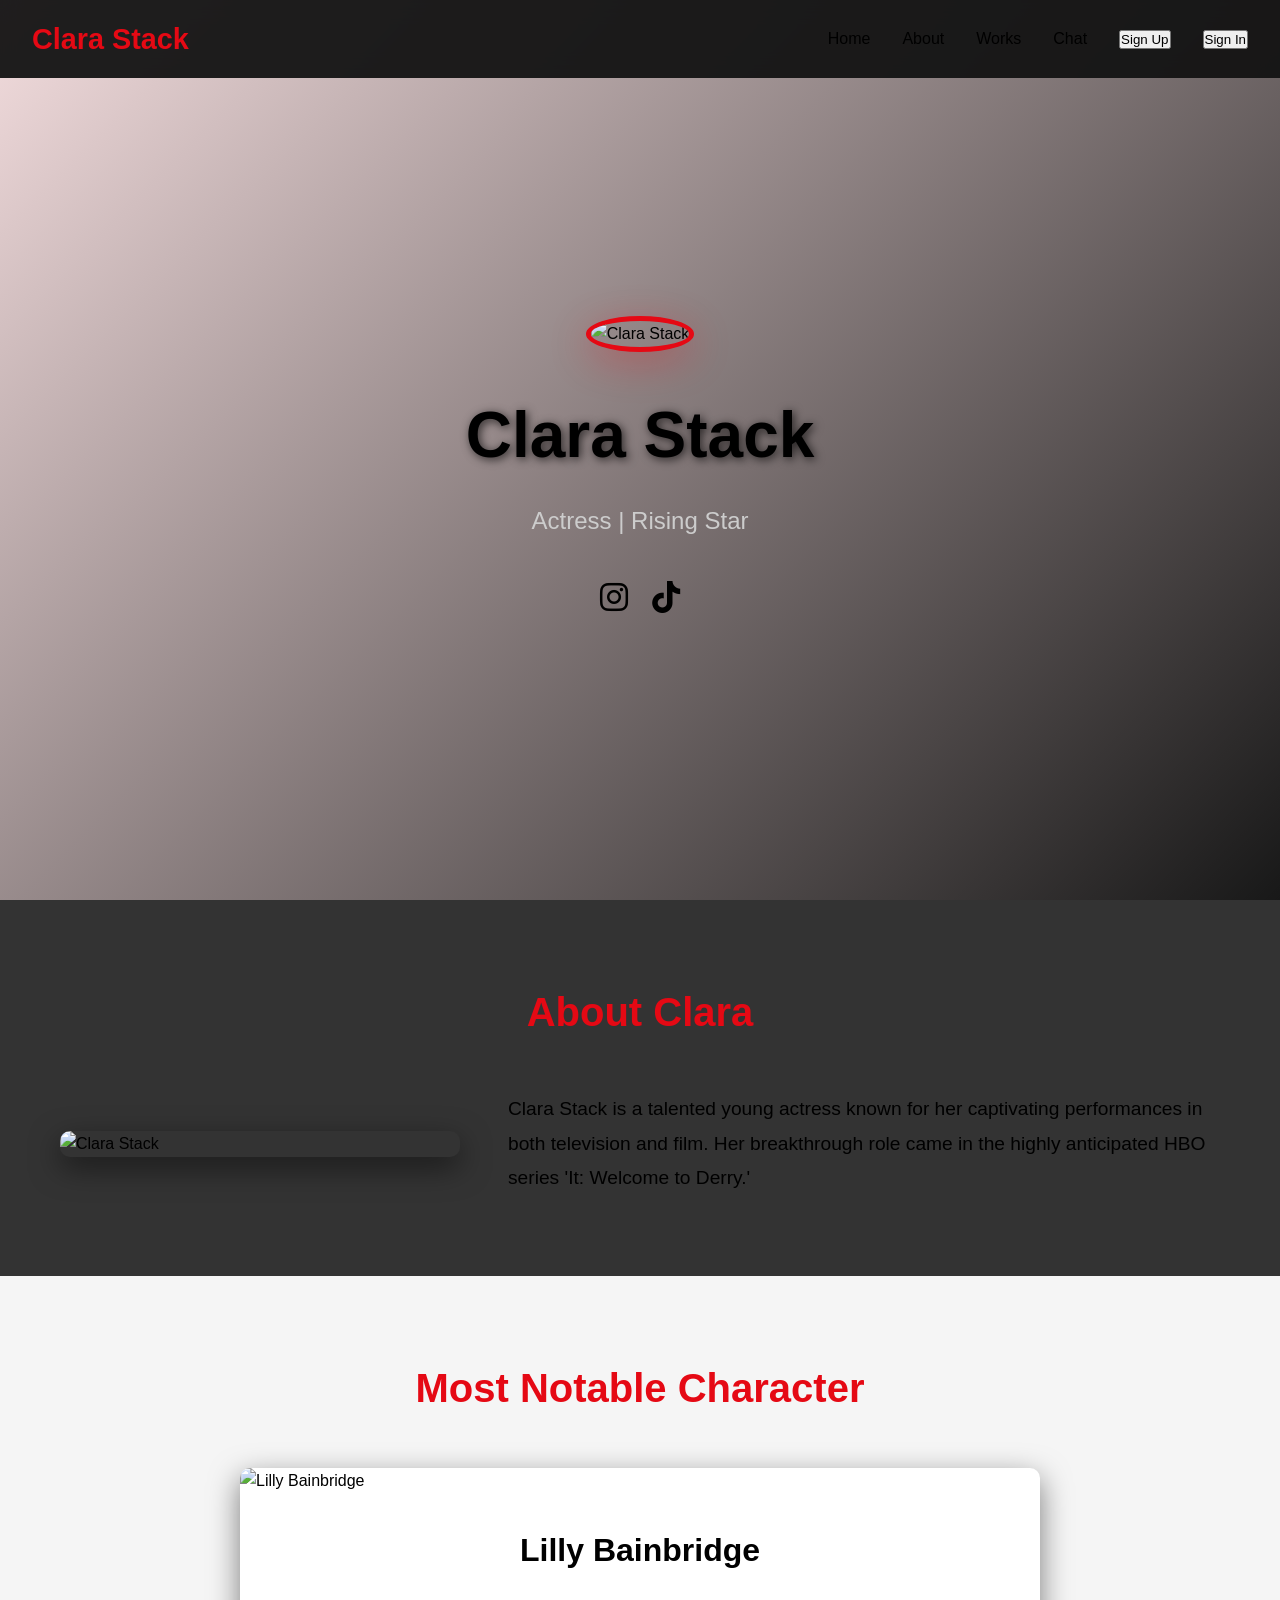
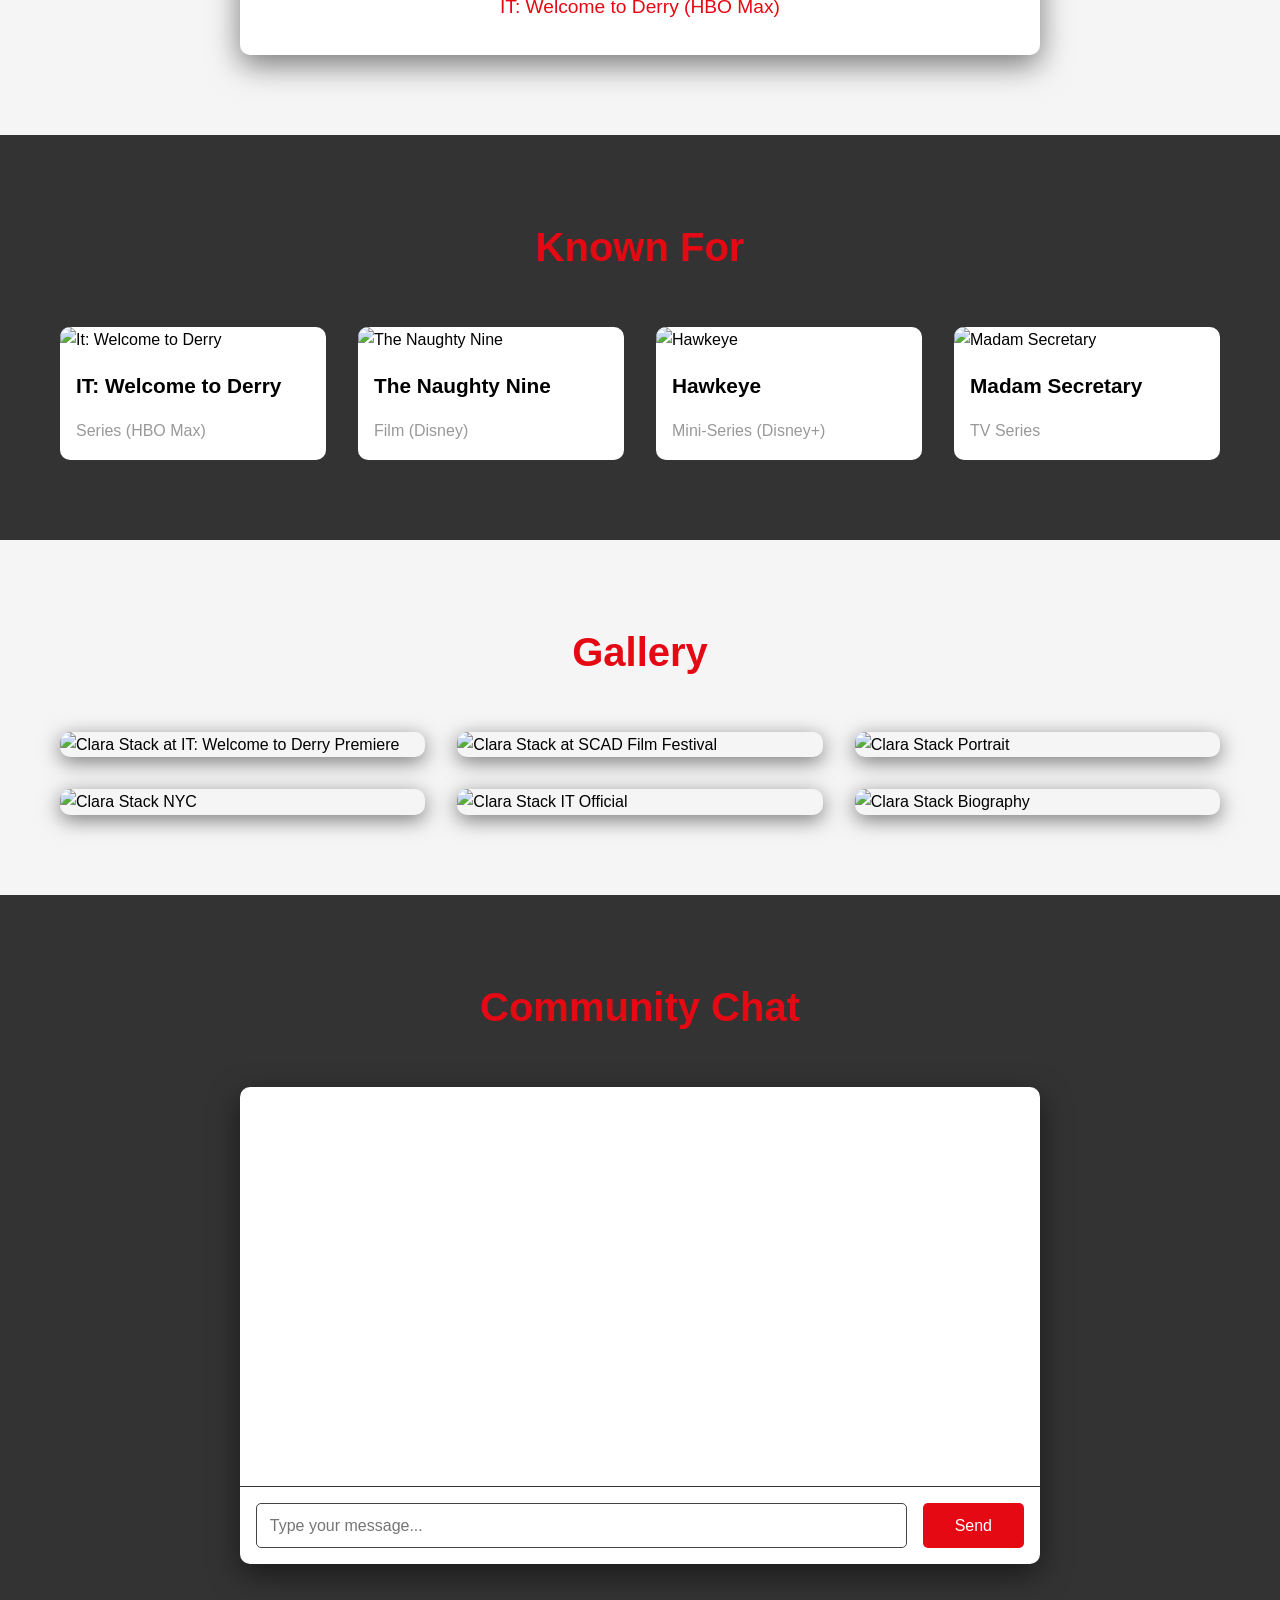
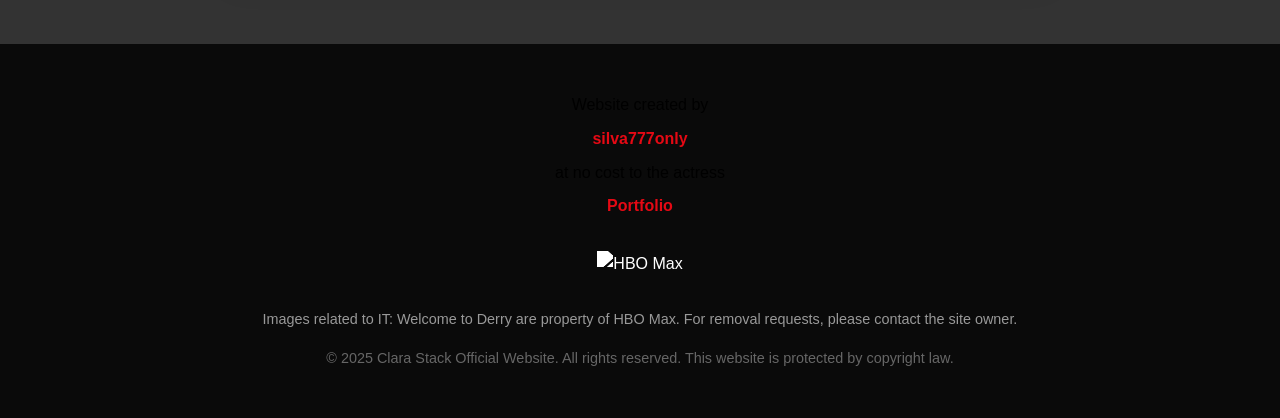
==== commit edc1fe72: "Update index.html" ====
--- a/index.html
+++ b/index.html
@@ -17,7 +17,9 @@
                 <a href="#about" data-en="About" data-pt="Sobre">About</a>
                 <a href="#works" data-en="Works" data-pt="Trabalhos">Works</a>
                 <a href="#chat" data-en="Chat" data-pt="Chat">Chat</a>
-                <button class="btn-login" data-en="Login" data-pt="Entrar">Login</button>
+                <!-- Adding separate Sign-up and Sign-in buttons -->
+                <button class="btn-signup" data-en="Sign Up" data-pt="Registrar">Sign Up</button>
+                <button class="btn-signin" data-en="Sign In" data-pt="Entrar">Sign In</button>
             </div>
             <div class="hamburger">
                 <span></span>
@@ -104,6 +106,12 @@
             <h2 data-en="Gallery" data-pt="Galeria">Gallery</h2>
             <div class="gallery-grid">
                 <img src="https://media.gettyimages.com/id/2242330361/photo/los-angeles-premiere-of-hbo-original-series-it-welcome-to-derry-red-carpet.jpg?s=1024x1024&w=gi&k=20&c=SATqk9OF8uyP8-6xKlIUS4AhKcPg3unpDSieOnkrGrc=" alt="Clara Stack at IT: Welcome to Derry Premiere">
+                <!-- Adding new photos to gallery -->
+                <img src="https://media.gettyimages.com/id/2244400856/photo/savannah-georgia-clara-stack-poses-for-a-portrait-at-the-28th-scad-savannah-film-festival-on.jpg?s=612x612&w=gi&k=20&c=pgtGnhDq6s_4sPwTTTa8_Llhlsfwx3txQ0w6IfkCM90=" alt="Clara Stack at SCAD Film Festival">
+                <img src="https://farhanabhatt.com/wp-content/uploads/2025/12/Clara-Stack.webp" alt="Clara Stack Portrait">
+                <img src="https://i0.wp.com/instyle.mx/wp-content/uploads/2025/11/clara-stack-nyc-1762016300-3756387443944624518-8019051861-1.jpg?resize=768%2C1024&ssl=1" alt="Clara Stack NYC">
+                <img src="https://i0.wp.com/instyle.mx/wp-content/uploads/2025/10/it-official-1761026321-3748082898495780419-3703675311.jpg?resize=770%2C1024&ssl=1" alt="Clara Stack IT Official">
+                <img src="https://farhanabhatt.com/wp-content/uploads/2025/12/Clara-Stack-Biography-1024x576.webp" alt="Clara Stack Biography">
             </div>
         </div>
     </section>
--- a/styles.css
+++ b/styles.css
@@ -5,256 +5,125 @@
 }
 
 :root {
-  --bg-primary: #0a0a0a;
-  --bg-secondary: #1a1a1a;
-  --bg-tertiary: #2a2a2a;
-  --text-primary: #ffffff;
-  --text-secondary: #b0b0b0;
-  --accent: #e50914;
-  --success: #00d084;
-  --danger: #ff4444;
-  --border: #333333;
+  --primary-color: #e50914;
+  --secondary-color: #141414;
+  --text-color: #ffffff;
+  --bg-color: #000000;
+  --card-bg: #1a1a1a;
+  --hover-color: #b20710;
 }
 
 body {
-  font-family: -apple-system, BlinkMacSystemFont, "Segoe UI", Roboto, Oxygen, Ubuntu, Cantarell, sans-serif;
-  background: var(--bg-primary);
-  color: var(--text-primary);
+  font-family: "Segoe UI", Tahoma, Geneva, Verdana, sans-serif;
+  background-color: var(--bg-color);
+  color: var(--text-color);
   line-height: 1.6;
   overflow-x: hidden;
 }
 
+body.dark-theme {
+  --bg-color: #000000;
+  --card-bg: #1a1a1a;
+  --text-color: #ffffff;
+}
+
 body.light-theme {
-  --bg-primary: #ffffff;
-  --bg-secondary: #f5f5f5;
-  --bg-tertiary: #e0e0e0;
-  --text-primary: #000000;
-  --text-secondary: #666666;
-  --border: #dddddd;
-}
-
-/* Loader */
-.loader {
-  position: fixed;
-  top: 0;
-  left: 0;
-  width: 100%;
-  height: 100%;
-  background: var(--bg-primary);
-  display: flex;
-  justify-content: center;
-  align-items: center;
-  z-index: 10000;
-}
-
-.spinner {
-  width: 50px;
-  height: 50px;
-  border: 4px solid var(--border);
-  border-top-color: var(--accent);
-  border-radius: 50%;
-  animation: spin 1s linear infinite;
-}
-
-@keyframes spin {
-  to {
-    transform: rotate(360deg);
-  }
-}
-
-/* Auth Screen */
-.auth-screen {
-  min-height: 100vh;
-  display: flex;
-  justify-content: center;
-  align-items: center;
-  padding: 20px;
-  background: linear-gradient(135deg, var(--bg-primary) 0%, var(--bg-secondary) 100%);
-}
-
-.auth-container {
-  background: var(--bg-secondary);
-  padding: 40px;
-  border-radius: 20px;
-  max-width: 400px;
-  width: 100%;
-  text-align: center;
-  box-shadow: 0 10px 50px rgba(0, 0, 0, 0.5);
-}
-
-.auth-logo {
-  width: 120px;
-  height: 120px;
-  border-radius: 50%;
-  margin-bottom: 20px;
-  object-fit: cover;
-  border: 3px solid var(--accent);
-}
-
-.auth-container h1 {
-  font-size: 2.5em;
-  margin-bottom: 10px;
-  color: var(--accent);
-}
-
-.auth-subtitle {
-  color: var(--text-secondary);
-  margin-bottom: 30px;
-}
-
-.auth-form {
-  display: none;
-}
-
-.auth-form.active {
-  display: block;
-}
-
-.auth-form h2 {
-  margin-bottom: 20px;
-  color: var(--text-primary);
-}
-
-.auth-form input {
-  width: 100%;
-  padding: 15px;
-  margin-bottom: 15px;
-  border: 2px solid var(--border);
-  border-radius: 10px;
-  background: var(--bg-tertiary);
-  color: var(--text-primary);
-  font-size: 16px;
-  transition: border 0.3s;
-}
-
-.auth-form input:focus {
-  outline: none;
-  border-color: var(--accent);
-}
-
-.auth-form button {
-  width: 100%;
-  padding: 15px;
-  background: var(--accent);
-  color: white;
-  border: none;
-  border-radius: 10px;
-  font-size: 16px;
-  font-weight: bold;
-  cursor: pointer;
-  transition: transform 0.2s, background 0.3s;
-}
-
-.auth-form button:hover {
-  transform: scale(1.02);
-  background: #b30710;
-}
-
-.auth-switch {
-  margin-top: 20px;
-  color: var(--text-secondary);
-}
-
-.auth-switch a {
-  color: var(--accent);
-  cursor: pointer;
-  text-decoration: underline;
-}
-
-/* Navigation */
-.navbar {
-  background: var(--bg-secondary);
-  padding: 15px 0;
-  position: sticky;
-  top: 0;
-  z-index: 1000;
-  border-bottom: 2px solid var(--border);
-  box-shadow: 0 2px 10px rgba(0, 0, 0, 0.3);
-}
-
-.nav-container {
-  max-width: 1200px;
-  margin: 0 auto;
-  display: flex;
-  justify-content: space-between;
-  align-items: center;
-  padding: 0 20px;
-  flex-wrap: wrap;
-}
-
-.nav-brand {
-  font-size: 1.8em;
-  font-weight: bold;
-  color: var(--accent);
-}
-
-.nav-links {
-  display: flex;
-  gap: 20px;
-  flex-wrap: wrap;
-}
-
-.nav-links a {
-  color: var(--text-primary);
-  text-decoration: none;
-  padding: 8px 15px;
-  border-radius: 5px;
-  transition: background 0.3s;
-}
-
-.nav-links a:hover {
-  background: var(--bg-tertiary);
-}
-
-.user-profile-nav {
-  display: flex;
-  align-items: center;
-  gap: 10px;
-  cursor: pointer;
-  padding: 8px 15px;
-  border-radius: 10px;
-  transition: background 0.3s;
-}
-
-.user-profile-nav:hover {
-  background: var(--bg-tertiary);
-}
-
-.user-profile-nav img {
-  width: 35px;
-  height: 35px;
-  border-radius: 50%;
-  object-fit: cover;
-  border: 2px solid var(--accent);
-}
-
-/* Sections */
-.section {
-  display: none;
-  padding: 60px 20px;
-  min-height: calc(100vh - 200px);
-}
-
-.section.active {
-  display: block;
+  --bg-color: #f5f5f5;
+  --card-bg: #ffffff;
+  --text-color: #000000;
+  --secondary-color: #333333;
 }
 
 .container {
   max-width: 1200px;
   margin: 0 auto;
-}
-
-/* Hero */
+  padding: 0 20px;
+}
+
+/* Header */
+header {
+  background-color: rgba(20, 20, 20, 0.95);
+  position: fixed;
+  top: 0;
+  width: 100%;
+  z-index: 1000;
+  backdrop-filter: blur(10px);
+}
+
+.navbar {
+  display: flex;
+  justify-content: space-between;
+  align-items: center;
+  padding: 1rem 2rem;
+  max-width: 1400px;
+  margin: 0 auto;
+}
+
+.logo {
+  font-size: 1.8rem;
+  font-weight: bold;
+  color: var(--primary-color);
+}
+
+.nav-links {
+  display: flex;
+  gap: 2rem;
+  align-items: center;
+}
+
+.nav-links a {
+  color: var(--text-color);
+  text-decoration: none;
+  transition: color 0.3s;
+}
+
+.nav-links a:hover {
+  color: var(--primary-color);
+}
+
+.btn-login {
+  background-color: var(--primary-color);
+  color: white;
+  border: none;
+  padding: 0.6rem 1.5rem;
+  border-radius: 4px;
+  cursor: pointer;
+  font-size: 1rem;
+  transition: background-color 0.3s;
+}
+
+.btn-login:hover {
+  background-color: var(--hover-color);
+}
+
+.hamburger {
+  display: none;
+  flex-direction: column;
+  cursor: pointer;
+}
+
+.hamburger span {
+  width: 25px;
+  height: 3px;
+  background-color: var(--text-color);
+  margin: 3px 0;
+  transition: 0.3s;
+}
+
+/* Hero Section */
 .hero {
-  text-align: center;
-  padding: 60px 20px;
-}
-
-.hero-logo {
-  max-width: 600px;
-  width: 100%;
-  margin-bottom: 40px;
-  filter: drop-shadow(0 5px 20px rgba(229, 9, 20, 0.5));
+  padding: 120px 20px 80px;
+  text-align: center;
+  background: linear-gradient(135deg, rgba(229, 9, 20, 0.1) 0%, rgba(0, 0, 0, 0.9) 100%);
+  min-height: 100vh;
+  display: flex;
+  align-items: center;
+  justify-content: center;
+}
+
+.hero-content {
+  max-width: 800px;
+  margin: 0 auto;
 }
 
 .hero-image {
@@ -262,621 +131,580 @@
   height: 300px;
   border-radius: 50%;
   object-fit: cover;
-  margin-bottom: 30px;
-  border: 5px solid var(--accent);
-  box-shadow: 0 10px 40px rgba(229, 9, 20, 0.4);
+  border: 5px solid var(--primary-color);
+  margin-bottom: 2rem;
+  box-shadow: 0 10px 40px rgba(229, 9, 20, 0.3);
 }
 
 .hero h1 {
-  font-size: 3.5em;
-  margin-bottom: 10px;
-  color: var(--accent);
+  font-size: 4rem;
+  margin-bottom: 1rem;
+  text-shadow: 2px 2px 10px rgba(0, 0, 0, 0.7);
 }
 
 .hero-subtitle {
-  font-size: 1.5em;
-  color: var(--text-secondary);
-  margin-bottom: 30px;
+  font-size: 1.5rem;
+  color: #ccc;
+  margin-bottom: 2rem;
 }
 
 .social-links {
   display: flex;
+  gap: 1.5rem;
   justify-content: center;
-  gap: 20px;
+  font-size: 2rem;
+}
+
+.social-links a {
+  color: var(--text-color);
+  transition: color 0.3s, transform 0.3s;
+}
+
+.social-links a:hover {
+  color: var(--primary-color);
+  transform: scale(1.2);
+}
+
+/* About Section */
+.about {
+  padding: 80px 20px;
+  background-color: var(--secondary-color);
+}
+
+.about h2 {
+  text-align: center;
+  font-size: 2.5rem;
+  margin-bottom: 3rem;
+  color: var(--primary-color);
+}
+
+.about-content {
+  display: flex;
+  gap: 3rem;
+  align-items: center;
   flex-wrap: wrap;
 }
 
-.social-links a {
-  padding: 12px 30px;
-  background: var(--accent);
-  color: white;
-  text-decoration: none;
-  border-radius: 25px;
-  font-weight: bold;
-  transition: transform 0.2s, box-shadow 0.3s;
-}
-
-.social-links a:hover {
-  transform: translateY(-3px);
-  box-shadow: 0 5px 20px rgba(229, 9, 20, 0.5);
-}
-
-/* About */
-.about-content {
+.about-content img {
+  width: 400px;
+  height: auto;
+  border-radius: 10px;
+  box-shadow: 0 10px 30px rgba(0, 0, 0, 0.5);
+}
+
+.about-text {
+  flex: 1;
+  min-width: 300px;
+}
+
+.about-text p {
+  font-size: 1.2rem;
+  line-height: 1.8;
+}
+
+/* Featured Section */
+.featured {
+  padding: 80px 20px;
+  background-color: var(--bg-color);
+}
+
+.featured h2 {
+  text-align: center;
+  font-size: 2.5rem;
+  margin-bottom: 3rem;
+  color: var(--primary-color);
+}
+
+.featured-card {
+  max-width: 800px;
+  margin: 0 auto;
+  background-color: var(--card-bg);
+  border-radius: 10px;
+  overflow: hidden;
+  box-shadow: 0 10px 30px rgba(0, 0, 0, 0.5);
+}
+
+.featured-card img {
+  width: 100%;
+  height: auto;
+}
+
+.featured-info {
+  padding: 2rem;
+  text-align: center;
+}
+
+.featured-info h3 {
+  font-size: 2rem;
+  margin-bottom: 1rem;
+}
+
+.featured-show {
+  color: var(--primary-color);
+  font-size: 1.2rem;
+}
+
+/* Works Section */
+.works {
+  padding: 80px 20px;
+  background-color: var(--secondary-color);
+}
+
+.works h2 {
+  text-align: center;
+  font-size: 2.5rem;
+  margin-bottom: 3rem;
+  color: var(--primary-color);
+}
+
+.works-grid {
   display: grid;
-  grid-template-columns: 1fr 2fr;
-  gap: 40px;
-  margin-top: 30px;
-}
-
-.about-content > img {
+  grid-template-columns: repeat(auto-fit, minmax(250px, 1fr));
+  gap: 2rem;
+}
+
+.work-card {
+  background-color: var(--card-bg);
+  border-radius: 10px;
+  overflow: hidden;
+  transition: transform 0.3s, box-shadow 0.3s;
+  cursor: pointer;
+}
+
+.work-card:hover {
+  transform: translateY(-10px);
+  box-shadow: 0 15px 40px rgba(229, 9, 20, 0.4);
+}
+
+.work-card img {
   width: 100%;
-  border-radius: 20px;
-  box-shadow: 0 10px 30px rgba(0, 0, 0, 0.5);
-}
-
-.about-text h3 {
-  font-size: 2em;
-  margin-bottom: 20px;
-  color: var(--accent);
-}
-
-.filmography {
-  display: grid;
-  grid-template-columns: repeat(auto-fill, minmax(200px, 1fr));
-  gap: 20px;
-}
-
-.film-item {
-  background: var(--bg-secondary);
-  padding: 20px;
-  border-radius: 15px;
-  text-align: center;
-  transition: transform 0.3s, box-shadow 0.3s;
-}
-
-.film-item:hover {
-  transform: translateY(-5px);
-  box-shadow: 0 10px 30px rgba(229, 9, 20, 0.3);
-}
-
-.film-item img {
-  width: 100%;
-  height: 250px;
+  height: 350px;
   object-fit: cover;
-  border-radius: 10px;
-  margin-bottom: 15px;
-}
-
-.film-item h4 {
-  color: var(--text-primary);
-  margin-bottom: 5px;
-}
-
-.film-item p {
-  color: var(--text-secondary);
-  font-size: 0.9em;
-}
-
-/* Gallery */
+}
+
+.work-card h3 {
+  padding: 1rem;
+  font-size: 1.3rem;
+}
+
+.work-type {
+  padding: 0 1rem 1rem;
+  color: #999;
+}
+
+/* Gallery Section */
+.gallery {
+  padding: 80px 20px;
+  background-color: var(--bg-color);
+}
+
+.gallery h2 {
+  text-align: center;
+  font-size: 2.5rem;
+  margin-bottom: 3rem;
+  color: var(--primary-color);
+}
+
 .gallery-grid {
   display: grid;
-  grid-template-columns: repeat(auto-fill, minmax(300px, 1fr));
-  gap: 20px;
-  margin-top: 30px;
-}
-
-.gallery-item {
-  position: relative;
-  border-radius: 15px;
+  grid-template-columns: repeat(auto-fit, minmax(300px, 1fr));
+  gap: 2rem;
+}
+
+.gallery-grid img {
+  width: 100%;
+  height: auto;
+  border-radius: 10px;
+  cursor: pointer;
+  transition: transform 0.3s;
+  box-shadow: 0 5px 20px rgba(0, 0, 0, 0.5);
+}
+
+.gallery-grid img:hover {
+  transform: scale(1.05);
+}
+
+/* Chat Section */
+.chat-section {
+  padding: 80px 20px;
+  background-color: var(--secondary-color);
+}
+
+.chat-section h2 {
+  text-align: center;
+  font-size: 2.5rem;
+  margin-bottom: 3rem;
+  color: var(--primary-color);
+}
+
+.chat-container {
+  max-width: 800px;
+  margin: 0 auto;
+  background-color: var(--card-bg);
+  border-radius: 10px;
   overflow: hidden;
-  box-shadow: 0 5px 20px rgba(0, 0, 0, 0.5);
-  transition: transform 0.3s;
-}
-
-.gallery-item:hover {
-  transform: scale(1.05);
-}
-
-.gallery-item img {
-  width: 100%;
-  height: 300px;
-  object-fit: cover;
-  display: block;
-}
-
-.gallery-caption {
-  position: absolute;
-  bottom: 0;
-  left: 0;
-  right: 0;
-  background: linear-gradient(transparent, rgba(0, 0, 0, 0.9));
-  color: white;
-  padding: 20px;
-  font-size: 0.9em;
-}
-
-/* Chat */
-.chat-status {
-  background: var(--bg-secondary);
-  padding: 15px;
-  border-radius: 10px;
-  margin-bottom: 20px;
-  display: flex;
-  justify-content: space-between;
+  box-shadow: 0 10px 30px rgba(0, 0, 0, 0.5);
+}
+
+.chat-messages {
+  height: 400px;
+  overflow-y: auto;
+  padding: 1.5rem;
+  border-bottom: 1px solid #333;
+}
+
+.chat-message {
+  margin-bottom: 1rem;
+  padding: 0.8rem;
+  background-color: rgba(255, 255, 255, 0.05);
+  border-radius: 8px;
+}
+
+.chat-message.verified {
+  background-color: rgba(229, 9, 20, 0.1);
+  border-left: 3px solid var(--primary-color);
+}
+
+.message-header {
+  display: flex;
   align-items: center;
-}
-
-.chat-messages {
-  background: var(--bg-secondary);
-  border-radius: 15px;
-  padding: 20px;
-  height: 500px;
-  overflow-y: auto;
-  margin-bottom: 20px;
-  border: 2px solid var(--border);
-}
-
-.chat-message {
-  background: var(--bg-tertiary);
-  padding: 15px;
-  border-radius: 10px;
-  margin-bottom: 15px;
-  word-wrap: break-word;
-}
-
-.chat-message-header {
-  display: flex;
-  align-items: center;
-  gap: 10px;
-  margin-bottom: 8px;
-}
-
-.chat-message-user {
+  gap: 0.5rem;
+  margin-bottom: 0.5rem;
   font-weight: bold;
-  color: var(--accent);
-}
-
-.chat-message-user.admin {
-  color: #ff0000;
-}
-
-.admin-badge {
-  width: 18px;
-  height: 18px;
 }
 
 .verified-badge {
-  display: inline-flex;
-  align-items: center;
-}
-
-.verified-badge img {
-  width: 18px;
-  height: 18px;
-}
-
-.chat-message-time {
-  font-size: 0.8em;
-  color: var(--text-secondary);
-}
-
-.chat-message-content {
-  color: var(--text-primary);
+  color: var(--primary-color);
+  font-size: 1.2rem;
+}
+
+.message-time {
+  font-size: 0.8rem;
+  color: #999;
+  margin-left: auto;
 }
 
 .chat-input-container {
   display: flex;
-  gap: 10px;
-}
-
-.chat-input-container input {
+  padding: 1rem;
+}
+
+#chatInput {
   flex: 1;
-  padding: 15px;
-  border: 2px solid var(--border);
-  border-radius: 10px;
-  background: var(--bg-secondary);
-  color: var(--text-primary);
-  font-size: 16px;
-}
-
-.chat-input-container input:focus {
-  outline: none;
-  border-color: var(--accent);
-}
-
-.chat-input-container button {
-  padding: 15px 30px;
-  background: var(--accent);
-  color: white;
-  border: none;
-  border-radius: 10px;
-  font-weight: bold;
-  cursor: pointer;
-  transition: background 0.3s;
-}
-
-.chat-input-container button:hover {
-  background: #b30710;
-}
-
-.chat-locked-notice {
-  background: var(--danger);
-  color: white;
-  padding: 15px;
-  border-radius: 10px;
-  text-align: center;
-  margin-top: 20px;
-}
-
-/* Settings */
-.settings-container {
-  max-width: 600px;
-  margin: 30px auto;
-}
-
-.settings-profile {
-  text-align: center;
-  padding: 30px;
-  background: var(--bg-secondary);
-  border-radius: 15px;
-  margin-bottom: 30px;
-}
-
-.settings-profile img {
-  width: 150px;
-  height: 150px;
-  border-radius: 50%;
-  object-fit: cover;
-  margin-bottom: 20px;
-  border: 4px solid var(--accent);
-}
-
-.settings-profile h3 {
-  font-size: 2em;
-  color: var(--text-primary);
-}
-
-.settings-group {
-  background: var(--bg-secondary);
-  padding: 25px;
-  border-radius: 15px;
-  margin-bottom: 20px;
-}
-
-.settings-group h3 {
-  margin-bottom: 20px;
-  color: var(--accent);
-}
-
-.settings-group label {
-  display: block;
-  margin-bottom: 8px;
-  color: var(--text-secondary);
-}
-
-.settings-group input,
-.settings-group select {
-  width: 100%;
-  padding: 12px;
-  margin-bottom: 15px;
-  border: 2px solid var(--border);
-  border-radius: 8px;
-  background: var(--bg-tertiary);
-  color: var(--text-primary);
-  font-size: 16px;
-}
-
-.settings-group input:focus,
-.settings-group select:focus {
-  outline: none;
-  border-color: var(--accent);
-}
-
-.settings-group button {
-  width: 100%;
-  padding: 12px;
-  background: var(--accent);
-  color: white;
-  border: none;
-  border-radius: 8px;
-  font-weight: bold;
-  cursor: pointer;
-  margin-bottom: 10px;
-  transition: background 0.3s;
-}
-
-.settings-group button:hover {
-  background: #b30710;
-}
-
-.logout-btn {
-  width: 100%;
-  padding: 15px;
-  background: var(--danger);
-  color: white;
-  border: none;
-  border-radius: 10px;
-  font-weight: bold;
-  cursor: pointer;
-  transition: background 0.3s;
-}
-
-.logout-btn:hover {
-  background: #cc0000;
-}
-
-/* Admin Panel */
-.admin-panel {
-  position: fixed;
-  top: 0;
-  left: 0;
-  width: 100%;
-  height: 100%;
-  background: rgba(0, 0, 0, 0.9);
-  z-index: 9999;
-  display: flex;
-  justify-content: center;
-  align-items: center;
-  padding: 20px;
-  overflow-y: auto;
-}
-
-.admin-container {
-  background: var(--bg-secondary);
-  border-radius: 20px;
-  max-width: 900px;
-  width: 100%;
-  max-height: 90vh;
-  overflow-y: auto;
-  box-shadow: 0 10px 50px rgba(0, 0, 0, 0.8);
-}
-
-.admin-header {
-  display: flex;
-  justify-content: space-between;
-  align-items: center;
-  padding: 25px;
-  border-bottom: 2px solid var(--border);
-  position: sticky;
-  top: 0;
-  background: var(--bg-secondary);
-  z-index: 10;
-}
-
-.admin-header h2 {
-  color: var(--accent);
-}
-
-.admin-header button {
-  padding: 10px 20px;
-  background: var(--danger);
-  color: white;
-  border: none;
-  border-radius: 8px;
-  cursor: pointer;
-  font-weight: bold;
-}
-
-.admin-tabs {
-  display: flex;
-  gap: 10px;
-  padding: 20px;
-  border-bottom: 2px solid var(--border);
-  flex-wrap: wrap;
-}
-
-.admin-tab {
-  padding: 10px 20px;
-  background: var(--bg-tertiary);
-  color: var(--text-primary);
-  border: none;
-  border-radius: 8px;
-  cursor: pointer;
-  transition: background 0.3s;
-}
-
-.admin-tab:hover {
-  background: var(--accent);
-}
-
-.admin-tab.active {
-  background: var(--accent);
-}
-
-.admin-tab-content {
-  display: none;
-  padding: 25px;
-}
-
-.admin-tab-content.active {
-  display: block;
-}
-
-.admin-tab-content h3 {
-  color: var(--accent);
-  margin-bottom: 20px;
-}
-
-.admin-users-list {
-  display: grid;
-  gap: 15px;
-  margin-bottom: 30px;
-}
-
-.admin-user-item {
-  background: var(--bg-tertiary);
-  padding: 20px;
-  border-radius: 10px;
-  display: flex;
-  justify-content: space-between;
-  align-items: center;
-  flex-wrap: wrap;
-  gap: 10px;
-}
-
-.admin-user-info {
-  display: flex;
-  align-items: center;
-  gap: 15px;
-}
-
-.admin-user-info img {
-  width: 50px;
-  height: 50px;
-  border-radius: 50%;
-  object-fit: cover;
-}
-
-.admin-user-actions {
-  display: flex;
-  gap: 10px;
-  flex-wrap: wrap;
-}
-
-.admin-user-actions button {
-  padding: 8px 15px;
+  padding: 0.8rem;
+  background-color: rgba(255, 255, 255, 0.1);
+  border: 1px solid #444;
+  border-radius: 5px;
+  color: var(--text-color);
+  font-size: 1rem;
+}
+
+#sendMessage {
+  margin-left: 1rem;
+  padding: 0.8rem 2rem;
+  background-color: var(--primary-color);
   border: none;
   border-radius: 5px;
-  cursor: pointer;
-  font-size: 14px;
-  font-weight: bold;
-  transition: transform 0.2s;
-}
-
-.admin-user-actions button:hover {
-  transform: scale(1.05);
-}
-
-.verify-btn {
-  background: var(--success);
   color: white;
-}
-
-.unverify-btn {
-  background: #ffa500;
-  color: white;
-}
-
-.ban-btn {
-  background: var(--danger);
-  color: white;
-}
-
-.make-admin-btn {
-  background: #9c27b0;
-  color: white;
-}
-
-.admin-tab-content textarea {
-  width: 100%;
-  min-height: 120px;
-  padding: 15px;
-  border: 2px solid var(--border);
-  border-radius: 10px;
-  background: var(--bg-tertiary);
-  color: var(--text-primary);
-  font-size: 16px;
-  margin-bottom: 15px;
-  font-family: inherit;
-}
-
-.admin-tab-content input {
-  width: 100%;
-  padding: 12px;
-  margin-bottom: 15px;
-  border: 2px solid var(--border);
-  border-radius: 8px;
-  background: var(--bg-tertiary);
-  color: var(--text-primary);
-  font-size: 16px;
-}
-
-.admin-tab-content button {
-  padding: 12px 25px;
-  background: var(--accent);
-  color: white;
-  border: none;
-  border-radius: 8px;
-  font-weight: bold;
-  cursor: pointer;
-  margin-right: 10px;
-  margin-bottom: 10px;
-  transition: background 0.3s;
-}
-
-.admin-tab-content button:hover {
-  background: #b30710;
-}
-
-.danger-btn {
-  background: var(--danger) !important;
-}
-
-.danger-btn:hover {
-  background: #cc0000 !important;
-}
-
-.admin-note {
-  color: var(--text-secondary);
-  font-size: 0.9em;
-  margin-top: 10px;
+  cursor: pointer;
+  font-size: 1rem;
+  transition: background-color 0.3s;
+}
+
+#sendMessage:hover {
+  background-color: var(--hover-color);
 }
 
 /* Footer */
 footer {
-  background: var(--bg-secondary);
-  padding: 40px 20px;
-  margin-top: 60px;
-  border-top: 2px solid var(--border);
+  background-color: #0a0a0a;
+  padding: 3rem 20px;
+  text-align: center;
 }
 
 .footer-content {
   max-width: 1200px;
   margin: 0 auto;
-  text-align: center;
-}
-
-.footer-hbo {
-  margin-bottom: 30px;
-  padding-bottom: 30px;
-  border-bottom: 1px solid var(--border);
-}
-
-.footer-hbo p {
-  color: var(--text-secondary);
-  margin-bottom: 10px;
-}
-
-.footer-hbo a {
-  color: var(--accent);
-  text-decoration: none;
-}
-
-.footer-credits p {
-  color: var(--text-secondary);
-  margin: 10px 0;
+}
+
+.footer-credits {
+  margin-bottom: 2rem;
 }
 
 .footer-credits a {
-  color: var(--accent);
+  color: var(--primary-color);
   text-decoration: none;
   font-weight: bold;
+  display: block;
+  margin: 0.5rem 0;
+}
+
+.footer-legal {
+  margin-top: 2rem;
+}
+
+.hbo-logo {
+  width: 120px;
+  margin-bottom: 1rem;
+  filter: brightness(0) invert(1);
+}
+
+.copyright-text {
+  font-size: 0.9rem;
+  color: #999;
+  margin: 1rem 0;
+  line-height: 1.6;
+}
+
+.copyright {
+  font-size: 0.9rem;
+  color: #666;
+  margin-top: 1rem;
+}
+
+/* Modal Styles */
+.modal {
+  display: none;
+  position: fixed;
+  z-index: 2000;
+  left: 0;
+  top: 0;
+  width: 100%;
+  height: 100%;
+  background-color: rgba(0, 0, 0, 0.8);
+  backdrop-filter: blur(5px);
+}
+
+.modal-content {
+  background-color: var(--card-bg);
+  margin: 5% auto;
+  padding: 2rem;
+  border-radius: 10px;
+  width: 90%;
+  max-width: 500px;
+  box-shadow: 0 10px 50px rgba(0, 0, 0, 0.7);
+}
+
+.admin-panel {
+  max-width: 900px;
+}
+
+.close,
+.close-settings,
+.close-admin {
+  color: #aaa;
+  float: right;
+  font-size: 28px;
+  font-weight: bold;
+  cursor: pointer;
+}
+
+.close:hover,
+.close-settings:hover,
+.close-admin:hover {
+  color: var(--primary-color);
+}
+
+#loginForm input,
+#registerForm input,
+.settings-content input,
+.settings-content select {
+  width: 100%;
+  padding: 0.8rem;
+  margin: 0.5rem 0;
+  background-color: rgba(255, 255, 255, 0.1);
+  border: 1px solid #444;
+  border-radius: 5px;
+  color: var(--text-color);
+  font-size: 1rem;
+}
+
+#loginBtn,
+#registerBtn,
+#saveSettings {
+  width: 100%;
+  padding: 0.8rem;
+  margin-top: 1rem;
+  background-color: var(--primary-color);
+  border: none;
+  border-radius: 5px;
+  color: white;
+  font-size: 1rem;
+  cursor: pointer;
+  transition: background-color 0.3s;
+}
+
+#loginBtn:hover,
+#registerBtn:hover,
+#saveSettings:hover {
+  background-color: var(--hover-color);
+}
+
+.switch-form {
+  text-align: center;
+  margin-top: 1rem;
+  color: #999;
+}
+
+.switch-form span {
+  color: var(--primary-color);
+  cursor: pointer;
+  font-weight: bold;
+}
+
+/* Settings */
+.setting-item {
+  margin-bottom: 1.5rem;
+}
+
+.setting-item label {
+  display: block;
+  margin-bottom: 0.5rem;
+  font-weight: bold;
+}
+
+/* User Menu */
+.user-menu {
+  position: fixed;
+  top: 70px;
+  right: 20px;
+  background-color: var(--card-bg);
+  border-radius: 10px;
+  padding: 1.5rem;
+  box-shadow: 0 10px 30px rgba(0, 0, 0, 0.5);
+  z-index: 1500;
+  min-width: 200px;
+}
+
+.user-info {
+  display: flex;
+  align-items: center;
+  gap: 0.5rem;
+  margin-bottom: 1rem;
+  padding-bottom: 1rem;
+  border-bottom: 1px solid #444;
+}
+
+#userAvatar {
+  width: 40px;
+  height: 40px;
+  border-radius: 50%;
+  object-fit: cover;
+}
+
+#verifiedBadge {
+  color: var(--primary-color);
+  font-size: 1.2rem;
+}
+
+.user-menu button {
+  width: 100%;
+  padding: 0.6rem;
+  margin: 0.3rem 0;
+  background-color: rgba(255, 255, 255, 0.1);
+  border: 1px solid #444;
+  border-radius: 5px;
+  color: var(--text-color);
+  cursor: pointer;
+  transition: background-color 0.3s;
+}
+
+.user-menu button:hover {
+  background-color: var(--primary-color);
+}
+
+/* Admin Panel */
+.admin-tabs {
+  display: flex;
+  gap: 1rem;
+  margin-bottom: 2rem;
+  border-bottom: 2px solid #444;
+}
+
+.tab-btn {
+  padding: 0.8rem 1.5rem;
+  background-color: transparent;
+  border: none;
+  color: #999;
+  cursor: pointer;
+  font-size: 1rem;
+  transition: color 0.3s;
+  border-bottom: 2px solid transparent;
+  margin-bottom: -2px;
+}
+
+.tab-btn.active {
+  color: var(--primary-color);
+  border-bottom: 2px solid var(--primary-color);
+}
+
+.tab-content {
+  display: none;
+  max-height: 500px;
+  overflow-y: auto;
+}
+
+.tab-content.active {
+  display: block;
+}
+
+.user-item,
+.log-item,
+.banned-item {
+  background-color: rgba(255, 255, 255, 0.05);
+  padding: 1rem;
+  margin-bottom: 1rem;
+  border-radius: 5px;
+  display: flex;
+  justify-content: space-between;
+  align-items: center;
+}
+
+.user-actions button,
+.banned-actions button {
+  padding: 0.4rem 1rem;
+  margin-left: 0.5rem;
+  background-color: var(--primary-color);
+  border: none;
+  border-radius: 3px;
+  color: white;
+  cursor: pointer;
+  font-size: 0.9rem;
+}
+
+.user-actions button.ban {
+  background-color: #dc3545;
+}
+
+.user-actions button.verify {
+  background-color: #28a745;
 }
 
 /* Responsive */
 @media (max-width: 768px) {
-  .nav-container {
+  .hamburger {
+    display: flex;
+  }
+
+  .nav-links {
+    position: fixed;
+    top: 70px;
+    right: -100%;
+    width: 100%;
+    height: calc(100vh - 70px);
+    background-color: rgba(20, 20, 20, 0.98);
     flex-direction: column;
-    gap: 15px;
-  }
-
-  .nav-links {
-    justify-content: center;
+    justify-content: flex-start;
+    padding-top: 2rem;
+    transition: right 0.3s;
+  }
+
+  .nav-links.active {
+    right: 0;
   }
 
   .hero h1 {
-    font-size: 2.5em;
+    font-size: 2.5rem;
   }
 
   .hero-image {
@@ -885,45 +713,42 @@
   }
 
   .about-content {
+    flex-direction: column;
+  }
+
+  .about-content img {
+    width: 100%;
+  }
+
+  .works-grid {
     grid-template-columns: 1fr;
   }
 
-  .filmography {
-    grid-template-columns: 1fr;
-  }
-
-  .gallery-grid {
-    grid-template-columns: 1fr;
-  }
-
-  .admin-tabs {
-    overflow-x: auto;
-  }
-
-  .admin-user-item {
-    flex-direction: column;
-    align-items: flex-start;
+  .modal-content {
+    width: 95%;
+    margin: 10% auto;
+  }
+
+  .user-menu {
+    right: 10px;
+    left: 10px;
   }
 }
 
 @media (max-width: 480px) {
-  .auth-container {
-    padding: 25px;
-  }
-
   .hero h1 {
-    font-size: 2em;
+    font-size: 2rem;
   }
 
   .hero-subtitle {
-    font-size: 1.2em;
-  }
-
-  .nav-brand {
-    font-size: 1.5em;
-  }
-
-  .chat-messages {
-    height: 400px;
-  }
-}
+    font-size: 1.2rem;
+  }
+
+  .about h2,
+  .works h2,
+  .featured h2,
+  .gallery h2,
+  .chat-section h2 {
+    font-size: 2rem;
+  }
+}
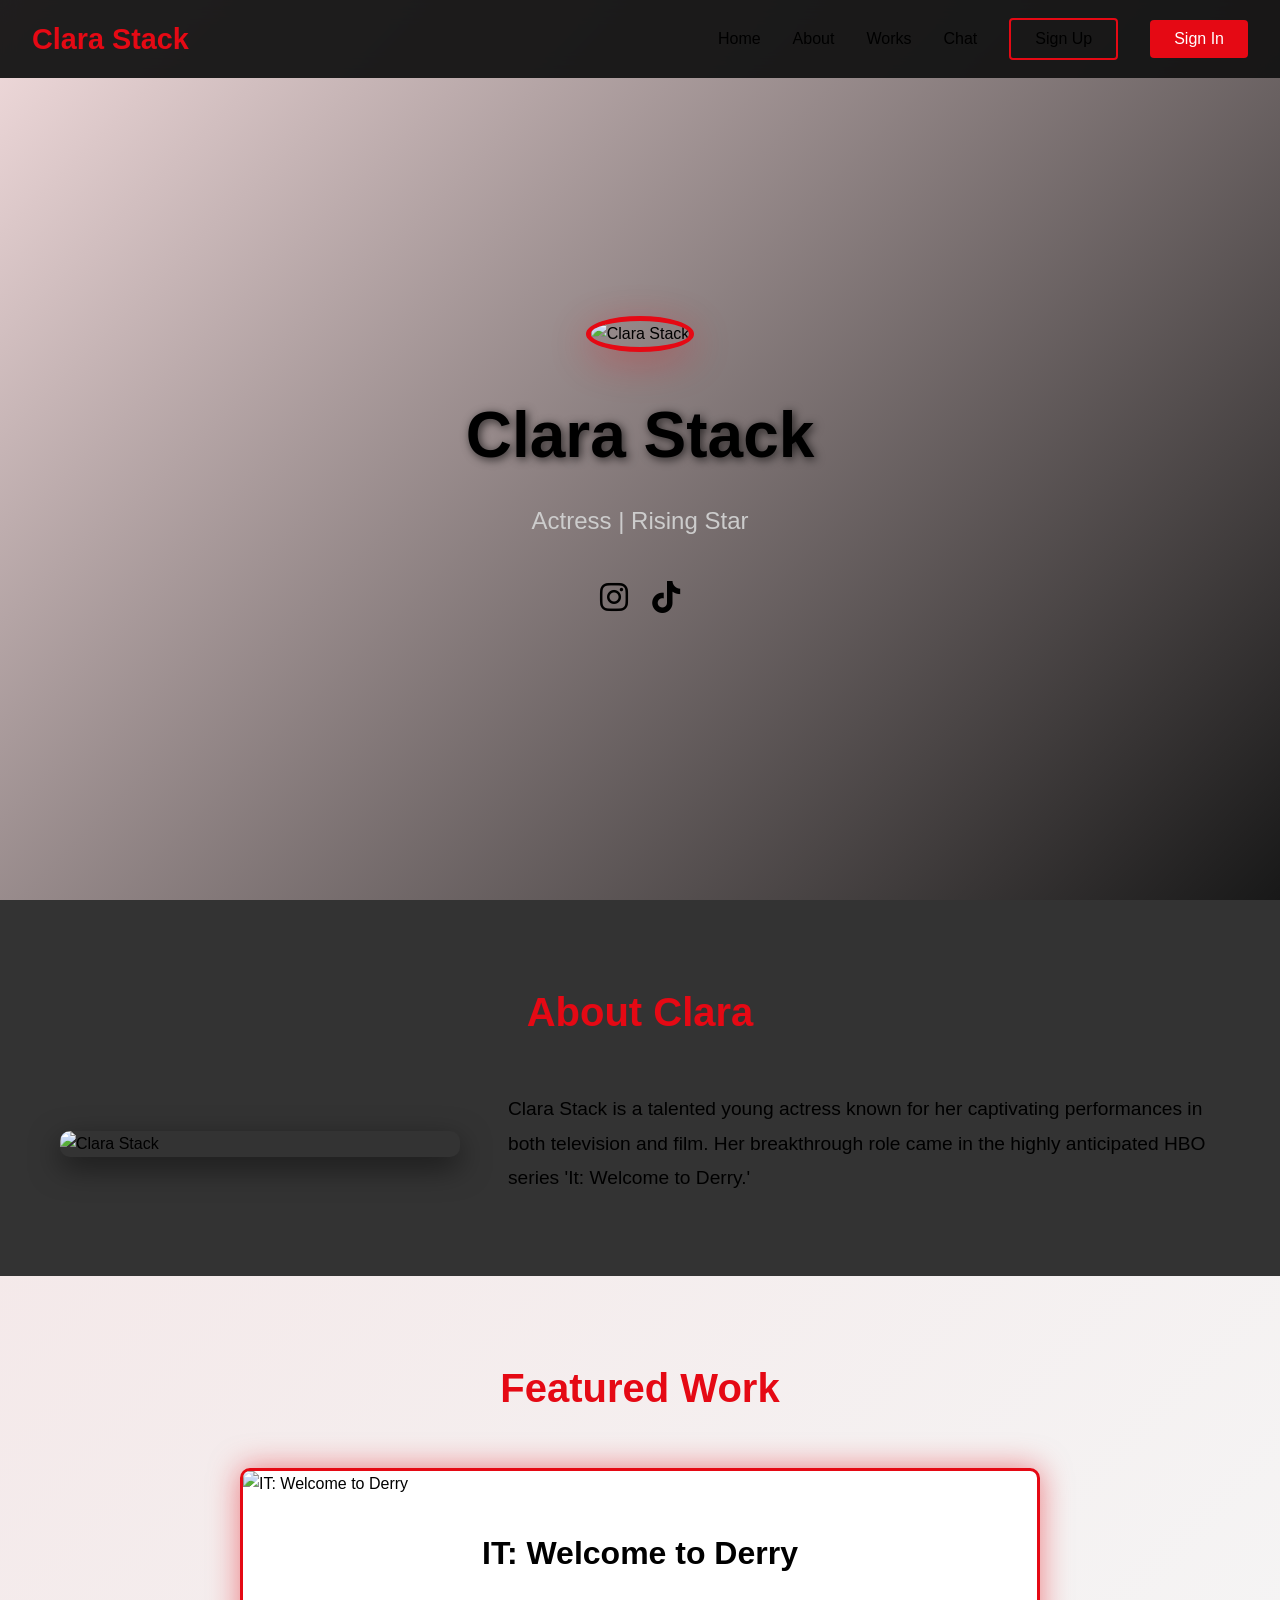
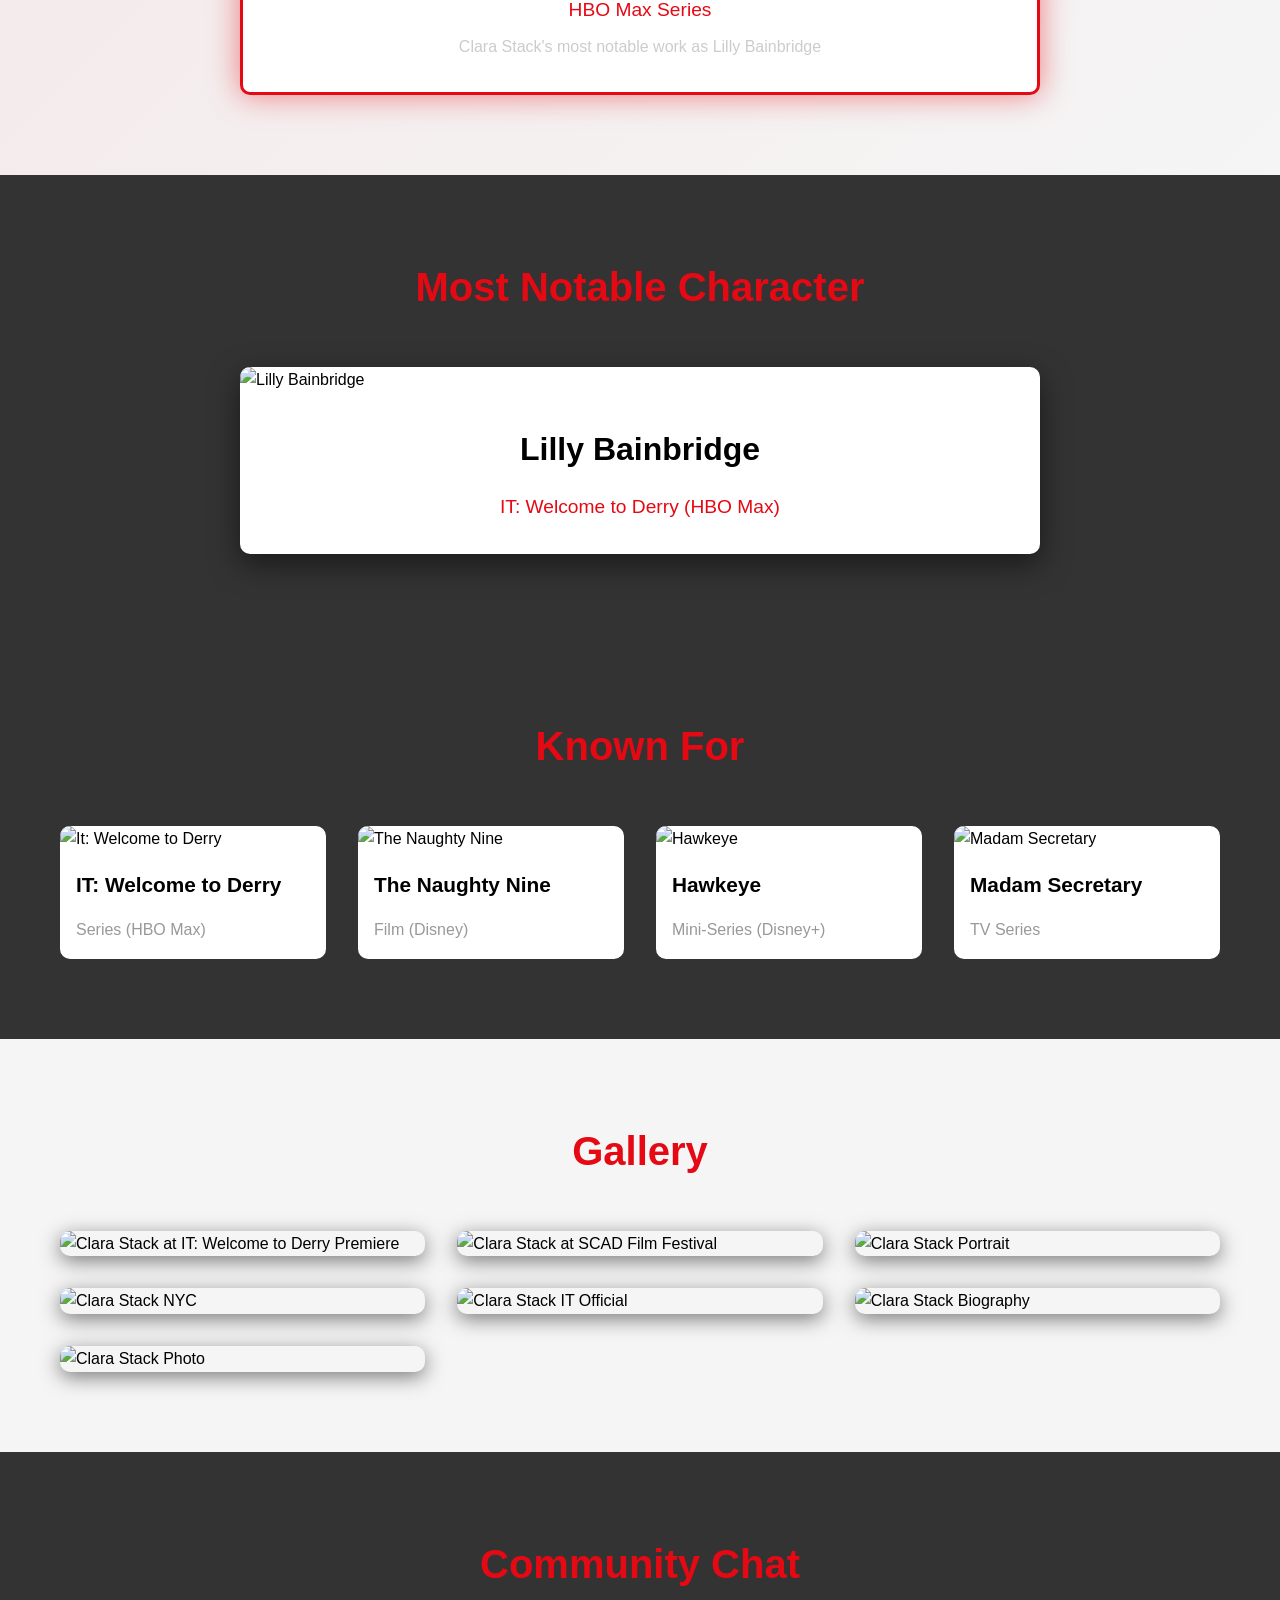
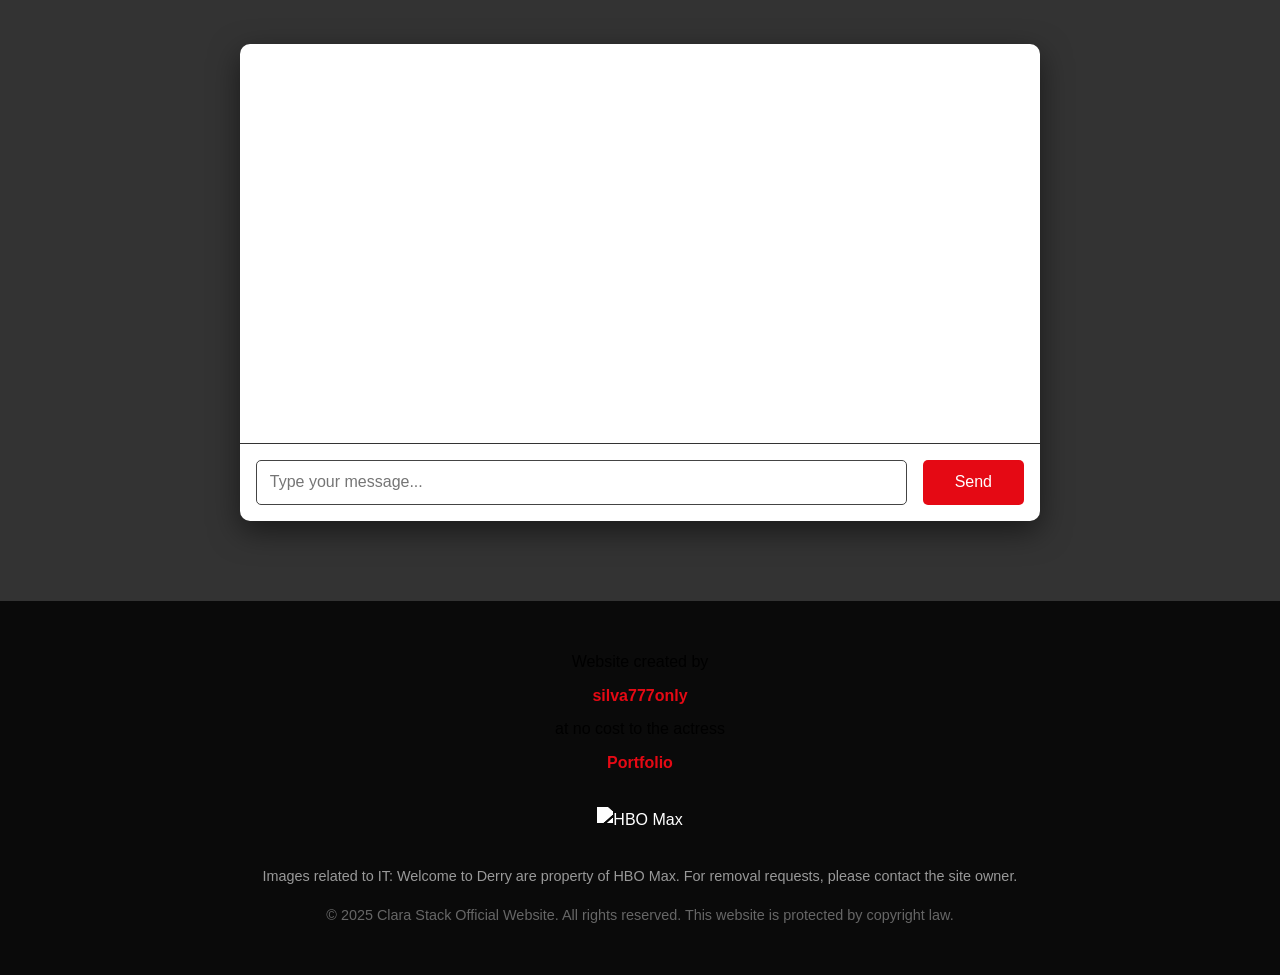
==== commit c1ba413b: "Update index.html" ====
--- a/index.html
+++ b/index.html
@@ -20,6 +20,15 @@
                 <!-- Adding separate Sign-up and Sign-in buttons -->
                 <button class="btn-signup" data-en="Sign Up" data-pt="Registrar">Sign Up</button>
                 <button class="btn-signin" data-en="Sign In" data-pt="Entrar">Sign In</button>
+                <!-- Adding settings button and user profile display in top right -->
+                <div id="userProfileHeader" class="user-profile-header" style="display: none;">
+                    <img id="headerUserAvatar" src="https://via.placeholder.com/40" alt="User Avatar">
+                    <span id="headerUsername"></span>
+                    <span id="headerVerifiedBadge" class="verified-badge-header" style="display: none;">✓</span>
+                    <button id="headerSettingsBtn" class="settings-btn-header" title="Settings">
+                        <i class="fas fa-cog"></i>
+                    </button>
+                </div>
             </div>
             <div class="hamburger">
                 <span></span>
@@ -60,6 +69,22 @@
     <!-- Featured Work -->
     <section class="featured">
         <div class="container">
+            <!-- Making IT: Welcome to Derry the main featured/highlight with redirect confirmation -->
+            <h2 data-en="Featured Work" data-pt="Trabalho em Destaque">Featured Work</h2>
+            <div class="featured-card featured-highlight" onclick="handleITRedirect()">
+                <img src="https://upload.wikimedia.org/wikipedia/commons/thumb/4/4e/It_welcome_to_derry_logo.svg/2560px-It_welcome_to_derry_logo.svg.png" alt="IT: Welcome to Derry">
+                <div class="featured-info">
+                    <h3>IT: Welcome to Derry</h3>
+                    <p class="featured-show">HBO Max Series</p>
+                    <p class="featured-description" data-en="Clara Stack's most notable work as Lilly Bainbridge" data-pt="O trabalho mais notável de Clara Stack como Lilly Bainbridge">Clara Stack's most notable work as Lilly Bainbridge</p>
+                </div>
+            </div>
+        </div>
+    </section>
+
+    <!-- Most Notable Character -->
+    <section class="notable-character">
+        <div class="container">
             <h2 data-en="Most Notable Character" data-pt="Personagem Mais Marcante">Most Notable Character</h2>
             <div class="featured-card">
                 <img src="https://static.tvtropes.org/pmwiki/pub/images/img_4865_8.jpeg" alt="Lilly Bainbridge">
@@ -112,6 +137,8 @@
                 <img src="https://i0.wp.com/instyle.mx/wp-content/uploads/2025/11/clara-stack-nyc-1762016300-3756387443944624518-8019051861-1.jpg?resize=768%2C1024&ssl=1" alt="Clara Stack NYC">
                 <img src="https://i0.wp.com/instyle.mx/wp-content/uploads/2025/10/it-official-1761026321-3748082898495780419-3703675311.jpg?resize=770%2C1024&ssl=1" alt="Clara Stack IT Official">
                 <img src="https://farhanabhatt.com/wp-content/uploads/2025/12/Clara-Stack-Biography-1024x576.webp" alt="Clara Stack Biography">
+                <!-- Adding new gallery photo -->
+                <img src="https://elcomercio.pe/resizer/v2/ZLEZYAYGJBAYNNIRVWBIOMJ6Z4.jpg?auth=585dcbc947baaa48292c190c1cce1d5fb0444fa13e83d411f29e0c5638ee7452&width=1200&height=1371&quality=75&smart=true" alt="Clara Stack Photo">
             </div>
         </div>
     </section>
@@ -237,6 +264,20 @@
         <button id="logoutBtn" data-en="Logout" data-pt="Sair">Logout</button>
     </div>
 
+    <!-- Redirect Confirmation Modal -->
+    <div id="redirectModal" class="modal">
+        <div class="modal-content redirect-modal">
+            <h2 data-en="ATTENTION!" data-pt="ATENÇÃO!">ATTENTION!</h2>
+            <p id="redirectMessage" data-en="You are being redirected to:" data-pt="Você está sendo redirecionado para:">You are being redirected to:</p>
+            <p id="redirectUrl" class="redirect-url"></p>
+            <p data-en="Are you sure you want to proceed?" data-pt="Você tem certeza que deseja prosseguir?">Are you sure you want to proceed?</p>
+            <div class="redirect-buttons">
+                <button id="redirectYes" class="btn-yes" data-en="Yes" data-pt="Sim">Yes</button>
+                <button id="redirectNo" class="btn-no" data-en="No" data-pt="Não">No</button>
+            </div>
+        </div>
+    </div>
+
     <script src="script.js"></script>
 </body>
 </html>
--- a/styles.css
+++ b/styles.css
@@ -81,6 +81,37 @@
   color: var(--primary-color);
 }
 
+/* Styling for separate Sign-up and Sign-in buttons */
+.btn-signup,
+.btn-signin {
+  border: none;
+  padding: 0.6rem 1.5rem;
+  border-radius: 4px;
+  cursor: pointer;
+  font-size: 1rem;
+  transition: all 0.3s;
+}
+
+.btn-signup {
+  background-color: transparent;
+  color: var(--text-color);
+  border: 2px solid var(--primary-color);
+}
+
+.btn-signup:hover {
+  background-color: var(--primary-color);
+  color: white;
+}
+
+.btn-signin {
+  background-color: var(--primary-color);
+  color: white;
+}
+
+.btn-signin:hover {
+  background-color: var(--hover-color);
+}
+
 .btn-login {
   background-color: var(--primary-color);
   color: white;
@@ -205,7 +236,7 @@
 /* Featured Section */
 .featured {
   padding: 80px 20px;
-  background-color: var(--bg-color);
+  background: linear-gradient(135deg, rgba(229, 9, 20, 0.05) 0%, var(--bg-color) 100%);
 }
 
 .featured h2 {
@@ -242,6 +273,24 @@
 .featured-show {
   color: var(--primary-color);
   font-size: 1.2rem;
+}
+
+.featured-highlight {
+  cursor: pointer;
+  border: 3px solid var(--primary-color);
+  box-shadow: 0 0 30px rgba(229, 9, 20, 0.5);
+  transition: all 0.3s;
+}
+
+.featured-highlight:hover {
+  transform: scale(1.02);
+  box-shadow: 0 0 50px rgba(229, 9, 20, 0.8);
+}
+
+.featured-description {
+  font-size: 1rem;
+  color: #ccc;
+  margin-top: 0.5rem;
 }
 
 /* Works Section */
@@ -680,6 +729,124 @@
   background-color: #28a745;
 }
 
+/* Notable Character Section */
+.notable-character {
+  padding: 80px 20px;
+  background-color: var(--secondary-color);
+}
+
+.notable-character h2 {
+  text-align: center;
+  font-size: 2.5rem;
+  margin-bottom: 3rem;
+  color: var(--primary-color);
+}
+
+/* Adding styles for user profile header in top right */
+.user-profile-header {
+  display: flex;
+  align-items: center;
+  gap: 0.5rem;
+  padding: 0.4rem 0.8rem;
+  background-color: rgba(255, 255, 255, 0.1);
+  border-radius: 20px;
+  cursor: pointer;
+}
+
+#headerUserAvatar {
+  width: 40px;
+  height: 40px;
+  border-radius: 50%;
+  object-fit: cover;
+  border: 2px solid var(--primary-color);
+}
+
+#headerUsername {
+  font-weight: 600;
+  color: var(--text-color);
+}
+
+.verified-badge-header {
+  color: var(--primary-color);
+  font-size: 1.2rem;
+  font-weight: bold;
+}
+
+.settings-btn-header {
+  background: none;
+  border: none;
+  color: var(--text-color);
+  font-size: 1.2rem;
+  cursor: pointer;
+  padding: 0.4rem;
+  transition: color 0.3s, transform 0.3s;
+}
+
+.settings-btn-header:hover {
+  color: var(--primary-color);
+  transform: rotate(90deg);
+}
+
+/* Redirect modal styles */
+.redirect-modal {
+  text-align: center;
+  max-width: 600px;
+}
+
+.redirect-modal h2 {
+  color: var(--primary-color);
+  font-size: 2rem;
+  margin-bottom: 1.5rem;
+}
+
+.redirect-url {
+  background-color: rgba(255, 255, 255, 0.05);
+  padding: 1rem;
+  border-radius: 5px;
+  word-break: break-all;
+  margin: 1rem 0;
+  font-family: monospace;
+  color: #4a9eff;
+}
+
+.redirect-buttons {
+  display: flex;
+  gap: 1rem;
+  justify-content: center;
+  margin-top: 2rem;
+}
+
+.btn-yes,
+.btn-no {
+  padding: 0.8rem 2.5rem;
+  border: none;
+  border-radius: 5px;
+  font-size: 1.1rem;
+  cursor: pointer;
+  transition: all 0.3s;
+  font-weight: 600;
+}
+
+.btn-yes {
+  background-color: #28a745;
+  color: white;
+}
+
+.btn-yes:hover {
+  background-color: #218838;
+  transform: scale(1.05);
+}
+
+.btn-no {
+  background-color: #dc3545;
+  color: white;
+}
+
+.btn-no:hover {
+  background-color: #c82333;
+  transform: scale(1.05);
+}
+
 /* Responsive */
 @media (max-width: 768px) {
   .hamburger {
@@ -703,6 +870,11 @@
     right: 0;
   }
 
+  /* Responsive user profile header */
+  .user-profile-header {
+    margin-top: 1rem;
+  }
+
   .hero h1 {
     font-size: 2.5rem;
   }
